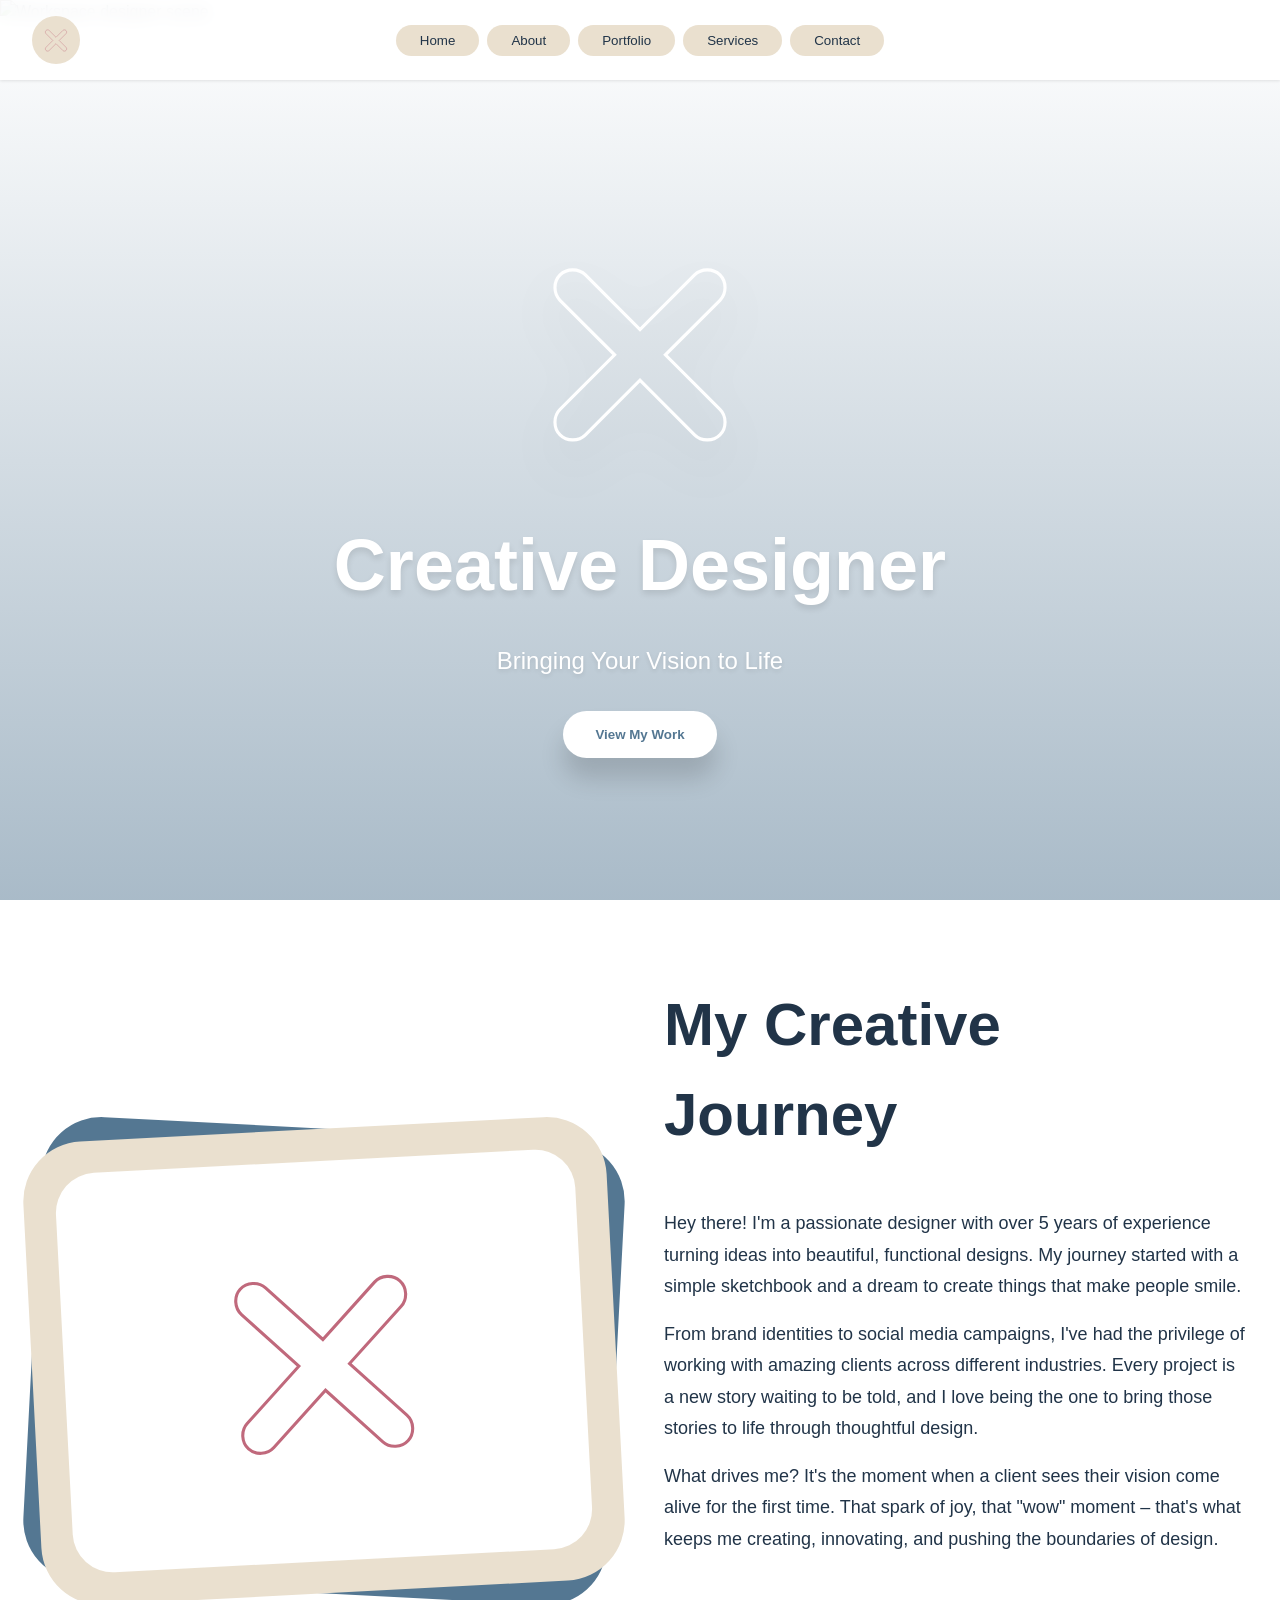
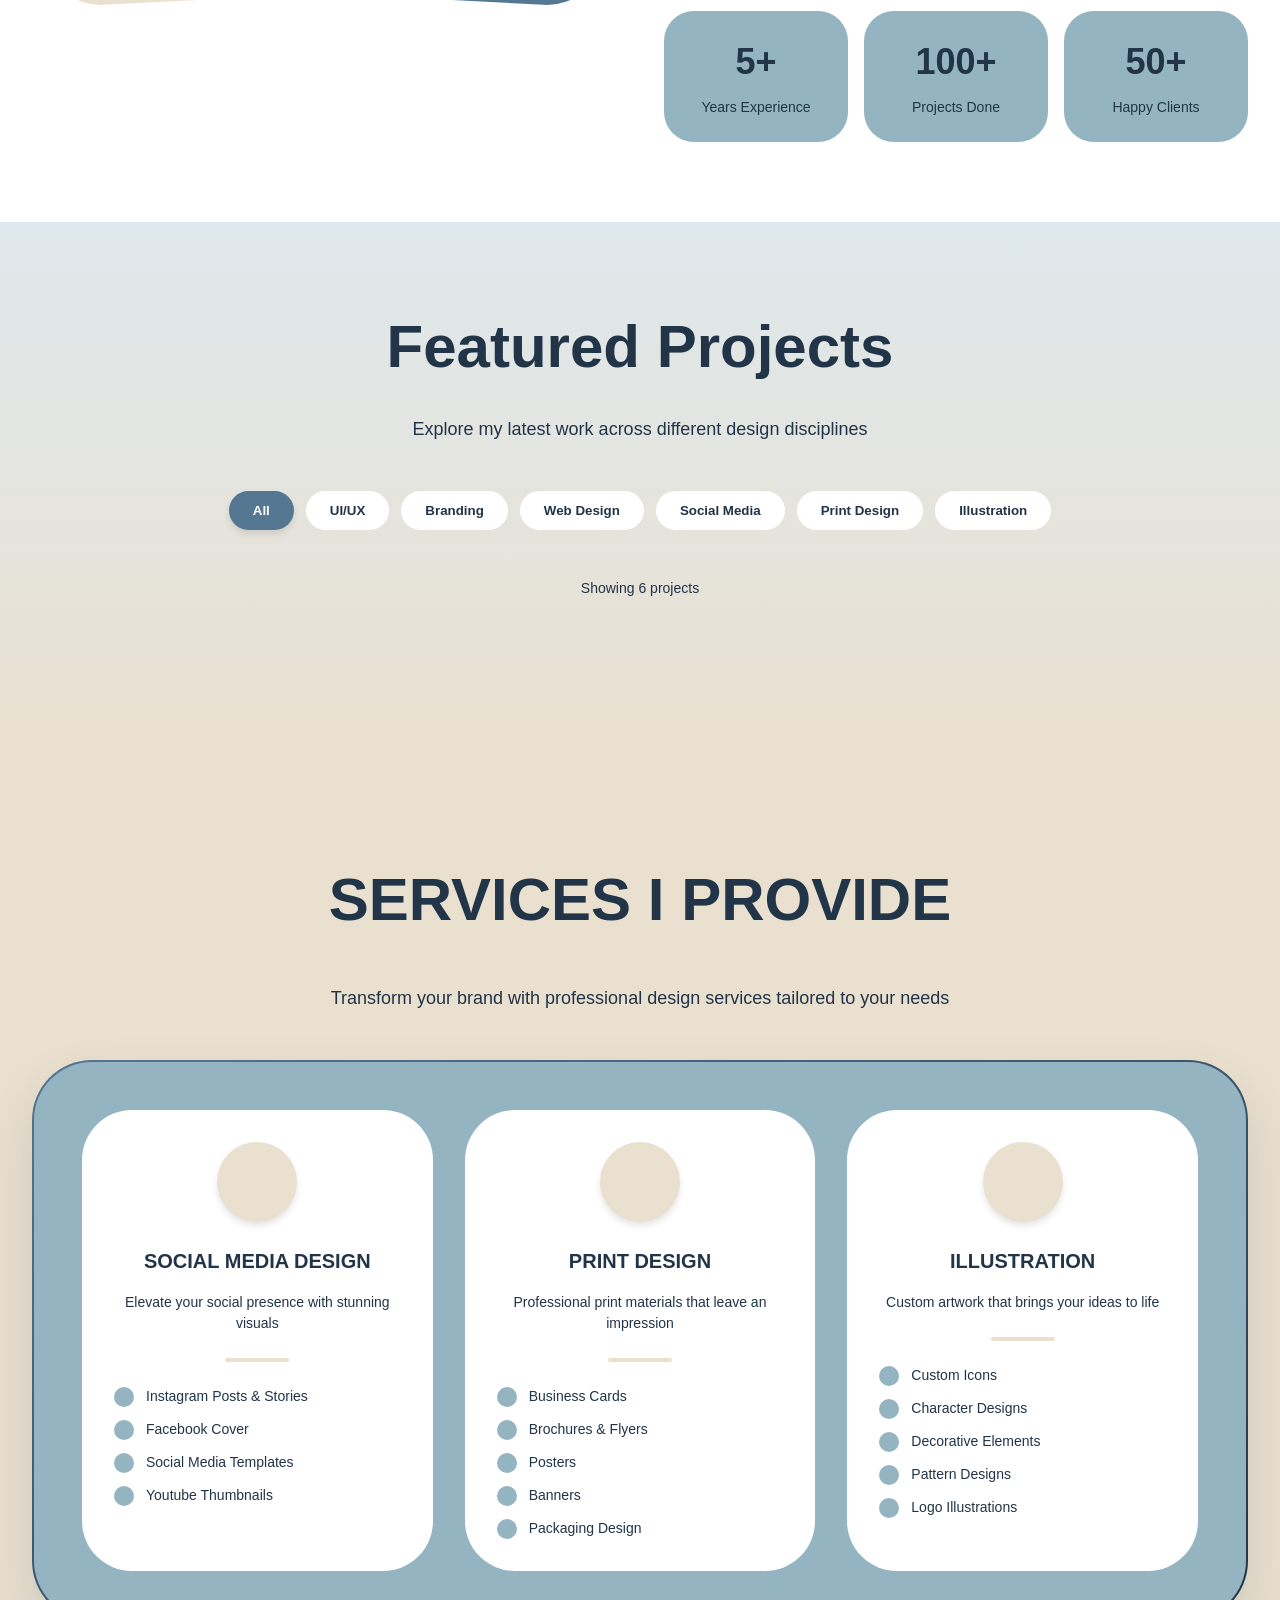
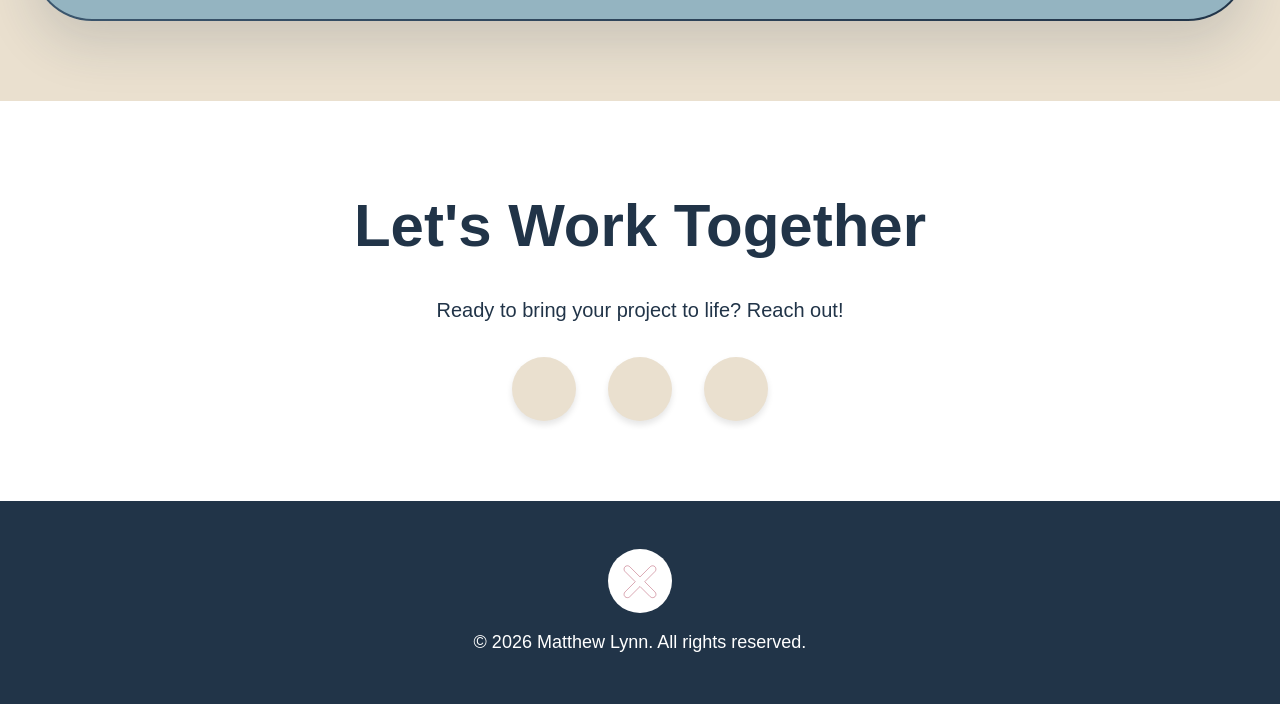
==== index.html @ 1e84382a "Removed 'Learn More' buttons from services section" ====
<!DOCTYPE html>
<html lang="en">
<head>
    <meta charset="UTF-8">
    <meta name="viewport" content="width=device-width, initial-scale=1.0">
    <title>Matthew Lynn</title>
    <link rel="stylesheet" href="style.css">
    <!-- Lucide Icons CDN -->
    <script src="https://unpkg.com/lucide@latest"></script>
</head>
<body>
    <!-- Navigation -->
    <nav class="nav">
        <div class="nav-container">
            <div class="nav-content">
                <!-- Logo -->
                <div class="nav-logo">
                    <div class="logo-circle">
                        <svg class="logo-svg" fill="none" viewBox="0 0 412 404">
                            <path d="M334.680054,336.909821 C323.769989,347.819885 304.709961,347.819885 293.809875,336.909821 L206,249.099945 L118.190125,336.909821 C107.280060,347.819885 88.220032,347.819885 77.319946,336.909821 C66.409882,326.009735 66.409882,306.949707 77.319946,296.039642 L165.129822,208.229767 L77.319946,120.419891 C66.409882,109.509827 66.409882,90.449799 77.319946,79.549713 C88.220032,68.639648 107.280060,68.639648 118.190125,79.549713 L206,167.359589 L293.809875,79.549713 C304.709961,68.639648 323.769989,68.639648 334.680054,79.549713 C345.590118,90.449799 345.590118,109.509827 334.680054,120.419891 L246.870178,208.229767 L334.680054,296.039642 C345.590118,306.949707 345.590118,326.009735 334.680054,336.909821 Z" stroke="#c0697c" stroke-width="5" />
                        </svg>
                    </div>
                </div>

                <!-- Desktop Navigation -->
                <div class="nav-links desktop-nav">
                    <button class="nav-btn" data-section="hero">Home</button>
                    <button class="nav-btn" data-section="about">About</button>
                    <button class="nav-btn" data-section="portfolio">Portfolio</button>
                    <button class="nav-btn" data-section="services">Services</button>
                    <button class="nav-btn" data-section="contact">Contact</button>
                </div>

                <!-- Mobile Menu Button -->
                <button class="mobile-menu-btn" id="mobileMenuBtn">
                    <i data-lucide="menu" class="menu-icon"></i>
                    <i data-lucide="x" class="close-icon hidden"></i>
                </button>
            </div>
        </div>

        <!-- Mobile Menu -->
        <div class="mobile-menu hidden" id="mobileMenu">
            <div class="mobile-menu-content">
                <button class="nav-btn mobile" data-section="hero">Home</button>
                <button class="nav-btn mobile" data-section="about">About</button>
                <button class="nav-btn mobile" data-section="portfolio">Portfolio</button>
                <button class="nav-btn mobile" data-section="services">Services</button>
                <button class="nav-btn mobile" data-section="contact">Contact</button>
            </div>
        </div>
    </nav>

    <!-- Hero Section -->
    <section id="hero" class="hero-section">
        <div class="hero-overlay">
            <img alt="Workspace designer scene" class="hero-bg-image" src="" />
        </div>
        <div class="hero-content">
            <div class="hero-logo-container">
                <div class="hero-logo">
                    <svg class="hero-svg" fill="none" viewBox="0 0 412 404">
                        <path d="M334.680054,336.909821 C323.769989,347.819885 304.709961,347.819885 293.809875,336.909821 L206,249.099945 L118.190125,336.909821 C107.280060,347.819885 88.220032,347.819885 77.319946,336.909821 C66.409882,326.009735 66.409882,306.949707 77.319946,296.039642 L165.129822,208.229767 L77.319946,120.419891 C66.409882,109.509827 66.409882,90.449799 77.319946,79.549713 C88.220032,68.639648 107.280060,68.639648 118.190125,79.549713 L206,167.359589 L293.809875,79.549713 C304.709961,68.639648 323.769989,68.639648 334.680054,79.549713 C345.590118,90.449799 345.590118,109.509827 334.680054,120.419891 L246.870178,208.229767 L334.680054,296.039642 C345.590118,306.949707 345.590118,326.009735 334.680054,336.909821 Z" stroke="white" stroke-width="5" />
                    </svg>
                </div>
            </div>
            <h1 class="hero-title">Creative Designer</h1>
            <p class="hero-subtitle">Bringing Your Vision to Life</p>
            <button class="hero-btn" data-section="portfolio">View My Work</button>
        </div>
    </section>

    <!-- About Section -->
    <section id="about" class="about-section">
        <div class="container">
            <div class="about-grid">
                <!-- Left side - Image/Visual -->
                <div class="about-image-container">
                    <div class="about-bg-shape"></div>
                    <div class="about-card">
                        <div class="about-logo-wrapper">
                            <svg class="about-svg" fill="none" viewBox="0 0 412 404">
                                <path d="M334.680054,336.909821 C323.769989,347.819885 304.709961,347.819885 293.809875,336.909821 L206,249.099945 L118.190125,336.909821 C107.280060,347.819885 88.220032,347.819885 77.319946,336.909821 C66.409882,326.009735 66.409882,306.949707 77.319946,296.039642 L165.129822,208.229767 L77.319946,120.419891 C66.409882,109.509827 66.409882,90.449799 77.319946,79.549713 C88.220032,68.639648 107.280060,68.639648 118.190125,79.549713 L206,167.359589 L293.809875,79.549713 C304.709961,68.639648 323.769989,68.639648 334.680054,79.549713 C345.590118,90.449799 345.590118,109.509827 334.680054,120.419891 L246.870178,208.229767 L334.680054,296.039642 C345.590118,306.949707 345.590118,326.009735 334.680054,336.909821 Z" stroke="#c0697c" stroke-width="5" />
                            </svg>
                        </div>
                    </div>
                </div>

                <!-- Right side - Story -->
                <div class="about-content">
                    <h2 class="section-title">My Creative Journey</h2>
                    
                    <div class="about-text">
                        <p>
                            Hey there! I'm a passionate designer with over 5 years of experience turning ideas into beautiful, 
                            functional designs. My journey started with a simple sketchbook and a dream to create things that 
                            make people smile.
                        </p>
                        
                        <p>
                            From brand identities to social media campaigns, I've had the privilege of working with amazing 
                            clients across different industries. Every project is a new story waiting to be told, and I love 
                            being the one to bring those stories to life through thoughtful design.
                        </p>
                        
                        <p>
                            What drives me? It's the moment when a client sees their vision come alive for the first time. 
                            That spark of joy, that "wow" moment – that's what keeps me creating, innovating, and pushing 
                            the boundaries of design.
                        </p>
                    </div>

                    <!-- Stats -->
                    <div class="stats-grid">
                        <div class="stat-card">
                            <div class="stat-number">5+</div>
                            <div class="stat-label">Years Experience</div>
                        </div>
                        <div class="stat-card">
                            <div class="stat-number">100+</div>
                            <div class="stat-label">Projects Done</div>
                        </div>
                        <div class="stat-card">
                            <div class="stat-number">50+</div>
                            <div class="stat-label">Happy Clients</div>
                        </div>
                    </div>
                </div>
            </div>
        </div>
    </section>

    <!-- Portfolio Section -->
    <section id="portfolio" class="portfolio-section">
        <div class="container">
            <!-- Section Header -->
            <div class="section-header">
                <h2 class="section-title">Featured Projects</h2>
                <p class="section-subtitle">Explore my latest work across different design disciplines</p>
            </div>

            <!-- Category Filters -->
            <div class="category-filters" id="categoryFilters">
                <button class="filter-btn active" data-category="All">All</button>
                <button class="filter-btn" data-category="UI/UX">UI/UX</button>
                <button class="filter-btn" data-category="Branding">Branding</button>
                <button class="filter-btn" data-category="Web Design">Web Design</button>
                <button class="filter-btn" data-category="Social Media">Social Media</button>
                <button class="filter-btn" data-category="Print Design">Print Design</button>
                <button class="filter-btn" data-category="Illustration">Illustration</button>
            </div>

            <!-- Projects Counter -->
            <div class="projects-counter">
                <p id="projectsCount">Showing 6 projects</p>
            </div>

            <!-- Projects Grid -->
            <div class="projects-grid" id="projectsGrid">
                <!-- Projects will be dynamically inserted here -->
            </div>

            <!-- View All CTA (removed) -->
            <div class="cta-container" id="ctaContainer"></div>

            <!-- Empty State -->
            <div class="empty-state hidden" id="emptyState">
                <div class="empty-icon">
                    <i data-lucide="palette"></i>
                </div>
                <h3>No projects found</h3>
                <p>Try selecting a different category</p>
                <button class="empty-btn" data-category="All">View All Projects</button>
            </div>
        </div>
    </section>

    <!-- Services Section -->
    <section id="services" class="services-section">
        <!-- Decorative elements -->
        <div class="sparkle-left">
            <i data-lucide="sparkles"></i>
        </div>
        <div class="sparkle-right">
            <i data-lucide="sparkles"></i>
        </div>
        
        <div class="container">
            <!-- Section Header -->
            <div class="section-header">
                <div class="services-title-wrapper">
                    <i data-lucide="sparkles" class="title-sparkle"></i>
                    <h2 class="section-title">SERVICES I PROVIDE</h2>
                    <i data-lucide="sparkles" class="title-sparkle"></i>
                </div>
                <p class="section-subtitle">Transform your brand with professional design services tailored to your needs</p>
            </div>

            <div class="services-wrapper">
                <div class="services-inner">
                    <div class="services-grid">
                        <!-- Social Media Design -->
                        <div class="service-card">
                            <div class="service-gradient"></div>
                            <div class="service-content">
                                <div class="service-icon-wrapper">
                                    <div class="service-icon">
                                        <i data-lucide="instagram"></i>
                                    </div>
                                </div>
                                <h3 class="service-title">SOCIAL MEDIA DESIGN</h3>
                                <p class="service-description">Elevate your social presence with stunning visuals</p>
                                <div class="service-divider"></div>
                                <ul class="service-list">
                                    <li>
                                        <div class="service-check">
                                            <i data-lucide="check"></i>
                                        </div>
                                        <span>Instagram Posts & Stories</span>
                                    </li>
                                    <li>
                                        <div class="service-check">
                                            <i data-lucide="check"></i>
                                        </div>
                                        <span>Facebook Cover</span>
                                    </li>
                                    <li>
                                        <div class="service-check">
                                            <i data-lucide="check"></i>
                                        </div>
                                        <span>Social Media Templates</span>
                                    </li>
                                    <li>
                                        <div class="service-check">
                                            <i data-lucide="check"></i>
                                        </div>
                                        <span>Youtube Thumbnails</span>
                                    </li>
                                </ul>
                            </div>
                        </div>

                        <!-- Print Design -->
                        <div class="service-card">
                            <div class="service-gradient"></div>
                            <div class="service-content">
                                <div class="service-icon-wrapper">
                                    <div class="service-icon">
                                        <i data-lucide="printer"></i>
                                    </div>
                                </div>
                                <h3 class="service-title">PRINT DESIGN</h3>
                                <p class="service-description">Professional print materials that leave an impression</p>
                                <div class="service-divider"></div>
                                <ul class="service-list">
                                    <li>
                                        <div class="service-check">
                                            <i data-lucide="check"></i>
                                        </div>
                                        <span>Business Cards</span>
                                    </li>
                                    <li>
                                        <div class="service-check">
                                            <i data-lucide="check"></i>
                                        </div>
                                        <span>Brochures & Flyers</span>
                                    </li>
                                    <li>
                                        <div class="service-check">
                                            <i data-lucide="check"></i>
                                        </div>
                                        <span>Posters</span>
                                    </li>
                                    <li>
                                        <div class="service-check">
                                            <i data-lucide="check"></i>
                                        </div>
                                        <span>Banners</span>
                                    </li>
                                    <li>
                                        <div class="service-check">
                                            <i data-lucide="check"></i>
                                        </div>
                                        <span>Packaging Design</span>
                                    </li>
                                </ul>
                            </div>
                        </div>

                        <!-- Illustration -->
                        <div class="service-card">
                            <div class="service-gradient"></div>
                            <div class="service-content">
                                <div class="service-icon-wrapper">
                                    <div class="service-icon">
                                        <i data-lucide="palette"></i>
                                    </div>
                                </div>
                                <h3 class="service-title">ILLUSTRATION</h3>
                                <p class="service-description">Custom artwork that brings your ideas to life</p>
                                <div class="service-divider"></div>
                                <ul class="service-list">
                                    <li>
                                        <div class="service-check">
                                            <i data-lucide="check"></i>
                                        </div>
                                        <span>Custom Icons</span>
                                    </li>
                                    <li>
                                        <div class="service-check">
                                            <i data-lucide="check"></i>
                                        </div>
                                        <span>Character Designs</span>
                                    </li>
                                    <li>
                                        <div class="service-check">
                                            <i data-lucide="check"></i>
                                        </div>
                                        <span>Decorative Elements</span>
                                    </li>
                                    <li>
                                        <div class="service-check">
                                            <i data-lucide="check"></i>
                                        </div>
                                        <span>Pattern Designs</span>
                                    </li>
                                    <li>
                                        <div class="service-check">
                                            <i data-lucide="check"></i>
                                        </div>
                                        <span>Logo Illustrations</span>
                                    </li>
                                </ul>
                            </div>
                        </div>
                    </div>
                </div>
            </div>
        </div>
    </section>

    <!-- Contact Section -->
    <section id="contact" class="contact-section">
        <div class="contact-container">
            <h2 class="section-title">Let's Work Together</h2>
            <p class="contact-subtitle">Ready to bring your project to life? Reach out!</p>
            
            <div class="contact-icons">
                <!-- Instagram -->
                <a href="https://instagram.com/yourusername" target="_blank" rel="noopener noreferrer" class="contact-icon" aria-label="Instagram">
                    <i data-lucide="instagram"></i>
                </a>
                
                <!-- WhatsApp -->
                <a href="https://wa.me/7339628658" target="_blank" rel="noopener noreferrer" class="contact-icon" aria-label="WhatsApp">
                    <i data-lucide="message-circle"></i>
                </a>
                
                <!-- Email -->
                <a href="mailto:matthewlynn0105@gmail.com" class="contact-icon" aria-label="Email">
                    <i data-lucide="mail"></i>
                </a>
            </div>
        </div>
    </section>

    <!-- Footer -->
    <footer class="footer">
        <div class="footer-content">
            <div class="footer-logo">
                <svg class="footer-svg" fill="none" viewBox="0 0 412 404">
                    <path d="M334.680054,336.909821 C323.769989,347.819885 304.709961,347.819885 293.809875,336.909821 L206,249.099945 L118.190125,336.909821 C107.280060,347.819885 88.220032,347.819885 77.319946,336.909821 C66.409882,326.009735 66.409882,306.949707 77.319946,296.039642 L165.129822,208.229767 L77.319946,120.419891 C66.409882,109.509827 66.409882,90.449799 77.319946,79.549713 C88.220032,68.639648 107.280060,68.639648 118.190125,79.549713 L206,167.359589 L293.809875,79.549713 C304.709961,68.639648 323.769989,68.639648 334.680054,79.549713 C345.590118,90.449799 345.590118,109.509827 334.680054,120.419891 L246.870178,208.229767 L334.680054,296.039642 C345.590118,306.949707 345.590118,326.009735 334.680054,336.909821 Z" stroke="#c0697c" stroke-width="5" />
                </svg>
            </div>
            <p>© 2026 Matthew Lynn. All rights reserved.</p>
        </div>
    </footer>

    <script src="script.js"></script>
</body>
</html>
---- style.css ----
/* Reset and Base Styles */
* {
    margin: 0;
    padding: 0;
    box-sizing: border-box;
}

html {
    scroll-behavior: smooth;
    font-size: 16px;
}

body {
    font-family: -apple-system, BlinkMacSystemFont, 'Segoe UI', 'Roboto', 'Oxygen', 'Ubuntu', 'Cantarell', 'Fira Sans', 'Droid Sans', 'Helvetica Neue', sans-serif;
    -webkit-font-smoothing: antialiased;
    -moz-osx-font-smoothing: grayscale;
    background: white;
    color: #213448; /* Dark blue for primary text */
    line-height: 1.5;
}

.container {
    max-width: 1280px;
    margin: 0 auto;
    padding: 0 1rem;
}

.hidden {
    display: none !important;
}

/* Navigation */
.nav {
    position: fixed;
    top: 0;
    left: 0;
    right: 0;
    z-index: 1000;
    background: rgba(255, 255, 255, 0.9);
    backdrop-filter: blur(8px);
    box-shadow: 0 1px 3px rgba(0, 0, 0, 0.1);
}

.nav-container {
    max-width: 1280px;
    margin: 0 auto;
    padding: 0 1.5rem;
}

.nav-content {
    display: flex;
    justify-content: center;
    align-items: center;
    height: 5rem;
    position: relative;
}

.nav-logo {
    position: absolute;
    left: 0;
    display: flex;
    align-items: center;
}

.logo-circle {
    width: 3rem;
    height: 3rem;
    background: #EAE0CF; /* Beige */
    border-radius: 50%;
    display: flex;
    align-items: center;
    justify-content: center;
}

.logo-svg {
    width: 2rem;
    height: 2rem;
    stroke: #547792; /* Medium blue for SVG stroke */
}

.desktop-nav {
    display: none;
    gap: 0.5rem;
}

.nav-btn {
    padding: 0.5rem 1.5rem;
    border-radius: 9999px;
    background: #EAE0CF; /* Beige */
    color: #213448; /* Dark blue */
    border: none;
    cursor: pointer;
    font-weight: 500;
    transition: all 0.3s ease;
}

.nav-btn:hover {
    background: #547792; /* Medium blue */
    color: white;
    transform: scale(1.05);
}

.mobile-menu-btn {
    position: absolute;
    right: 0;
    padding: 0.5rem;
    border: none;
    background: transparent;
    cursor: pointer;
    border-radius: 0.5rem;
    transition: background 0.3s ease;
}

.mobile-menu-btn:hover {
    background: #94B4C1; /* Light blue/gray */
}

.mobile-menu {
    background: white;
    border-top: 1px solid #94B4C1;
}

.mobile-menu-content {
    padding: 1rem;
    display: flex;
    flex-direction: column;
    gap: 0.5rem;
}

.nav-btn.mobile {
    display: block;
    width: 100%;
    text-align: left;
    padding: 0.75rem 1.5rem;
}

/* Hero Section */
.hero-section {
    position: relative;
    min-height: 100vh;
    display: flex;
    align-items: center;
    justify-content: center;
    overflow: hidden;
    padding-top: 5rem;
}

.hero-overlay {
    position: absolute;
    inset: 0;
    background: linear-gradient(to bottom, transparent, rgba(84, 119, 146, 0.5)); /* Medium blue overlay */
}

.hero-bg-image {
    width: 100%;
    height: 100%;
    object-fit: cover;
    opacity: 0.9;
}

.hero-content {
    position: relative;
    z-index: 10;
    text-align: center;
    padding: 0 1.5rem;
}

.hero-logo-container {
    display: inline-block;
    margin-bottom: 2rem;
    animation: bounce 2s infinite;
}

.hero-logo {
    width: 12rem;
    height: 12rem;
}

.hero-svg {
    width: 100%;
    height: 100%;
    filter: drop-shadow(0 25px 25px rgba(0, 0, 0, 0.15));
    stroke: white; /* Keep white for contrast */
}

.hero-title {
    font-size: 2.25rem;
    font-weight: 700;
    color: white;
    text-shadow: 0 4px 6px rgba(0, 0, 0, 0.1);
    margin-bottom: 1.5rem;
}

.hero-subtitle {
    font-size: 1.25rem;
    color: white;
    text-shadow: 0 2px 4px rgba(0, 0, 0, 0.1);
    margin-bottom: 2rem;
}

.hero-btn {
    padding: 1rem 2rem;
    background: white;
    color: #547792; /* Medium blue */
    border: none;
    border-radius: 9999px;
    font-weight: 600;
    cursor: pointer;
    transition: all 0.5s ease;
    box-shadow: 0 20px 25px rgba(0, 0, 0, 0.15);
}

.hero-btn:hover {
    background: #547792; /* Medium blue */
    color: white;
    transform: scale(1.1);
}

/* About Section */
.about-section {
    padding: 5rem 0;
    background: white;
}

.about-grid {
    display: grid;
    grid-template-columns: 1fr;
    gap: 3rem;
    align-items: center;
}

.about-image-container {
    position: relative;
}

.about-bg-shape {
    position: absolute;
    inset: 0;
    background: #547792; /* Medium blue */
    border-radius: 60px;
    transform: rotate(3deg);
    transition: transform 0.5s ease;
}

.about-image-container:hover .about-bg-shape {
    transform: rotate(6deg);
}

.about-card {
    position: relative;
    background: #EAE0CF; /* Beige */
    border-radius: 60px;
    padding: 2rem;
    transform: rotate(-3deg);
    transition: transform 0.5s ease;
}

.about-image-container:hover .about-card {
    transform: rotate(0deg);
}

.about-logo-wrapper {
    background: white;
    border-radius: 40px;
    padding: 2rem;
    display: flex;
    align-items: center;
    justify-content: center;
    min-height: 400px;
}

.about-svg {
    width: 12rem;
    height: 12rem;
    stroke: #547792; /* Medium blue */
}

.about-content {
    display: flex;
    flex-direction: column;
    gap: 1.5rem;
}

.section-title {
    font-size: 2.25rem;
    font-weight: 700;
    color: #213448; /* Dark blue */
    margin-bottom: 1.5rem;
}

.about-text {
    display: flex;
    flex-direction: column;
    gap: 1rem;
}

.about-text p {
    color: #213448; /* Dark blue */
    font-size: 1.125rem;
    line-height: 1.75;
}

.stats-grid {
    display: grid;
    grid-template-columns: repeat(3, 1fr);
    gap: 1rem;
    padding-top: 2rem;
}

.stat-card {
    background: #94B4C1; /* Light blue/gray */
    border-radius: 30px;
    padding: 1.5rem;
    text-align: center;
    transition: transform 0.3s ease;
}

.stat-card:hover {
    transform: scale(1.05);
}

.stat-number {
    font-size: 2.25rem;
    font-weight: 700;
    color: #213448; /* Dark blue */
    margin-bottom: 0.5rem;
}

.stat-label {
    font-size: 0.875rem;
    color: #213448; /* Dark blue */
}

/* Portfolio Section */
.portfolio-section {
    padding: 5rem 0;
    background: linear-gradient(to bottom, rgba(148, 180, 193, 0.3), #EAE0CF); /* Light blue to beige */
}

.section-header {
    text-align: center;
    margin-bottom: 3rem;
}

.section-subtitle {
    font-size: 1.125rem;
    color: #213448; /* Dark blue */
    max-width: 42rem;
    margin: 0 auto 2rem;
}

.category-filters {
    display: flex;
    flex-wrap: wrap;
    justify-content: center;
    gap: 0.75rem;
    margin-bottom: 3rem;
}

.filter-btn {
    padding: 0.75rem 1.5rem;
    border-radius: 9999px;
    font-weight: 600;
    cursor: pointer;
    border: none;
    transition: all 0.3s ease;
    background: white;
    color: #213448; /* Dark blue */
}

.filter-btn:hover {
    background: #94B4C1; /* Light blue/gray */
    transform: scale(1.05);
}

.filter-btn.active {
    background: #547792; /* Medium blue */
    color: white;
    box-shadow: 0 4px 6px rgba(0, 0, 0, 0.1);
}

.projects-counter {
    text-align: center;
    margin-bottom: 2rem;
}

.projects-counter p {
    font-size: 0.875rem;
    color: #213448; /* Dark blue */
}

.projects-grid {
    display: grid;
    grid-template-columns: 1fr;
    gap: 2rem;
    margin-bottom: 4rem;
}

.project-card {
    position: relative;
    background: white;
    border-radius: 35px;
    overflow: hidden;
    transition: all 0.5s ease;
    cursor: pointer;
}

.project-card:hover {
    transform: scale(1.02);
    box-shadow: 0 25px 50px rgba(33, 52, 72, 0.15); /* Dark blue shadow */
}

.project-image-container {
    position: relative;
    overflow: hidden;
    height: 16rem;
}

.project-image {
    width: 100%;
    height: 100%;
    object-fit: cover;
    transition: transform 0.7s ease;
}

.project-card:hover .project-image {
    transform: scale(1.1);
}

.project-overlay {
    position: absolute;
    inset: 0;
    background: linear-gradient(to top, rgba(33, 52, 72, 0.8), rgba(84, 119, 146, 0.4), transparent); /* Dark to medium blue */
    opacity: 0;
    transition: opacity 0.3s ease;
}

.project-card:hover .project-overlay {
    opacity: 1;
}

.project-overlay-content {
    position: absolute;
    bottom: 0;
    left: 0;
    right: 0;
    padding: 1.5rem;
    transform: translateY(1rem);
    transition: transform 0.3s ease;
}

.project-card:hover .project-overlay-content {
    transform: translateY(0);
}

.project-meta {
    display: flex;
    align-items: center;
    justify-content: space-between;
    color: white;
    margin-bottom: 0.5rem;
}

.project-category {
    font-size: 0.875rem;
    font-weight: 600;
    background: #547792; /* Medium blue */
    padding: 0.25rem 0.75rem;
    border-radius: 9999px;
}

.project-stats {
    display: flex;
    gap: 0.75rem;
}

.project-stat {
    display: flex;
    align-items: center;
    gap: 0.25rem;
    font-size: 0.875rem;
}

.project-stat svg {
    width: 1rem;
    height: 1rem;
}

.like-btn {
    position: absolute;
    top: 1rem;
    right: 1rem;
    padding: 0.75rem;
    background: rgba(255, 255, 255, 0.9);
    backdrop-filter: blur(4px);
    border: none;
    border-radius: 9999px;
    cursor: pointer;
    box-shadow: 0 4px 6px rgba(0, 0, 0, 0.1);
    transition: all 0.3s ease;
    opacity: 0;
    z-index: 10;
}

.project-card:hover .like-btn {
    opacity: 1;
}

.like-btn:hover {
    transform: scale(1.1);
}

.like-btn svg {
    width: 1.25rem;
    height: 1.25rem;
}

.like-btn.liked svg {
    fill: #547792; /* Medium blue */
    stroke: #547792;
}

.project-info {
    padding: 1.5rem;
}

.project-header {
    display: flex;
    align-items: flex-start;
    justify-content: space-between;
    margin-bottom: 0.75rem;
}

.project-title {
    font-size: 1.25rem;
    font-weight: 700;
    color: #213448; /* Dark blue */
    transition: color 0.3s ease;
}

.project-card:hover .project-title {
    color: #547792; /* Medium blue */
}

.project-link-icon {
    flex-shrink: 0;
    margin-left: 0.5rem;
    color: #94B4C1; /* Light blue/gray */
    transition: color 0.3s ease;
}

.project-card:hover .project-link-icon {
    color: #547792; /* Medium blue */
}

.project-client {
    font-size: 0.875rem;
    color: #213448; /* Dark blue */
    margin-bottom: 1rem;
}

.project-description {
    max-height: 0;
    overflow: hidden;
    transition: max-height 0.5s ease;
}

.project-description.expanded {
    max-height: 24rem;
    margin-bottom: 1rem;
}

.project-description p {
    color: #213448; /* Dark blue */
    line-height: 1.75;
    margin-bottom: 1rem;
    animation: fadeIn 0.3s ease;
}

.project-tags {
    display: flex;
    flex-wrap: wrap;
    gap: 0.5rem;
}

.project-tag {
    padding: 0.25rem 0.75rem;
    background: #94B4C1; /* Light blue/gray */
    color: #213448; /* Dark blue */
    font-size: 0.75rem;
    border-radius: 9999px;
    font-weight: 500;
}

.project-details-btn {
    width: 100%;
    padding: 0.5rem;
    font-size: 0.875rem;
    font-weight: 600;
    color: #547792; /* Medium blue */
    background: #EAE0CF; /* Beige */
    border: none;
    border-radius: 9999px;
    cursor: pointer;
    transition: all 0.3s ease;
}

.project-details-btn:hover {
    color: white;
    background: #547792; /* Medium blue */
}

.project-corner-decoration {
    position: absolute;
    top: 0;
    left: 0;
    width: 5rem;
    height: 5rem;
    background: linear-gradient(to bottom right, rgba(234, 224, 207, 0.5), transparent); /* Beige */
    border-radius: 35px;
    pointer-events: none;
}

.cta-container {
    text-align: center;
    margin-top: 4rem;
}

.empty-state {
    text-align: center;
    padding: 5rem 0;
}

.empty-icon {
    width: 6rem;
    height: 6rem;
    background: #EAE0CF; /* Beige */
    border-radius: 50%;
    margin: 0 auto 1.5rem;
    display: flex;
    align-items: center;
    justify-content: center;
}

.empty-icon svg {
    width: 3rem;
    height: 3rem;
    color: #547792; /* Medium blue */
}

.empty-state h3 {
    font-size: 1.5rem;
    font-weight: 700;
    color: #213448; /* Dark blue */
    margin-bottom: 0.5rem;
}

.empty-state p {
    color: #213448; /* Dark blue */
    margin-bottom: 1.5rem;
}

.empty-btn {
    padding: 0.75rem 1.5rem;
    background: #547792; /* Medium blue */
    color: white;
    border: none;
    border-radius: 9999px;
    font-weight: 600;
    cursor: pointer;
    transition: background 0.3s ease;
}

.empty-btn:hover {
    background: #213448; /* Dark blue */
}

/* Services Section */
.services-section {
    padding: 5rem 0;
    background: #EAE0CF; /* Beige */
    position: relative;
    overflow: hidden;
}

.sparkle-left,
.sparkle-right {
    position: absolute;
    opacity: 0.2;
}

.sparkle-left {
    top: 2.5rem;
    left: 2.5rem;
}

.sparkle-right {
    bottom: 2.5rem;
    right: 2.5rem;
}

.sparkle-left svg,
.sparkle-right svg {
    width: 5rem;
    height: 5rem;
    color: #547792; /* Medium blue */
}

.services-title-wrapper {
    display: inline-flex;
    align-items: center;
    justify-content: center;
    gap: 0.5rem;
    margin-bottom: 1rem;
}

.title-sparkle {
    animation: pulse 2s infinite;
}

.title-sparkle svg {
    width: 2rem;
    height: 2rem;
    color: #547792; /* Medium blue */
}

.services-wrapper {
    background: linear-gradient(to bottom right, #547792, #213448); /* Medium to dark blue */
    border-radius: 60px;
    padding: 0.125rem;
    box-shadow: 0 25px 50px rgba(33, 52, 72, 0.15); /* Dark blue shadow */
}

.services-inner {
    background: #94B4C1; /* Light blue/gray */
    border-radius: 58px;
    padding: 3rem 2rem;
}

.services-grid {
    display: grid;
    grid-template-columns: 1fr;
    gap: 2rem;
}

.service-card {
    position: relative;
    background: white;
    border-radius: 50px;
    padding: 2rem;
    transition: all 0.5s ease;
    cursor: pointer;
    overflow: hidden;
}

.service-card:hover {
    transform: scale(1.05);
    box-shadow: 0 25px 50px rgba(33, 52, 72, 0.15); /* Dark blue shadow */
}

.service-gradient {
    position: absolute;
    inset: 0;
    background: linear-gradient(to bottom right, rgba(234, 224, 207, 0), rgba(84, 119, 146, 0)); /* Beige to medium blue */
    border-radius: 50px;
    transition: all 0.5s ease;
}

.service-card:hover .service-gradient {
    background: linear-gradient(to bottom right, rgba(234, 224, 207, 0.3), rgba(84, 119, 146, 0.1)); /* Beige to medium blue */
}

.service-content {
    position: relative;
    z-index: 10;
}

.service-icon-wrapper {
    display: flex;
    align-items: center;
    justify-content: center;
    margin-bottom: 1.5rem;
}

.service-icon {
    width: 5rem;
    height: 5rem;
    background: #EAE0CF; /* Beige */
    border-radius: 50%;
    display: flex;
    align-items: center;
    justify-content: center;
    transition: all 0.3s ease;
    box-shadow: 0 4px 6px rgba(0, 0, 0, 0.1);
}

.service-card:hover .service-icon {
    background: #547792; /* Medium blue */
    transform: scale(1.1);
}

.service-icon svg {
    width: 2.25rem;
    height: 2.25rem;
    color: #547792; /* Medium blue */
    transition: color 0.3s ease;
}

.service-card:hover .service-icon svg {
    color: white;
}

.service-title {
    font-size: 1.25rem;
    font-weight: 700;
    text-align: center;
    margin-bottom: 1rem;
    transition: color 0.3s ease;
    color: #213448; /* Dark blue */
}

.service-card:hover .service-title {
    color: #547792; /* Medium blue */
}

.service-description {
    text-align: center;
    color: #213448; /* Dark blue */
    margin-bottom: 1.5rem;
    font-size: 0.875rem;
    line-height: 1.5;
}

.service-divider {
    width: 4rem;
    height: 0.25rem;
    background: #EAE0CF; /* Beige */
    margin: 0 auto 1.5rem;
    border-radius: 9999px;
    transition: all 0.3s ease;
}

.service-card:hover .service-divider {
    width: 6rem;
    background: #547792; /* Medium blue */
}

.service-list {
    list-style: none;
    display: flex;
    flex-direction: column;
    gap: 0.75rem;
}

.service-list li {
    display: flex;
    align-items: center;
    gap: 0.75rem;
    color: #213448; /* Dark blue */
    transition: color 0.3s ease;
    font-size: 0.875rem;
}

.service-list li:hover {
    color: #547792; /* Medium blue */
}

.service-check {
    flex-shrink: 0;
    width: 1.25rem;
    height: 1.25rem;
    background: #94B4C1; /* Light blue/gray */
    border-radius: 50%;
    display: flex;
    align-items: center;
    justify-content: center;
    transition: background 0.3s ease;
}

.service-list li:hover .service-check {
    background: #547792; /* Medium blue */
}

.service-check svg {
    width: 0.875rem;
    height: 0.875rem;
    color: #213448; /* Dark blue */
    transition: color 0.3s ease;
}

.service-list li:hover .service-check svg {
    color: white;
}

.service-cta {
    margin-top: 2rem;
    text-align: center;
}

.service-btn {
    padding: 0.5rem 1.5rem;
    background: #EAE0CF; /* Beige */
    color: #213448; /* Dark blue */
    border: none;
    border-radius: 9999px;
    font-size: 0.875rem;
    font-weight: 600;
    cursor: pointer;
    opacity: 0;
    transform: translateY(0.5rem);
    transition: all 0.3s ease;
}

.service-card:hover .service-btn {
    opacity: 1;
    transform: translateY(0);
}

.service-btn:hover {
    background: #547792; /* Medium blue */
    color: white;
}

/* Contact Section */
.contact-section {
    padding: 5rem 0;
    background: white;
}

.contact-container {
    max-width: 48rem;
    margin: 0 auto;
    padding: 0 1.5rem;
    text-align: center;
}

.contact-subtitle {
    font-size: 1.25rem;
    color: #213448; /* Dark blue */
    margin-bottom: 2rem;
}

.contact-icons {
    display: flex;
    justify-content: center;
    gap: 2rem;
    margin-top: 2rem;
}

.contact-icon {
    display: flex;
    align-items: center;
    justify-content: center;
    width: 4rem;
    height: 4rem;
    background: #EAE0CF; /* Beige */
    border-radius: 50%;
    transition: all 0.5s ease;  /* Changed from 0.3s to 0.5s */
    box-shadow: 0 4px 6px rgba(0, 0, 0, 0.1);
    color: #547792; /* Medium blue */
}

.contact-icon:hover {
    background: #547792; /* Medium blue */
    transform: scale(1.1);
    color: white;
    box-shadow: 0 10px 15px rgba(0, 0, 0, 0.2);
}

.contact-icon svg {
    width: 2rem;
    height: 2rem;
    stroke: currentColor;
    transition: all 0.5s ease;  /* Match the same duration */
}

/* Footer */
.footer {
    background: #213448; /* Dark blue */
    padding: 3rem 0;
}

.footer-content {
    max-width: 1280px;
    margin: 0 auto;
    padding: 0 1.5rem;
    text-align: center;
}

.footer-logo {
    width: 4rem;
    height: 4rem;
    background: white;
    border-radius: 50%;
    margin: 0 auto 1rem;
    display: flex;
    align-items: center;
    justify-content: center;
}

.footer-svg {
    width: 3rem;
    height: 3rem;
    stroke: #547792; /* Medium blue */
}

.footer-content p {
    color: white;
    font-size: 1.125rem;
}

/* Animations */
@keyframes bounce {
    0%, 100% {
        transform: translateY(-5%);
        animation-timing-function: cubic-bezier(0.8, 0, 1, 1);
    }
    50% {
        transform: translateY(0);
        animation-timing-function: cubic-bezier(0, 0, 0.2, 1);
    }
}

@keyframes pulse {
    0%, 100% {
        opacity: 1;
    }
    50% {
        opacity: 0.5;
    }
}

@keyframes fadeIn {
    from {
        opacity: 0;
        transform: translateY(10px);
    }
    to {
        opacity: 1;
        transform: translateY(0);
    }
}

/* Responsive Design */
@media (min-width: 640px) {
    .hero-logo {
        width: 16rem;
        height: 16rem;
    }

    .hero-title {
        font-size: 3rem;
    }

    .hero-subtitle {
        font-size: 1.5rem;
    }

    .section-title {
        font-size: 2.5rem;
    }

    .about-svg {
        width: 16rem;
        height: 16rem;
    }

    .contact-icons {
        flex-direction: row;
    }
}

@media (min-width: 768px) {
    .desktop-nav {
        display: flex;
    }

    .mobile-menu-btn {
        display: none;
    }

    .hero-title {
        font-size: 3.75rem;
    }

    .section-title {
        font-size: 3rem;
    }

    .projects-grid {
        grid-template-columns: repeat(2, 1fr);
    }
}

@media (min-width: 1024px) {
    .container {
        padding: 0 2rem;
    }

    .nav-container {
        padding: 0 2rem;
    }

    .hero-title {
        font-size: 4.5rem;
    }

    .section-title {
        font-size: 3.75rem;
    }

    .about-grid {
        grid-template-columns: repeat(2, 1fr);
    }

    .projects-grid {
        grid-template-columns: repeat(3, 1fr);
    }

    .services-grid {
        grid-template-columns: repeat(3, 1fr);
    }
}

@media (min-width: 1280px) {
    .services-inner {
        padding: 3rem;
    }
}
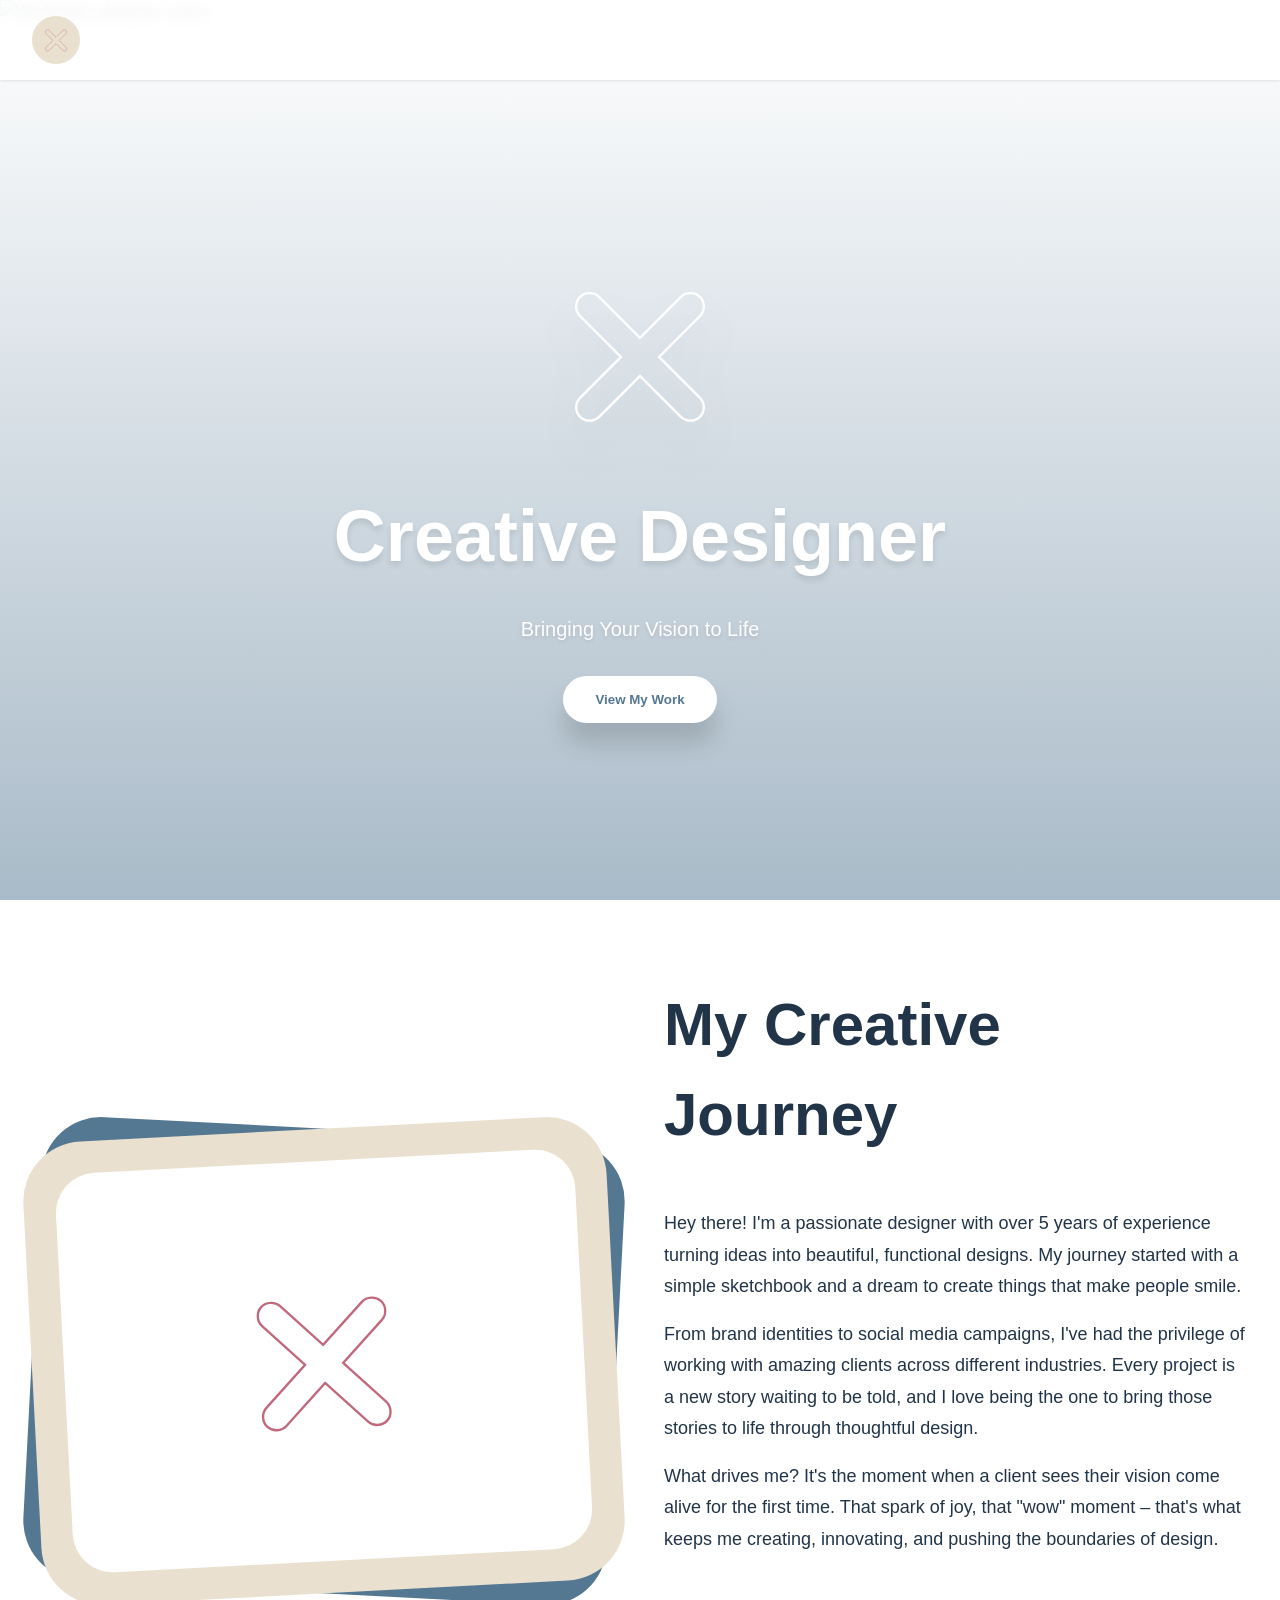
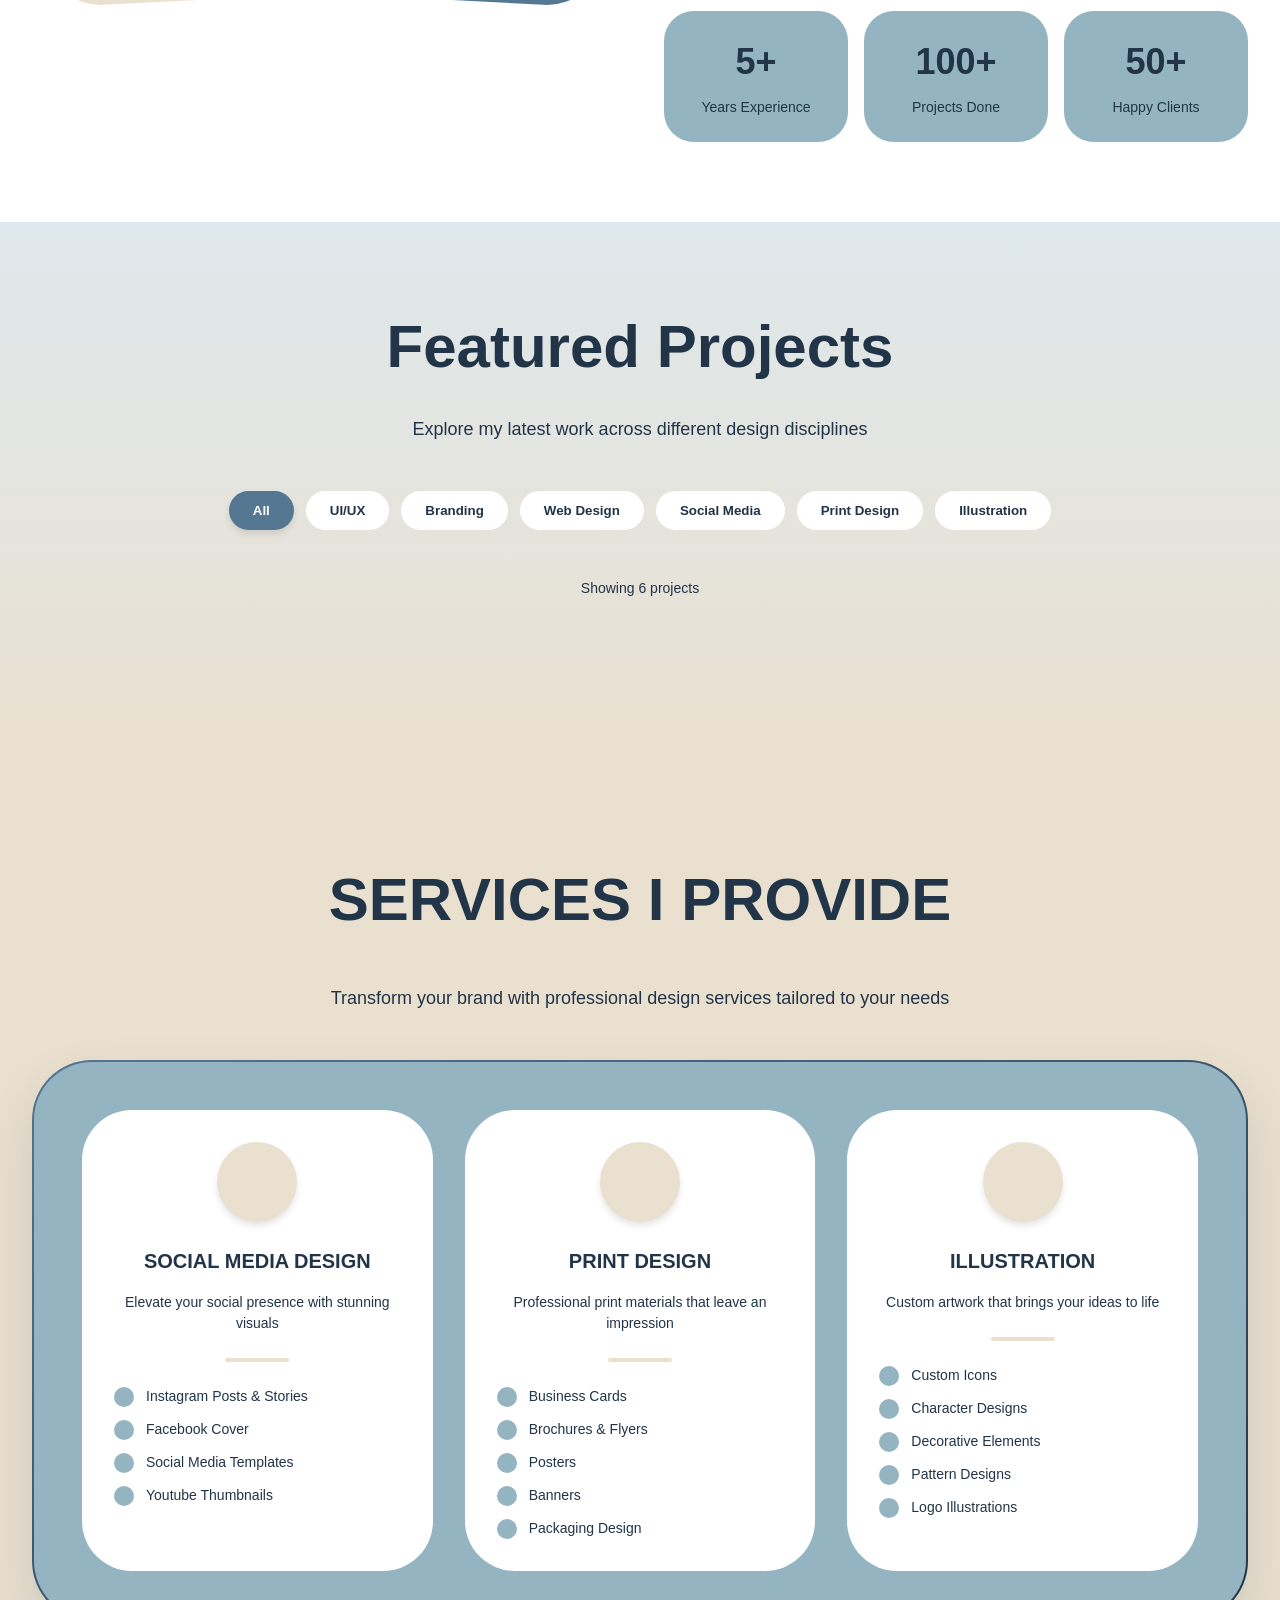
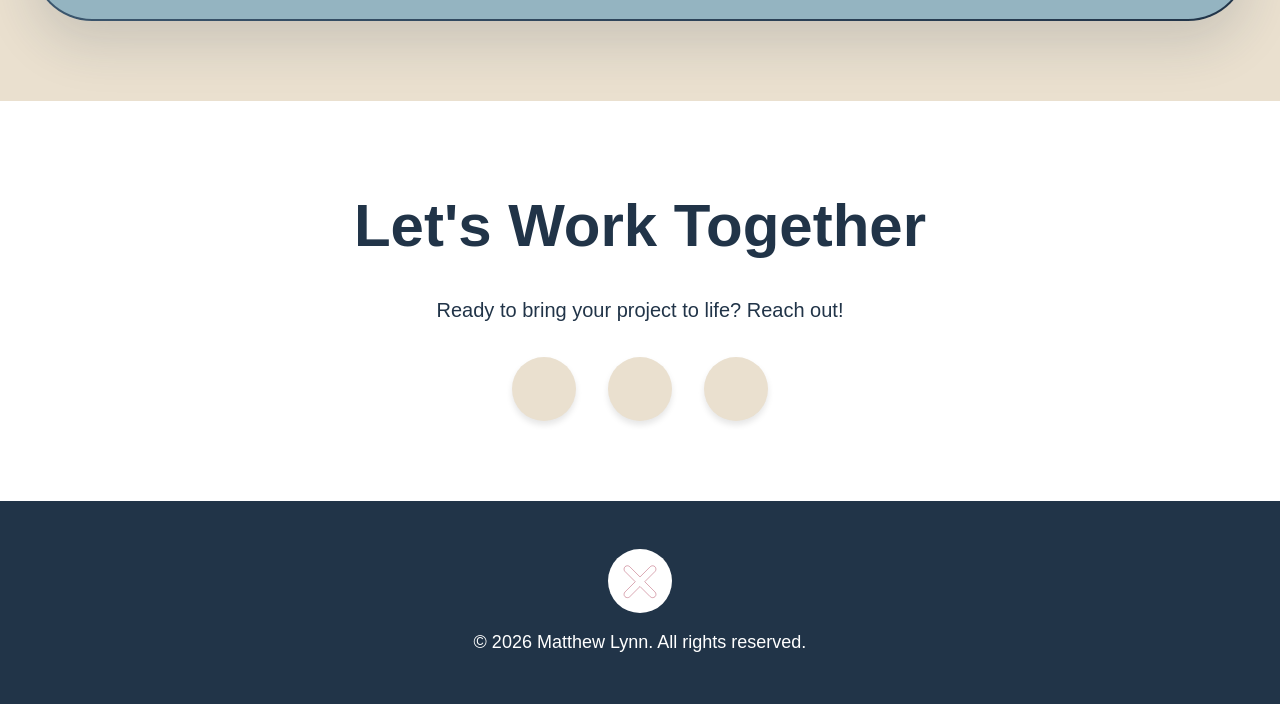
==== commit dff39e89: "Fixed navigation: icons show text below, smooth scroll offset, all animations consistent" ====
--- a/index.html
+++ b/index.html
@@ -22,13 +22,47 @@
                     </div>
                 </div>
 
-                <!-- Desktop Navigation -->
+                <!-- Desktop Navigation with Icons -->
                 <div class="nav-links desktop-nav">
-                    <button class="nav-btn" data-section="hero">Home</button>
-                    <button class="nav-btn" data-section="about">About</button>
-                    <button class="nav-btn" data-section="portfolio">Portfolio</button>
-                    <button class="nav-btn" data-section="services">Services</button>
-                    <button class="nav-btn" data-section="contact">Contact</button>
+                    <!-- Home -->
+                    <div class="nav-icon-item">
+                        <button class="nav-icon-btn" data-section="hero">
+                            <i data-lucide="home"></i>
+                            <span class="nav-icon-text">Home</span>
+                        </button>
+                    </div>
+                    
+                    <!-- About -->
+                    <div class="nav-icon-item">
+                        <button class="nav-icon-btn" data-section="about">
+                            <i data-lucide="user"></i>
+                            <span class="nav-icon-text">About</span>
+                        </button>
+                    </div>
+                    
+                    <!-- Portfolio -->
+                    <div class="nav-icon-item">
+                        <button class="nav-icon-btn" data-section="portfolio">
+                            <i data-lucide="briefcase"></i>
+                            <span class="nav-icon-text">Portfolio</span>
+                        </button>
+                    </div>
+                    
+                    <!-- Services -->
+                    <div class="nav-icon-item">
+                        <button class="nav-icon-btn" data-section="services">
+                            <i data-lucide="sparkles"></i>
+                            <span class="nav-icon-text">Services</span>
+                        </button>
+                    </div>
+                    
+                    <!-- Contact -->
+                    <div class="nav-icon-item">
+                        <button class="nav-icon-btn" data-section="contact">
+                            <i data-lucide="mail"></i>
+                            <span class="nav-icon-text">Contact</span>
+                        </button>
+                    </div>
                 </div>
 
                 <!-- Mobile Menu Button -->
@@ -42,11 +76,27 @@
         <!-- Mobile Menu -->
         <div class="mobile-menu hidden" id="mobileMenu">
             <div class="mobile-menu-content">
-                <button class="nav-btn mobile" data-section="hero">Home</button>
-                <button class="nav-btn mobile" data-section="about">About</button>
-                <button class="nav-btn mobile" data-section="portfolio">Portfolio</button>
-                <button class="nav-btn mobile" data-section="services">Services</button>
-                <button class="nav-btn mobile" data-section="contact">Contact</button>
+                <!-- Mobile menu items with icons -->
+                <button class="nav-btn mobile" data-section="hero">
+                    <i data-lucide="home"></i>
+                    <span>Home</span>
+                </button>
+                <button class="nav-btn mobile" data-section="about">
+                    <i data-lucide="user"></i>
+                    <span>About</span>
+                </button>
+                <button class="nav-btn mobile" data-section="portfolio">
+                    <i data-lucide="briefcase"></i>
+                    <span>Portfolio</span>
+                </button>
+                <button class="nav-btn mobile" data-section="services">
+                    <i data-lucide="sparkles"></i>
+                    <span>Services</span>
+                </button>
+                <button class="nav-btn mobile" data-section="contact">
+                    <i data-lucide="mail"></i>
+                    <span>Contact</span>
+                </button>
             </div>
         </div>
     </nav>
--- a/style.css
+++ b/style.css
@@ -15,7 +15,7 @@
     -webkit-font-smoothing: antialiased;
     -moz-osx-font-smoothing: grayscale;
     background: white;
-    color: #213448; /* Dark blue for primary text */
+    color: #213448;
     line-height: 1.5;
 }
 
@@ -53,6 +53,7 @@
     align-items: center;
     height: 5rem;
     position: relative;
+    gap: 0.5rem;
 }
 
 .nav-logo {
@@ -65,7 +66,7 @@
 .logo-circle {
     width: 3rem;
     height: 3rem;
-    background: #EAE0CF; /* Beige */
+    background: #EAE0CF;
     border-radius: 50%;
     display: flex;
     align-items: center;
@@ -75,31 +76,70 @@
 .logo-svg {
     width: 2rem;
     height: 2rem;
-    stroke: #547792; /* Medium blue for SVG stroke */
-}
-
+    stroke: #547792;
+}
+
+/* Desktop Navigation */
 .desktop-nav {
     display: none;
     gap: 0.5rem;
-}
-
-.nav-btn {
-    padding: 0.5rem 1.5rem;
-    border-radius: 9999px;
-    background: #EAE0CF; /* Beige */
-    color: #213448; /* Dark blue */
+    align-items: center;
+}
+
+/* Icon Navigation */
+.nav-icon-item {
+    position: relative;
+    display: flex;
+    flex-direction: column;
+    align-items: center;
+}
+
+.nav-icon-btn {
+    background: transparent;
     border: none;
     cursor: pointer;
+    padding: 0.5rem;
+    border-radius: 9999px;
+    display: flex;
+    flex-direction: column;
+    align-items: center;
+    justify-content: center;
+    color: #213448;
+    transition: all 0.5s ease;
+    width: 3rem;
+}
+
+.nav-icon-btn:hover {
+    background: #EAE0CF;
+    transform: scale(1.1);
+}
+
+.nav-icon-btn i {
+    width: 1.5rem;
+    height: 1.5rem;
+    stroke: currentColor;
+    transition: all 0.5s ease;
+}
+
+.nav-icon-text {
+    font-size: 0.75rem;
     font-weight: 500;
-    transition: all 0.3s ease;
-}
-
-.nav-btn:hover {
-    background: #547792; /* Medium blue */
-    color: white;
-    transform: scale(1.05);
-}
-
+    opacity: 0;
+    position: absolute;
+    bottom: -0.8rem;  /* Changed from -1.5rem to -0.8rem */
+    left: 50%;
+    transform: translateX(-50%);
+    transition: opacity 0.5s ease;
+    white-space: nowrap;
+    pointer-events: none;
+    color: #213448;
+}
+
+.nav-icon-btn:hover .nav-icon-text {
+    opacity: 1;
+}
+
+/* Mobile Menu Button */
 .mobile-menu-btn {
     position: absolute;
     right: 0;
@@ -108,11 +148,11 @@
     background: transparent;
     cursor: pointer;
     border-radius: 0.5rem;
-    transition: background 0.3s ease;
+    transition: background 0.5s ease;
 }
 
 .mobile-menu-btn:hover {
-    background: #94B4C1; /* Light blue/gray */
+    background: #94B4C1;
 }
 
 .mobile-menu {
@@ -127,11 +167,33 @@
     gap: 0.5rem;
 }
 
+/* Mobile menu items with icons */
 .nav-btn.mobile {
-    display: block;
+    display: flex;
+    align-items: center;
+    gap: 0.75rem;
     width: 100%;
     text-align: left;
     padding: 0.75rem 1.5rem;
+    background: #EAE0CF;
+    color: #213448;
+    border: none;
+    border-radius: 9999px;
+    cursor: pointer;
+    font-weight: 500;
+    transition: all 0.5s ease;
+}
+
+.nav-btn.mobile i {
+    width: 1.25rem;
+    height: 1.25rem;
+    stroke: currentColor;
+}
+
+.nav-btn.mobile:hover {
+    background: #547792;
+    color: white;
+    transform: scale(1.02);
 }
 
 /* Hero Section */
@@ -148,7 +210,7 @@
 .hero-overlay {
     position: absolute;
     inset: 0;
-    background: linear-gradient(to bottom, transparent, rgba(84, 119, 146, 0.5)); /* Medium blue overlay */
+    background: linear-gradient(to bottom, transparent, rgba(84, 119, 146, 0.5));
 }
 
 .hero-bg-image {
@@ -180,7 +242,7 @@
     width: 100%;
     height: 100%;
     filter: drop-shadow(0 25px 25px rgba(0, 0, 0, 0.15));
-    stroke: white; /* Keep white for contrast */
+    stroke: white;
 }
 
 .hero-title {
@@ -201,7 +263,7 @@
 .hero-btn {
     padding: 1rem 2rem;
     background: white;
-    color: #547792; /* Medium blue */
+    color: #547792;
     border: none;
     border-radius: 9999px;
     font-weight: 600;
@@ -211,7 +273,7 @@
 }
 
 .hero-btn:hover {
-    background: #547792; /* Medium blue */
+    background: #547792;
     color: white;
     transform: scale(1.1);
 }
@@ -236,7 +298,7 @@
 .about-bg-shape {
     position: absolute;
     inset: 0;
-    background: #547792; /* Medium blue */
+    background: #547792;
     border-radius: 60px;
     transform: rotate(3deg);
     transition: transform 0.5s ease;
@@ -248,7 +310,7 @@
 
 .about-card {
     position: relative;
-    background: #EAE0CF; /* Beige */
+    background: #EAE0CF;
     border-radius: 60px;
     padding: 2rem;
     transform: rotate(-3deg);
@@ -272,7 +334,7 @@
 .about-svg {
     width: 12rem;
     height: 12rem;
-    stroke: #547792; /* Medium blue */
+    stroke: #547792;
 }
 
 .about-content {
@@ -284,7 +346,7 @@
 .section-title {
     font-size: 2.25rem;
     font-weight: 700;
-    color: #213448; /* Dark blue */
+    color: #213448;
     margin-bottom: 1.5rem;
 }
 
@@ -295,7 +357,7 @@
 }
 
 .about-text p {
-    color: #213448; /* Dark blue */
+    color: #213448;
     font-size: 1.125rem;
     line-height: 1.75;
 }
@@ -308,11 +370,11 @@
 }
 
 .stat-card {
-    background: #94B4C1; /* Light blue/gray */
+    background: #94B4C1;
     border-radius: 30px;
     padding: 1.5rem;
     text-align: center;
-    transition: transform 0.3s ease;
+    transition: transform 0.5s ease;
 }
 
 .stat-card:hover {
@@ -322,19 +384,19 @@
 .stat-number {
     font-size: 2.25rem;
     font-weight: 700;
-    color: #213448; /* Dark blue */
+    color: #213448;
     margin-bottom: 0.5rem;
 }
 
 .stat-label {
     font-size: 0.875rem;
-    color: #213448; /* Dark blue */
+    color: #213448;
 }
 
 /* Portfolio Section */
 .portfolio-section {
     padding: 5rem 0;
-    background: linear-gradient(to bottom, rgba(148, 180, 193, 0.3), #EAE0CF); /* Light blue to beige */
+    background: linear-gradient(to bottom, rgba(148, 180, 193, 0.3), #EAE0CF);
 }
 
 .section-header {
@@ -344,7 +406,7 @@
 
 .section-subtitle {
     font-size: 1.125rem;
-    color: #213448; /* Dark blue */
+    color: #213448;
     max-width: 42rem;
     margin: 0 auto 2rem;
 }
@@ -363,18 +425,18 @@
     font-weight: 600;
     cursor: pointer;
     border: none;
-    transition: all 0.3s ease;
+    transition: all 0.5s ease;
     background: white;
-    color: #213448; /* Dark blue */
+    color: #213448;
 }
 
 .filter-btn:hover {
-    background: #94B4C1; /* Light blue/gray */
+    background: #94B4C1;
     transform: scale(1.05);
 }
 
 .filter-btn.active {
-    background: #547792; /* Medium blue */
+    background: #547792;
     color: white;
     box-shadow: 0 4px 6px rgba(0, 0, 0, 0.1);
 }
@@ -386,7 +448,7 @@
 
 .projects-counter p {
     font-size: 0.875rem;
-    color: #213448; /* Dark blue */
+    color: #213448;
 }
 
 .projects-grid {
@@ -407,7 +469,7 @@
 
 .project-card:hover {
     transform: scale(1.02);
-    box-shadow: 0 25px 50px rgba(33, 52, 72, 0.15); /* Dark blue shadow */
+    box-shadow: 0 25px 50px rgba(33, 52, 72, 0.15);
 }
 
 .project-image-container {
@@ -430,7 +492,7 @@
 .project-overlay {
     position: absolute;
     inset: 0;
-    background: linear-gradient(to top, rgba(33, 52, 72, 0.8), rgba(84, 119, 146, 0.4), transparent); /* Dark to medium blue */
+    background: linear-gradient(to top, rgba(33, 52, 72, 0.8), rgba(84, 119, 146, 0.4), transparent);
     opacity: 0;
     transition: opacity 0.3s ease;
 }
@@ -464,7 +526,7 @@
 .project-category {
     font-size: 0.875rem;
     font-weight: 600;
-    background: #547792; /* Medium blue */
+    background: #547792;
     padding: 0.25rem 0.75rem;
     border-radius: 9999px;
 }
@@ -497,7 +559,7 @@
     border-radius: 9999px;
     cursor: pointer;
     box-shadow: 0 4px 6px rgba(0, 0, 0, 0.1);
-    transition: all 0.3s ease;
+    transition: all 0.5s ease;
     opacity: 0;
     z-index: 10;
 }
@@ -516,7 +578,7 @@
 }
 
 .like-btn.liked svg {
-    fill: #547792; /* Medium blue */
+    fill: #547792;
     stroke: #547792;
 }
 
@@ -534,28 +596,28 @@
 .project-title {
     font-size: 1.25rem;
     font-weight: 700;
-    color: #213448; /* Dark blue */
-    transition: color 0.3s ease;
+    color: #213448;
+    transition: color 0.5s ease;
 }
 
 .project-card:hover .project-title {
-    color: #547792; /* Medium blue */
+    color: #547792;
 }
 
 .project-link-icon {
     flex-shrink: 0;
     margin-left: 0.5rem;
-    color: #94B4C1; /* Light blue/gray */
-    transition: color 0.3s ease;
+    color: #94B4C1;
+    transition: color 0.5s ease;
 }
 
 .project-card:hover .project-link-icon {
-    color: #547792; /* Medium blue */
+    color: #547792;
 }
 
 .project-client {
     font-size: 0.875rem;
-    color: #213448; /* Dark blue */
+    color: #213448;
     margin-bottom: 1rem;
 }
 
@@ -571,7 +633,7 @@
 }
 
 .project-description p {
-    color: #213448; /* Dark blue */
+    color: #213448;
     line-height: 1.75;
     margin-bottom: 1rem;
     animation: fadeIn 0.3s ease;
@@ -585,8 +647,8 @@
 
 .project-tag {
     padding: 0.25rem 0.75rem;
-    background: #94B4C1; /* Light blue/gray */
-    color: #213448; /* Dark blue */
+    background: #94B4C1;
+    color: #213448;
     font-size: 0.75rem;
     border-radius: 9999px;
     font-weight: 500;
@@ -597,17 +659,17 @@
     padding: 0.5rem;
     font-size: 0.875rem;
     font-weight: 600;
-    color: #547792; /* Medium blue */
-    background: #EAE0CF; /* Beige */
+    color: #547792;
+    background: #EAE0CF;
     border: none;
     border-radius: 9999px;
     cursor: pointer;
-    transition: all 0.3s ease;
+    transition: all 0.5s ease;
 }
 
 .project-details-btn:hover {
     color: white;
-    background: #547792; /* Medium blue */
+    background: #547792;
 }
 
 .project-corner-decoration {
@@ -616,7 +678,7 @@
     left: 0;
     width: 5rem;
     height: 5rem;
-    background: linear-gradient(to bottom right, rgba(234, 224, 207, 0.5), transparent); /* Beige */
+    background: linear-gradient(to bottom right, rgba(234, 224, 207, 0.5), transparent);
     border-radius: 35px;
     pointer-events: none;
 }
@@ -634,7 +696,7 @@
 .empty-icon {
     width: 6rem;
     height: 6rem;
-    background: #EAE0CF; /* Beige */
+    background: #EAE0CF;
     border-radius: 50%;
     margin: 0 auto 1.5rem;
     display: flex;
@@ -645,40 +707,40 @@
 .empty-icon svg {
     width: 3rem;
     height: 3rem;
-    color: #547792; /* Medium blue */
+    color: #547792;
 }
 
 .empty-state h3 {
     font-size: 1.5rem;
     font-weight: 700;
-    color: #213448; /* Dark blue */
+    color: #213448;
     margin-bottom: 0.5rem;
 }
 
 .empty-state p {
-    color: #213448; /* Dark blue */
+    color: #213448;
     margin-bottom: 1.5rem;
 }
 
 .empty-btn {
     padding: 0.75rem 1.5rem;
-    background: #547792; /* Medium blue */
+    background: #547792;
     color: white;
     border: none;
     border-radius: 9999px;
     font-weight: 600;
     cursor: pointer;
-    transition: background 0.3s ease;
+    transition: background 0.5s ease;
 }
 
 .empty-btn:hover {
-    background: #213448; /* Dark blue */
+    background: #213448;
 }
 
 /* Services Section */
 .services-section {
     padding: 5rem 0;
-    background: #EAE0CF; /* Beige */
+    background: #EAE0CF;
     position: relative;
     overflow: hidden;
 }
@@ -703,7 +765,7 @@
 .sparkle-right svg {
     width: 5rem;
     height: 5rem;
-    color: #547792; /* Medium blue */
+    color: #547792;
 }
 
 .services-title-wrapper {
@@ -721,18 +783,18 @@
 .title-sparkle svg {
     width: 2rem;
     height: 2rem;
-    color: #547792; /* Medium blue */
+    color: #547792;
 }
 
 .services-wrapper {
-    background: linear-gradient(to bottom right, #547792, #213448); /* Medium to dark blue */
+    background: linear-gradient(to bottom right, #547792, #213448);
     border-radius: 60px;
     padding: 0.125rem;
-    box-shadow: 0 25px 50px rgba(33, 52, 72, 0.15); /* Dark blue shadow */
+    box-shadow: 0 25px 50px rgba(33, 52, 72, 0.15);
 }
 
 .services-inner {
-    background: #94B4C1; /* Light blue/gray */
+    background: #94B4C1;
     border-radius: 58px;
     padding: 3rem 2rem;
 }
@@ -755,19 +817,19 @@
 
 .service-card:hover {
     transform: scale(1.05);
-    box-shadow: 0 25px 50px rgba(33, 52, 72, 0.15); /* Dark blue shadow */
+    box-shadow: 0 25px 50px rgba(33, 52, 72, 0.15);
 }
 
 .service-gradient {
     position: absolute;
     inset: 0;
-    background: linear-gradient(to bottom right, rgba(234, 224, 207, 0), rgba(84, 119, 146, 0)); /* Beige to medium blue */
+    background: linear-gradient(to bottom right, rgba(234, 224, 207, 0), rgba(84, 119, 146, 0));
     border-radius: 50px;
     transition: all 0.5s ease;
 }
 
 .service-card:hover .service-gradient {
-    background: linear-gradient(to bottom right, rgba(234, 224, 207, 0.3), rgba(84, 119, 146, 0.1)); /* Beige to medium blue */
+    background: linear-gradient(to bottom right, rgba(234, 224, 207, 0.3), rgba(84, 119, 146, 0.1));
 }
 
 .service-content {
@@ -785,25 +847,25 @@
 .service-icon {
     width: 5rem;
     height: 5rem;
-    background: #EAE0CF; /* Beige */
+    background: #EAE0CF;
     border-radius: 50%;
     display: flex;
     align-items: center;
     justify-content: center;
-    transition: all 0.3s ease;
+    transition: all 0.5s ease;
     box-shadow: 0 4px 6px rgba(0, 0, 0, 0.1);
 }
 
 .service-card:hover .service-icon {
-    background: #547792; /* Medium blue */
+    background: #547792;
     transform: scale(1.1);
 }
 
 .service-icon svg {
     width: 2.25rem;
     height: 2.25rem;
-    color: #547792; /* Medium blue */
-    transition: color 0.3s ease;
+    color: #547792;
+    transition: color 0.5s ease;
 }
 
 .service-card:hover .service-icon svg {
@@ -815,17 +877,17 @@
     font-weight: 700;
     text-align: center;
     margin-bottom: 1rem;
-    transition: color 0.3s ease;
-    color: #213448; /* Dark blue */
+    transition: color 0.5s ease;
+    color: #213448;
 }
 
 .service-card:hover .service-title {
-    color: #547792; /* Medium blue */
+    color: #547792;
 }
 
 .service-description {
     text-align: center;
-    color: #213448; /* Dark blue */
+    color: #213448;
     margin-bottom: 1.5rem;
     font-size: 0.875rem;
     line-height: 1.5;
@@ -834,15 +896,15 @@
 .service-divider {
     width: 4rem;
     height: 0.25rem;
-    background: #EAE0CF; /* Beige */
+    background: #EAE0CF;
     margin: 0 auto 1.5rem;
     border-radius: 9999px;
-    transition: all 0.3s ease;
+    transition: all 0.5s ease;
 }
 
 .service-card:hover .service-divider {
     width: 6rem;
-    background: #547792; /* Medium blue */
+    background: #547792;
 }
 
 .service-list {
@@ -856,68 +918,39 @@
     display: flex;
     align-items: center;
     gap: 0.75rem;
-    color: #213448; /* Dark blue */
-    transition: color 0.3s ease;
+    color: #213448;
+    transition: color 0.5s ease;
     font-size: 0.875rem;
 }
 
 .service-list li:hover {
-    color: #547792; /* Medium blue */
+    color: #547792;
 }
 
 .service-check {
     flex-shrink: 0;
     width: 1.25rem;
     height: 1.25rem;
-    background: #94B4C1; /* Light blue/gray */
+    background: #94B4C1;
     border-radius: 50%;
     display: flex;
     align-items: center;
     justify-content: center;
-    transition: background 0.3s ease;
+    transition: background 0.5s ease;
 }
 
 .service-list li:hover .service-check {
-    background: #547792; /* Medium blue */
+    background: #547792;
 }
 
 .service-check svg {
     width: 0.875rem;
     height: 0.875rem;
-    color: #213448; /* Dark blue */
-    transition: color 0.3s ease;
+    color: #213448;
+    transition: color 0.5s ease;
 }
 
 .service-list li:hover .service-check svg {
-    color: white;
-}
-
-.service-cta {
-    margin-top: 2rem;
-    text-align: center;
-}
-
-.service-btn {
-    padding: 0.5rem 1.5rem;
-    background: #EAE0CF; /* Beige */
-    color: #213448; /* Dark blue */
-    border: none;
-    border-radius: 9999px;
-    font-size: 0.875rem;
-    font-weight: 600;
-    cursor: pointer;
-    opacity: 0;
-    transform: translateY(0.5rem);
-    transition: all 0.3s ease;
-}
-
-.service-card:hover .service-btn {
-    opacity: 1;
-    transform: translateY(0);
-}
-
-.service-btn:hover {
-    background: #547792; /* Medium blue */
     color: white;
 }
 
@@ -936,7 +969,7 @@
 
 .contact-subtitle {
     font-size: 1.25rem;
-    color: #213448; /* Dark blue */
+    color: #213448;
     margin-bottom: 2rem;
 }
 
@@ -945,6 +978,7 @@
     justify-content: center;
     gap: 2rem;
     margin-top: 2rem;
+    flex-wrap: wrap;
 }
 
 .contact-icon {
@@ -953,15 +987,15 @@
     justify-content: center;
     width: 4rem;
     height: 4rem;
-    background: #EAE0CF; /* Beige */
+    background: #EAE0CF;
     border-radius: 50%;
-    transition: all 0.5s ease;  /* Changed from 0.3s to 0.5s */
+    transition: all 0.5s ease;
     box-shadow: 0 4px 6px rgba(0, 0, 0, 0.1);
-    color: #547792; /* Medium blue */
+    color: #547792;
 }
 
 .contact-icon:hover {
-    background: #547792; /* Medium blue */
+    background: #547792;
     transform: scale(1.1);
     color: white;
     box-shadow: 0 10px 15px rgba(0, 0, 0, 0.2);
@@ -971,12 +1005,12 @@
     width: 2rem;
     height: 2rem;
     stroke: currentColor;
-    transition: all 0.5s ease;  /* Match the same duration */
+    transition: all 0.5s ease;
 }
 
 /* Footer */
 .footer {
-    background: #213448; /* Dark blue */
+    background: #213448;
     padding: 3rem 0;
 }
 
@@ -1001,7 +1035,7 @@
 .footer-svg {
     width: 3rem;
     height: 3rem;
-    stroke: #547792; /* Medium blue */
+    stroke: #547792;
 }
 
 .footer-content p {
@@ -1042,10 +1076,150 @@
 }
 
 /* Responsive Design */
-@media (min-width: 640px) {
+@media (max-width: 480px) {
+    .container {
+        padding: 0 1rem;
+    }
+
     .hero-logo {
-        width: 16rem;
-        height: 16rem;
+        width: 8rem;
+        height: 8rem;
+    }
+
+    .hero-title {
+        font-size: 2rem;
+    }
+
+    .hero-subtitle {
+        font-size: 1rem;
+    }
+
+    .hero-btn {
+        padding: 0.75rem 1.5rem;
+        font-size: 0.9rem;
+    }
+
+    .section-title {
+        font-size: 1.8rem;
+    }
+
+    .about-text p {
+        font-size: 1rem;
+    }
+
+    .stats-grid {
+        gap: 0.5rem;
+    }
+
+    .stat-card {
+        padding: 1rem;
+    }
+
+    .stat-number {
+        font-size: 1.8rem;
+    }
+
+    .stat-label {
+        font-size: 0.75rem;
+    }
+
+    .category-filters {
+        gap: 0.5rem;
+    }
+
+    .filter-btn {
+        padding: 0.5rem 1rem;
+        font-size: 0.8rem;
+    }
+
+    .projects-grid {
+        gap: 1rem;
+    }
+
+    .project-image-container {
+        height: 12rem;
+    }
+
+    .project-title {
+        font-size: 1.1rem;
+    }
+
+    .services-inner {
+        padding: 2rem 1rem;
+    }
+
+    .service-card {
+        padding: 1.5rem;
+    }
+
+    .service-title {
+        font-size: 1.1rem;
+    }
+
+    .service-list li {
+        font-size: 0.8rem;
+    }
+
+    .contact-icons {
+        gap: 1rem;
+    }
+
+    .contact-icon {
+        width: 3.5rem;
+        height: 3.5rem;
+    }
+
+    .contact-icon svg {
+        width: 1.75rem;
+        height: 1.75rem;
+    }
+
+    .footer-logo {
+        width: 3rem;
+        height: 3rem;
+    }
+
+    .footer-svg {
+        width: 2.25rem;
+        height: 2.25rem;
+    }
+
+    .footer-content p {
+        font-size: 0.9rem;
+    }
+}
+
+@media (min-width: 481px) and (max-width: 639px) {
+    .hero-logo {
+        width: 10rem;
+        height: 10rem;
+    }
+
+    .hero-title {
+        font-size: 2.5rem;
+    }
+
+    .section-title {
+        font-size: 2rem;
+    }
+
+    .projects-grid {
+        grid-template-columns: 1fr;
+    }
+
+    .services-grid {
+        grid-template-columns: 1fr;
+    }
+
+    .contact-icons {
+        gap: 1.5rem;
+    }
+}
+
+@media (min-width: 640px) and (max-width: 767px) {
+    .hero-logo {
+        width: 14rem;
+        height: 14rem;
     }
 
     .hero-title {
@@ -1053,20 +1227,24 @@
     }
 
     .hero-subtitle {
-        font-size: 1.5rem;
+        font-size: 1.25rem;
     }
 
     .section-title {
-        font-size: 2.5rem;
+        font-size: 2.25rem;
     }
 
     .about-svg {
-        width: 16rem;
-        height: 16rem;
-    }
-
-    .contact-icons {
-        flex-direction: row;
+        width: 14rem;
+        height: 14rem;
+    }
+
+    .projects-grid {
+        grid-template-columns: repeat(2, 1fr);
+    }
+
+    .services-grid {
+        grid-template-columns: repeat(2, 1fr);
     }
 }
 
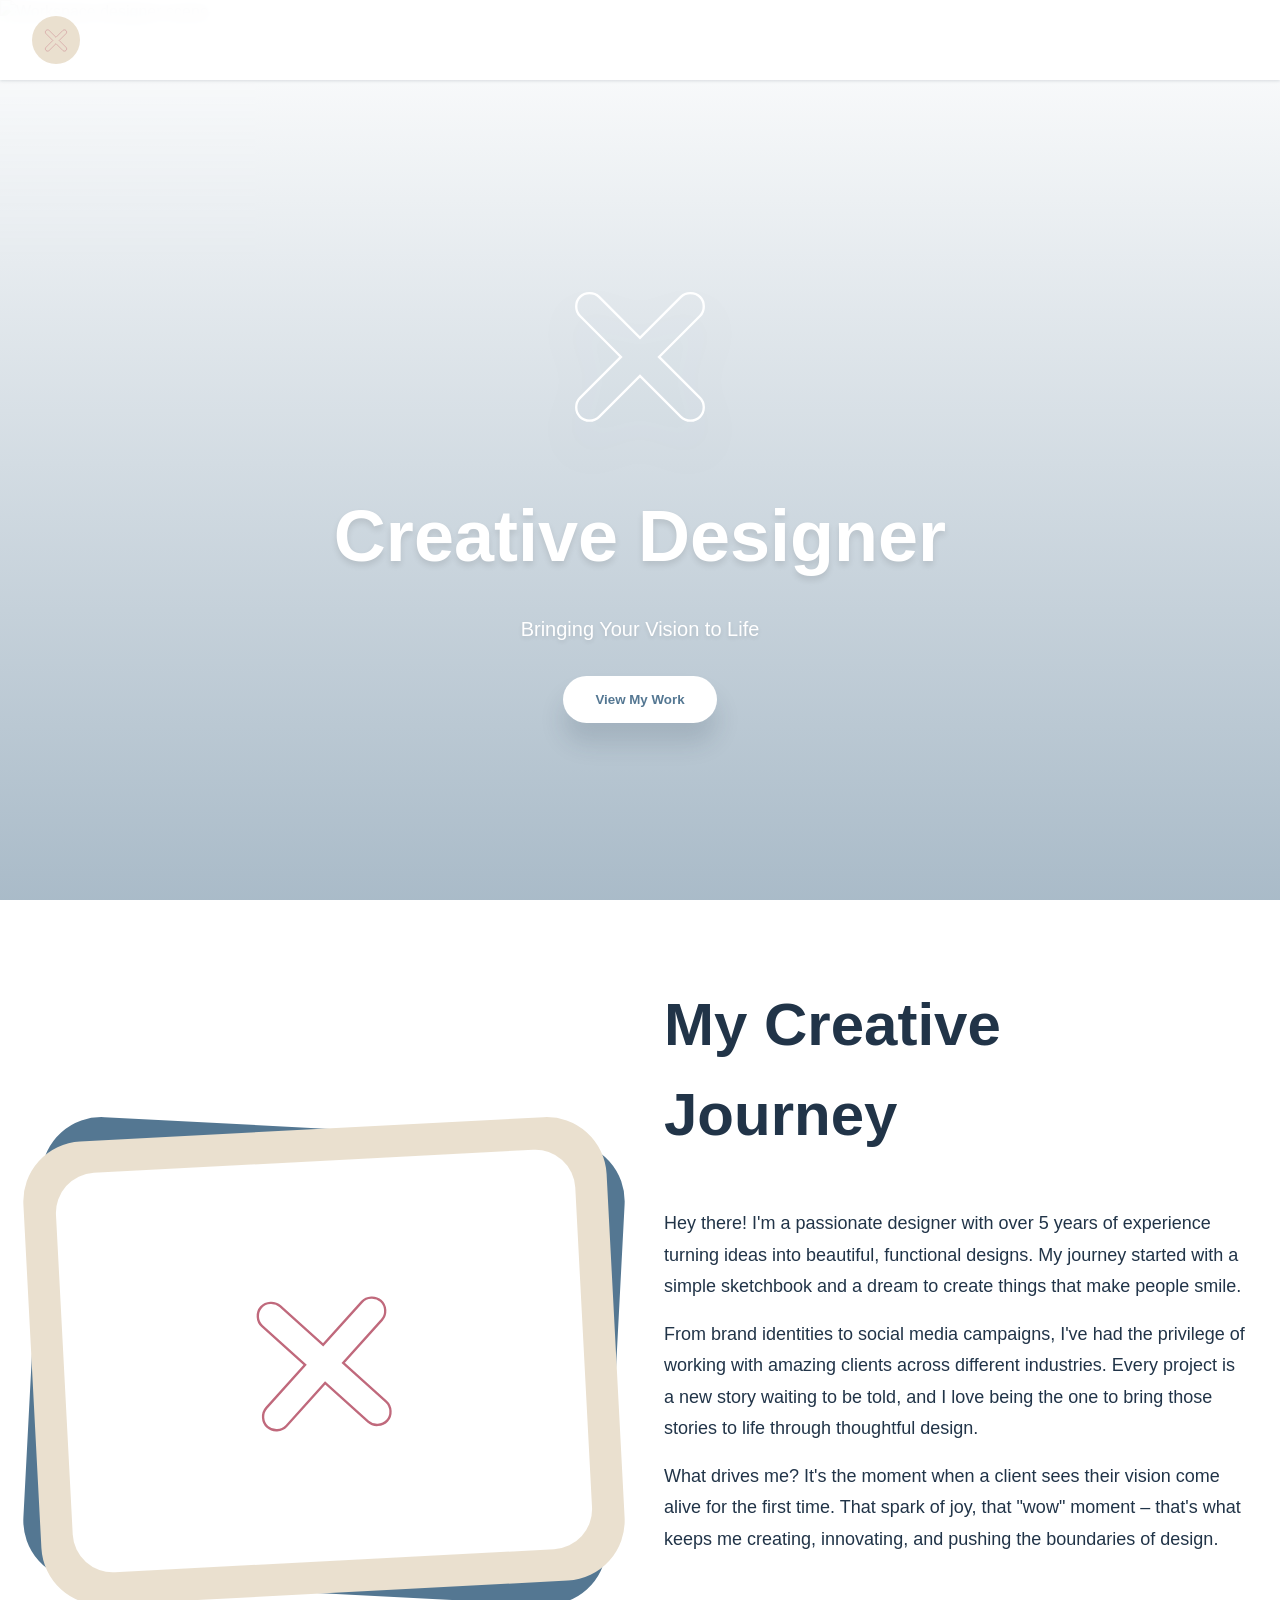
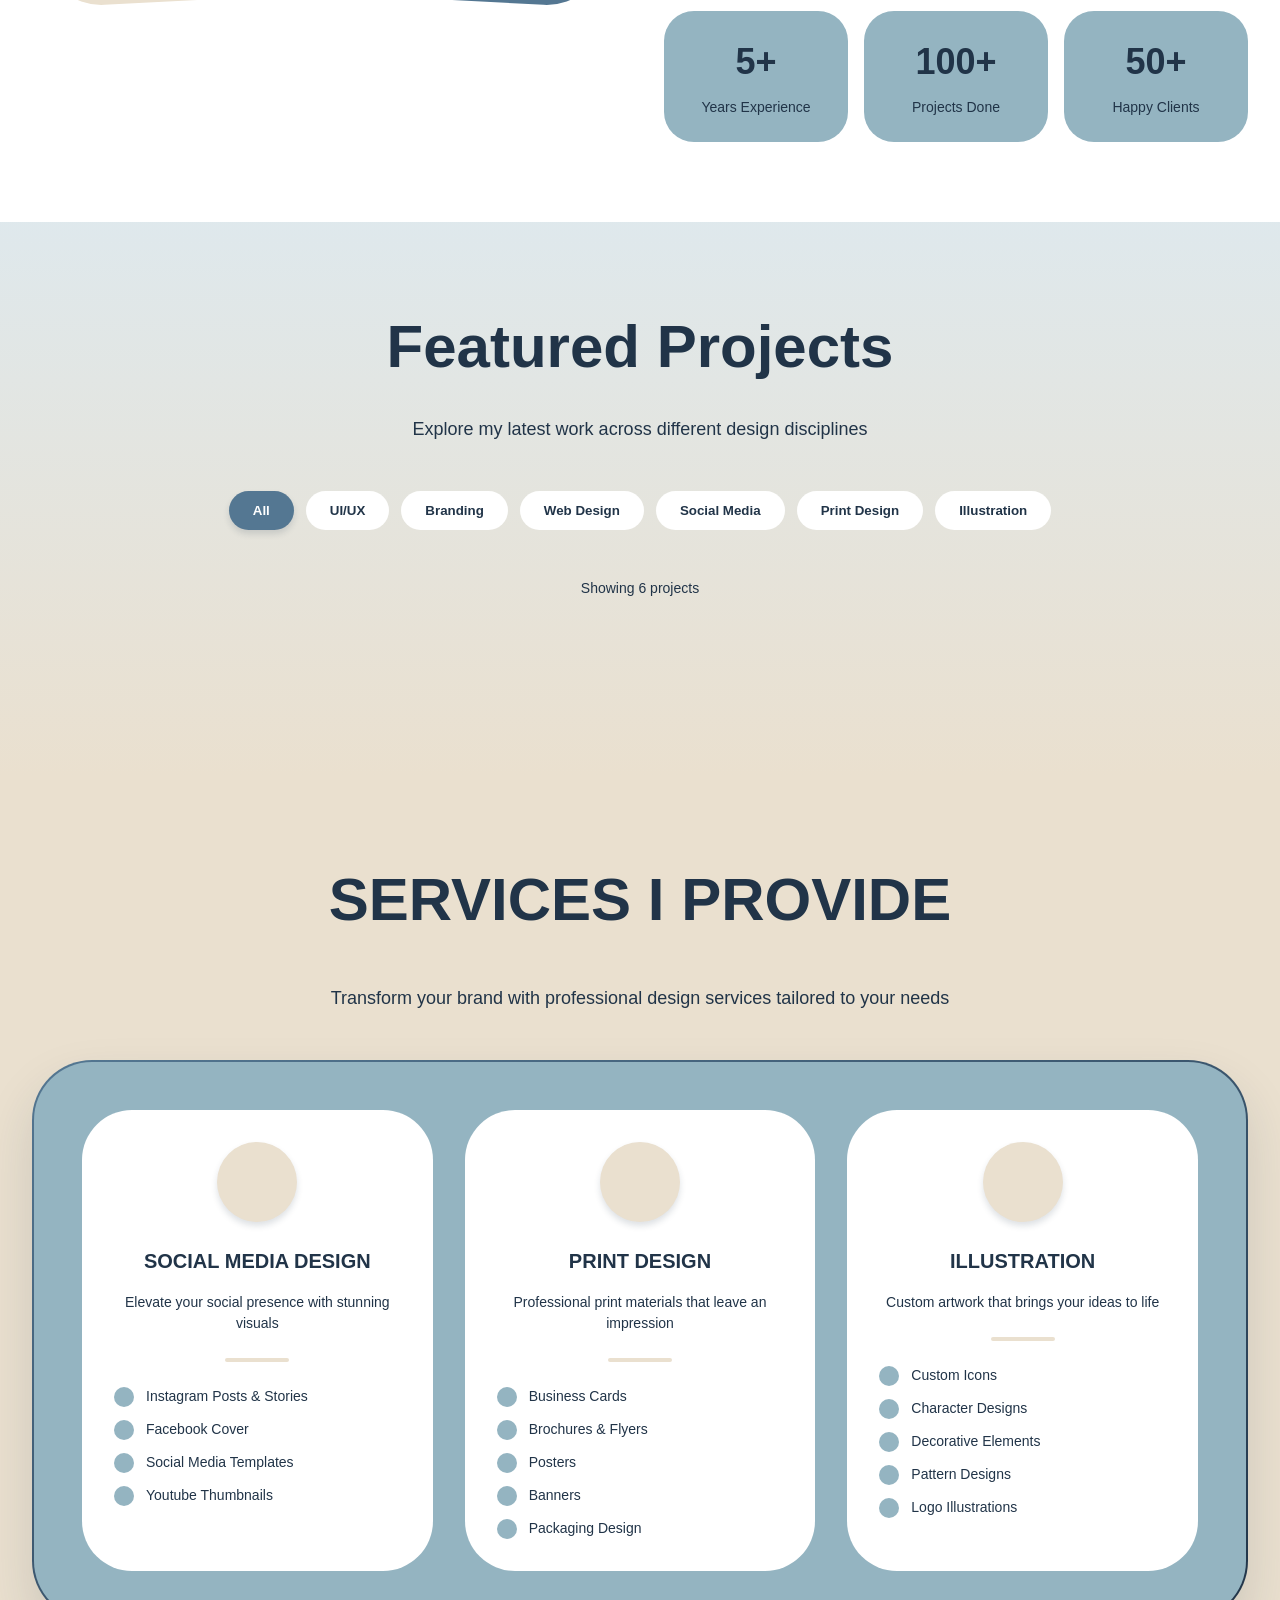
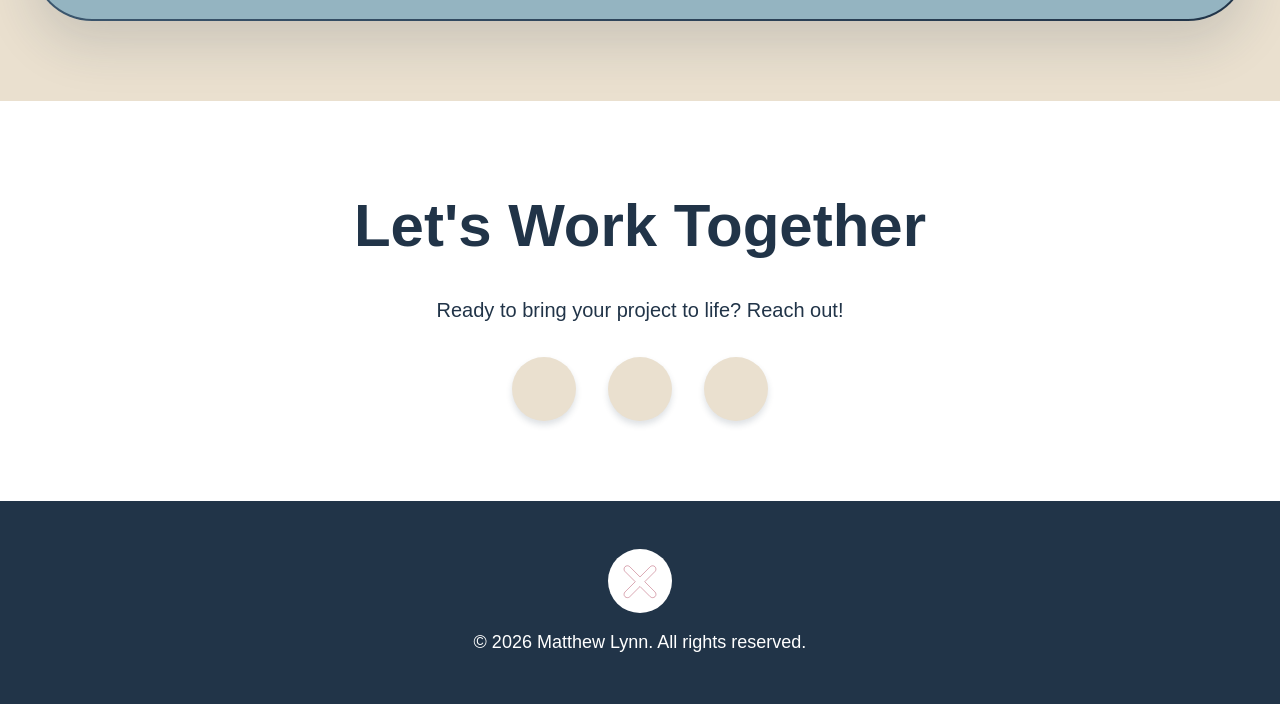
==== commit 24b24df3: "Added dark theme switch." ====
--- a/index.html
+++ b/index.html
@@ -64,6 +64,12 @@
                         </button>
                     </div>
                 </div>
+
+                <!-- Theme Toggle Button (Sun/Moon) -->
+                <button class="theme-toggle" id="themeToggle" aria-label="Toggle dark mode">
+                    <i data-lucide="sun" class="sun-icon"></i>
+                    <i data-lucide="moon" class="moon-icon hidden"></i>
+                </button>
 
                 <!-- Mobile Menu Button -->
                 <button class="mobile-menu-btn" id="mobileMenuBtn">
--- a/style.css
+++ b/style.css
@@ -1,3 +1,50 @@
+/* ===== THEME VARIABLES ===== */
+:root {
+    /* Light Mode Colors */
+    --bg-primary: #ffffff;
+    --text-primary: #213448;
+    --accent-primary: #547792;
+    --accent-secondary: #94B4C1;
+    --beige: #EAE0CF;
+    --card-bg: #ffffff;
+    --nav-bg: rgba(255, 255, 255, 0.9);
+    --footer-bg: #213448;
+    --shadow-color: rgba(33, 52, 72, 0.15);
+    --dark-blue: #213448;
+    --medium-blue: #547792;
+    --light-blue: #94B4C1;
+    --logo-stroke: #547792;
+    --hero-btn-color: #547792;
+    --icon-bg-hover: #EAE0CF;
+    --icon-color: #213448;
+    --mobile-menu-bg: white;
+    --border-light: #94B4C1;
+    --filter-text: var(--text-primary);
+}
+
+.dark-mode {
+    /* Dark Mode Colors */
+    --bg-primary: #1a1a2e;
+    --text-primary: #e0e0e0;
+    --accent-primary: #7fa9c4;
+    --accent-secondary: #4a6b7a;
+    --beige: #2a3a4a;
+    --card-bg: #2d2d44;
+    --nav-bg: rgba(26, 26, 46, 0.95);
+    --footer-bg: #0f0f1f;
+    --shadow-color: rgba(0, 0, 0, 0.3);
+    --dark-blue: #b0d0e0;
+    --medium-blue: #7fa9c4;
+    --light-blue: #4a6b7a;
+    --logo-stroke: #7fa9c4;
+    --hero-btn-color: #7fa9c4;
+    --icon-bg-hover: #2a3a4a;
+    --icon-color: #e0e0e0;
+    --mobile-menu-bg: #1a1a2e;
+    --border-light: #4a6b7a;
+    --filter-text: #1a1a2e; /* darkest color from dark palette */
+}
+
 /* Reset and Base Styles */
 * {
     margin: 0;
@@ -14,9 +61,10 @@
     font-family: -apple-system, BlinkMacSystemFont, 'Segoe UI', 'Roboto', 'Oxygen', 'Ubuntu', 'Cantarell', 'Fira Sans', 'Droid Sans', 'Helvetica Neue', sans-serif;
     -webkit-font-smoothing: antialiased;
     -moz-osx-font-smoothing: grayscale;
-    background: white;
-    color: #213448;
+    background: var(--bg-primary);
+    color: var(--text-primary);
     line-height: 1.5;
+    transition: background-color 0.5s ease, color 0.5s ease;
 }
 
 .container {
@@ -36,9 +84,10 @@
     left: 0;
     right: 0;
     z-index: 1000;
-    background: rgba(255, 255, 255, 0.9);
+    background: var(--nav-bg);
     backdrop-filter: blur(8px);
-    box-shadow: 0 1px 3px rgba(0, 0, 0, 0.1);
+    box-shadow: 0 1px 3px var(--shadow-color);
+    transition: background-color 0.5s ease, box-shadow 0.5s ease;
 }
 
 .nav-container {
@@ -66,17 +115,19 @@
 .logo-circle {
     width: 3rem;
     height: 3rem;
-    background: #EAE0CF;
+    background: var(--beige);
     border-radius: 50%;
     display: flex;
     align-items: center;
     justify-content: center;
+    transition: background-color 0.5s ease;
 }
 
 .logo-svg {
     width: 2rem;
     height: 2rem;
-    stroke: #547792;
+    stroke: var(--logo-stroke);
+    transition: stroke 0.5s ease;
 }
 
 /* Desktop Navigation */
@@ -104,13 +155,13 @@
     flex-direction: column;
     align-items: center;
     justify-content: center;
-    color: #213448;
+    color: var(--icon-color);
     transition: all 0.5s ease;
     width: 3rem;
 }
 
 .nav-icon-btn:hover {
-    background: #EAE0CF;
+    background: var(--icon-bg-hover);
     transform: scale(1.1);
 }
 
@@ -126,17 +177,63 @@
     font-weight: 500;
     opacity: 0;
     position: absolute;
-    bottom: -0.8rem;  /* Changed from -1.5rem to -0.8rem */
+    bottom: -0.8rem;
     left: 50%;
     transform: translateX(-50%);
     transition: opacity 0.5s ease;
     white-space: nowrap;
     pointer-events: none;
-    color: #213448;
+    color: var(--text-primary);
 }
 
 .nav-icon-btn:hover .nav-icon-text {
     opacity: 1;
+}
+
+/* Theme Toggle Button */
+.theme-toggle {
+    position: absolute;
+    right: 3.5rem; /* space for mobile menu button */
+    background: transparent;
+    border: none;
+    cursor: pointer;
+    padding: 0.5rem;
+    border-radius: 50%;
+    display: flex;
+    align-items: center;
+    justify-content: center;
+    color: var(--icon-color);
+    transition: all 0.5s ease;
+    overflow: hidden;
+}
+
+.theme-toggle:hover {
+    background: var(--icon-bg-hover);
+    transform: scale(1.1);
+}
+
+.theme-toggle i {
+    width: 1.5rem;
+    height: 1.5rem;
+    stroke: currentColor;
+    transition: all 0.5s ease;
+}
+
+/* Ripple effect for theme toggle */
+.ripple {
+    position: absolute;
+    border-radius: 50%;
+    background: rgba(255, 255, 255, 0.4);
+    transform: scale(0);
+    animation: ripple-animation 0.6s ease-out;
+    pointer-events: none;
+}
+
+@keyframes ripple-animation {
+    to {
+        transform: scale(4);
+        opacity: 0;
+    }
 }
 
 /* Mobile Menu Button */
@@ -149,15 +246,17 @@
     cursor: pointer;
     border-radius: 0.5rem;
     transition: background 0.5s ease;
+    color: var(--icon-color);
 }
 
 .mobile-menu-btn:hover {
-    background: #94B4C1;
+    background: var(--light-blue);
 }
 
 .mobile-menu {
-    background: white;
-    border-top: 1px solid #94B4C1;
+    background: var(--mobile-menu-bg);
+    border-top: 1px solid var(--border-light);
+    transition: background-color 0.5s ease, border-color 0.5s ease;
 }
 
 .mobile-menu-content {
@@ -175,8 +274,8 @@
     width: 100%;
     text-align: left;
     padding: 0.75rem 1.5rem;
-    background: #EAE0CF;
-    color: #213448;
+    background: var(--beige);
+    color: var(--text-primary);
     border: none;
     border-radius: 9999px;
     cursor: pointer;
@@ -191,7 +290,7 @@
 }
 
 .nav-btn.mobile:hover {
-    background: #547792;
+    background: var(--medium-blue);
     color: white;
     transform: scale(1.02);
 }
@@ -210,7 +309,9 @@
 .hero-overlay {
     position: absolute;
     inset: 0;
-    background: linear-gradient(to bottom, transparent, rgba(84, 119, 146, 0.5));
+    background: linear-gradient(to bottom, transparent, var(--medium-blue));
+    opacity: 0.5;
+    transition: background 0.5s ease;
 }
 
 .hero-bg-image {
@@ -241,7 +342,7 @@
 .hero-svg {
     width: 100%;
     height: 100%;
-    filter: drop-shadow(0 25px 25px rgba(0, 0, 0, 0.15));
+    filter: drop-shadow(0 25px 25px var(--shadow-color));
     stroke: white;
 }
 
@@ -263,17 +364,17 @@
 .hero-btn {
     padding: 1rem 2rem;
     background: white;
-    color: #547792;
+    color: var(--hero-btn-color);
     border: none;
     border-radius: 9999px;
     font-weight: 600;
     cursor: pointer;
     transition: all 0.5s ease;
-    box-shadow: 0 20px 25px rgba(0, 0, 0, 0.15);
+    box-shadow: 0 20px 25px var(--shadow-color);
 }
 
 .hero-btn:hover {
-    background: #547792;
+    background: var(--medium-blue);
     color: white;
     transform: scale(1.1);
 }
@@ -281,7 +382,8 @@
 /* About Section */
 .about-section {
     padding: 5rem 0;
-    background: white;
+    background: var(--bg-primary);
+    transition: background-color 0.5s ease;
 }
 
 .about-grid {
@@ -298,10 +400,10 @@
 .about-bg-shape {
     position: absolute;
     inset: 0;
-    background: #547792;
+    background: var(--medium-blue);
     border-radius: 60px;
     transform: rotate(3deg);
-    transition: transform 0.5s ease;
+    transition: transform 0.5s ease, background-color 0.5s ease;
 }
 
 .about-image-container:hover .about-bg-shape {
@@ -310,11 +412,11 @@
 
 .about-card {
     position: relative;
-    background: #EAE0CF;
+    background: var(--beige);
     border-radius: 60px;
     padding: 2rem;
     transform: rotate(-3deg);
-    transition: transform 0.5s ease;
+    transition: transform 0.5s ease, background-color 0.5s ease;
 }
 
 .about-image-container:hover .about-card {
@@ -322,19 +424,21 @@
 }
 
 .about-logo-wrapper {
-    background: white;
+    background: var(--bg-primary);
     border-radius: 40px;
     padding: 2rem;
     display: flex;
     align-items: center;
     justify-content: center;
     min-height: 400px;
+    transition: background-color 0.5s ease;
 }
 
 .about-svg {
     width: 12rem;
     height: 12rem;
-    stroke: #547792;
+    stroke: var(--medium-blue);
+    transition: stroke 0.5s ease;
 }
 
 .about-content {
@@ -346,8 +450,9 @@
 .section-title {
     font-size: 2.25rem;
     font-weight: 700;
-    color: #213448;
+    color: var(--text-primary);
     margin-bottom: 1.5rem;
+    transition: color 0.5s ease;
 }
 
 .about-text {
@@ -357,9 +462,10 @@
 }
 
 .about-text p {
-    color: #213448;
+    color: var(--text-primary);
     font-size: 1.125rem;
     line-height: 1.75;
+    transition: color 0.5s ease;
 }
 
 .stats-grid {
@@ -370,11 +476,11 @@
 }
 
 .stat-card {
-    background: #94B4C1;
+    background: var(--light-blue);
     border-radius: 30px;
     padding: 1.5rem;
     text-align: center;
-    transition: transform 0.5s ease;
+    transition: transform 0.5s ease, background-color 0.5s ease;
 }
 
 .stat-card:hover {
@@ -384,19 +490,22 @@
 .stat-number {
     font-size: 2.25rem;
     font-weight: 700;
-    color: #213448;
+    color: var(--text-primary);
     margin-bottom: 0.5rem;
+    transition: color 0.5s ease;
 }
 
 .stat-label {
     font-size: 0.875rem;
-    color: #213448;
+    color: var(--text-primary);
+    transition: color 0.5s ease;
 }
 
 /* Portfolio Section */
 .portfolio-section {
     padding: 5rem 0;
-    background: linear-gradient(to bottom, rgba(148, 180, 193, 0.3), #EAE0CF);
+    background: linear-gradient(to bottom, rgba(148, 180, 193, 0.3), var(--beige));
+    transition: background 0.5s ease;
 }
 
 .section-header {
@@ -406,9 +515,10 @@
 
 .section-subtitle {
     font-size: 1.125rem;
-    color: #213448;
+    color: var(--text-primary);
     max-width: 42rem;
     margin: 0 auto 2rem;
+    transition: color 0.5s ease;
 }
 
 .category-filters {
@@ -427,18 +537,18 @@
     border: none;
     transition: all 0.5s ease;
     background: white;
-    color: #213448;
+    color: var(--filter-text);
 }
 
 .filter-btn:hover {
-    background: #94B4C1;
+    background: var(--light-blue);
+    color: white;
     transform: scale(1.05);
 }
-
 .filter-btn.active {
-    background: #547792;
+    background: var(--medium-blue);
     color: white;
-    box-shadow: 0 4px 6px rgba(0, 0, 0, 0.1);
+    box-shadow: 0 4px 6px var(--shadow-color);
 }
 
 .projects-counter {
@@ -448,7 +558,8 @@
 
 .projects-counter p {
     font-size: 0.875rem;
-    color: #213448;
+    color: var(--text-primary);
+    transition: color 0.5s ease;
 }
 
 .projects-grid {
@@ -460,7 +571,7 @@
 
 .project-card {
     position: relative;
-    background: white;
+    background: var(--card-bg);
     border-radius: 35px;
     overflow: hidden;
     transition: all 0.5s ease;
@@ -469,7 +580,7 @@
 
 .project-card:hover {
     transform: scale(1.02);
-    box-shadow: 0 25px 50px rgba(33, 52, 72, 0.15);
+    box-shadow: 0 25px 50px var(--shadow-color);
 }
 
 .project-image-container {
@@ -526,9 +637,10 @@
 .project-category {
     font-size: 0.875rem;
     font-weight: 600;
-    background: #547792;
+    background: var(--medium-blue);
     padding: 0.25rem 0.75rem;
     border-radius: 9999px;
+    transition: background-color 0.5s ease;
 }
 
 .project-stats {
@@ -558,7 +670,7 @@
     border: none;
     border-radius: 9999px;
     cursor: pointer;
-    box-shadow: 0 4px 6px rgba(0, 0, 0, 0.1);
+    box-shadow: 0 4px 6px var(--shadow-color);
     transition: all 0.5s ease;
     opacity: 0;
     z-index: 10;
@@ -578,8 +690,8 @@
 }
 
 .like-btn.liked svg {
-    fill: #547792;
-    stroke: #547792;
+    fill: var(--medium-blue);
+    stroke: var(--medium-blue);
 }
 
 .project-info {
@@ -596,29 +708,30 @@
 .project-title {
     font-size: 1.25rem;
     font-weight: 700;
-    color: #213448;
+    color: var(--text-primary);
     transition: color 0.5s ease;
 }
 
 .project-card:hover .project-title {
-    color: #547792;
+    color: var(--medium-blue);
 }
 
 .project-link-icon {
     flex-shrink: 0;
     margin-left: 0.5rem;
-    color: #94B4C1;
+    color: var(--light-blue);
     transition: color 0.5s ease;
 }
 
 .project-card:hover .project-link-icon {
-    color: #547792;
+    color: var(--medium-blue);
 }
 
 .project-client {
     font-size: 0.875rem;
-    color: #213448;
+    color: var(--text-primary);
     margin-bottom: 1rem;
+    transition: color 0.5s ease;
 }
 
 .project-description {
@@ -633,10 +746,11 @@
 }
 
 .project-description p {
-    color: #213448;
+    color: var(--text-primary);
     line-height: 1.75;
     margin-bottom: 1rem;
     animation: fadeIn 0.3s ease;
+    transition: color 0.5s ease;
 }
 
 .project-tags {
@@ -647,11 +761,12 @@
 
 .project-tag {
     padding: 0.25rem 0.75rem;
-    background: #94B4C1;
-    color: #213448;
+    background: var(--light-blue);
+    color: var(--text-primary);
     font-size: 0.75rem;
     border-radius: 9999px;
     font-weight: 500;
+    transition: background-color 0.5s ease, color 0.5s ease;
 }
 
 .project-details-btn {
@@ -659,8 +774,8 @@
     padding: 0.5rem;
     font-size: 0.875rem;
     font-weight: 600;
-    color: #547792;
-    background: #EAE0CF;
+    color: var(--medium-blue);
+    background: var(--beige);
     border: none;
     border-radius: 9999px;
     cursor: pointer;
@@ -669,7 +784,7 @@
 
 .project-details-btn:hover {
     color: white;
-    background: #547792;
+    background: var(--medium-blue);
 }
 
 .project-corner-decoration {
@@ -696,35 +811,39 @@
 .empty-icon {
     width: 6rem;
     height: 6rem;
-    background: #EAE0CF;
+    background: var(--beige);
     border-radius: 50%;
     margin: 0 auto 1.5rem;
     display: flex;
     align-items: center;
     justify-content: center;
+    transition: background-color 0.5s ease;
 }
 
 .empty-icon svg {
     width: 3rem;
     height: 3rem;
-    color: #547792;
+    color: var(--medium-blue);
+    transition: color 0.5s ease;
 }
 
 .empty-state h3 {
     font-size: 1.5rem;
     font-weight: 700;
-    color: #213448;
+    color: var(--text-primary);
     margin-bottom: 0.5rem;
+    transition: color 0.5s ease;
 }
 
 .empty-state p {
-    color: #213448;
+    color: var(--text-primary);
     margin-bottom: 1.5rem;
+    transition: color 0.5s ease;
 }
 
 .empty-btn {
     padding: 0.75rem 1.5rem;
-    background: #547792;
+    background: var(--medium-blue);
     color: white;
     border: none;
     border-radius: 9999px;
@@ -734,15 +853,16 @@
 }
 
 .empty-btn:hover {
-    background: #213448;
+    background: var(--dark-blue);
 }
 
 /* Services Section */
 .services-section {
     padding: 5rem 0;
-    background: #EAE0CF;
+    background: var(--beige);
     position: relative;
     overflow: hidden;
+    transition: background-color 0.5s ease;
 }
 
 .sparkle-left,
@@ -765,7 +885,8 @@
 .sparkle-right svg {
     width: 5rem;
     height: 5rem;
-    color: #547792;
+    color: var(--medium-blue);
+    transition: color 0.5s ease;
 }
 
 .services-title-wrapper {
@@ -783,20 +904,23 @@
 .title-sparkle svg {
     width: 2rem;
     height: 2rem;
-    color: #547792;
+    color: var(--medium-blue);
+    transition: color 0.5s ease;
 }
 
 .services-wrapper {
-    background: linear-gradient(to bottom right, #547792, #213448);
+    background: linear-gradient(to bottom right, var(--medium-blue), var(--dark-blue));
     border-radius: 60px;
     padding: 0.125rem;
-    box-shadow: 0 25px 50px rgba(33, 52, 72, 0.15);
+    box-shadow: 0 25px 50px var(--shadow-color);
+    transition: background 0.5s ease, box-shadow 0.5s ease;
 }
 
 .services-inner {
-    background: #94B4C1;
+    background: var(--light-blue);
     border-radius: 58px;
     padding: 3rem 2rem;
+    transition: background-color 0.5s ease;
 }
 
 .services-grid {
@@ -807,7 +931,7 @@
 
 .service-card {
     position: relative;
-    background: white;
+    background: var(--card-bg);
     border-radius: 50px;
     padding: 2rem;
     transition: all 0.5s ease;
@@ -817,7 +941,7 @@
 
 .service-card:hover {
     transform: scale(1.05);
-    box-shadow: 0 25px 50px rgba(33, 52, 72, 0.15);
+    box-shadow: 0 25px 50px var(--shadow-color);
 }
 
 .service-gradient {
@@ -847,24 +971,24 @@
 .service-icon {
     width: 5rem;
     height: 5rem;
-    background: #EAE0CF;
+    background: var(--beige);
     border-radius: 50%;
     display: flex;
     align-items: center;
     justify-content: center;
     transition: all 0.5s ease;
-    box-shadow: 0 4px 6px rgba(0, 0, 0, 0.1);
+    box-shadow: 0 4px 6px var(--shadow-color);
 }
 
 .service-card:hover .service-icon {
-    background: #547792;
+    background: var(--medium-blue);
     transform: scale(1.1);
 }
 
 .service-icon svg {
     width: 2.25rem;
     height: 2.25rem;
-    color: #547792;
+    color: var(--medium-blue);
     transition: color 0.5s ease;
 }
 
@@ -878,25 +1002,26 @@
     text-align: center;
     margin-bottom: 1rem;
     transition: color 0.5s ease;
-    color: #213448;
+    color: var(--text-primary);
 }
 
 .service-card:hover .service-title {
-    color: #547792;
+    color: var(--medium-blue);
 }
 
 .service-description {
     text-align: center;
-    color: #213448;
+    color: var(--text-primary);
     margin-bottom: 1.5rem;
     font-size: 0.875rem;
     line-height: 1.5;
+    transition: color 0.5s ease;
 }
 
 .service-divider {
     width: 4rem;
     height: 0.25rem;
-    background: #EAE0CF;
+    background: var(--beige);
     margin: 0 auto 1.5rem;
     border-radius: 9999px;
     transition: all 0.5s ease;
@@ -904,7 +1029,7 @@
 
 .service-card:hover .service-divider {
     width: 6rem;
-    background: #547792;
+    background: var(--medium-blue);
 }
 
 .service-list {
@@ -918,20 +1043,20 @@
     display: flex;
     align-items: center;
     gap: 0.75rem;
-    color: #213448;
+    color: var(--text-primary);
     transition: color 0.5s ease;
     font-size: 0.875rem;
 }
 
 .service-list li:hover {
-    color: #547792;
+    color: var(--medium-blue);
 }
 
 .service-check {
     flex-shrink: 0;
     width: 1.25rem;
     height: 1.25rem;
-    background: #94B4C1;
+    background: var(--light-blue);
     border-radius: 50%;
     display: flex;
     align-items: center;
@@ -940,13 +1065,13 @@
 }
 
 .service-list li:hover .service-check {
-    background: #547792;
+    background: var(--medium-blue);
 }
 
 .service-check svg {
     width: 0.875rem;
     height: 0.875rem;
-    color: #213448;
+    color: var(--text-primary);
     transition: color 0.5s ease;
 }
 
@@ -957,7 +1082,8 @@
 /* Contact Section */
 .contact-section {
     padding: 5rem 0;
-    background: white;
+    background: var(--bg-primary);
+    transition: background-color 0.5s ease;
 }
 
 .contact-container {
@@ -969,8 +1095,9 @@
 
 .contact-subtitle {
     font-size: 1.25rem;
-    color: #213448;
+    color: var(--text-primary);
     margin-bottom: 2rem;
+    transition: color 0.5s ease;
 }
 
 .contact-icons {
@@ -987,18 +1114,18 @@
     justify-content: center;
     width: 4rem;
     height: 4rem;
-    background: #EAE0CF;
+    background: var(--beige);
     border-radius: 50%;
     transition: all 0.5s ease;
-    box-shadow: 0 4px 6px rgba(0, 0, 0, 0.1);
-    color: #547792;
+    box-shadow: 0 4px 6px var(--shadow-color);
+    color: var(--medium-blue);
 }
 
 .contact-icon:hover {
-    background: #547792;
+    background: var(--medium-blue);
     transform: scale(1.1);
     color: white;
-    box-shadow: 0 10px 15px rgba(0, 0, 0, 0.2);
+    box-shadow: 0 10px 15px var(--shadow-color);
 }
 
 .contact-icon svg {
@@ -1010,8 +1137,9 @@
 
 /* Footer */
 .footer {
-    background: #213448;
+    background: var(--footer-bg);
     padding: 3rem 0;
+    transition: background-color 0.5s ease;
 }
 
 .footer-content {
@@ -1035,7 +1163,8 @@
 .footer-svg {
     width: 3rem;
     height: 3rem;
-    stroke: #547792;
+    stroke: var(--medium-blue);
+    transition: stroke 0.5s ease;
 }
 
 .footer-content p {
@@ -1075,7 +1204,7 @@
     }
 }
 
-/* Responsive Design */
+/* Responsive Design – unchanged except for theme toggle positioning */
 @media (max-width: 480px) {
     .container {
         padding: 0 1rem;
@@ -1186,6 +1315,11 @@
 
     .footer-content p {
         font-size: 0.9rem;
+    }
+
+    /* Adjust theme toggle on small screens */
+    .theme-toggle {
+        right: 3rem;
     }
 }
 
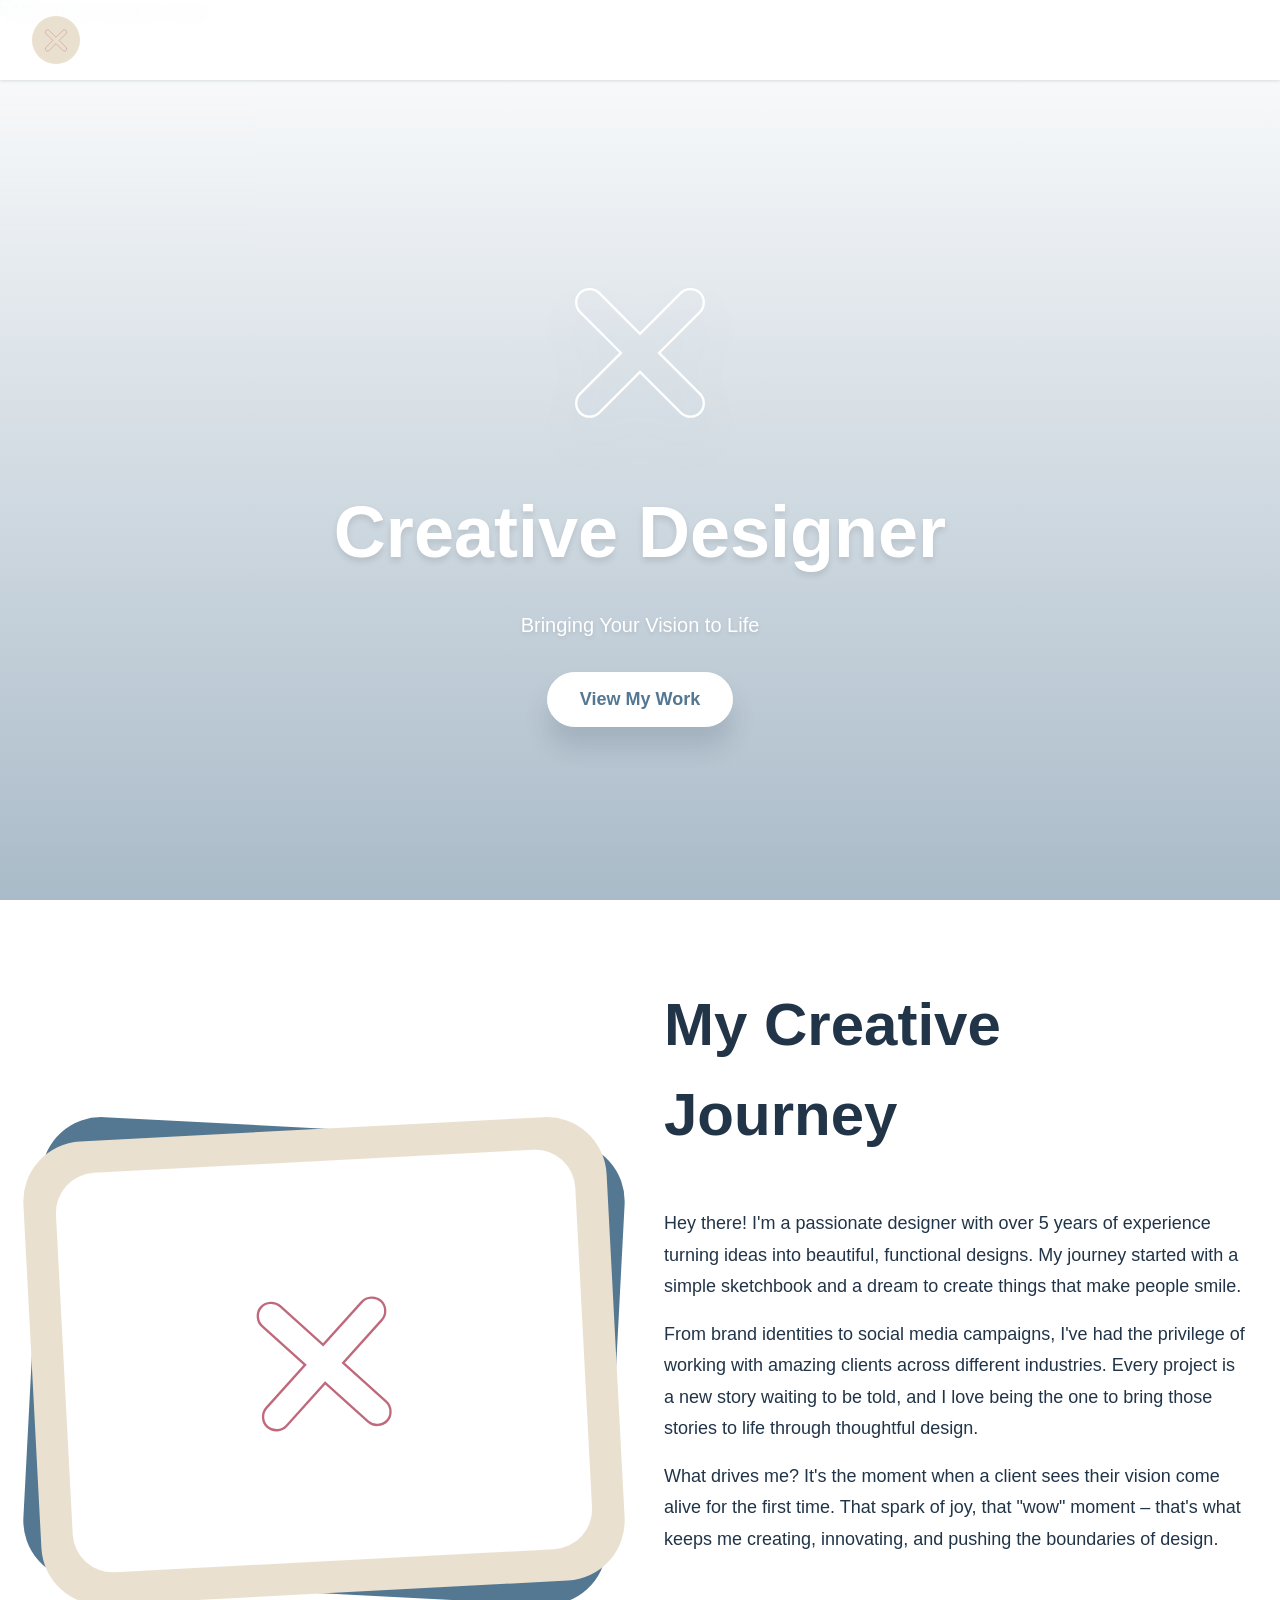
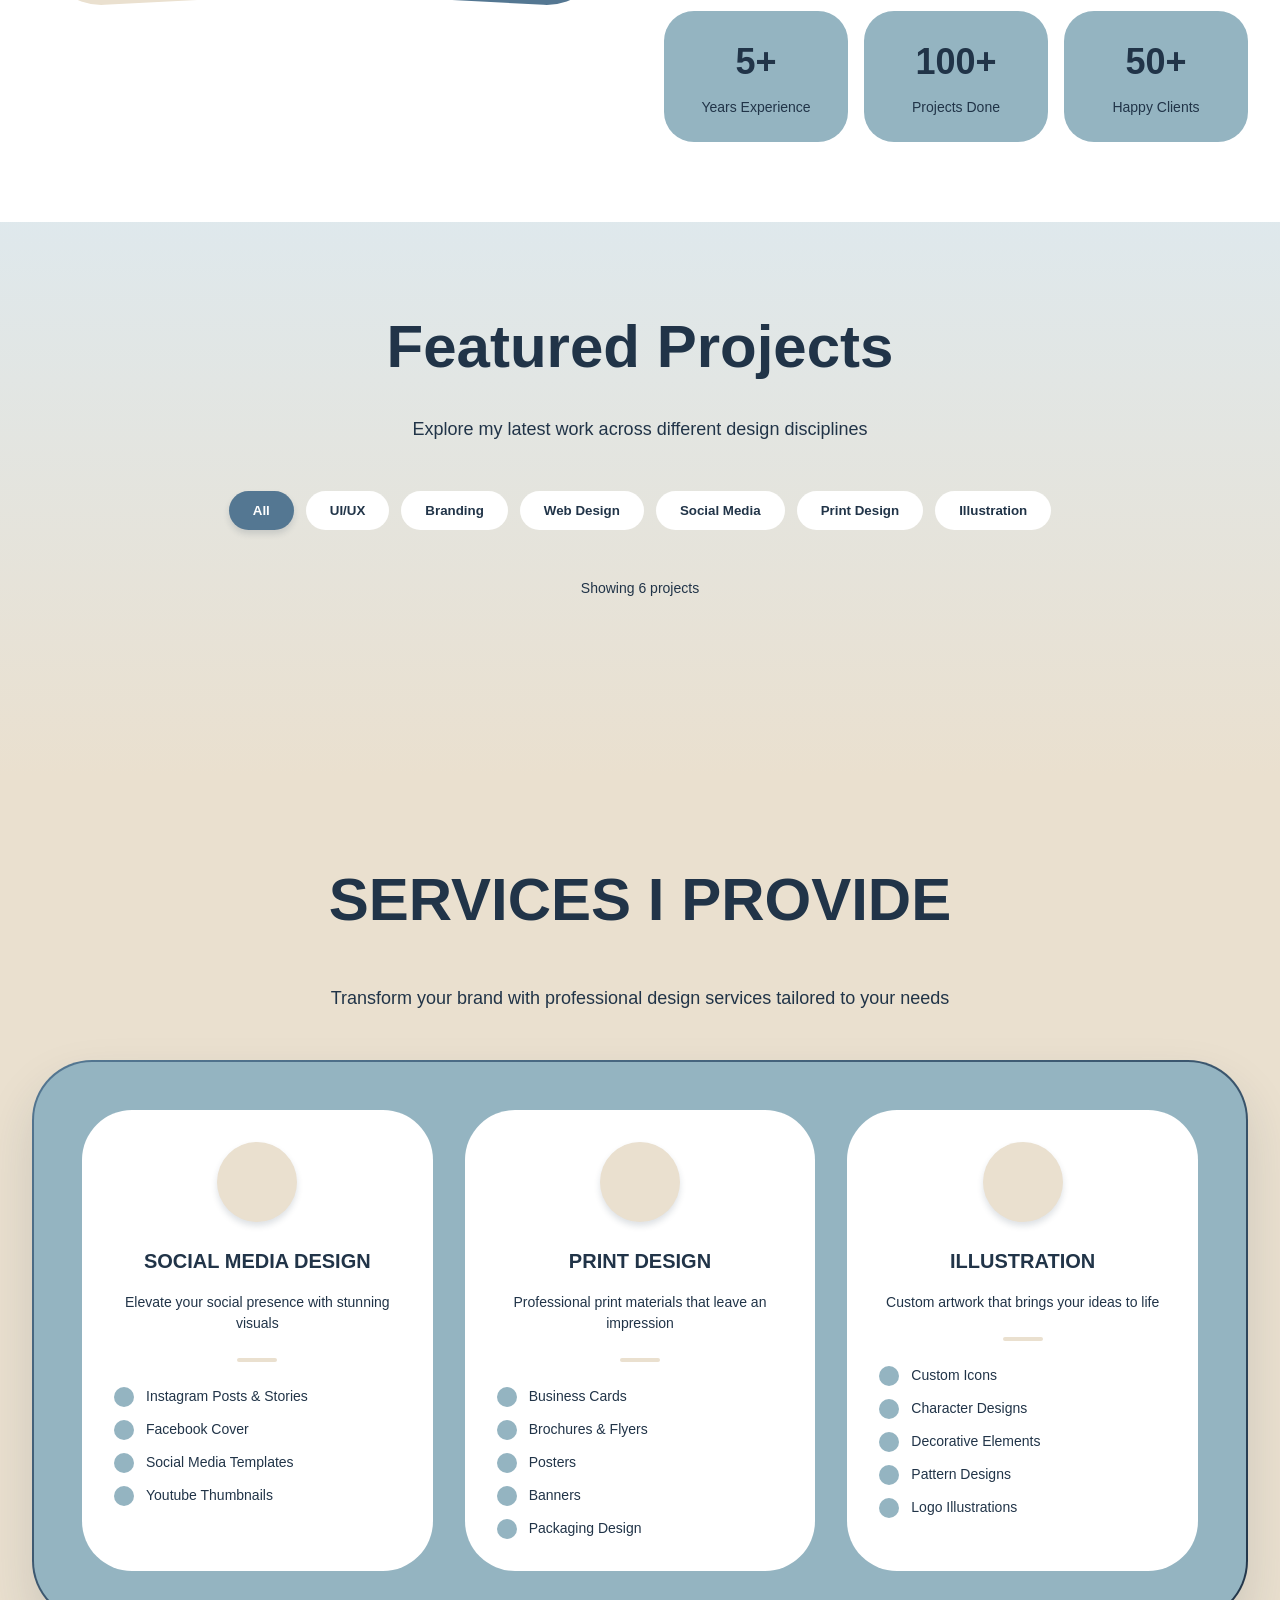
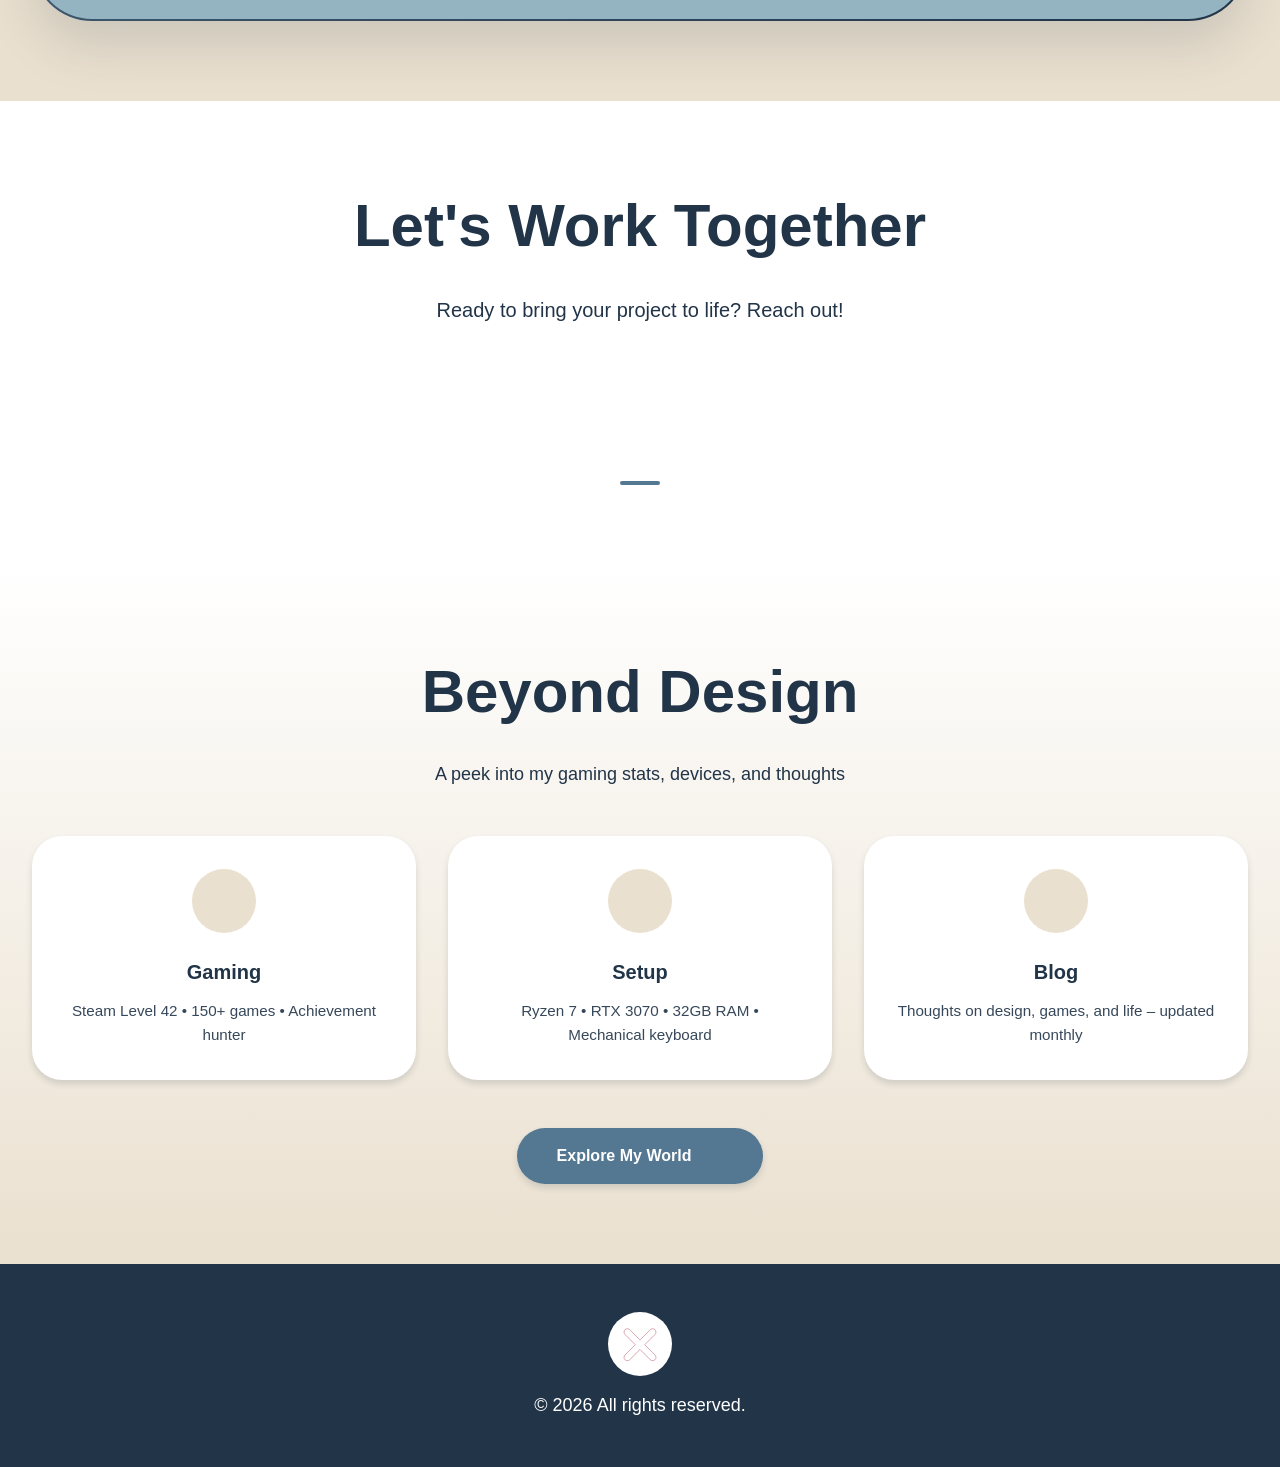
==== commit e99a2675: "Enhanced version of the site" ====
--- a/index.html
+++ b/index.html
@@ -3,7 +3,7 @@
 <head>
     <meta charset="UTF-8">
     <meta name="viewport" content="width=device-width, initial-scale=1.0">
-    <title>Matthew Lynn</title>
+    <title>Youtube</title>
     <link rel="stylesheet" href="style.css">
     <!-- Lucide Icons CDN -->
     <script src="https://unpkg.com/lucide@latest"></script>
@@ -22,47 +22,47 @@
                     </div>
                 </div>
 
-                <!-- Desktop Navigation with Icons -->
-                <div class="nav-links desktop-nav">
+                <!-- Desktop Navigation with Icons - Expand on Hover -->
+                <div class="desktop-nav">
                     <!-- Home -->
-                    <div class="nav-icon-item">
-                        <button class="nav-icon-btn" data-section="hero">
+                    <a href="#" class="nav-link" data-section="hero">
+                        <span class="link-icon">
                             <i data-lucide="home"></i>
-                            <span class="nav-icon-text">Home</span>
-                        </button>
-                    </div>
+                        </span>
+                        <span class="link-title">Home</span>
+                    </a>
                     
                     <!-- About -->
-                    <div class="nav-icon-item">
-                        <button class="nav-icon-btn" data-section="about">
+                    <a href="#" class="nav-link" data-section="about">
+                        <span class="link-icon">
                             <i data-lucide="user"></i>
-                            <span class="nav-icon-text">About</span>
-                        </button>
-                    </div>
+                        </span>
+                        <span class="link-title">About</span>
+                    </a>
                     
                     <!-- Portfolio -->
-                    <div class="nav-icon-item">
-                        <button class="nav-icon-btn" data-section="portfolio">
+                    <a href="#" class="nav-link" data-section="portfolio">
+                        <span class="link-icon">
                             <i data-lucide="briefcase"></i>
-                            <span class="nav-icon-text">Portfolio</span>
-                        </button>
-                    </div>
+                        </span>
+                        <span class="link-title">Portfolio</span>
+                    </a>
                     
                     <!-- Services -->
-                    <div class="nav-icon-item">
-                        <button class="nav-icon-btn" data-section="services">
+                    <a href="#" class="nav-link" data-section="services">
+                        <span class="link-icon">
                             <i data-lucide="sparkles"></i>
-                            <span class="nav-icon-text">Services</span>
-                        </button>
-                    </div>
+                        </span>
+                        <span class="link-title">Services</span>
+                    </a>
                     
                     <!-- Contact -->
-                    <div class="nav-icon-item">
-                        <button class="nav-icon-btn" data-section="contact">
+                    <a href="#" class="nav-link" data-section="contact">
+                        <span class="link-icon">
                             <i data-lucide="mail"></i>
-                            <span class="nav-icon-text">Contact</span>
-                        </button>
-                    </div>
+                        </span>
+                        <span class="link-title">Contact</span>
+                    </a>
                 </div>
 
                 <!-- Theme Toggle Button (Sun/Moon) -->
@@ -397,24 +397,85 @@
 
     <!-- Contact Section -->
     <section id="contact" class="contact-section">
-        <div class="contact-container">
-            <h2 class="section-title">Let's Work Together</h2>
-            <p class="contact-subtitle">Ready to bring your project to life? Reach out!</p>
-            
-            <div class="contact-icons">
-                <!-- Instagram -->
-                <a href="https://instagram.com/yourusername" target="_blank" rel="noopener noreferrer" class="contact-icon" aria-label="Instagram">
+    <div class="contact-container">
+        <h2 class="section-title">Let's Work Together</h2>
+        <p class="contact-subtitle">Ready to bring your project to life? Reach out!</p>
+        
+        <ul class="contact-social-icons">
+            <!-- Instagram -->
+            <li class="icon-content">
+                <a href="https://instagram.com/yourusername" target="_blank" rel="noopener noreferrer" aria-label="Instagram" data-social="instagram">
+                    <div class="filled"></div>
                     <i data-lucide="instagram"></i>
                 </a>
-                
-                <!-- WhatsApp -->
-                <a href="https://wa.me/7339628658" target="_blank" rel="noopener noreferrer" class="contact-icon" aria-label="WhatsApp">
+                <div class="tooltip">Instagram</div>
+            </li>
+            
+            <!-- WhatsApp -->
+            <li class="icon-content">
+                <a href="https://wa.me/7339628658" target="_blank" rel="noopener noreferrer" aria-label="WhatsApp" data-social="whatsapp">
+                    <div class="filled"></div>
                     <i data-lucide="message-circle"></i>
                 </a>
-                
-                <!-- Email -->
-                <a href="mailto:matthewlynn0105@gmail.com" class="contact-icon" aria-label="Email">
+                <div class="tooltip">WhatsApp</div>
+            </li>
+            
+            <!-- Email / Gmail -->
+            <li class="icon-content">
+                <a href="mailto:random@gmail.com" aria-label="Email" data-social="gmail">
+                    <div class="filled"></div>
                     <i data-lucide="mail"></i>
+                </a>
+                <div class="tooltip">Gmail</div>
+            </li>
+        </ul>
+
+        <!-- Decorative line -->
+        <div class="contact-divider"></div>
+    </div>
+    </section>
+
+    <!-- Social Section – a glimpse into my world -->
+    <section id="social" class="social-section">
+        <div class="container">
+            <div class="section-header">
+                <h2 class="section-title">Beyond Design</h2>
+                <p class="section-subtitle">A peek into my gaming stats, devices, and thoughts</p>
+            </div>
+
+            <div class="social-grid">
+                <!-- Gaming stat -->
+                <div class="social-card">
+                    <div class="social-icon">
+                        <i data-lucide="gamepad-2"></i>
+                    </div>
+                    <h3>Gaming</h3>
+                    <p>Steam Level 42 • 150+ games • Achievement hunter</p>
+                </div>
+
+                <!-- Devices -->
+                <div class="social-card">
+                    <div class="social-icon">
+                        <i data-lucide="cpu"></i>
+                    </div>
+                    <h3>Setup</h3>
+                    <p>Ryzen 7 • RTX 3070 • 32GB RAM • Mechanical keyboard</p>
+                </div>
+
+                <!-- Blog -->
+                <div class="social-card">
+                    <div class="social-icon">
+                        <i data-lucide="pen-tool"></i>
+                    </div>
+                    <h3>Blog</h3>
+                    <p>Thoughts on design, games, and life – updated monthly</p>
+                </div>
+            </div>
+
+            <div class="social-cta">
+                <a href="social.html" class="social-btn">
+                    Explore My World
+                    <i data-lucide="arrow-right" class="btn-arrow"></i>
                 </a>
             </div>
         </div>
@@ -428,7 +489,7 @@
                     <path d="M334.680054,336.909821 C323.769989,347.819885 304.709961,347.819885 293.809875,336.909821 L206,249.099945 L118.190125,336.909821 C107.280060,347.819885 88.220032,347.819885 77.319946,336.909821 C66.409882,326.009735 66.409882,306.949707 77.319946,296.039642 L165.129822,208.229767 L77.319946,120.419891 C66.409882,109.509827 66.409882,90.449799 77.319946,79.549713 C88.220032,68.639648 107.280060,68.639648 118.190125,79.549713 L206,167.359589 L293.809875,79.549713 C304.709961,68.639648 323.769989,68.639648 334.680054,79.549713 C345.590118,90.449799 345.590118,109.509827 334.680054,120.419891 L246.870178,208.229767 L334.680054,296.039642 C345.590118,306.949707 345.590118,326.009735 334.680054,336.909821 Z" stroke="#c0697c" stroke-width="5" />
                 </svg>
             </div>
-            <p>© 2026 Matthew Lynn. All rights reserved.</p>
+            <p>© 2026 All rights reserved.</p>
         </div>
     </footer>
 
--- a/style.css
+++ b/style.css
@@ -20,29 +20,31 @@
     --mobile-menu-bg: white;
     --border-light: #94B4C1;
     --filter-text: var(--text-primary);
+    /* Hover text for service list items – lighter for better visibility */
+    --hover-text: var(--light-blue);
 }
 
 .dark-mode {
-    /* Dark Mode Colors */
-    --bg-primary: #1a1a2e;
-    --text-primary: #e0e0e0;
-    --accent-primary: #7fa9c4;
-    --accent-secondary: #4a6b7a;
-    --beige: #2a3a4a;
-    --card-bg: #2d2d44;
-    --nav-bg: rgba(26, 26, 46, 0.95);
-    --footer-bg: #0f0f1f;
+    /* Dark Mode Colors – from your palette */
+    --bg-primary: #331D2C;        /* deepest background */
+    --text-primary: #EFE1D1;       /* soft cream for text */
+    --beige: #5A4A59;              /* medium purple‑grey – used for backgrounds like logo, buttons */
+    --card-bg: #3F2E3E;            /* card backgrounds */
+    --nav-bg: rgba(51, 29, 44, 0.95); /* semi‑transparent primary */
+    --footer-bg: #2A1723;           /* darker footer */
     --shadow-color: rgba(0, 0, 0, 0.3);
-    --dark-blue: #b0d0e0;
-    --medium-blue: #7fa9c4;
-    --light-blue: #4a6b7a;
-    --logo-stroke: #7fa9c4;
-    --hero-btn-color: #7fa9c4;
-    --icon-bg-hover: #2a3a4a;
-    --icon-color: #e0e0e0;
-    --mobile-menu-bg: #1a1a2e;
-    --border-light: #4a6b7a;
-    --filter-text: #1a1a2e; /* darkest color from dark palette */
+    --dark-blue: #C9A8C0;           /* light tint of accent – used for hover effects */
+    --medium-blue: #A78295;         /* main accent (muted lavender) */
+    --light-blue: #8B6A82;          /* darker accent – used for tags, checkmarks */
+    --logo-stroke: #A78295;          /* same as accent */
+    --hero-btn-color: #A78295;       /* same as accent */
+    --icon-bg-hover: #5A4A59;        /* same as beige – hover background */
+    --icon-color: #EFE1D1;           /* same as text */
+    --mobile-menu-bg: #331D2C;       /* same as bg-primary */
+    --border-light: #5A4A59;         /* same as beige – borders */
+    --filter-text: #331D2C;          /* darkest color for filter button text */
+    /* Hover text – use white for maximum visibility in dark mode */
+    --hover-text: #ffffff;
 }
 
 /* Reset and Base Styles */
@@ -135,59 +137,133 @@
     display: none;
     gap: 0.5rem;
     align-items: center;
-}
-
-/* Icon Navigation */
-.nav-icon-item {
+    padding: 0.5rem;
+    border-radius: 15px;
+}
+
+/* Navigation Link - Expand on Hover */
+.nav-link {
+    display: inline-flex;
+    justify-content: center;
+    align-items: center;
+    width: 50px;
+    height: 50px;
+    border-radius: 8px;
     position: relative;
-    display: flex;
-    flex-direction: column;
-    align-items: center;
-}
-
-.nav-icon-btn {
-    background: transparent;
-    border: none;
+    z-index: 1;
+    overflow: hidden;
+    transform-origin: center left;
+    transition: width 0.3s ease-in;
+    text-decoration: none;
+    color: var(--icon-color);
     cursor: pointer;
-    padding: 0.5rem;
-    border-radius: 9999px;
-    display: flex;
-    flex-direction: column;
+}
+
+.nav-link:before {
+    position: absolute;
+    z-index: -1;
+    content: "";
+    display: block;
+    border-radius: 8px;
+    width: 100%;
+    height: 100%;
+    top: 0;
+    transform: translateX(100%);
+    transition: transform 0.3s ease-in;
+    transform-origin: center right;
+    background-color: var(--icon-bg-hover);
+}
+
+.nav-link:hover,
+.nav-link:focus {
+    outline: 0;
+    width: 120px; /* Slightly wider to accommodate all text consistently */
+}
+
+.nav-link:hover:before,
+.nav-link:hover .link-title {
+    transform: translateX(0);
+    opacity: 1;
+}
+
+.nav-link .link-icon {
+    width: 24px;
+    height: 24px;
+    display: flex;
     align-items: center;
     justify-content: center;
-    color: var(--icon-color);
-    transition: all 0.5s ease;
-    width: 3rem;
-}
-
-.nav-icon-btn:hover {
-    background: var(--icon-bg-hover);
-    transform: scale(1.1);
-}
-
-.nav-icon-btn i {
-    width: 1.5rem;
-    height: 1.5rem;
+    flex-shrink: 0;
+    left: 13px;
+    position: absolute;
+}
+
+.nav-link .link-icon i {
+    width: 24px;
+    height: 24px;
     stroke: currentColor;
-    transition: all 0.5s ease;
-}
-
-.nav-icon-text {
-    font-size: 0.75rem;
+}
+
+.nav-link .link-title {
+    transform: translateX(100%);
+    transition: transform 0.2s ease-in;
+    transform-origin: center right;
+    display: block;
+    text-align: left;
+    padding-left: 45px; /* Fixed padding to create consistent space after icon */
+    width: 100%;
+    font-size: 0.9rem;
     font-weight: 500;
     opacity: 0;
-    position: absolute;
-    bottom: -0.8rem;
-    left: 50%;
-    transform: translateX(-50%);
-    transition: opacity 0.5s ease;
     white-space: nowrap;
-    pointer-events: none;
-    color: var(--text-primary);
-}
-
-.nav-icon-btn:hover .nav-icon-text {
-    opacity: 1;
+    letter-spacing: 0.3px; /* Slight letter spacing for better readability */
+}
+
+/* Dark mode adjustments */
+.dark-mode .nav-link {
+    color: var(--icon-color);
+}
+
+.dark-mode .nav-link:before {
+    background-color: var(--icon-bg-hover);
+}
+
+.dark-mode .nav-link:hover {
+    color: white;
+}
+
+.dark-mode .nav-link:hover:before {
+    background-color: var(--medium-blue);
+}
+
+/* Remove old icon navigation styles */
+.nav-icon-item,
+.nav-icon-btn,
+.nav-icon-text {
+    display: none;
+}
+
+/* Dark mode adjustments */
+.dark-mode .nav-link {
+    color: var(--icon-color);
+}
+
+.dark-mode .nav-link:before {
+    background-color: var(--icon-bg-hover);
+}
+
+.dark-mode .nav-link:hover {
+    color: white;
+}
+
+.dark-mode .nav-link:hover:before {
+    background-color: var(--medium-blue);
+}
+
+/* Remove old icon navigation styles */
+.nav-icon-item,
+.nav-icon-btn,
+.nav-icon-text {
+    display: none;
 }
 
 /* Theme Toggle Button */
@@ -361,29 +437,110 @@
     margin-bottom: 2rem;
 }
 
+/* Hero Section Button - Liquid Fill Animation */
 .hero-btn {
+    display: inline-block;
+    transition: all 0.5s ease-in-out;
+    position: relative;
+    overflow: hidden;
+    z-index: 1;
+    color: var(--hero-btn-color);
     padding: 1rem 2rem;
+    font-size: 18px;
+    font-weight: 600;
+    border-radius: 9999px;
     background: white;
+    border: 1px solid white;
+    box-shadow: 0 20px 25px var(--shadow-color);
+    cursor: pointer;
+}
+
+.hero-btn:active {
+    color: #666;
+    box-shadow: inset 4px 4px 12px #c5c5c5, inset -4px -4px 12px #ffffff;
+}
+
+.hero-btn:before {
+    content: "";
+    position: absolute;
+    left: 50%;
+    transform: translateX(-50%) scaleY(1) scaleX(1.25);
+    top: 100%;
+    width: 140%;
+    height: 180%;
+    background-color: rgba(0, 0, 0, 0.05);
+    border-radius: 50%;
+    display: block;
+    transition: all 0.5s 0.1s cubic-bezier(0.55, 0, 0.1, 1);
+    z-index: -1;
+}
+
+.hero-btn:after {
+    content: "";
+    position: absolute;
+    left: 55%;
+    transform: translateX(-50%) scaleY(1) scaleX(1.45);
+    top: 180%;
+    width: 160%;
+    height: 190%;
+    background-color: var(--medium-blue);
+    border-radius: 50%;
+    display: block;
+    transition: all 0.5s 0.1s cubic-bezier(0.55, 0, 0.1, 1);
+    z-index: -1;
+}
+
+.hero-btn:hover {
+    color: #ffffff;
+    border: 1px solid var(--medium-blue);
+    background: transparent;
+}
+
+.hero-btn:hover:before {
+    top: -35%;
+    background-color: var(--medium-blue);
+    transform: translateX(-50%) scaleY(1.3) scaleX(0.8);
+}
+
+.hero-btn:hover:after {
+    top: -45%;
+    background-color: var(--medium-blue);
+    transform: translateX(-50%) scaleY(1.3) scaleX(0.8);
+}
+
+/* Dark mode specific adjustments for better visibility */
+.dark-mode .hero-btn {
     color: var(--hero-btn-color);
-    border: none;
-    border-radius: 9999px;
-    font-weight: 600;
-    cursor: pointer;
-    transition: all 0.5s ease;
-    box-shadow: 0 20px 25px var(--shadow-color);
-}
-
-.hero-btn:hover {
-    background: var(--medium-blue);
-    color: white;
-    transform: scale(1.1);
-}
-
-/* About Section */
+    background: var(--card-bg);
+    border: 1px solid var(--card-bg);
+    box-shadow: 0 20px 25px rgba(0, 0, 0, 0.5);
+}
+
+.dark-mode .hero-btn:after {
+    background-color: var(--dark-blue); /* Brighter accent for dark mode */
+}
+
+.dark-mode .hero-btn:hover {
+    color: #ffffff;
+    border: 1px solid var(--dark-blue);
+}
+
+.dark-mode .hero-btn:hover:before {
+    background-color: var(--dark-blue); /* Brighter fill on hover */
+}
+
+.dark-mode .hero-btn:hover:after {
+    background-color: var(--dark-blue); /* Brighter fill on hover */
+}
+
+/* About Section – now with vertical centering */
 .about-section {
     padding: 5rem 0;
     background: var(--bg-primary);
     transition: background-color 0.5s ease;
+    min-height: 100vh;
+    display: flex;
+    align-items: center; /* vertically center the container */
 }
 
 .about-grid {
@@ -569,6 +726,7 @@
     margin-bottom: 4rem;
 }
 
+/* ===== PROJECT CARD (Option A – overlay description) ===== */
 .project-card {
     position: relative;
     background: var(--card-bg);
@@ -605,7 +763,7 @@
     inset: 0;
     background: linear-gradient(to top, rgba(33, 52, 72, 0.8), rgba(84, 119, 146, 0.4), transparent);
     opacity: 0;
-    transition: opacity 0.3s ease;
+    transition: opacity 0.5s ease;
 }
 
 .project-card:hover .project-overlay {
@@ -619,7 +777,7 @@
     right: 0;
     padding: 1.5rem;
     transform: translateY(1rem);
-    transition: transform 0.3s ease;
+    transition: transform 0.5s ease;
 }
 
 .project-card:hover .project-overlay-content {
@@ -690,12 +848,16 @@
 }
 
 .like-btn.liked svg {
-    fill: var(--medium-blue);
-    stroke: var(--medium-blue);
+    fill: #e11d48;
+    stroke: #e11d48;
 }
 
 .project-info {
     padding: 1.5rem;
+    position: relative;
+    z-index: 2;
+    background: var(--card-bg);
+    border-radius: 0 0 35px 35px;
 }
 
 .project-header {
@@ -734,15 +896,25 @@
     transition: color 0.5s ease;
 }
 
+/* Description overlay – slides up from bottom */
 .project-description {
-    max-height: 0;
-    overflow: hidden;
-    transition: max-height 0.5s ease;
+    position: absolute;
+    left: 0;
+    right: 0;
+    bottom: 0;
+    background: var(--card-bg);
+    border-radius: 0 0 35px 35px;
+    padding: 1.5rem;
+    transform: translateY(100%);
+    transition: transform 0.5s ease;
+    box-shadow: 0 -10px 20px var(--shadow-color);
+    z-index: 5;
+    max-height: 24rem;
+    overflow-y: auto;
 }
 
 .project-description.expanded {
-    max-height: 24rem;
-    margin-bottom: 1rem;
+    transform: translateY(0);
 }
 
 .project-description p {
@@ -780,6 +952,9 @@
     border-radius: 9999px;
     cursor: pointer;
     transition: all 0.5s ease;
+    margin-top: 1rem;
+    position: relative;
+    z-index: 6;
 }
 
 .project-details-btn:hover {
@@ -940,8 +1115,80 @@
 }
 
 .service-card:hover {
+    background: var(--medium-blue);      /* solid color on hover */
     transform: scale(1.05);
     box-shadow: 0 25px 50px var(--shadow-color);
+}
+
+/* Hide the gradient overlay on hover */
+.service-card:hover .service-gradient {
+    opacity: 0;
+}
+
+/* Make all text white on hover for contrast */
+.service-card:hover .service-title,
+.service-card:hover .service-description,
+.service-card:hover .service-list li {
+    color: white;
+}
+
+/* Adjust checkmark background and icon on card hover */
+.service-card:hover .service-check {
+    background: white;
+}
+.service-card:hover .service-check svg {
+    color: var(--medium-blue);
+}
+
+/* Divider becomes white and expands */
+.service-card:hover .service-divider {
+    background: white;
+    width: 7rem;   /* expanded width on hover */
+}
+
+/* "Learn More" button – now appears with solid background */
+.service-card:hover .service-btn {
+    opacity: 1;
+    transform: translateY(0);
+    background: white;
+    color: var(--medium-blue);
+}
+.service-card:hover .service-btn:hover {
+    background: var(--dark-blue);
+    color: white;
+}
+
+/* Hover on individual service list items when the card is hovered (default) */
+.service-card:hover .service-list li:hover {
+    color: var(--dark-blue);
+}
+.service-card:hover .service-list li:hover .service-check {
+    background: var(--dark-blue);
+}
+.service-card:hover .service-list li:hover .service-check svg {
+    color: white;
+}
+
+/* Light mode – when card is hovered and list item is hovered, use light blue for better visibility */
+:root:not(.dark-mode) .service-card:hover .service-list li:hover {
+    color: var(--light-blue);
+}
+:root:not(.dark-mode) .service-card:hover .service-list li:hover .service-check {
+    background: var(--light-blue);
+}
+:root:not(.dark-mode) .service-card:hover .service-list li:hover .service-check svg {
+    color: white;
+}
+
+/* Dark mode override – use the footer background color (#2a1723) when hovering list item inside a hovered card */
+.dark-mode .service-card:hover .service-list li:hover {
+    color: var(--footer-bg);
+}
+.dark-mode .service-card:hover .service-list li:hover .service-check {
+    background: var(--footer-bg);
+}
+.dark-mode .service-card:hover .service-list li:hover .service-check svg {
+    color: white;
 }
 
 .service-gradient {
@@ -952,10 +1199,6 @@
     transition: all 0.5s ease;
 }
 
-.service-card:hover .service-gradient {
-    background: linear-gradient(to bottom right, rgba(234, 224, 207, 0.3), rgba(84, 119, 146, 0.1));
-}
-
 .service-content {
     position: relative;
     z-index: 10;
@@ -1005,10 +1248,6 @@
     color: var(--text-primary);
 }
 
-.service-card:hover .service-title {
-    color: var(--medium-blue);
-}
-
 .service-description {
     text-align: center;
     color: var(--text-primary);
@@ -1018,8 +1257,9 @@
     transition: color 0.5s ease;
 }
 
+/* Service divider – starts shorter, expands on hover */
 .service-divider {
-    width: 4rem;
+    width: 2.5rem;          /* shorter initial width */
     height: 0.25rem;
     background: var(--beige);
     margin: 0 auto 1.5rem;
@@ -1027,11 +1267,6 @@
     transition: all 0.5s ease;
 }
 
-.service-card:hover .service-divider {
-    width: 6rem;
-    background: var(--medium-blue);
-}
-
 .service-list {
     list-style: none;
     display: flex;
@@ -1046,10 +1281,6 @@
     color: var(--text-primary);
     transition: color 0.5s ease;
     font-size: 0.875rem;
-}
-
-.service-list li:hover {
-    color: var(--medium-blue);
 }
 
 .service-check {
@@ -1064,10 +1295,6 @@
     transition: background 0.5s ease;
 }
 
-.service-list li:hover .service-check {
-    background: var(--medium-blue);
-}
-
 .service-check svg {
     width: 0.875rem;
     height: 0.875rem;
@@ -1075,13 +1302,45 @@
     transition: color 0.5s ease;
 }
 
+/* Hover on list items when the card is NOT hovered – now uses lighter color */
+.service-list li:hover {
+    color: var(--hover-text);
+}
+.service-list li:hover .service-check {
+    background: var(--hover-text);
+}
 .service-list li:hover .service-check svg {
+    color: white;
+}
+
+.service-cta {
+    margin-top: 2rem;
+    text-align: center;
+}
+
+.service-btn {
+    padding: 0.5rem 1.5rem;
+    background: var(--beige);
+    color: var(--text-primary);
+    border: none;
+    border-radius: 9999px;
+    font-size: 0.875rem;
+    font-weight: 600;
+    cursor: pointer;
+    opacity: 0;
+    transform: translateY(0.5rem);
+    transition: all 0.5s ease;
+}
+
+.service-btn:hover {
+    background: var(--medium-blue);
     color: white;
 }
 
 /* Contact Section */
 .contact-section {
     padding: 5rem 0;
+    margin-bottom: 0.1rem; /* reduced from 2rem – adjust as needed */
     background: var(--bg-primary);
     transition: background-color 0.5s ease;
 }
@@ -1135,6 +1394,138 @@
     transition: all 0.5s ease;
 }
 
+/* Contact divider – same as service divider, expands on section hover */
+.contact-divider {
+    width: 2.5rem;
+    height: 0.25rem;
+    background: var(--medium-blue);
+    margin: 2rem auto 0;
+    border-radius: 9999px;
+    transition: width 0.5s ease;
+}
+
+.contact-section:hover .contact-divider {
+    width: 7rem;
+    background: var(--dark-blue); /* optional change on hover */
+}
+
+/* ===== SOCIAL SECTION ===== */
+.social-section {
+    padding: 5rem 0;
+    background: linear-gradient(to bottom, var(--bg-primary), var(--beige));
+    transition: background-color 0.5s ease;
+}
+
+.social-grid {
+    display: grid;
+    grid-template-columns: 1fr;
+    gap: 2rem;
+    margin: 3rem 0;
+}
+
+.social-card {
+    background: var(--card-bg);
+    border-radius: 30px;
+    padding: 2rem;
+    text-align: center;
+    transition: all 0.5s ease;
+    box-shadow: 0 4px 6px var(--shadow-color);
+    border: 1px solid transparent;
+}
+
+.social-card:hover {
+    transform: scale(1.02);
+    box-shadow: 0 10px 20px var(--shadow-color);
+    border-color: var(--medium-blue);
+}
+
+.social-icon {
+    width: 4rem;
+    height: 4rem;
+    background: var(--beige);
+    border-radius: 50%;
+    display: flex;
+    align-items: center;
+    justify-content: center;
+    margin: 0 auto 1.5rem;
+    color: var(--medium-blue);
+    transition: all 0.5s ease;
+}
+
+.social-card:hover .social-icon {
+    background: var(--medium-blue);
+    color: white;
+}
+
+.social-icon svg {
+    width: 2rem;
+    height: 2rem;
+    stroke: currentColor;
+}
+
+.social-card h3 {
+    font-size: 1.25rem;
+    font-weight: 700;
+    color: var(--text-primary);
+    margin-bottom: 0.75rem;
+    transition: color 0.5s ease;
+}
+
+.social-card:hover h3 {
+    color: var(--medium-blue);
+}
+
+.social-card p {
+    color: var(--text-primary);
+    font-size: 0.95rem;
+    line-height: 1.6;
+    opacity: 0.9;
+}
+
+.social-cta {
+    text-align: center;
+    margin-top: 3rem;
+}
+
+.social-btn {
+    display: inline-flex;
+    align-items: center;
+    gap: 0.75rem;
+    padding: 1rem 2.5rem;
+    background: var(--medium-blue);
+    color: white;
+    border: none;
+    border-radius: 50px;
+    font-weight: 600;
+    cursor: pointer;
+    transition: all 0.5s ease;
+    box-shadow: 0 4px 6px var(--shadow-color);
+    text-decoration: none;
+}
+
+.social-btn:hover {
+    background: var(--dark-blue);
+    transform: scale(1.05);
+}
+
+.social-btn .btn-arrow {
+    width: 1.25rem;
+    height: 1.25rem;
+    stroke: currentColor;
+    transition: transform 0.5s ease;
+}
+
+.social-btn:hover .btn-arrow {
+    transform: translateX(5px);
+}
+
+/* Responsive */
+@media (min-width: 640px) {
+    .social-grid {
+        grid-template-columns: repeat(3, 1fr);
+    }
+}
+
 /* Footer */
 .footer {
     background: var(--footer-bg);
@@ -1204,7 +1595,7 @@
     }
 }
 
-/* Responsive Design – unchanged except for theme toggle positioning */
+/* Responsive Design */
 @media (max-width: 480px) {
     .container {
         padding: 0 1rem;
@@ -1438,4 +1829,100 @@
     .services-inner {
         padding: 3rem;
     }
+}
+/* ===== CONTACT SECTION SOCIAL ICONS (ANIMATED) ===== */
+.contact-social-icons {
+    list-style: none;
+    display: flex;
+    justify-content: center;
+    align-items: center;
+    gap: 2rem;
+    margin: 3rem 0;
+    padding: 0;
+}
+
+.contact-social-icons .icon-content {
+    margin: 0 10px;
+    position: relative;
+}
+
+/* Tooltip completely removed */
+.contact-social-icons .icon-content .tooltip {
+    display: none;
+}
+
+.contact-social-icons .icon-content a {
+    position: relative;
+    overflow: hidden;
+    display: flex;
+    justify-content: center;
+    align-items: center;
+    width: 60px;
+    height: 60px;
+    border-radius: 50%;
+    color: #4d4d4d;
+    background-color: #fff;
+    transition: all 0.5s ease-in-out;
+    text-decoration: none;
+}
+
+.contact-social-icons .icon-content a:hover {
+    box-shadow: 3px 2px 45px 0px rgb(0 0 0 / 12%);
+}
+
+.contact-social-icons .icon-content a svg,
+.contact-social-icons .icon-content a i {
+    position: relative;
+    z-index: 1;
+    width: 30px;
+    height: 30px;
+    stroke: currentColor;
+}
+
+.contact-social-icons .icon-content a:hover {
+    color: white;
+}
+
+.contact-social-icons .icon-content a .filled {
+    position: absolute;
+    top: auto;
+    bottom: 0;
+    left: 0;
+    width: 100%;
+    height: 0;
+    transition: all 0.5s ease-in-out;
+}
+
+.contact-social-icons .icon-content a:hover .filled {
+    height: 100%;
+}
+
+/* Instagram colors - solid muted pinkish-purple */
+.contact-social-icons .icon-content a[data-social="instagram"] .filled {
+    background: #B58DB2;  /* muted pinkish-purple */
+}
+
+/* WhatsApp colors - muted green */
+.contact-social-icons .icon-content a[data-social="whatsapp"] .filled {
+    background: #5F8B6F;  /* muted sage green */
+}
+
+/* Gmail colors - muted red */
+.contact-social-icons .icon-content a[data-social="gmail"] .filled {
+    background: #B47A7A;  /* muted dusty rose */
+}
+
+/* Dark mode adjustments */
+.dark-mode .contact-social-icons .icon-content a {
+    background-color: var(--card-bg);
+    color: var(--text-primary);
+}
+
+.dark-mode .contact-social-icons .icon-content a:hover {
+    color: white;
+}
+
+/* Remove old contact icons styles if they conflict */
+.contact-icons {
+    display: none;
 }
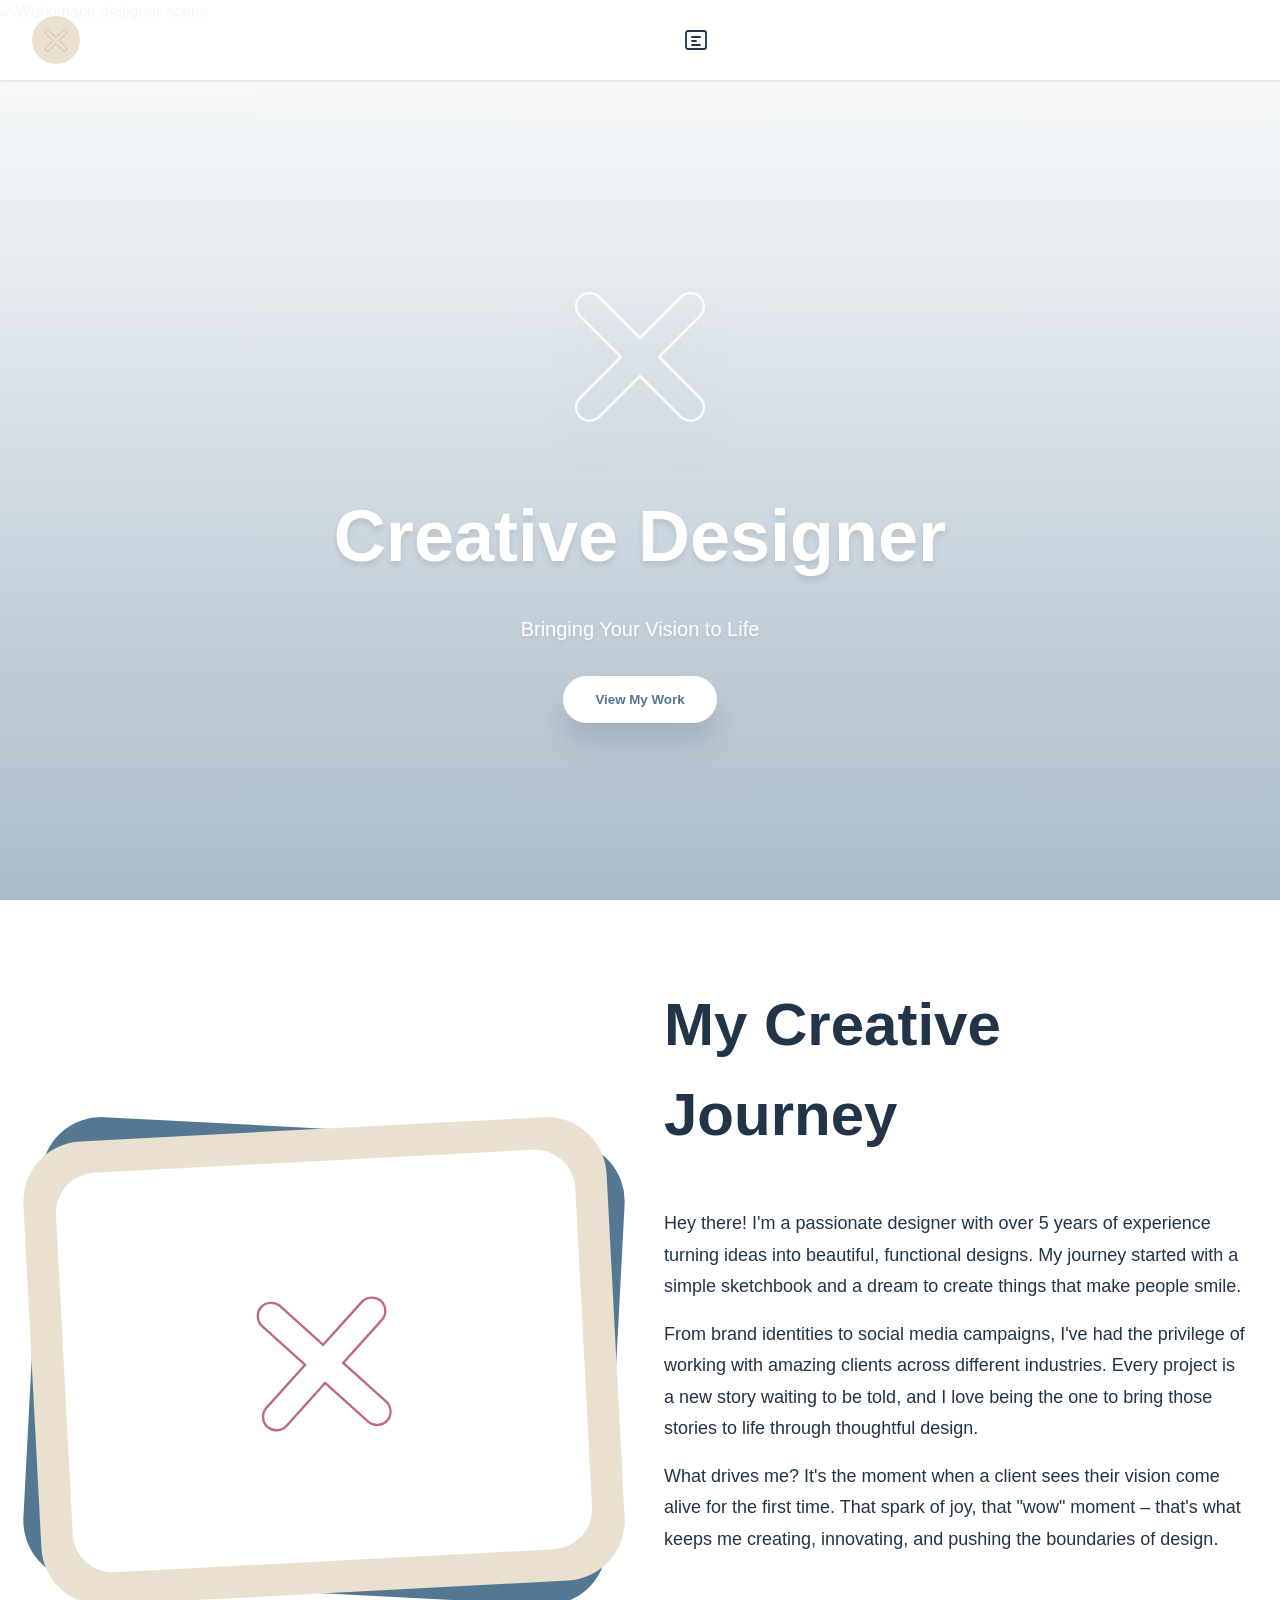
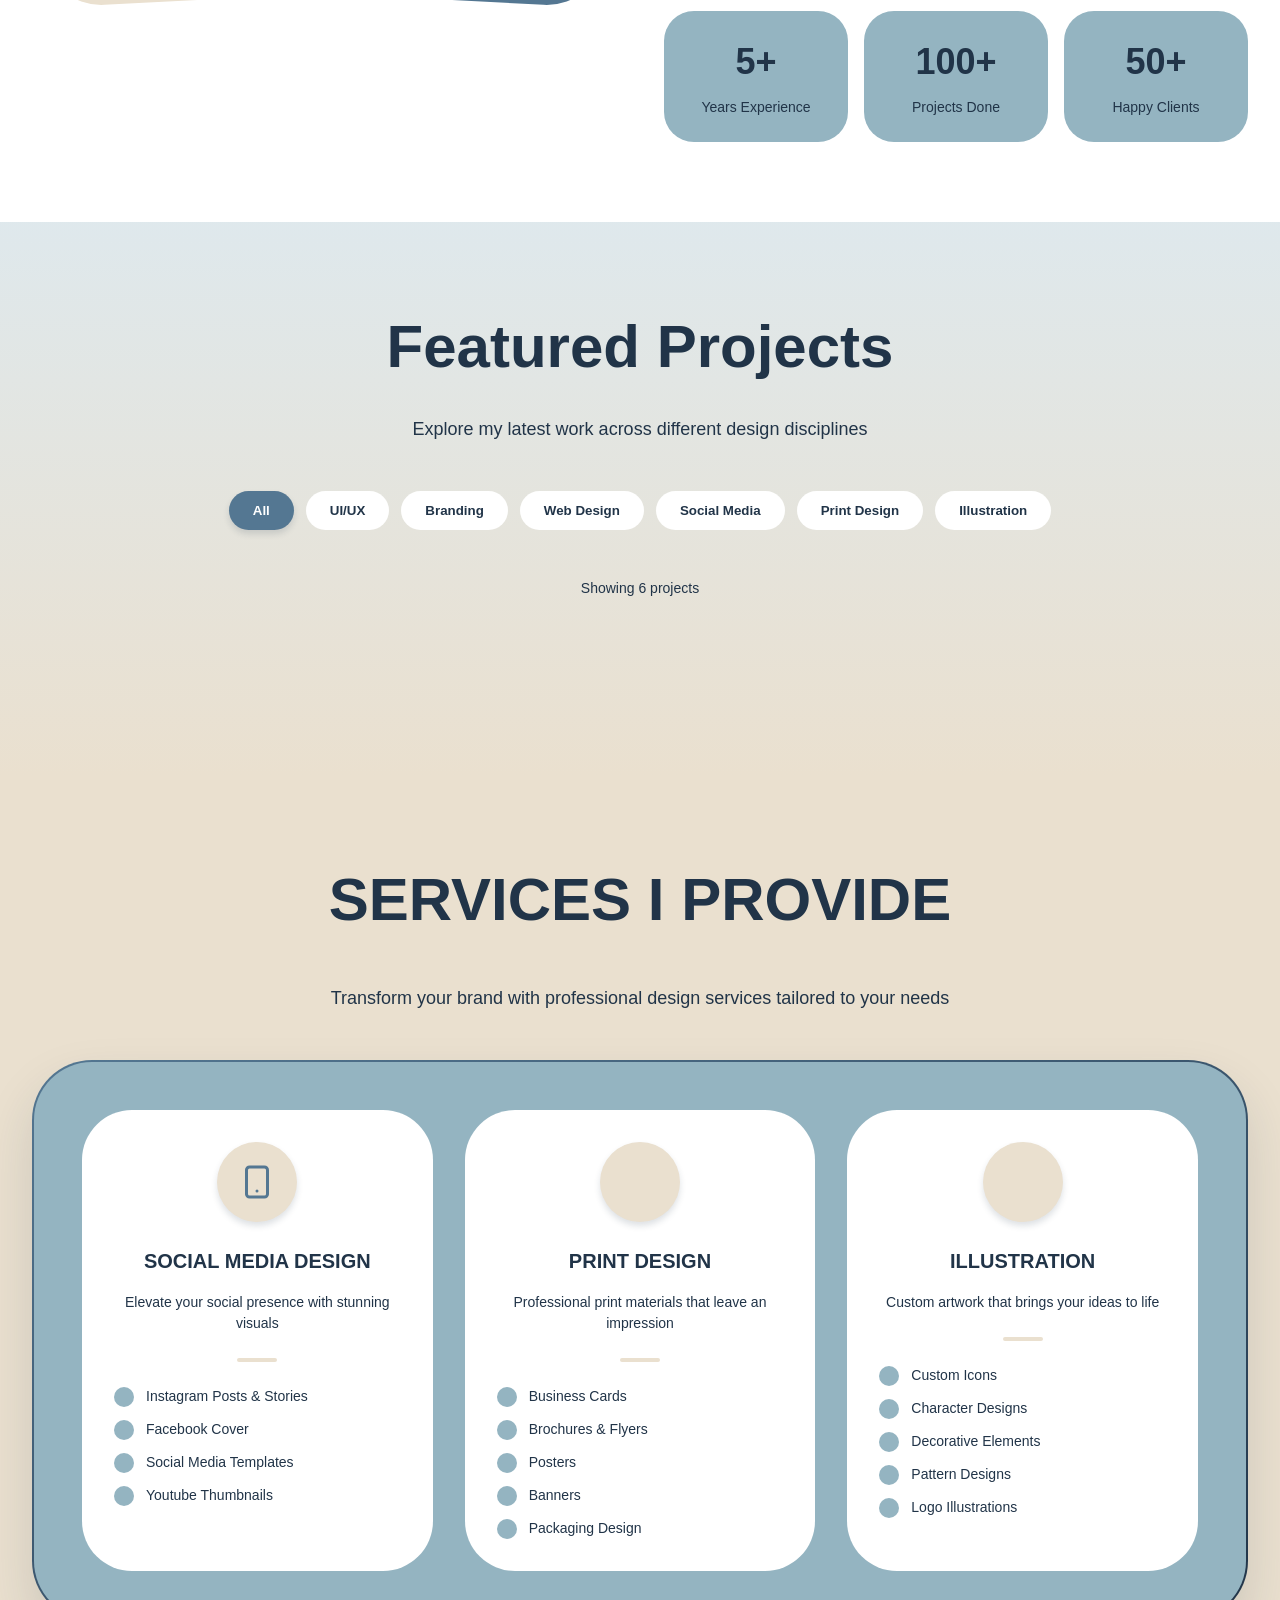
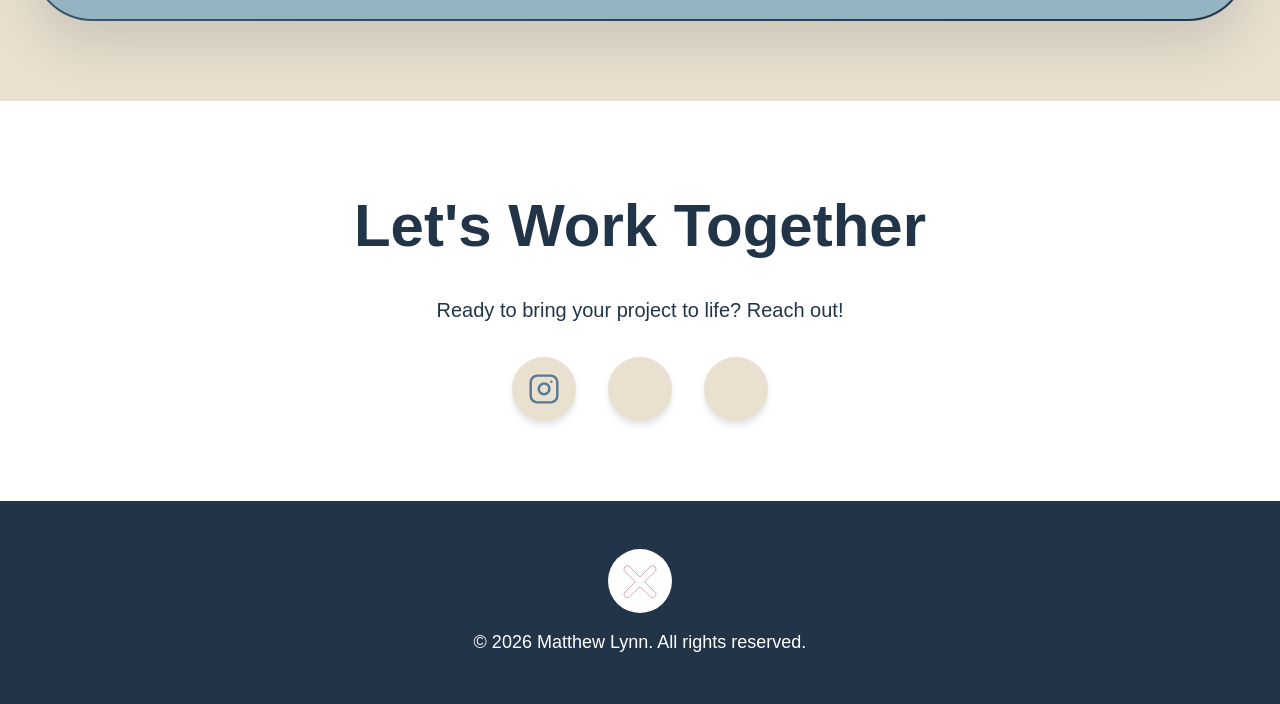
==== commit dd059fb1: "Changed the icons and added nav animation" ====
--- a/index.html
+++ b/index.html
@@ -1,13 +1,15 @@
 <!DOCTYPE html>
 <html lang="en">
+
 <head>
     <meta charset="UTF-8">
     <meta name="viewport" content="width=device-width, initial-scale=1.0">
-    <title>Youtube</title>
+    <title>Matthew Lynn</title>
     <link rel="stylesheet" href="style.css">
     <!-- Lucide Icons CDN -->
     <script src="https://unpkg.com/lucide@latest"></script>
 </head>
+
 <body>
     <!-- Navigation -->
     <nav class="nav">
@@ -17,52 +19,61 @@
                 <div class="nav-logo">
                     <div class="logo-circle">
                         <svg class="logo-svg" fill="none" viewBox="0 0 412 404">
-                            <path d="M334.680054,336.909821 C323.769989,347.819885 304.709961,347.819885 293.809875,336.909821 L206,249.099945 L118.190125,336.909821 C107.280060,347.819885 88.220032,347.819885 77.319946,336.909821 C66.409882,326.009735 66.409882,306.949707 77.319946,296.039642 L165.129822,208.229767 L77.319946,120.419891 C66.409882,109.509827 66.409882,90.449799 77.319946,79.549713 C88.220032,68.639648 107.280060,68.639648 118.190125,79.549713 L206,167.359589 L293.809875,79.549713 C304.709961,68.639648 323.769989,68.639648 334.680054,79.549713 C345.590118,90.449799 345.590118,109.509827 334.680054,120.419891 L246.870178,208.229767 L334.680054,296.039642 C345.590118,306.949707 345.590118,326.009735 334.680054,336.909821 Z" stroke="#c0697c" stroke-width="5" />
+                            <path
+                                d="M334.680054,336.909821 C323.769989,347.819885 304.709961,347.819885 293.809875,336.909821 L206,249.099945 L118.190125,336.909821 C107.280060,347.819885 88.220032,347.819885 77.319946,336.909821 C66.409882,326.009735 66.409882,306.949707 77.319946,296.039642 L165.129822,208.229767 L77.319946,120.419891 C66.409882,109.509827 66.409882,90.449799 77.319946,79.549713 C88.220032,68.639648 107.280060,68.639648 118.190125,79.549713 L206,167.359589 L293.809875,79.549713 C304.709961,68.639648 323.769989,68.639648 334.680054,79.549713 C345.590118,90.449799 345.590118,109.509827 334.680054,120.419891 L246.870178,208.229767 L334.680054,296.039642 C345.590118,306.949707 345.590118,326.009735 334.680054,336.909821 Z"
+                                stroke="#c0697c" stroke-width="5" />
                         </svg>
                     </div>
                 </div>
 
-                <!-- Desktop Navigation with Icons - Expand on Hover -->
-                <div class="desktop-nav">
+                <!-- Desktop Navigation with Icons -->
+                <div class="nav-links desktop-nav">
                     <!-- Home -->
-                    <a href="#" class="nav-link" data-section="hero">
-                        <span class="link-icon">
+                    <div class="nav-icon-item">
+                        <button class="nav-icon-btn" data-section="hero">
                             <i data-lucide="home"></i>
-                        </span>
-                        <span class="link-title">Home</span>
-                    </a>
-                    
+                            <span class="nav-icon-text">Home</span>
+                        </button>
+                    </div>
+
                     <!-- About -->
-                    <a href="#" class="nav-link" data-section="about">
-                        <span class="link-icon">
+                    <div class="nav-icon-item">
+                        <button class="nav-icon-btn" data-section="about">
                             <i data-lucide="user"></i>
-                        </span>
-                        <span class="link-title">About</span>
-                    </a>
-                    
+                            <span class="nav-icon-text">About</span>
+                        </button>
+                    </div>
+
                     <!-- Portfolio -->
-                    <a href="#" class="nav-link" data-section="portfolio">
-                        <span class="link-icon">
+                    <div class="nav-icon-item">
+                        <button class="nav-icon-btn" data-section="portfolio">
                             <i data-lucide="briefcase"></i>
-                        </span>
-                        <span class="link-title">Portfolio</span>
-                    </a>
-                    
+                            <span class="nav-icon-text">Portfolio</span>
+                        </button>
+                    </div>
+
                     <!-- Services -->
-                    <a href="#" class="nav-link" data-section="services">
-                        <span class="link-icon">
-                            <i data-lucide="sparkles"></i>
-                        </span>
-                        <span class="link-title">Services</span>
-                    </a>
-                    
+                    <div class="nav-icon-item">
+                        <button class="nav-icon-btn" data-section="services">
+                            <svg xmlns="http://www.w3.org/2000/svg" width="24" height="24" viewBox="0 0 24 24"
+                                fill="none" stroke="currentColor" stroke-width="1.8" stroke-linecap="round"
+                                stroke-linejoin="round">
+                                <rect x="2" y="3" width="20" height="18" rx="2" ry="2"></rect>
+                                <line x1="8" y1="9" x2="16" y2="9"></line>
+                                <line x1="8" y1="13" x2="12" y2="13"></line>
+                                <line x1="8" y1="17" x2="16" y2="17"></line>
+                            </svg>
+                            <span class="nav-icon-text">Services</span>
+                        </button>
+                    </div>
+
                     <!-- Contact -->
-                    <a href="#" class="nav-link" data-section="contact">
-                        <span class="link-icon">
+                    <div class="nav-icon-item">
+                        <button class="nav-icon-btn" data-section="contact">
                             <i data-lucide="mail"></i>
-                        </span>
-                        <span class="link-title">Contact</span>
-                    </a>
+                            <span class="nav-icon-text">Contact</span>
+                        </button>
+                    </div>
                 </div>
 
                 <!-- Theme Toggle Button (Sun/Moon) -->
@@ -116,7 +127,9 @@
             <div class="hero-logo-container">
                 <div class="hero-logo">
                     <svg class="hero-svg" fill="none" viewBox="0 0 412 404">
-                        <path d="M334.680054,336.909821 C323.769989,347.819885 304.709961,347.819885 293.809875,336.909821 L206,249.099945 L118.190125,336.909821 C107.280060,347.819885 88.220032,347.819885 77.319946,336.909821 C66.409882,326.009735 66.409882,306.949707 77.319946,296.039642 L165.129822,208.229767 L77.319946,120.419891 C66.409882,109.509827 66.409882,90.449799 77.319946,79.549713 C88.220032,68.639648 107.280060,68.639648 118.190125,79.549713 L206,167.359589 L293.809875,79.549713 C304.709961,68.639648 323.769989,68.639648 334.680054,79.549713 C345.590118,90.449799 345.590118,109.509827 334.680054,120.419891 L246.870178,208.229767 L334.680054,296.039642 C345.590118,306.949707 345.590118,326.009735 334.680054,336.909821 Z" stroke="white" stroke-width="5" />
+                        <path
+                            d="M334.680054,336.909821 C323.769989,347.819885 304.709961,347.819885 293.809875,336.909821 L206,249.099945 L118.190125,336.909821 C107.280060,347.819885 88.220032,347.819885 77.319946,336.909821 C66.409882,326.009735 66.409882,306.949707 77.319946,296.039642 L165.129822,208.229767 L77.319946,120.419891 C66.409882,109.509827 66.409882,90.449799 77.319946,79.549713 C88.220032,68.639648 107.280060,68.639648 118.190125,79.549713 L206,167.359589 L293.809875,79.549713 C304.709961,68.639648 323.769989,68.639648 334.680054,79.549713 C345.590118,90.449799 345.590118,109.509827 334.680054,120.419891 L246.870178,208.229767 L334.680054,296.039642 C345.590118,306.949707 345.590118,326.009735 334.680054,336.909821 Z"
+                            stroke="white" stroke-width="5" />
                     </svg>
                 </div>
             </div>
@@ -136,7 +149,9 @@
                     <div class="about-card">
                         <div class="about-logo-wrapper">
                             <svg class="about-svg" fill="none" viewBox="0 0 412 404">
-                                <path d="M334.680054,336.909821 C323.769989,347.819885 304.709961,347.819885 293.809875,336.909821 L206,249.099945 L118.190125,336.909821 C107.280060,347.819885 88.220032,347.819885 77.319946,336.909821 C66.409882,326.009735 66.409882,306.949707 77.319946,296.039642 L165.129822,208.229767 L77.319946,120.419891 C66.409882,109.509827 66.409882,90.449799 77.319946,79.549713 C88.220032,68.639648 107.280060,68.639648 118.190125,79.549713 L206,167.359589 L293.809875,79.549713 C304.709961,68.639648 323.769989,68.639648 334.680054,79.549713 C345.590118,90.449799 345.590118,109.509827 334.680054,120.419891 L246.870178,208.229767 L334.680054,296.039642 C345.590118,306.949707 345.590118,326.009735 334.680054,336.909821 Z" stroke="#c0697c" stroke-width="5" />
+                                <path
+                                    d="M334.680054,336.909821 C323.769989,347.819885 304.709961,347.819885 293.809875,336.909821 L206,249.099945 L118.190125,336.909821 C107.280060,347.819885 88.220032,347.819885 77.319946,336.909821 C66.409882,326.009735 66.409882,306.949707 77.319946,296.039642 L165.129822,208.229767 L77.319946,120.419891 C66.409882,109.509827 66.409882,90.449799 77.319946,79.549713 C88.220032,68.639648 107.280060,68.639648 118.190125,79.549713 L206,167.359589 L293.809875,79.549713 C304.709961,68.639648 323.769989,68.639648 334.680054,79.549713 C345.590118,90.449799 345.590118,109.509827 334.680054,120.419891 L246.870178,208.229767 L334.680054,296.039642 C345.590118,306.949707 345.590118,326.009735 334.680054,336.909821 Z"
+                                    stroke="#c0697c" stroke-width="5" />
                             </svg>
                         </div>
                     </div>
@@ -145,23 +160,29 @@
                 <!-- Right side - Story -->
                 <div class="about-content">
                     <h2 class="section-title">My Creative Journey</h2>
-                    
+
                     <div class="about-text">
                         <p>
-                            Hey there! I'm a passionate designer with over 5 years of experience turning ideas into beautiful, 
-                            functional designs. My journey started with a simple sketchbook and a dream to create things that 
+                            Hey there! I'm a passionate designer with over 5 years of experience turning ideas into
+                            beautiful,
+                            functional designs. My journey started with a simple sketchbook and a dream to create things
+                            that
                             make people smile.
                         </p>
-                        
+
                         <p>
-                            From brand identities to social media campaigns, I've had the privilege of working with amazing 
-                            clients across different industries. Every project is a new story waiting to be told, and I love 
+                            From brand identities to social media campaigns, I've had the privilege of working with
+                            amazing
+                            clients across different industries. Every project is a new story waiting to be told, and I
+                            love
                             being the one to bring those stories to life through thoughtful design.
                         </p>
-                        
+
                         <p>
-                            What drives me? It's the moment when a client sees their vision come alive for the first time. 
-                            That spark of joy, that "wow" moment – that's what keeps me creating, innovating, and pushing 
+                            What drives me? It's the moment when a client sees their vision come alive for the first
+                            time.
+                            That spark of joy, that "wow" moment – that's what keeps me creating, innovating, and
+                            pushing
                             the boundaries of design.
                         </p>
                     </div>
@@ -233,23 +254,22 @@
 
     <!-- Services Section -->
     <section id="services" class="services-section">
-        <!-- Decorative elements -->
         <div class="sparkle-left">
             <i data-lucide="sparkles"></i>
         </div>
         <div class="sparkle-right">
             <i data-lucide="sparkles"></i>
         </div>
-        
+
         <div class="container">
-            <!-- Section Header -->
             <div class="section-header">
                 <div class="services-title-wrapper">
                     <i data-lucide="sparkles" class="title-sparkle"></i>
                     <h2 class="section-title">SERVICES I PROVIDE</h2>
                     <i data-lucide="sparkles" class="title-sparkle"></i>
                 </div>
-                <p class="section-subtitle">Transform your brand with professional design services tailored to your needs</p>
+                <p class="section-subtitle">Transform your brand with professional design services tailored to your
+                    needs</p>
             </div>
 
             <div class="services-wrapper">
@@ -261,7 +281,13 @@
                             <div class="service-content">
                                 <div class="service-icon-wrapper">
                                     <div class="service-icon">
-                                        <i data-lucide="instagram"></i>
+                                        <svg xmlns="http://www.w3.org/2000/svg" width="24" height="24"
+                                            viewBox="0 0 24 24" fill="none" stroke="currentColor" stroke-width="2"
+                                            stroke-linecap="round" stroke-linejoin="round"
+                                            class="lucide lucide-smartphone-icon lucide-smartphone">
+                                            <rect width="14" height="20" x="5" y="2" rx="2" ry="2" />
+                                            <path d="M12 18h.01" />
+                                        </svg>
                                     </div>
                                 </div>
                                 <h3 class="service-title">SOCIAL MEDIA DESIGN</h3>
@@ -397,87 +423,36 @@
 
     <!-- Contact Section -->
     <section id="contact" class="contact-section">
-    <div class="contact-container">
-        <h2 class="section-title">Let's Work Together</h2>
-        <p class="contact-subtitle">Ready to bring your project to life? Reach out!</p>
-        
-        <ul class="contact-social-icons">
-            <!-- Instagram -->
-            <li class="icon-content">
-                <a href="https://instagram.com/yourusername" target="_blank" rel="noopener noreferrer" aria-label="Instagram" data-social="instagram">
-                    <div class="filled"></div>
-                    <i data-lucide="instagram"></i>
+        <div class="contact-container">
+            <h2 class="section-title">Let's Work Together</h2>
+            <p class="contact-subtitle">Ready to bring your project to life? Reach out!</p>
+
+            <div class="contact-icons">
+                <!-- Instagram -->
+                <a href="https://instagram.com/yourusername" target="_blank" rel="noopener noreferrer"
+                    class="contact-icon" aria-label="Instagram">
+                    <svg xmlns="http://www.w3.org/2000/svg" width="28" height="28" viewBox="0 0 24 24" fill="none"
+                        stroke="currentColor" stroke-width="1.8" stroke-linecap="round" stroke-linejoin="round">
+                        <rect x="2" y="2" width="20" height="20" rx="5" ry="5"></rect>
+                        <path d="M16 11.37A4 4 0 1 1 12.63 8 4 4 0 0 1 16 11.37z"></path>
+                        <line x1="17.5" y1="6.5" x2="17.51" y2="6.5"></line>
+                    </svg>
                 </a>
-                <div class="tooltip">Instagram</div>
-            </li>
-            
-            <!-- WhatsApp -->
-            <li class="icon-content">
-                <a href="https://wa.me/7339628658" target="_blank" rel="noopener noreferrer" aria-label="WhatsApp" data-social="whatsapp">
-                    <div class="filled"></div>
+
+                <!-- WhatsApp -->
+                <a href="https://wa.me/7339628658" target="_blank" rel="noopener noreferrer" class="contact-icon"
+                    aria-label="WhatsApp">
                     <i data-lucide="message-circle"></i>
                 </a>
-                <div class="tooltip">WhatsApp</div>
-            </li>
-            
-            <!-- Email / Gmail -->
-            <li class="icon-content">
-                <a href="mailto:random@gmail.com" aria-label="Email" data-social="gmail">
-                    <div class="filled"></div>
+
+                <!-- Email -->
+                <a href="mailto:matthewlynn0105@gmail.com" class="contact-icon" aria-label="Email">
                     <i data-lucide="mail"></i>
                 </a>
-                <div class="tooltip">Gmail</div>
-            </li>
-        </ul>
-
-        <!-- Decorative line -->
-        <div class="contact-divider"></div>
-    </div>
-    </section>
-
-    <!-- Social Section – a glimpse into my world -->
-    <section id="social" class="social-section">
-        <div class="container">
-            <div class="section-header">
-                <h2 class="section-title">Beyond Design</h2>
-                <p class="section-subtitle">A peek into my gaming stats, devices, and thoughts</p>
-            </div>
-
-            <div class="social-grid">
-                <!-- Gaming stat -->
-                <div class="social-card">
-                    <div class="social-icon">
-                        <i data-lucide="gamepad-2"></i>
-                    </div>
-                    <h3>Gaming</h3>
-                    <p>Steam Level 42 • 150+ games • Achievement hunter</p>
-                </div>
-
-                <!-- Devices -->
-                <div class="social-card">
-                    <div class="social-icon">
-                        <i data-lucide="cpu"></i>
-                    </div>
-                    <h3>Setup</h3>
-                    <p>Ryzen 7 • RTX 3070 • 32GB RAM • Mechanical keyboard</p>
-                </div>
-
-                <!-- Blog -->
-                <div class="social-card">
-                    <div class="social-icon">
-                        <i data-lucide="pen-tool"></i>
-                    </div>
-                    <h3>Blog</h3>
-                    <p>Thoughts on design, games, and life – updated monthly</p>
-                </div>
-            </div>
-
-            <div class="social-cta">
-                <a href="social.html" class="social-btn">
-                    Explore My World
-                    <i data-lucide="arrow-right" class="btn-arrow"></i>
-                </a>
-            </div>
+            </div>
+
+            <!-- Decorative line -->
+            <div class="contact-divider"></div>
         </div>
     </section>
 
@@ -486,13 +461,16 @@
         <div class="footer-content">
             <div class="footer-logo">
                 <svg class="footer-svg" fill="none" viewBox="0 0 412 404">
-                    <path d="M334.680054,336.909821 C323.769989,347.819885 304.709961,347.819885 293.809875,336.909821 L206,249.099945 L118.190125,336.909821 C107.280060,347.819885 88.220032,347.819885 77.319946,336.909821 C66.409882,326.009735 66.409882,306.949707 77.319946,296.039642 L165.129822,208.229767 L77.319946,120.419891 C66.409882,109.509827 66.409882,90.449799 77.319946,79.549713 C88.220032,68.639648 107.280060,68.639648 118.190125,79.549713 L206,167.359589 L293.809875,79.549713 C304.709961,68.639648 323.769989,68.639648 334.680054,79.549713 C345.590118,90.449799 345.590118,109.509827 334.680054,120.419891 L246.870178,208.229767 L334.680054,296.039642 C345.590118,306.949707 345.590118,326.009735 334.680054,336.909821 Z" stroke="#c0697c" stroke-width="5" />
+                    <path
+                        d="M334.680054,336.909821 C323.769989,347.819885 304.709961,347.819885 293.809875,336.909821 L206,249.099945 L118.190125,336.909821 C107.280060,347.819885 88.220032,347.819885 77.319946,336.909821 C66.409882,326.009735 66.409882,306.949707 77.319946,296.039642 L165.129822,208.229767 L77.319946,120.419891 C66.409882,109.509827 66.409882,90.449799 77.319946,79.549713 C88.220032,68.639648 107.280060,68.639648 118.190125,79.549713 L206,167.359589 L293.809875,79.549713 C304.709961,68.639648 323.769989,68.639648 334.680054,79.549713 C345.590118,90.449799 345.590118,109.509827 334.680054,120.419891 L246.870178,208.229767 L334.680054,296.039642 C345.590118,306.949707 345.590118,326.009735 334.680054,336.909821 Z"
+                        stroke="#c0697c" stroke-width="5" />
                 </svg>
             </div>
-            <p>© 2026 All rights reserved.</p>
+            <p>© 2026 Matthew Lynn. All rights reserved.</p>
         </div>
     </footer>
 
     <script src="script.js"></script>
 </body>
+
 </html>
--- a/style.css
+++ b/style.css
@@ -20,8 +20,6 @@
     --mobile-menu-bg: white;
     --border-light: #94B4C1;
     --filter-text: var(--text-primary);
-    /* Hover text for service list items – lighter for better visibility */
-    --hover-text: var(--light-blue);
 }
 
 .dark-mode {
@@ -43,8 +41,6 @@
     --mobile-menu-bg: #331D2C;       /* same as bg-primary */
     --border-light: #5A4A59;         /* same as beige – borders */
     --filter-text: #331D2C;          /* darkest color for filter button text */
-    /* Hover text – use white for maximum visibility in dark mode */
-    --hover-text: #ffffff;
 }
 
 /* Reset and Base Styles */
@@ -137,133 +133,63 @@
     display: none;
     gap: 0.5rem;
     align-items: center;
+}
+
+/* Icon Navigation */
+.nav-icon-item {
+    position: relative;
+    display: flex;
+    align-items: center;
+}
+
+.nav-icon-btn {
+    background: transparent;
+    border: none;
+    cursor: pointer;
     padding: 0.5rem;
-    border-radius: 15px;
-}
-
-/* Navigation Link - Expand on Hover */
-.nav-link {
-    display: inline-flex;
+    border-radius: 9999px;
+    display: flex;
+    flex-direction: row;
+    align-items: center;
     justify-content: center;
-    align-items: center;
-    width: 50px;
-    height: 50px;
-    border-radius: 8px;
-    position: relative;
-    z-index: 1;
+    color: var(--icon-color);
+    transition: all 0.4s cubic-bezier(0.175, 0.885, 0.32, 1.275);
+    height: 3rem;
+    min-width: 3rem;
+    gap: 0;
     overflow: hidden;
-    transform-origin: center left;
-    transition: width 0.3s ease-in;
-    text-decoration: none;
-    color: var(--icon-color);
-    cursor: pointer;
-}
-
-.nav-link:before {
-    position: absolute;
-    z-index: -1;
-    content: "";
-    display: block;
-    border-radius: 8px;
-    width: 100%;
-    height: 100%;
-    top: 0;
-    transform: translateX(100%);
-    transition: transform 0.3s ease-in;
-    transform-origin: center right;
-    background-color: var(--icon-bg-hover);
-}
-
-.nav-link:hover,
-.nav-link:focus {
-    outline: 0;
-    width: 120px; /* Slightly wider to accommodate all text consistently */
-}
-
-.nav-link:hover:before,
-.nav-link:hover .link-title {
+}
+
+.nav-icon-btn:hover {
+    background: var(--icon-bg-hover);
+    padding: 0.5rem 1.25rem;
+    gap: 0.5rem;
+}
+
+.nav-icon-btn i, .nav-icon-btn svg {
+    width: 1.5rem;
+    height: 1.5rem;
+    stroke: currentColor;
+    transition: all 0.4s ease;
+    flex-shrink: 0;
+}
+
+.nav-icon-text {
+    font-size: 0.875rem;
+    font-weight: 600;
+    opacity: 0;
+    transition: all 0.4s cubic-bezier(0.175, 0.885, 0.32, 1.275);
+    white-space: nowrap;
+    pointer-events: none;
+    color: var(--text-primary);
+    max-width: 0;
+    transform: translateX(-10px);
+}
+
+.nav-icon-btn:hover .nav-icon-text {
+    opacity: 1;
+    max-width: 100px;
     transform: translateX(0);
-    opacity: 1;
-}
-
-.nav-link .link-icon {
-    width: 24px;
-    height: 24px;
-    display: flex;
-    align-items: center;
-    justify-content: center;
-    flex-shrink: 0;
-    left: 13px;
-    position: absolute;
-}
-
-.nav-link .link-icon i {
-    width: 24px;
-    height: 24px;
-    stroke: currentColor;
-}
-
-.nav-link .link-title {
-    transform: translateX(100%);
-    transition: transform 0.2s ease-in;
-    transform-origin: center right;
-    display: block;
-    text-align: left;
-    padding-left: 45px; /* Fixed padding to create consistent space after icon */
-    width: 100%;
-    font-size: 0.9rem;
-    font-weight: 500;
-    opacity: 0;
-    white-space: nowrap;
-    letter-spacing: 0.3px; /* Slight letter spacing for better readability */
-}
-
-/* Dark mode adjustments */
-.dark-mode .nav-link {
-    color: var(--icon-color);
-}
-
-.dark-mode .nav-link:before {
-    background-color: var(--icon-bg-hover);
-}
-
-.dark-mode .nav-link:hover {
-    color: white;
-}
-
-.dark-mode .nav-link:hover:before {
-    background-color: var(--medium-blue);
-}
-
-/* Remove old icon navigation styles */
-.nav-icon-item,
-.nav-icon-btn,
-.nav-icon-text {
-    display: none;
-}
-
-/* Dark mode adjustments */
-.dark-mode .nav-link {
-    color: var(--icon-color);
-}
-
-.dark-mode .nav-link:before {
-    background-color: var(--icon-bg-hover);
-}
-
-.dark-mode .nav-link:hover {
-    color: white;
-}
-
-.dark-mode .nav-link:hover:before {
-    background-color: var(--medium-blue);
-}
-
-/* Remove old icon navigation styles */
-.nav-icon-item,
-.nav-icon-btn,
-.nav-icon-text {
-    display: none;
 }
 
 /* Theme Toggle Button */
@@ -437,110 +363,29 @@
     margin-bottom: 2rem;
 }
 
-/* Hero Section Button - Liquid Fill Animation */
 .hero-btn {
-    display: inline-block;
-    transition: all 0.5s ease-in-out;
-    position: relative;
-    overflow: hidden;
-    z-index: 1;
+    padding: 1rem 2rem;
+    background: white;
     color: var(--hero-btn-color);
-    padding: 1rem 2rem;
-    font-size: 18px;
+    border: none;
+    border-radius: 9999px;
     font-weight: 600;
-    border-radius: 9999px;
-    background: white;
-    border: 1px solid white;
+    cursor: pointer;
+    transition: all 0.5s ease;
     box-shadow: 0 20px 25px var(--shadow-color);
-    cursor: pointer;
-}
-
-.hero-btn:active {
-    color: #666;
-    box-shadow: inset 4px 4px 12px #c5c5c5, inset -4px -4px 12px #ffffff;
-}
-
-.hero-btn:before {
-    content: "";
-    position: absolute;
-    left: 50%;
-    transform: translateX(-50%) scaleY(1) scaleX(1.25);
-    top: 100%;
-    width: 140%;
-    height: 180%;
-    background-color: rgba(0, 0, 0, 0.05);
-    border-radius: 50%;
-    display: block;
-    transition: all 0.5s 0.1s cubic-bezier(0.55, 0, 0.1, 1);
-    z-index: -1;
-}
-
-.hero-btn:after {
-    content: "";
-    position: absolute;
-    left: 55%;
-    transform: translateX(-50%) scaleY(1) scaleX(1.45);
-    top: 180%;
-    width: 160%;
-    height: 190%;
-    background-color: var(--medium-blue);
-    border-radius: 50%;
-    display: block;
-    transition: all 0.5s 0.1s cubic-bezier(0.55, 0, 0.1, 1);
-    z-index: -1;
 }
 
 .hero-btn:hover {
-    color: #ffffff;
-    border: 1px solid var(--medium-blue);
-    background: transparent;
-}
-
-.hero-btn:hover:before {
-    top: -35%;
-    background-color: var(--medium-blue);
-    transform: translateX(-50%) scaleY(1.3) scaleX(0.8);
-}
-
-.hero-btn:hover:after {
-    top: -45%;
-    background-color: var(--medium-blue);
-    transform: translateX(-50%) scaleY(1.3) scaleX(0.8);
-}
-
-/* Dark mode specific adjustments for better visibility */
-.dark-mode .hero-btn {
-    color: var(--hero-btn-color);
-    background: var(--card-bg);
-    border: 1px solid var(--card-bg);
-    box-shadow: 0 20px 25px rgba(0, 0, 0, 0.5);
-}
-
-.dark-mode .hero-btn:after {
-    background-color: var(--dark-blue); /* Brighter accent for dark mode */
-}
-
-.dark-mode .hero-btn:hover {
-    color: #ffffff;
-    border: 1px solid var(--dark-blue);
-}
-
-.dark-mode .hero-btn:hover:before {
-    background-color: var(--dark-blue); /* Brighter fill on hover */
-}
-
-.dark-mode .hero-btn:hover:after {
-    background-color: var(--dark-blue); /* Brighter fill on hover */
-}
-
-/* About Section – now with vertical centering */
+    background: var(--medium-blue);
+    color: white;
+    transform: scale(1.1);
+}
+
+/* About Section */
 .about-section {
     padding: 5rem 0;
     background: var(--bg-primary);
     transition: background-color 0.5s ease;
-    min-height: 100vh;
-    display: flex;
-    align-items: center; /* vertically center the container */
 }
 
 .about-grid {
@@ -1158,7 +1003,7 @@
     color: white;
 }
 
-/* Hover on individual service list items when the card is hovered (default) */
+/* Hover on individual service list items when the card is hovered */
 .service-card:hover .service-list li:hover {
     color: var(--dark-blue);
 }
@@ -1169,23 +1014,12 @@
     color: white;
 }
 
-/* Light mode – when card is hovered and list item is hovered, use light blue for better visibility */
-:root:not(.dark-mode) .service-card:hover .service-list li:hover {
-    color: var(--light-blue);
-}
-:root:not(.dark-mode) .service-card:hover .service-list li:hover .service-check {
-    background: var(--light-blue);
-}
-:root:not(.dark-mode) .service-card:hover .service-list li:hover .service-check svg {
-    color: white;
-}
-
-/* Dark mode override – use the footer background color (#2a1723) when hovering list item inside a hovered card */
+/* Dark mode override – use the darkest color when hovering list item inside a hovered card */
 .dark-mode .service-card:hover .service-list li:hover {
-    color: var(--footer-bg);
+    color: var(--bg-primary); /* darkest color #331D2C */
 }
 .dark-mode .service-card:hover .service-list li:hover .service-check {
-    background: var(--footer-bg);
+    background: var(--bg-primary);
 }
 .dark-mode .service-card:hover .service-list li:hover .service-check svg {
     color: white;
@@ -1302,12 +1136,12 @@
     transition: color 0.5s ease;
 }
 
-/* Hover on list items when the card is NOT hovered – now uses lighter color */
+/* Hover on list items when the card is NOT hovered */
 .service-list li:hover {
-    color: var(--hover-text);
+    color: var(--medium-blue);
 }
 .service-list li:hover .service-check {
-    background: var(--hover-text);
+    background: var(--medium-blue);
 }
 .service-list li:hover .service-check svg {
     color: white;
@@ -1340,7 +1174,6 @@
 /* Contact Section */
 .contact-section {
     padding: 5rem 0;
-    margin-bottom: 0.1rem; /* reduced from 2rem – adjust as needed */
     background: var(--bg-primary);
     transition: background-color 0.5s ease;
 }
@@ -1394,138 +1227,6 @@
     transition: all 0.5s ease;
 }
 
-/* Contact divider – same as service divider, expands on section hover */
-.contact-divider {
-    width: 2.5rem;
-    height: 0.25rem;
-    background: var(--medium-blue);
-    margin: 2rem auto 0;
-    border-radius: 9999px;
-    transition: width 0.5s ease;
-}
-
-.contact-section:hover .contact-divider {
-    width: 7rem;
-    background: var(--dark-blue); /* optional change on hover */
-}
-
-/* ===== SOCIAL SECTION ===== */
-.social-section {
-    padding: 5rem 0;
-    background: linear-gradient(to bottom, var(--bg-primary), var(--beige));
-    transition: background-color 0.5s ease;
-}
-
-.social-grid {
-    display: grid;
-    grid-template-columns: 1fr;
-    gap: 2rem;
-    margin: 3rem 0;
-}
-
-.social-card {
-    background: var(--card-bg);
-    border-radius: 30px;
-    padding: 2rem;
-    text-align: center;
-    transition: all 0.5s ease;
-    box-shadow: 0 4px 6px var(--shadow-color);
-    border: 1px solid transparent;
-}
-
-.social-card:hover {
-    transform: scale(1.02);
-    box-shadow: 0 10px 20px var(--shadow-color);
-    border-color: var(--medium-blue);
-}
-
-.social-icon {
-    width: 4rem;
-    height: 4rem;
-    background: var(--beige);
-    border-radius: 50%;
-    display: flex;
-    align-items: center;
-    justify-content: center;
-    margin: 0 auto 1.5rem;
-    color: var(--medium-blue);
-    transition: all 0.5s ease;
-}
-
-.social-card:hover .social-icon {
-    background: var(--medium-blue);
-    color: white;
-}
-
-.social-icon svg {
-    width: 2rem;
-    height: 2rem;
-    stroke: currentColor;
-}
-
-.social-card h3 {
-    font-size: 1.25rem;
-    font-weight: 700;
-    color: var(--text-primary);
-    margin-bottom: 0.75rem;
-    transition: color 0.5s ease;
-}
-
-.social-card:hover h3 {
-    color: var(--medium-blue);
-}
-
-.social-card p {
-    color: var(--text-primary);
-    font-size: 0.95rem;
-    line-height: 1.6;
-    opacity: 0.9;
-}
-
-.social-cta {
-    text-align: center;
-    margin-top: 3rem;
-}
-
-.social-btn {
-    display: inline-flex;
-    align-items: center;
-    gap: 0.75rem;
-    padding: 1rem 2.5rem;
-    background: var(--medium-blue);
-    color: white;
-    border: none;
-    border-radius: 50px;
-    font-weight: 600;
-    cursor: pointer;
-    transition: all 0.5s ease;
-    box-shadow: 0 4px 6px var(--shadow-color);
-    text-decoration: none;
-}
-
-.social-btn:hover {
-    background: var(--dark-blue);
-    transform: scale(1.05);
-}
-
-.social-btn .btn-arrow {
-    width: 1.25rem;
-    height: 1.25rem;
-    stroke: currentColor;
-    transition: transform 0.5s ease;
-}
-
-.social-btn:hover .btn-arrow {
-    transform: translateX(5px);
-}
-
-/* Responsive */
-@media (min-width: 640px) {
-    .social-grid {
-        grid-template-columns: repeat(3, 1fr);
-    }
-}
-
 /* Footer */
 .footer {
     background: var(--footer-bg);
@@ -1830,99 +1531,15 @@
         padding: 3rem;
     }
 }
-/* ===== CONTACT SECTION SOCIAL ICONS (ANIMATED) ===== */
-.contact-social-icons {
-    list-style: none;
-    display: flex;
-    justify-content: center;
-    align-items: center;
-    gap: 2rem;
-    margin: 3rem 0;
-    padding: 0;
-}
-
-.contact-social-icons .icon-content {
-    margin: 0 10px;
-    position: relative;
-}
-
-/* Tooltip completely removed */
-.contact-social-icons .icon-content .tooltip {
-    display: none;
-}
-
-.contact-social-icons .icon-content a {
-    position: relative;
-    overflow: hidden;
-    display: flex;
-    justify-content: center;
-    align-items: center;
-    width: 60px;
-    height: 60px;
-    border-radius: 50%;
-    color: #4d4d4d;
-    background-color: #fff;
-    transition: all 0.5s ease-in-out;
-    text-decoration: none;
-}
-
-.contact-social-icons .icon-content a:hover {
-    box-shadow: 3px 2px 45px 0px rgb(0 0 0 / 12%);
-}
-
-.contact-social-icons .icon-content a svg,
-.contact-social-icons .icon-content a i {
-    position: relative;
-    z-index: 1;
-    width: 30px;
-    height: 30px;
-    stroke: currentColor;
-}
-
-.contact-social-icons .icon-content a:hover {
-    color: white;
-}
-
-.contact-social-icons .icon-content a .filled {
-    position: absolute;
-    top: auto;
-    bottom: 0;
-    left: 0;
-    width: 100%;
-    height: 0;
-    transition: all 0.5s ease-in-out;
-}
-
-.contact-social-icons .icon-content a:hover .filled {
-    height: 100%;
-}
-
-/* Instagram colors - solid muted pinkish-purple */
-.contact-social-icons .icon-content a[data-social="instagram"] .filled {
-    background: #B58DB2;  /* muted pinkish-purple */
-}
-
-/* WhatsApp colors - muted green */
-.contact-social-icons .icon-content a[data-social="whatsapp"] .filled {
-    background: #5F8B6F;  /* muted sage green */
-}
-
-/* Gmail colors - muted red */
-.contact-social-icons .icon-content a[data-social="gmail"] .filled {
-    background: #B47A7A;  /* muted dusty rose */
-}
-
-/* Dark mode adjustments */
-.dark-mode .contact-social-icons .icon-content a {
-    background-color: var(--card-bg);
-    color: var(--text-primary);
-}
-
-.dark-mode .contact-social-icons .icon-content a:hover {
-    color: white;
-}
-
-/* Remove old contact icons styles if they conflict */
-.contact-icons {
-    display: none;
+/* Alternative: Reduce blur for smoother performance */
+.nav {
+    backdrop-filter: blur(4px);
+    -webkit-backdrop-filter: blur(4px);
+}
+
+/* Or remove blur completely */
+.nav {
+    backdrop-filter: none;
+    -webkit-backdrop-filter: none;
+    background: var(--nav-bg);
 }
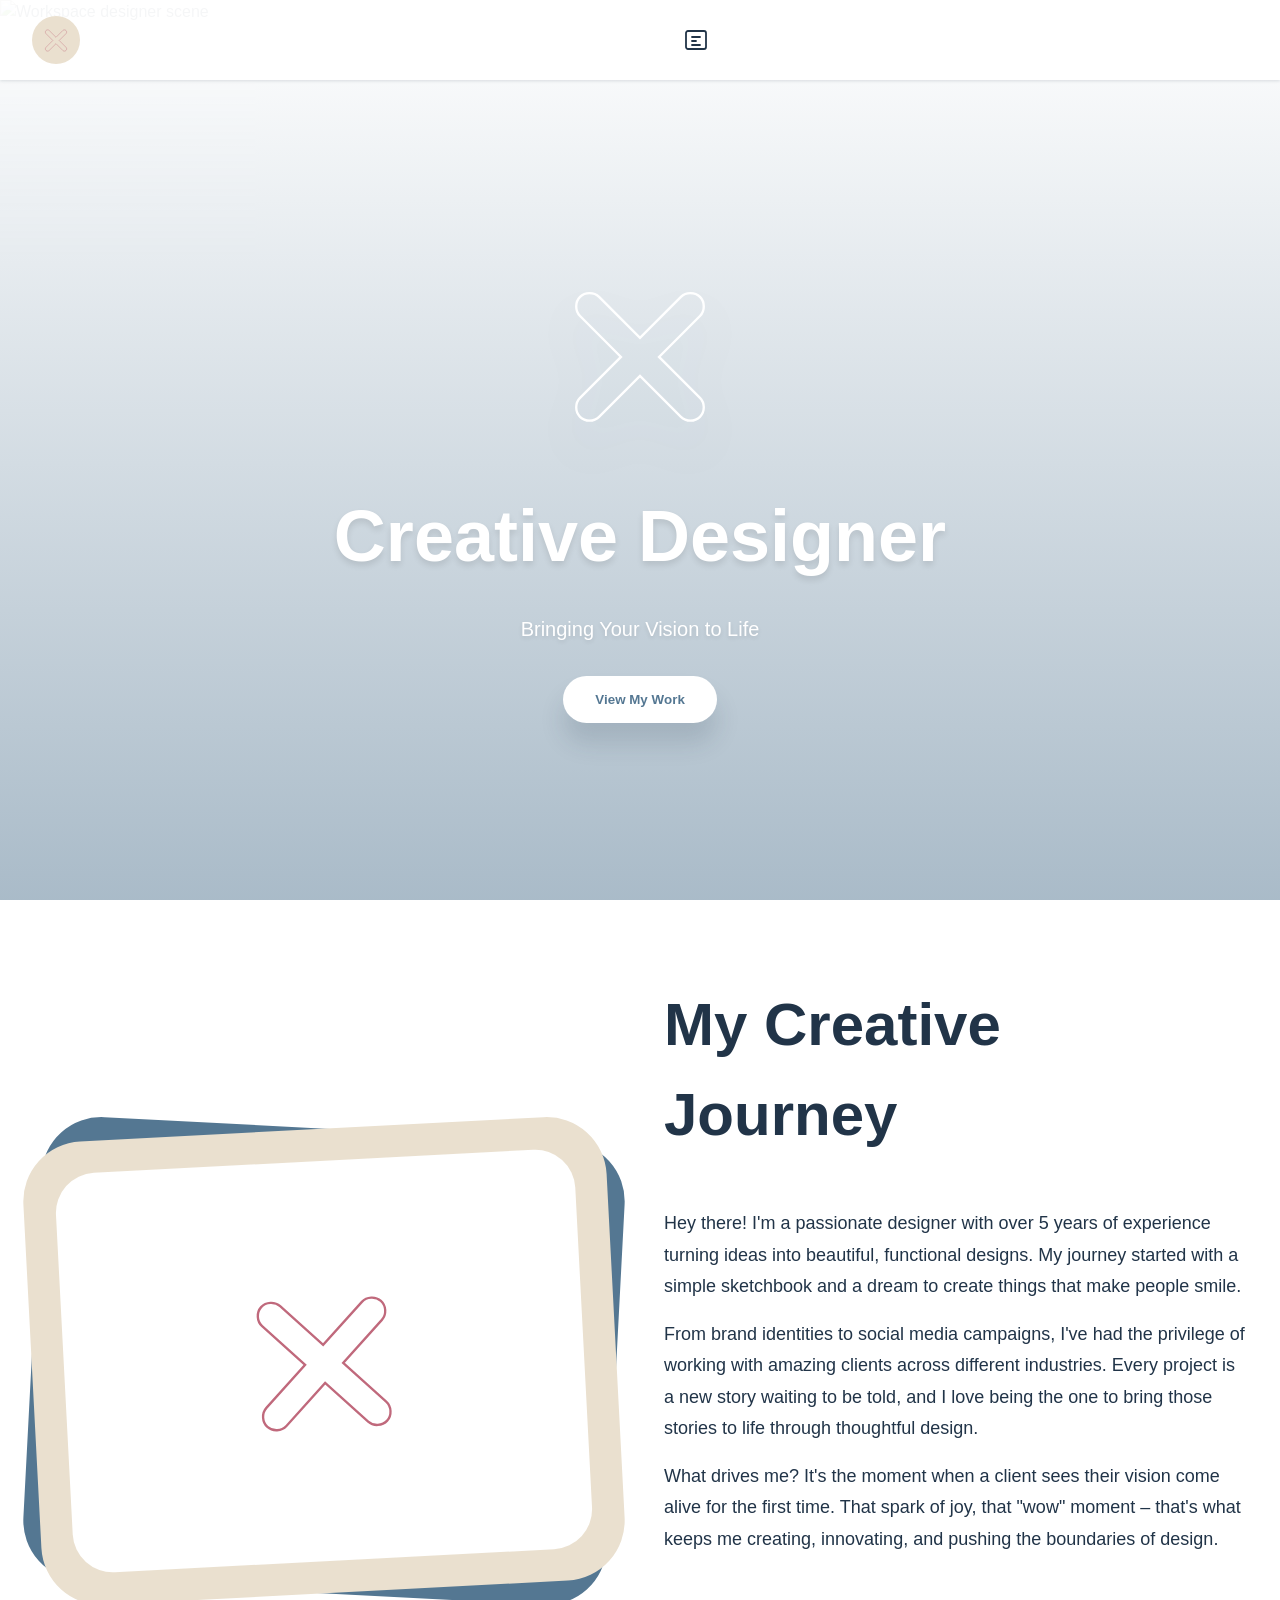
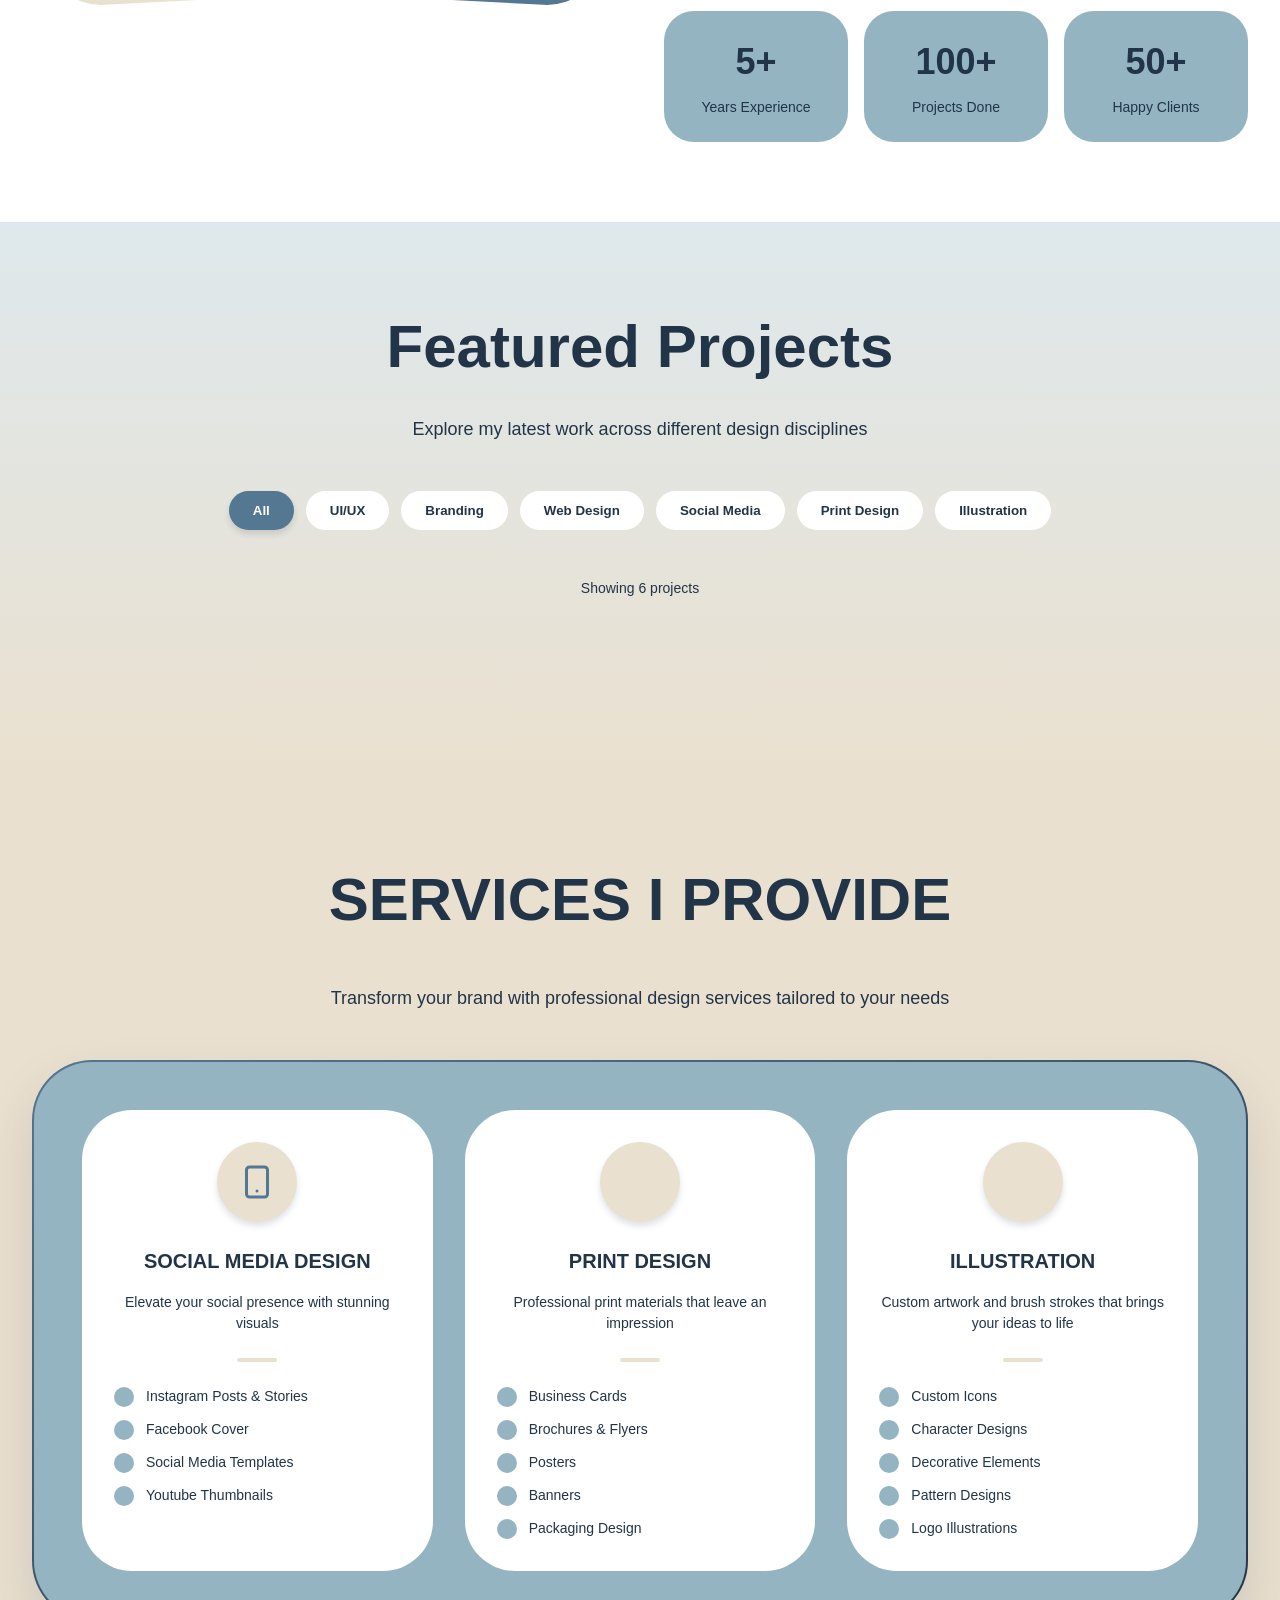
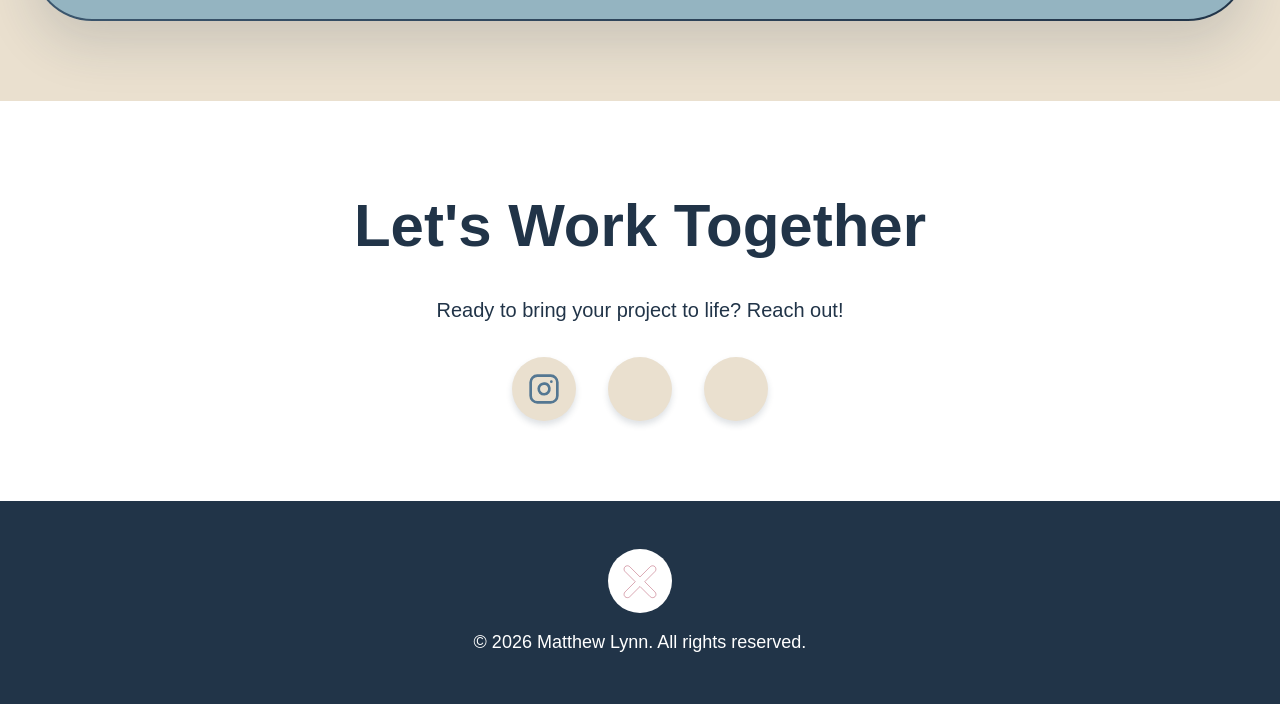
==== commit 7cda837c: "Changed button animation, added link to projects, changed the background icons, Added animation to c" ====
--- a/index.html
+++ b/index.html
@@ -107,7 +107,7 @@
                     <span>Portfolio</span>
                 </button>
                 <button class="nav-btn mobile" data-section="services">
-                    <i data-lucide="sparkles"></i>
+                    <i data-lucide="pen-tool"></i>
                     <span>Services</span>
                 </button>
                 <button class="nav-btn mobile" data-section="contact">
@@ -135,7 +135,14 @@
             </div>
             <h1 class="hero-title">Creative Designer</h1>
             <p class="hero-subtitle">Bringing Your Vision to Life</p>
-            <button class="hero-btn" data-section="portfolio">View My Work</button>
+            <button class="hero-btn" data-section="portfolio">
+                <span class="span-mother">
+                    <span>V</span><span>i</span><span>e</span><span>w</span><span>&nbsp;</span><span>M</span><span>y</span><span>&nbsp;</span><span>W</span><span>o</span><span>r</span><span>k</span>
+                </span>
+                <span class="span-mother2">
+                    <span>V</span><span>i</span><span>e</span><span>w</span><span>&nbsp;</span><span>M</span><span>y</span><span>&nbsp;</span><span>W</span><span>o</span><span>r</span><span>k</span>
+                </span>
+            </button>
         </div>
     </section>
 
@@ -255,18 +262,18 @@
     <!-- Services Section -->
     <section id="services" class="services-section">
         <div class="sparkle-left">
-            <i data-lucide="sparkles"></i>
+            <i data-lucide="palette"></i>
         </div>
         <div class="sparkle-right">
-            <i data-lucide="sparkles"></i>
+            <i data-lucide="layers"></i>
         </div>
 
         <div class="container">
             <div class="section-header">
                 <div class="services-title-wrapper">
-                    <i data-lucide="sparkles" class="title-sparkle"></i>
+                    <i data-lucide="pen-tool" class="title-sparkle"></i>
                     <h2 class="section-title">SERVICES I PROVIDE</h2>
-                    <i data-lucide="sparkles" class="title-sparkle"></i>
+                    <i data-lucide="pen-tool" class="title-sparkle" style="transform: scaleX(-1);"></i>
                 </div>
                 <p class="section-subtitle">Transform your brand with professional design services tailored to your
                     needs</p>
@@ -379,7 +386,8 @@
                                     </div>
                                 </div>
                                 <h3 class="service-title">ILLUSTRATION</h3>
-                                <p class="service-description">Custom artwork that brings your ideas to life</p>
+                                <p class="service-description">Custom artwork and brush strokes that brings your ideas
+                                    to life</p>
                                 <div class="service-divider"></div>
                                 <ul class="service-list">
                                     <li>
@@ -427,29 +435,42 @@
             <h2 class="section-title">Let's Work Together</h2>
             <p class="contact-subtitle">Ready to bring your project to life? Reach out!</p>
 
-            <div class="contact-icons">
+            <ul class="contact-icons">
                 <!-- Instagram -->
-                <a href="https://instagram.com/yourusername" target="_blank" rel="noopener noreferrer"
-                    class="contact-icon" aria-label="Instagram">
-                    <svg xmlns="http://www.w3.org/2000/svg" width="28" height="28" viewBox="0 0 24 24" fill="none"
-                        stroke="currentColor" stroke-width="1.8" stroke-linecap="round" stroke-linejoin="round">
-                        <rect x="2" y="2" width="20" height="20" rx="5" ry="5"></rect>
-                        <path d="M16 11.37A4 4 0 1 1 12.63 8 4 4 0 0 1 16 11.37z"></path>
-                        <line x1="17.5" y1="6.5" x2="17.51" y2="6.5"></line>
-                    </svg>
-                </a>
+                <li class="icon-content">
+                    <a data-social="instagram" aria-label="Instagram" href="https://instagram.com/yourusername"
+                        target="_blank" rel="noopener noreferrer">
+                        <div class="filled"></div>
+                        <svg xmlns="http://www.w3.org/2000/svg" width="24" height="24" viewBox="0 0 24 24" fill="none"
+                            stroke="currentColor" stroke-width="2" stroke-linecap="round" stroke-linejoin="round"
+                            style="position: relative; z-index: 5;">
+                            <rect width="20" height="20" x="2" y="2" rx="5" ry="5"></rect>
+                            <path d="M16 11.37A4 4 0 1 1 12.63 8 4 4 0 0 1 16 11.37z"></path>
+                            <line x1="17.5" y1="6.5" x2="17.51" y2="6.5"></line>
+                        </svg>
+                    </a>
+                    <div class="tooltip">Instagram</div>
+                </li>
 
                 <!-- WhatsApp -->
-                <a href="https://wa.me/7339628658" target="_blank" rel="noopener noreferrer" class="contact-icon"
-                    aria-label="WhatsApp">
-                    <i data-lucide="message-circle"></i>
-                </a>
+                <li class="icon-content">
+                    <a data-social="whatsapp" aria-label="WhatsApp" href="https://wa.me/7339628658" target="_blank"
+                        rel="noopener noreferrer">
+                        <div class="filled"></div>
+                        <i data-lucide="message-circle"></i>
+                    </a>
+                    <div class="tooltip">WhatsApp</div>
+                </li>
 
                 <!-- Email -->
-                <a href="mailto:matthewlynn0105@gmail.com" class="contact-icon" aria-label="Email">
-                    <i data-lucide="mail"></i>
-                </a>
-            </div>
+                <li class="icon-content">
+                    <a data-social="email" aria-label="Email" href="mailto:matthewlynn0105@gmail.com">
+                        <div class="filled"></div>
+                        <i data-lucide="mail"></i>
+                    </a>
+                    <div class="tooltip">Email</div>
+                </li>
+            </ul>
 
             <!-- Decorative line -->
             <div class="contact-divider"></div>
--- a/style.css
+++ b/style.css
@@ -371,8 +371,13 @@
     border-radius: 9999px;
     font-weight: 600;
     cursor: pointer;
-    transition: all 0.5s ease;
+    transition: background 0.5s ease, transform 0.5s ease, box-shadow 0.5s ease, color 0.5s ease;
     box-shadow: 0 20px 25px var(--shadow-color);
+    display: inline-flex;
+    justify-content: center;
+    align-items: center;
+    position: relative;
+    overflow: hidden;
 }
 
 .hero-btn:hover {
@@ -380,6 +385,50 @@
     color: white;
     transform: scale(1.1);
 }
+
+.hero-btn .span-mother,
+.hero-btn .span-mother2 {
+    display: flex;
+}
+
+.hero-btn .span-mother2 {
+    position: absolute;
+    inset: 0;
+    align-items: center;
+    justify-content: center;
+}
+
+.hero-btn .span-mother span,
+.hero-btn .span-mother2 span {
+    transition-property: transform;
+    transition-timing-function: cubic-bezier(0.4, 0, 0.2, 1);
+}
+
+.hero-btn:hover .span-mother span {
+    transform: translateY(2.5em);
+}
+
+.hero-btn .span-mother2 span {
+    transform: translateY(-2.5em);
+}
+
+.hero-btn:hover .span-mother2 span {
+    transform: translateY(0);
+}
+
+/* Staggering (12 characters) */
+.hero-btn .span-mother span:nth-child(1), .hero-btn .span-mother2 span:nth-child(1) { transition-duration: 0.2s; }
+.hero-btn .span-mother span:nth-child(2), .hero-btn .span-mother2 span:nth-child(2) { transition-duration: 0.25s; }
+.hero-btn .span-mother span:nth-child(3), .hero-btn .span-mother2 span:nth-child(3) { transition-duration: 0.3s; }
+.hero-btn .span-mother span:nth-child(4), .hero-btn .span-mother2 span:nth-child(4) { transition-duration: 0.35s; }
+.hero-btn .span-mother span:nth-child(5), .hero-btn .span-mother2 span:nth-child(5) { transition-duration: 0.4s; }
+.hero-btn .span-mother span:nth-child(6), .hero-btn .span-mother2 span:nth-child(6) { transition-duration: 0.45s; }
+.hero-btn .span-mother span:nth-child(7), .hero-btn .span-mother2 span:nth-child(7) { transition-duration: 0.5s; }
+.hero-btn .span-mother span:nth-child(8), .hero-btn .span-mother2 span:nth-child(8) { transition-duration: 0.55s; }
+.hero-btn .span-mother span:nth-child(9), .hero-btn .span-mother2 span:nth-child(9) { transition-duration: 0.6s; }
+.hero-btn .span-mother span:nth-child(10), .hero-btn .span-mother2 span:nth-child(10) { transition-duration: 0.65s; }
+.hero-btn .span-mother span:nth-child(11), .hero-btn .span-mother2 span:nth-child(11) { transition-duration: 0.7s; }
+.hero-btn .span-mother span:nth-child(12), .hero-btn .span-mother2 span:nth-child(12) { transition-duration: 0.75s; }
 
 /* About Section */
 .about-section {
@@ -786,8 +835,16 @@
     transition: background-color 0.5s ease, color 0.5s ease;
 }
 
+.project-actions {
+    display: flex;
+    gap: 0.5rem;
+    margin-top: 1rem;
+    position: relative;
+    z-index: 6;
+}
+
 .project-details-btn {
-    width: 100%;
+    flex: 1;
     padding: 0.5rem;
     font-size: 0.875rem;
     font-weight: 600;
@@ -797,14 +854,35 @@
     border-radius: 9999px;
     cursor: pointer;
     transition: all 0.5s ease;
-    margin-top: 1rem;
-    position: relative;
-    z-index: 6;
 }
 
 .project-details-btn:hover {
     color: white;
     background: var(--medium-blue);
+}
+
+.project-link-btn {
+    display: flex;
+    align-items: center;
+    justify-content: center;
+    width: 2.5rem;
+    height: 2.5rem;
+    flex-shrink: 0;
+    color: var(--medium-blue);
+    background: var(--beige);
+    border-radius: 50%;
+    transition: all 0.5s ease;
+}
+
+.project-link-btn:hover {
+    background: var(--medium-blue);
+    color: white;
+    transform: scale(1.1);
+}
+
+.project-link-btn svg {
+    width: 1.25rem;
+    height: 1.25rem;
 }
 
 .project-corner-decoration {
@@ -1198,33 +1276,93 @@
     gap: 2rem;
     margin-top: 2rem;
     flex-wrap: wrap;
-}
-
-.contact-icon {
-    display: flex;
-    align-items: center;
-    justify-content: center;
+    list-style: none;
+    padding: 0;
+}
+
+.contact-icons .icon-content {
+    margin: 0;
+    position: relative;
+}
+
+.contact-icons .icon-content .tooltip {
+    position: absolute;
+    top: -30px;
+    left: 50%;
+    transform: translateX(-50%);
+    color: #fff;
+    padding: 6px 10px;
+    border-radius: 5px;
+    opacity: 0;
+    visibility: hidden;
+    font-size: 14px;
+    transition: all 0.3s ease;
+    white-space: nowrap;
+    z-index: 10;
+}
+
+.contact-icons .icon-content:hover .tooltip {
+    opacity: 1;
+    visibility: visible;
+    top: -50px;
+}
+
+.contact-icons .icon-content a {
+    position: relative;
+    overflow: hidden;
+    display: flex;
+    justify-content: center;
+    align-items: center;
     width: 4rem;
     height: 4rem;
-    background: var(--beige);
     border-radius: 50%;
-    transition: all 0.5s ease;
+    color: var(--medium-blue);
+    background-color: var(--beige);
+    transition: all 0.3s ease;
     box-shadow: 0 4px 6px var(--shadow-color);
-    color: var(--medium-blue);
-}
-
-.contact-icon:hover {
-    background: var(--medium-blue);
+}
+
+.contact-icons .icon-content a:hover {
+    box-shadow: 0 10px 15px var(--shadow-color);
+    color: white;
     transform: scale(1.1);
-    color: white;
-    box-shadow: 0 10px 15px var(--shadow-color);
-}
-
-.contact-icon svg {
+}
+
+.contact-icons .icon-content a svg {
+    position: relative;
+    z-index: 1;
     width: 2rem;
     height: 2rem;
     stroke: currentColor;
-    transition: all 0.5s ease;
+}
+
+.contact-icons .icon-content a .filled {
+    position: absolute;
+    bottom: 0;
+    left: 0;
+    width: 100%;
+    height: 0;
+    background-color: var(--medium-blue);
+    transition: all 0.3s ease-in-out;
+}
+
+.contact-icons .icon-content a:hover .filled {
+    height: 100%;
+}
+
+.contact-icons .icon-content a[data-social="instagram"] .filled,
+.contact-icons .icon-content a[data-social="instagram"] ~ .tooltip {
+    background: linear-gradient(45deg, #a48192, #b8869c, #d59bb1);
+}
+
+.contact-icons .icon-content a[data-social="whatsapp"] .filled,
+.contact-icons .icon-content a[data-social="whatsapp"] ~ .tooltip {
+    background-color: #6a9c89;
+}
+
+.contact-icons .icon-content a[data-social="email"] .filled,
+.contact-icons .icon-content a[data-social="email"] ~ .tooltip {
+    background-color: #c0697c;
 }
 
 /* Footer */
@@ -1385,12 +1523,12 @@
         gap: 1rem;
     }
 
-    .contact-icon {
+    .contact-icons .icon-content a {
         width: 3.5rem;
         height: 3.5rem;
     }
 
-    .contact-icon svg {
+    .contact-icons .icon-content a svg {
         width: 1.75rem;
         height: 1.75rem;
     }
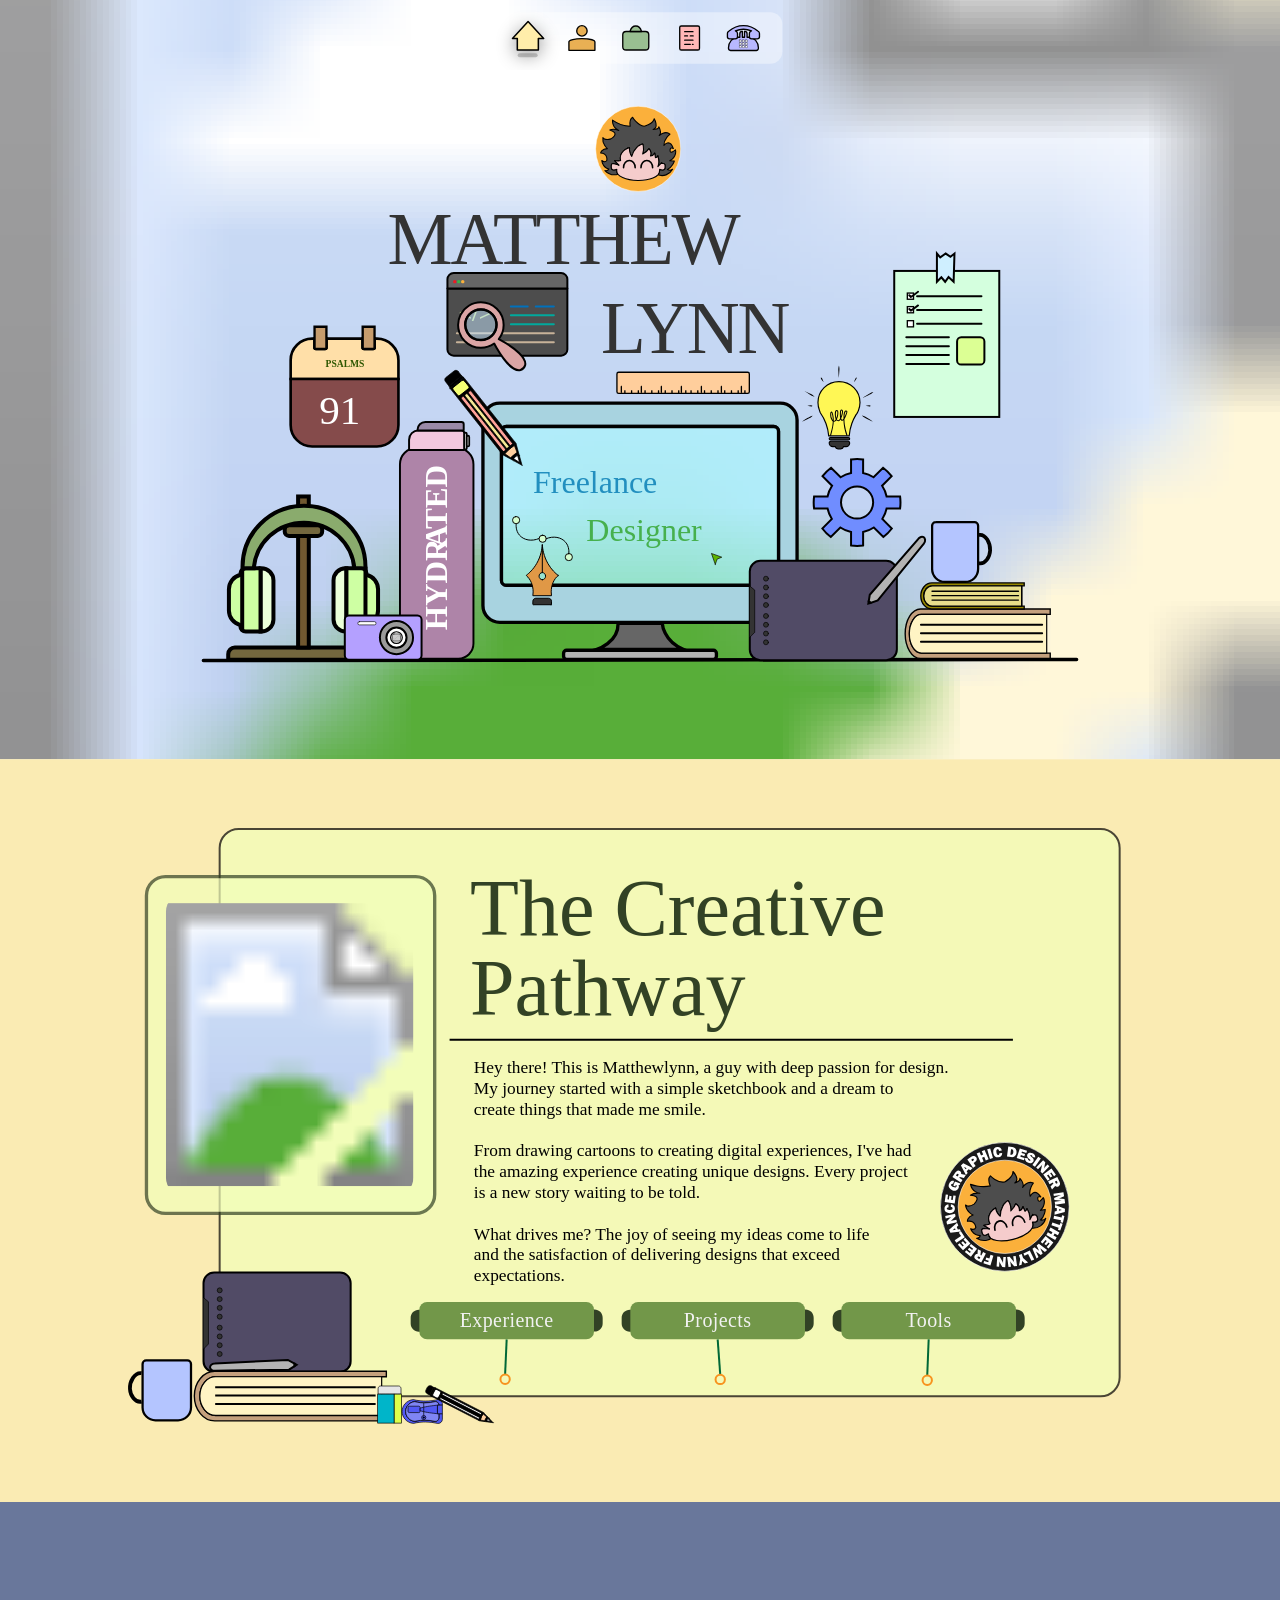
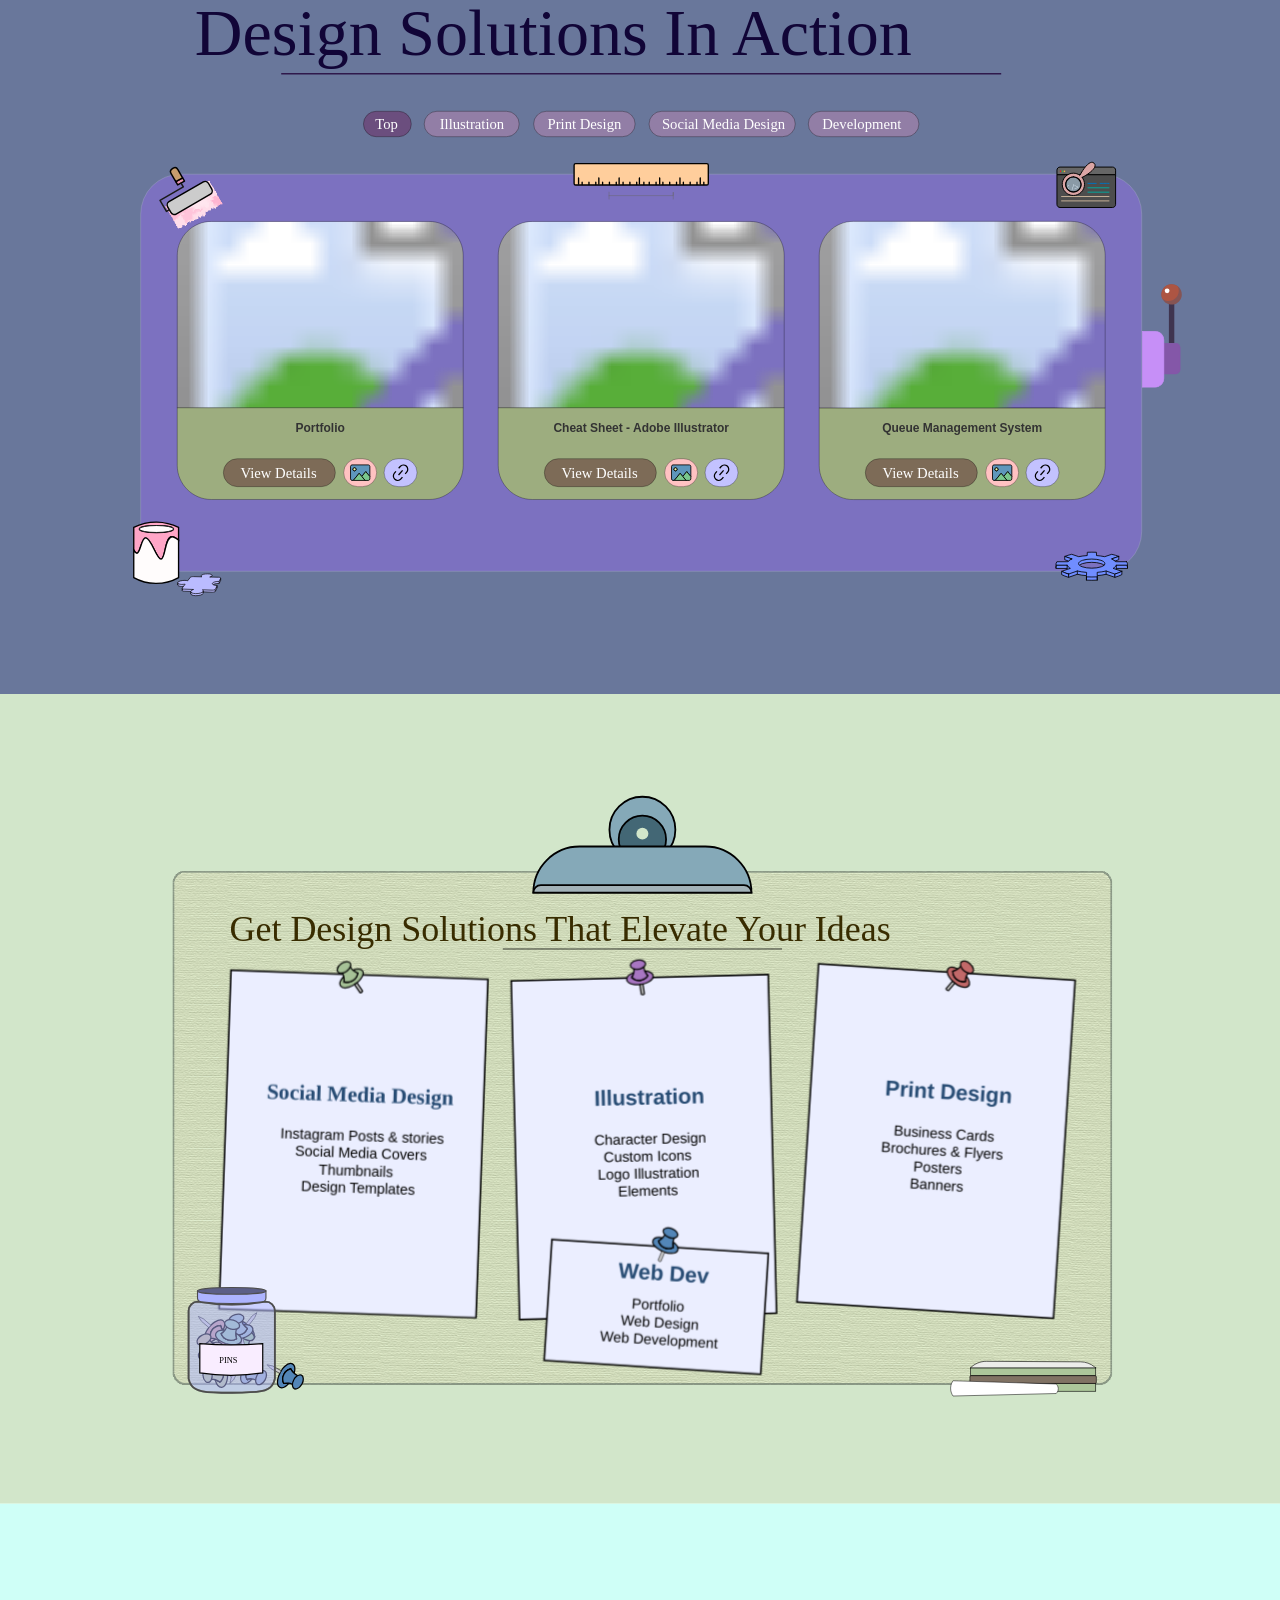
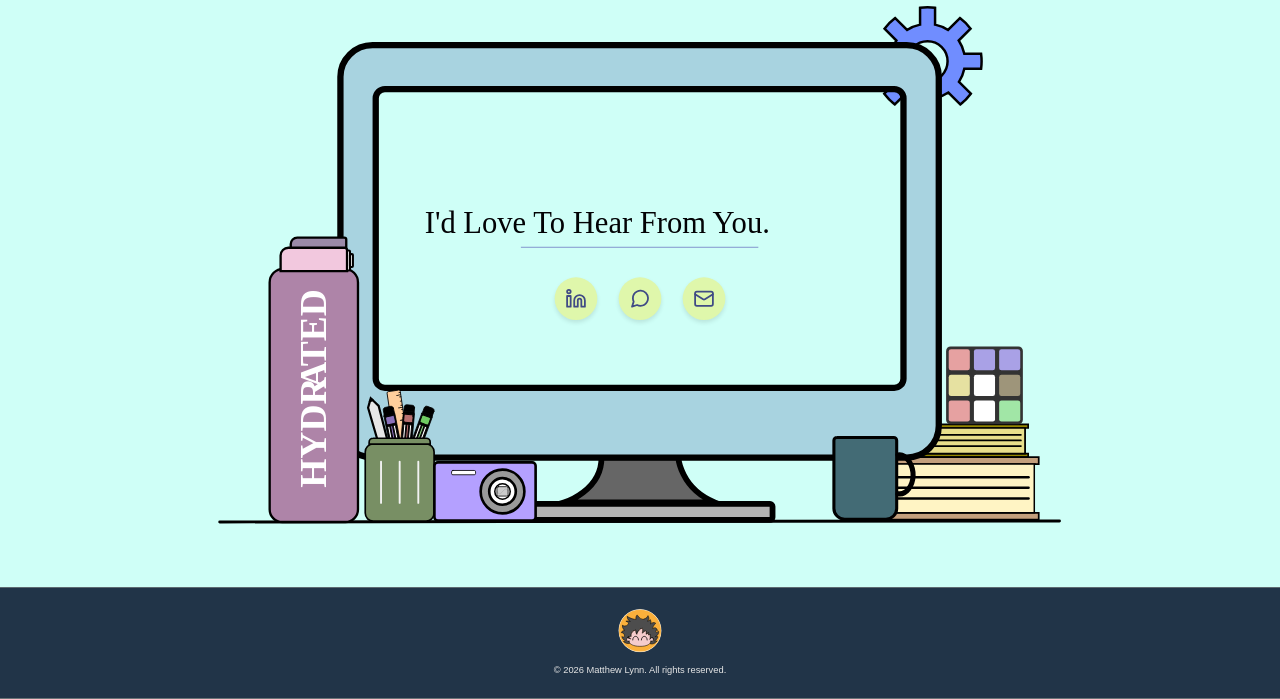
==== commit 6f85f348: "Add files via upload" ====
--- a/index.html
+++ b/index.html
@@ -1,497 +1,3056 @@
-<!DOCTYPE html>
-<html lang="en">
-
-<head>
-    <meta charset="UTF-8">
-    <meta name="viewport" content="width=device-width, initial-scale=1.0">
-    <title>Matthew Lynn</title>
-    <link rel="stylesheet" href="style.css">
-    <!-- Lucide Icons CDN -->
-    <script src="https://unpkg.com/lucide@latest"></script>
-</head>
-
-<body>
-    <!-- Navigation -->
-    <nav class="nav">
-        <div class="nav-container">
-            <div class="nav-content">
-                <!-- Logo -->
-                <div class="nav-logo">
-                    <div class="logo-circle">
-                        <svg class="logo-svg" fill="none" viewBox="0 0 412 404">
-                            <path
-                                d="M334.680054,336.909821 C323.769989,347.819885 304.709961,347.819885 293.809875,336.909821 L206,249.099945 L118.190125,336.909821 C107.280060,347.819885 88.220032,347.819885 77.319946,336.909821 C66.409882,326.009735 66.409882,306.949707 77.319946,296.039642 L165.129822,208.229767 L77.319946,120.419891 C66.409882,109.509827 66.409882,90.449799 77.319946,79.549713 C88.220032,68.639648 107.280060,68.639648 118.190125,79.549713 L206,167.359589 L293.809875,79.549713 C304.709961,68.639648 323.769989,68.639648 334.680054,79.549713 C345.590118,90.449799 345.590118,109.509827 334.680054,120.419891 L246.870178,208.229767 L334.680054,296.039642 C345.590118,306.949707 345.590118,326.009735 334.680054,336.909821 Z"
-                                stroke="#c0697c" stroke-width="5" />
-                        </svg>
-                    </div>
-                </div>
-
-                <!-- Desktop Navigation with Icons -->
-                <div class="nav-links desktop-nav">
-                    <!-- Home -->
-                    <div class="nav-icon-item">
-                        <button class="nav-icon-btn" data-section="hero">
-                            <i data-lucide="home"></i>
-                            <span class="nav-icon-text">Home</span>
-                        </button>
-                    </div>
-
-                    <!-- About -->
-                    <div class="nav-icon-item">
-                        <button class="nav-icon-btn" data-section="about">
-                            <i data-lucide="user"></i>
-                            <span class="nav-icon-text">About</span>
-                        </button>
-                    </div>
-
-                    <!-- Portfolio -->
-                    <div class="nav-icon-item">
-                        <button class="nav-icon-btn" data-section="portfolio">
-                            <i data-lucide="briefcase"></i>
-                            <span class="nav-icon-text">Portfolio</span>
-                        </button>
-                    </div>
-
-                    <!-- Services -->
-                    <div class="nav-icon-item">
-                        <button class="nav-icon-btn" data-section="services">
-                            <svg xmlns="http://www.w3.org/2000/svg" width="24" height="24" viewBox="0 0 24 24"
-                                fill="none" stroke="currentColor" stroke-width="1.8" stroke-linecap="round"
-                                stroke-linejoin="round">
-                                <rect x="2" y="3" width="20" height="18" rx="2" ry="2"></rect>
-                                <line x1="8" y1="9" x2="16" y2="9"></line>
-                                <line x1="8" y1="13" x2="12" y2="13"></line>
-                                <line x1="8" y1="17" x2="16" y2="17"></line>
-                            </svg>
-                            <span class="nav-icon-text">Services</span>
-                        </button>
-                    </div>
-
-                    <!-- Contact -->
-                    <div class="nav-icon-item">
-                        <button class="nav-icon-btn" data-section="contact">
-                            <i data-lucide="mail"></i>
-                            <span class="nav-icon-text">Contact</span>
-                        </button>
-                    </div>
-                </div>
-
-                <!-- Theme Toggle Button (Sun/Moon) -->
-                <button class="theme-toggle" id="themeToggle" aria-label="Toggle dark mode">
-                    <i data-lucide="sun" class="sun-icon"></i>
-                    <i data-lucide="moon" class="moon-icon hidden"></i>
-                </button>
-
-                <!-- Mobile Menu Button -->
-                <button class="mobile-menu-btn" id="mobileMenuBtn">
-                    <i data-lucide="menu" class="menu-icon"></i>
-                    <i data-lucide="x" class="close-icon hidden"></i>
-                </button>
-            </div>
-        </div>
-
-        <!-- Mobile Menu -->
-        <div class="mobile-menu hidden" id="mobileMenu">
-            <div class="mobile-menu-content">
-                <!-- Mobile menu items with icons -->
-                <button class="nav-btn mobile" data-section="hero">
-                    <i data-lucide="home"></i>
-                    <span>Home</span>
-                </button>
-                <button class="nav-btn mobile" data-section="about">
-                    <i data-lucide="user"></i>
-                    <span>About</span>
-                </button>
-                <button class="nav-btn mobile" data-section="portfolio">
-                    <i data-lucide="briefcase"></i>
-                    <span>Portfolio</span>
-                </button>
-                <button class="nav-btn mobile" data-section="services">
-                    <i data-lucide="pen-tool"></i>
-                    <span>Services</span>
-                </button>
-                <button class="nav-btn mobile" data-section="contact">
-                    <i data-lucide="mail"></i>
-                    <span>Contact</span>
-                </button>
-            </div>
-        </div>
-    </nav>
-
-    <!-- Hero Section -->
-    <section id="hero" class="hero-section">
-        <div class="hero-overlay">
-            <img alt="Workspace designer scene" class="hero-bg-image" src="" />
-        </div>
-        <div class="hero-content">
-            <div class="hero-logo-container">
-                <div class="hero-logo">
-                    <svg class="hero-svg" fill="none" viewBox="0 0 412 404">
-                        <path
-                            d="M334.680054,336.909821 C323.769989,347.819885 304.709961,347.819885 293.809875,336.909821 L206,249.099945 L118.190125,336.909821 C107.280060,347.819885 88.220032,347.819885 77.319946,336.909821 C66.409882,326.009735 66.409882,306.949707 77.319946,296.039642 L165.129822,208.229767 L77.319946,120.419891 C66.409882,109.509827 66.409882,90.449799 77.319946,79.549713 C88.220032,68.639648 107.280060,68.639648 118.190125,79.549713 L206,167.359589 L293.809875,79.549713 C304.709961,68.639648 323.769989,68.639648 334.680054,79.549713 C345.590118,90.449799 345.590118,109.509827 334.680054,120.419891 L246.870178,208.229767 L334.680054,296.039642 C345.590118,306.949707 345.590118,326.009735 334.680054,336.909821 Z"
-                            stroke="white" stroke-width="5" />
-                    </svg>
-                </div>
-            </div>
-            <h1 class="hero-title">Creative Designer</h1>
-            <p class="hero-subtitle">Bringing Your Vision to Life</p>
-            <button class="hero-btn" data-section="portfolio">
-                <span class="span-mother">
-                    <span>V</span><span>i</span><span>e</span><span>w</span><span>&nbsp;</span><span>M</span><span>y</span><span>&nbsp;</span><span>W</span><span>o</span><span>r</span><span>k</span>
-                </span>
-                <span class="span-mother2">
-                    <span>V</span><span>i</span><span>e</span><span>w</span><span>&nbsp;</span><span>M</span><span>y</span><span>&nbsp;</span><span>W</span><span>o</span><span>r</span><span>k</span>
-                </span>
-            </button>
-        </div>
-    </section>
-
-    <!-- About Section -->
-    <section id="about" class="about-section">
-        <div class="container">
-            <div class="about-grid">
-                <!-- Left side - Image/Visual -->
-                <div class="about-image-container">
-                    <div class="about-bg-shape"></div>
-                    <div class="about-card">
-                        <div class="about-logo-wrapper">
-                            <svg class="about-svg" fill="none" viewBox="0 0 412 404">
-                                <path
-                                    d="M334.680054,336.909821 C323.769989,347.819885 304.709961,347.819885 293.809875,336.909821 L206,249.099945 L118.190125,336.909821 C107.280060,347.819885 88.220032,347.819885 77.319946,336.909821 C66.409882,326.009735 66.409882,306.949707 77.319946,296.039642 L165.129822,208.229767 L77.319946,120.419891 C66.409882,109.509827 66.409882,90.449799 77.319946,79.549713 C88.220032,68.639648 107.280060,68.639648 118.190125,79.549713 L206,167.359589 L293.809875,79.549713 C304.709961,68.639648 323.769989,68.639648 334.680054,79.549713 C345.590118,90.449799 345.590118,109.509827 334.680054,120.419891 L246.870178,208.229767 L334.680054,296.039642 C345.590118,306.949707 345.590118,326.009735 334.680054,336.909821 Z"
-                                    stroke="#c0697c" stroke-width="5" />
-                            </svg>
-                        </div>
-                    </div>
-                </div>
-
-                <!-- Right side - Story -->
-                <div class="about-content">
-                    <h2 class="section-title">My Creative Journey</h2>
-
-                    <div class="about-text">
-                        <p>
-                            Hey there! I'm a passionate designer with over 5 years of experience turning ideas into
-                            beautiful,
-                            functional designs. My journey started with a simple sketchbook and a dream to create things
-                            that
-                            make people smile.
-                        </p>
-
-                        <p>
-                            From brand identities to social media campaigns, I've had the privilege of working with
-                            amazing
-                            clients across different industries. Every project is a new story waiting to be told, and I
-                            love
-                            being the one to bring those stories to life through thoughtful design.
-                        </p>
-
-                        <p>
-                            What drives me? It's the moment when a client sees their vision come alive for the first
-                            time.
-                            That spark of joy, that "wow" moment – that's what keeps me creating, innovating, and
-                            pushing
-                            the boundaries of design.
-                        </p>
-                    </div>
-
-                    <!-- Stats -->
-                    <div class="stats-grid">
-                        <div class="stat-card">
-                            <div class="stat-number">5+</div>
-                            <div class="stat-label">Years Experience</div>
-                        </div>
-                        <div class="stat-card">
-                            <div class="stat-number">100+</div>
-                            <div class="stat-label">Projects Done</div>
-                        </div>
-                        <div class="stat-card">
-                            <div class="stat-number">50+</div>
-                            <div class="stat-label">Happy Clients</div>
-                        </div>
-                    </div>
-                </div>
-            </div>
-        </div>
-    </section>
-
-    <!-- Portfolio Section -->
-    <section id="portfolio" class="portfolio-section">
-        <div class="container">
-            <!-- Section Header -->
-            <div class="section-header">
-                <h2 class="section-title">Featured Projects</h2>
-                <p class="section-subtitle">Explore my latest work across different design disciplines</p>
-            </div>
-
-            <!-- Category Filters -->
-            <div class="category-filters" id="categoryFilters">
-                <button class="filter-btn active" data-category="All">All</button>
-                <button class="filter-btn" data-category="UI/UX">UI/UX</button>
-                <button class="filter-btn" data-category="Branding">Branding</button>
-                <button class="filter-btn" data-category="Web Design">Web Design</button>
-                <button class="filter-btn" data-category="Social Media">Social Media</button>
-                <button class="filter-btn" data-category="Print Design">Print Design</button>
-                <button class="filter-btn" data-category="Illustration">Illustration</button>
-            </div>
-
-            <!-- Projects Counter -->
-            <div class="projects-counter">
-                <p id="projectsCount">Showing 6 projects</p>
-            </div>
-
-            <!-- Projects Grid -->
-            <div class="projects-grid" id="projectsGrid">
-                <!-- Projects will be dynamically inserted here -->
-            </div>
-
-            <!-- View All CTA (removed) -->
-            <div class="cta-container" id="ctaContainer"></div>
-
-            <!-- Empty State -->
-            <div class="empty-state hidden" id="emptyState">
-                <div class="empty-icon">
-                    <i data-lucide="palette"></i>
-                </div>
-                <h3>No projects found</h3>
-                <p>Try selecting a different category</p>
-                <button class="empty-btn" data-category="All">View All Projects</button>
-            </div>
-        </div>
-    </section>
-
-    <!-- Services Section -->
-    <section id="services" class="services-section">
-        <div class="sparkle-left">
-            <i data-lucide="palette"></i>
-        </div>
-        <div class="sparkle-right">
-            <i data-lucide="layers"></i>
-        </div>
-
-        <div class="container">
-            <div class="section-header">
-                <div class="services-title-wrapper">
-                    <i data-lucide="pen-tool" class="title-sparkle"></i>
-                    <h2 class="section-title">SERVICES I PROVIDE</h2>
-                    <i data-lucide="pen-tool" class="title-sparkle" style="transform: scaleX(-1);"></i>
-                </div>
-                <p class="section-subtitle">Transform your brand with professional design services tailored to your
-                    needs</p>
-            </div>
-
-            <div class="services-wrapper">
-                <div class="services-inner">
-                    <div class="services-grid">
-                        <!-- Social Media Design -->
-                        <div class="service-card">
-                            <div class="service-gradient"></div>
-                            <div class="service-content">
-                                <div class="service-icon-wrapper">
-                                    <div class="service-icon">
-                                        <svg xmlns="http://www.w3.org/2000/svg" width="24" height="24"
-                                            viewBox="0 0 24 24" fill="none" stroke="currentColor" stroke-width="2"
-                                            stroke-linecap="round" stroke-linejoin="round"
-                                            class="lucide lucide-smartphone-icon lucide-smartphone">
-                                            <rect width="14" height="20" x="5" y="2" rx="2" ry="2" />
-                                            <path d="M12 18h.01" />
-                                        </svg>
-                                    </div>
-                                </div>
-                                <h3 class="service-title">SOCIAL MEDIA DESIGN</h3>
-                                <p class="service-description">Elevate your social presence with stunning visuals</p>
-                                <div class="service-divider"></div>
-                                <ul class="service-list">
-                                    <li>
-                                        <div class="service-check">
-                                            <i data-lucide="check"></i>
-                                        </div>
-                                        <span>Instagram Posts & Stories</span>
-                                    </li>
-                                    <li>
-                                        <div class="service-check">
-                                            <i data-lucide="check"></i>
-                                        </div>
-                                        <span>Facebook Cover</span>
-                                    </li>
-                                    <li>
-                                        <div class="service-check">
-                                            <i data-lucide="check"></i>
-                                        </div>
-                                        <span>Social Media Templates</span>
-                                    </li>
-                                    <li>
-                                        <div class="service-check">
-                                            <i data-lucide="check"></i>
-                                        </div>
-                                        <span>Youtube Thumbnails</span>
-                                    </li>
-                                </ul>
-                            </div>
-                        </div>
-
-                        <!-- Print Design -->
-                        <div class="service-card">
-                            <div class="service-gradient"></div>
-                            <div class="service-content">
-                                <div class="service-icon-wrapper">
-                                    <div class="service-icon">
-                                        <i data-lucide="printer"></i>
-                                    </div>
-                                </div>
-                                <h3 class="service-title">PRINT DESIGN</h3>
-                                <p class="service-description">Professional print materials that leave an impression</p>
-                                <div class="service-divider"></div>
-                                <ul class="service-list">
-                                    <li>
-                                        <div class="service-check">
-                                            <i data-lucide="check"></i>
-                                        </div>
-                                        <span>Business Cards</span>
-                                    </li>
-                                    <li>
-                                        <div class="service-check">
-                                            <i data-lucide="check"></i>
-                                        </div>
-                                        <span>Brochures & Flyers</span>
-                                    </li>
-                                    <li>
-                                        <div class="service-check">
-                                            <i data-lucide="check"></i>
-                                        </div>
-                                        <span>Posters</span>
-                                    </li>
-                                    <li>
-                                        <div class="service-check">
-                                            <i data-lucide="check"></i>
-                                        </div>
-                                        <span>Banners</span>
-                                    </li>
-                                    <li>
-                                        <div class="service-check">
-                                            <i data-lucide="check"></i>
-                                        </div>
-                                        <span>Packaging Design</span>
-                                    </li>
-                                </ul>
-                            </div>
-                        </div>
-
-                        <!-- Illustration -->
-                        <div class="service-card">
-                            <div class="service-gradient"></div>
-                            <div class="service-content">
-                                <div class="service-icon-wrapper">
-                                    <div class="service-icon">
-                                        <i data-lucide="palette"></i>
-                                    </div>
-                                </div>
-                                <h3 class="service-title">ILLUSTRATION</h3>
-                                <p class="service-description">Custom artwork and brush strokes that brings your ideas
-                                    to life</p>
-                                <div class="service-divider"></div>
-                                <ul class="service-list">
-                                    <li>
-                                        <div class="service-check">
-                                            <i data-lucide="check"></i>
-                                        </div>
-                                        <span>Custom Icons</span>
-                                    </li>
-                                    <li>
-                                        <div class="service-check">
-                                            <i data-lucide="check"></i>
-                                        </div>
-                                        <span>Character Designs</span>
-                                    </li>
-                                    <li>
-                                        <div class="service-check">
-                                            <i data-lucide="check"></i>
-                                        </div>
-                                        <span>Decorative Elements</span>
-                                    </li>
-                                    <li>
-                                        <div class="service-check">
-                                            <i data-lucide="check"></i>
-                                        </div>
-                                        <span>Pattern Designs</span>
-                                    </li>
-                                    <li>
-                                        <div class="service-check">
-                                            <i data-lucide="check"></i>
-                                        </div>
-                                        <span>Logo Illustrations</span>
-                                    </li>
-                                </ul>
-                            </div>
-                        </div>
-                    </div>
-                </div>
-            </div>
-        </div>
-    </section>
-
-    <!-- Contact Section -->
-    <section id="contact" class="contact-section">
-        <div class="contact-container">
-            <h2 class="section-title">Let's Work Together</h2>
-            <p class="contact-subtitle">Ready to bring your project to life? Reach out!</p>
-
-            <ul class="contact-icons">
-                <!-- Instagram -->
-                <li class="icon-content">
-                    <a data-social="instagram" aria-label="Instagram" href="https://instagram.com/yourusername"
-                        target="_blank" rel="noopener noreferrer">
-                        <div class="filled"></div>
-                        <svg xmlns="http://www.w3.org/2000/svg" width="24" height="24" viewBox="0 0 24 24" fill="none"
-                            stroke="currentColor" stroke-width="2" stroke-linecap="round" stroke-linejoin="round"
-                            style="position: relative; z-index: 5;">
-                            <rect width="20" height="20" x="2" y="2" rx="5" ry="5"></rect>
-                            <path d="M16 11.37A4 4 0 1 1 12.63 8 4 4 0 0 1 16 11.37z"></path>
-                            <line x1="17.5" y1="6.5" x2="17.51" y2="6.5"></line>
-                        </svg>
-                    </a>
-                    <div class="tooltip">Instagram</div>
-                </li>
-
-                <!-- WhatsApp -->
-                <li class="icon-content">
-                    <a data-social="whatsapp" aria-label="WhatsApp" href="https://wa.me/7339628658" target="_blank"
-                        rel="noopener noreferrer">
-                        <div class="filled"></div>
-                        <i data-lucide="message-circle"></i>
-                    </a>
-                    <div class="tooltip">WhatsApp</div>
-                </li>
-
-                <!-- Email -->
-                <li class="icon-content">
-                    <a data-social="email" aria-label="Email" href="mailto:matthewlynn0105@gmail.com">
-                        <div class="filled"></div>
-                        <i data-lucide="mail"></i>
-                    </a>
-                    <div class="tooltip">Email</div>
-                </li>
-            </ul>
-
-            <!-- Decorative line -->
-            <div class="contact-divider"></div>
-        </div>
-    </section>
-
-    <!-- Footer -->
-    <footer class="footer">
-        <div class="footer-content">
-            <div class="footer-logo">
-                <svg class="footer-svg" fill="none" viewBox="0 0 412 404">
-                    <path
-                        d="M334.680054,336.909821 C323.769989,347.819885 304.709961,347.819885 293.809875,336.909821 L206,249.099945 L118.190125,336.909821 C107.280060,347.819885 88.220032,347.819885 77.319946,336.909821 C66.409882,326.009735 66.409882,306.949707 77.319946,296.039642 L165.129822,208.229767 L77.319946,120.419891 C66.409882,109.509827 66.409882,90.449799 77.319946,79.549713 C88.220032,68.639648 107.280060,68.639648 118.190125,79.549713 L206,167.359589 L293.809875,79.549713 C304.709961,68.639648 323.769989,68.639648 334.680054,79.549713 C345.590118,90.449799 345.590118,109.509827 334.680054,120.419891 L246.870178,208.229767 L334.680054,296.039642 C345.590118,306.949707 345.590118,326.009735 334.680054,336.909821 Z"
-                        stroke="#c0697c" stroke-width="5" />
-                </svg>
-            </div>
-            <p>© 2026 Matthew Lynn. All rights reserved.</p>
-        </div>
-    </footer>
-
-    <script src="script.js"></script>
-</body>
-
-</html>+<!DOCTYPE html>
+<html lang="en">
+
+<head>
+  <meta charset="UTF-8" />
+  <meta name="viewport" content="width=device-width, initial-scale=1.0, minimum-scale=1.0" />
+  <title>Matthew Lynn — Portfolio</title>
+  <link rel="apple-touch-icon" sizes="180x180" href="/apple-touch-icon.png">
+  <link rel="icon" type="image/png" sizes="32x32" href="/favicon-32x32.png">
+  <link rel="icon" type="image/png" sizes="16x16" href="/favicon-16x16.png">
+  <link rel="manifest" href="/site.webmanifest">
+  <link rel="stylesheet" href="Portfolio.css" />
+  <script src="https://unpkg.com/lucide@latest"></script>
+</head>
+
+<body>
+
+  <!-- ═══════════════════════════ NAV ═══════════════════════════ -->
+  <nav class="nav">
+    <div class="nav-container">
+      <div class="nav-content">
+        <div class="navbar">
+          <svg viewBox="740 80 450 90" xmlns="http://www.w3.org/2000/svg">
+            <!-- Background -->
+            <rect id="Background" x="742.5" y="83.52" width="436" height="77" rx="18.04" ry="18.04" fill="#fff"
+              stroke-width="0" opacity=".4"/>
+            <!-- House -->
+            <g class="nav-item" id="house" data-section="hero" data-indicator-x="781.5">
+              <polygon
+                points="817.46 125.6 810.53 125.6 810.53 140.52 783.08 140.52 783.08 125.6 776.8 125.6 797.13 103.52 817.46 125.6"
+                fill="#ffedaa" stroke="#000" stroke-linecap="round" stroke-linejoin="round" stroke-width="2" />
+            </g>
+
+            <!-- Person -->
+            <g class="nav-item" id="person" data-section="about" data-indicator-x="862">
+              <!-- Invisible hitbox -->
+              <rect x="850" y="95" width="60" height="60" fill="transparent" />
+              <circle cx="877.89" cy="111.32" r="7.8" fill="#e9b054" stroke="#000" stroke-linecap="round"
+                stroke-linejoin="round" stroke-width="2" />
+              <path
+                d="M897.38,127.86h0v12.67h-39v-12.67h0s0-.07,0-.12c0-2.61,8.73-4.72,19.5-4.72s19.5,2.11,19.5,4.72c0,.04,0,.07,0,.12Z"
+                fill="#e9b054" stroke="#000" stroke-linecap="round" stroke-linejoin="round" stroke-width="2" />
+            </g>
+            <!-- Suitcase -->
+            <g class="nav-item" id="Suitcase" data-section="portfolio" data-indicator-x="943.5">
+              <rect x="939.15" y="112.27" width="39" height="27.71" rx="5.02" ry="5.02" fill="#99bf91" stroke="#000"
+                stroke-linecap="round" stroke-linejoin="round" stroke-width="2" />
+              <path d="M967.26,112.27h-17.22c1.32-4.8,4.68-8.21,8.61-8.21s7.29,3.41,8.61,8.21Z" fill="#99bf91"
+                stroke="#000" stroke-linecap="round" stroke-linejoin="round" stroke-width="2" />
+            </g>
+            <!-- Paper -->
+            <g class="nav-item" id="paper" data-section="services" data-indicator-x="1024">
+              <rect x="1024.58" y="104.02" width="29.65" height="36" rx="2.38" ry="2.38" fill="#ffb8b8" stroke="#000"
+                stroke-linecap="round" stroke-linejoin="round" stroke-width="2" />
+
+              <line x1="1032" y1="112.49" x2="1044.43" y2="112.49" fill="#ffb8b8" stroke="#000" stroke-linecap="round"
+                stroke-linejoin="round" stroke-width="2" />
+              <line x1="1032" y1="125.2" x2="1044.43" y2="125.2" fill="#ffb8b8" stroke="#000" stroke-linecap="round"
+                stroke-linejoin="round" stroke-width="2" />
+              <line x1="1032" y1="118.85" x2="1036.23" y2="118.85" fill="#ffb8b8" stroke="#000" stroke-linecap="round"
+                stroke-linejoin="round" stroke-width="2" />
+              <line x1="1043.64" y1="131.55" x2="1044.7" y2="131.55" fill="#ffb8b8" stroke="#000" stroke-linecap="round"
+                stroke-linejoin="round" stroke-width="2" />
+              <line x1="1032" y1="131.55" x2="1040.47" y2="131.55" fill="#ffb8b8" stroke="#000" stroke-linecap="round"
+                stroke-linejoin="round" stroke-width="2" />
+              <line x1="1040.47" y1="118.85" x2="1044.7" y2="118.85" fill="#ffb8b8" stroke="#000" stroke-linecap="round"
+                stroke-linejoin="round" stroke-width="2" />
+            </g>
+            <!-- Telephone -->
+            <g class="nav-item" id="telephone" data-section="contact" data-indicator-x="1103.5">
+              <!-- Invisible hitbox -->
+              <rect x="1090" y="95" width="80" height="70" fill="transparent" />
+              <path
+                d="M1142.64,137.13c0,.99-.35,1.88-.92,2.53-.57.65-1.34,1.04-2.2,1.04h-38.71c-1.73,0-3.12-1.6-3.12-3.57,0-4.5,1.59-8.56,4.16-11.51,2.58-2.94,6.13-4.76,10.06-4.76h2.8v-4.95c0-2.14,1.51-3.87,3.37-3.87h.48v8.82h3.21v-8.82h.48c1.86,0,3.38,1.73,3.38,3.87v4.95h2.8c7.85,0,14.22,7.29,14.22,16.28Z"
+                fill="#b8b8ff" stroke="#000" stroke-linecap="round" stroke-linejoin="round" stroke-width="2" />
+
+              <rect x="1114.05" y="124.83" width="3.13" height="3.13" rx=".7" ry=".7" fill="#fff" stroke="#000"
+                stroke-linecap="round" stroke-linejoin="round" stroke-width=".5" />
+              <rect x="1118.6" y="124.83" width="3.13" height="3.13" rx=".7" ry=".7" fill="#fff" stroke="#000"
+                stroke-linecap="round" stroke-linejoin="round" stroke-width=".5" />
+              <rect x="1123.15" y="124.83" width="3.13" height="3.13" rx=".7" ry=".7" fill="#fff" stroke="#000"
+                stroke-linecap="round" stroke-linejoin="round" stroke-width=".5" />
+
+              <rect x="1114.05" y="129.09" width="3.13" height="3.13" rx=".7" ry=".7" fill="#fff" stroke="#000"
+                stroke-linecap="round" stroke-linejoin="round" stroke-width=".5" />
+              <rect x="1118.6" y="129.09" width="3.13" height="3.13" rx=".7" ry=".7" fill="#fff" stroke="#000"
+                stroke-linecap="round" stroke-linejoin="round" stroke-width=".5" />
+              <rect x="1123.15" y="129.09" width="3.13" height="3.13" rx=".7" ry=".7" fill="#fff" stroke="#000"
+                stroke-linecap="round" stroke-linejoin="round" stroke-width=".5" />
+
+              <rect x="1114.05" y="133.36" width="3.13" height="3.13" rx=".7" ry=".7" fill="#fff" stroke="#000"
+                stroke-linecap="round" stroke-linejoin="round" stroke-width=".5" />
+              <rect x="1118.6" y="133.36" width="3.13" height="3.13" rx=".7" ry=".7" fill="#fff" stroke="#000"
+                stroke-linecap="round" stroke-linejoin="round" stroke-width=".5" />
+              <rect x="1123.15" y="133.36" width="3.13" height="3.13" rx=".7" ry=".7" fill="#fff" stroke="#000"
+                stroke-linecap="round" stroke-linejoin="round" stroke-width=".5" />
+
+              <path
+                d="M1144.2,115.1v5.44c0,1.5-1.49,2.72-3.32,2.72h-8.46c-1.83,0-3.32-1.22-3.32-2.72v-5.44c0-1.13.54-2.15,1.43-2.9.09-.08.18-.14.27-.21.05-.05.12-.09.17-.13.39-.27.83-.49,1.31-.65-3.74-1.53-7.82-2.38-12.11-2.38s-8.38.84-12.12,2.38c1.87.62,3.19,2.13,3.19,3.88v5.44c0,1.5-1.49,2.72-3.32,2.72h-8.46c-1.83,0-3.32-1.22-3.32-2.72v-5.44c0-1.13.54-2.15,1.43-2.9.09-.08.18-.14.27-.21.05-.05.12-.09.17-.13.21-.14.42-.26.65-.37,5.71-5.07,13.25-8.14,21.52-8.14s15.83,3.08,21.55,8.16c1.49.73,2.49,2.07,2.49,3.59Z"
+                fill="#b8b8ff" stroke="#000" stroke-linecap="round" stroke-linejoin="round" stroke-width="2" />
+            </g>
+            <rect id="indicator" x="780" y="145" width="33" height="6" rx="3" fill="#000" opacity="0.2" />
+          </svg>
+        </div>
+      </div>
+    </div>
+  </nav>
+
+  <div id="site-wrapper">
+
+    <!-- ═══════════════════════════ HERO ═══════════════════════════ -->
+    <section id="hero" class="hero-section">
+
+      <svg class="hero-svg-full" xmlns="http://www.w3.org/2000/svg" viewBox="0 0 1921 1180"
+        preserveAspectRatio="xMidYMid slice">
+
+        <!-- Background -->
+        <!-- TODO: replace href below with your hero background image (e.g. Resources/Backgrounds/hero-bg.png) -->
+        <!-- Fallback flat color shows first / if the image fails to load -->
+        <rect x="0" y="0" width="1921" height="1180" fill="#fff7d9" stroke-width="0" />
+        <image href="Resources/Backgrounds/hero-bg.png" x="0" y="0" width="1921" height="1180"
+          preserveAspectRatio="xMidYMid slice" />
+
+        <!-- Ground line -->
+        <line id="Line" x1="305.31" y1="1031.37" x2="1615.69" y2="1029.71" fill="#fff" stroke="#000"
+          stroke-linecap="round" stroke-miterlimit="10" stroke-width="5.35" />
+
+        <!-- Monitor -->
+        <g id="Monitor">
+          <rect x="845.81" y="1015.92" width="229.37" height="13.66" rx="4.49" ry="4.49" fill="#b3b3b3" stroke="#000"
+            stroke-linecap="round" stroke-miterlimit="10" stroke-width="5" />
+          <path d="M895.71,1014.49s32.26-9.83,31.9-38.85h66.33s1.55,26.68,31.36,38.85h-129.59Z" fill="#666"
+            stroke="#000" stroke-linecap="round" stroke-miterlimit="10" stroke-width="5" />
+          <path
+            d="M1170.92,645.02h-420.84c-13.97,0-25.3,11.32-25.3,25.3v278.33c0,13.97,11.33,25.3,25.3,25.3h420.84c13.97,0,25.3-11.33,25.3-25.3v-278.33c0-13.98-11.33-25.3-25.3-25.3ZM1168.4,911.06c0,4.01-3.25,7.25-7.25,7.25h-401.3c-4,0-7.25-3.24-7.25-7.25v-223.65c0-4.01,3.25-7.25,7.25-7.25h401.3c4,0,7.25,3.24,7.25,7.25v223.65Z"
+            fill="#a8d3e0" stroke="#000" stroke-linecap="round" stroke-miterlimit="10" stroke-width="5" />
+          <path
+            d="M1168.4,687.41v223.65c0,4.01-3.25,7.25-7.25,7.25h-401.3c-4,0-7.25-3.24-7.25-7.25v-223.65c0-4.01,3.25-7.25,7.25-7.25h401.3c4,0,7.25,3.24,7.25,7.25Z"
+            fill="#aaf7ff" stroke="#000" stroke-linecap="round" stroke-miterlimit="10" stroke-width="5" opacity=".7" />
+        </g>
+        <g id="Roles">
+          <text transform="translate(800 779.99)" fill="#228fbf" font-family="Elephant-Regular, Elephant"
+            font-size="48">
+            <tspan x="0" y="0">Freelance</tspan>
+          </text>
+          <text transform="translate(880 851.99)" fill="#46B04D" font-family="Elephant-Regular, Elephant"
+            font-size="48">
+            <tspan x="0" y="0">Designer</tspan>
+          </text>
+        </g>
+        <!--LOGO-->
+        <svg id="Layer_2" data-name="Layer 2" xmlns="http://www.w3.org/2000/svg" width="128.57" height="128.57" viewBox="2000 0 128.57 128.57">
+          <g id="Layer_1-2" data-name="Layer 1">
+            <g>
+              <circle cx="64.29" cy="64.29" r="63.89" fill="#fbb03b" stroke="#fff" stroke-miterlimit="10" stroke-width=".78"/>
+              <g id="LOGO">
+                <g>
+                  <path d="M111.63,82.22l6.88.41s-.77,2.42-2.43,5.19c-1.7,2.85-4.34,6.07-8.03,7.47,0,0,5.23,2.2,7.84-.41-.7,1.28-3.58,6.19-9.78,8.43-5.07,1.83-9.63.9-12.28-.01.05-.06.09-.12.13-.18.07-.09.14-.19.2-.29.05-.08.11-.16.16-.23.05-.07.09-.13.13-.2.52-.79.95-1.63,1.27-2.52.02-.04.03-.08.05-.12.03-.09.06-.17.08-.23.03-.09.05-.14.05-.14.23-.72.37-1.42.45-2.06.11-.84.12-1.61.1-2.25,1.49.34,2.98.69,4.47,1.03,2.03,0,3.68-1.65,3.68-3.69v-3.31c0-1.63-1.32-2.95-2.95-2.95h-1.97c0-.44-.01-.88-.04-1.31-1.94,2.02-3.88,4.04-5.82,6.06,2.89-6.75,0-16.3,0-16.3-.21.7-.6,1.24-1.03,1.65-.22.21-.45.38-.68.53-.12.07-.23.14-.35.2-.12.06-.23.12-.34.16-.05.02-.1.04-.15.06-.14.06-.27.11-.4.15-.41.13-.69.18-.69.18l-1.06-7.05c-1.97,4.11-6.38,4.41-6.38,4.41,2.28-5.73-2.43-10.86-2.43-10.86-2.43,4.4-9.26,7.92-9.26,7.92,1.67-4.69,1.5-8.76,1.01-11.49-.4-2.22-1.01-3.53-1.01-3.53-1.9.47-3.61,1.24-5.14,2.2-.23.15-.47.3-.69.46-.11.08-.23.16-.34.24-.47.34-.92.7-1.36,1.08-.11.1-.22.19-.33.29-.21.19-.42.39-.62.58-.1.1-.2.2-.3.3-5.57,5.62-7.63,13.4-7.63,13.4-4.1-5.43-3.34-13.07-3.34-13.07-1.86.57-3.47,1.24-4.87,1.98-.32.16-.62.34-.91.51-.1.06-.19.12-.29.18-.26.16-.5.32-.74.48-.3.2-.58.41-.86.62-.27.21-.54.42-.79.64-.1.09-.2.17-.29.26-.19.18-.38.35-.56.53-6.21,6.12-4.11,13.99-4.05,14.19-.19.05-.4.1-.6.15-.31.07-.63.14-.97.19-.34.06-.69.11-1.05.15-.16.02-.33.03-.49.05-2.38.19-4.41-.15-5.89-.53,2.02,2.21,4.04,4.42,6.06,6.63.11.12.21.23.32.34-.16-.05-.32-.1-.47-.15-1.78-.56-3.56-1.11-5.33-1.67-.86-.27-1.72-.54-2.58-.81-1.63,0-2.95,1.32-2.95,2.95v3.31c0,2.03,1.65,3.69,3.68,3.69,1.53-.34,3.06-.69,4.58-1.03-.1.54-.18,1.23-.17,2.01,0,.49.06,1.02.17,1.57,0,0,0,.05.03.13,0,.04.02.09.03.15.22,1,.62,1.95,1.17,2.85.05.09.11.18.16.27.07.12.15.23.23.34-1.4.45-3.08.81-4.99.85-7.95.18-13.35-5.23-14.52-6.45,0,0,4.28,1.38,5.86-2.27,0,0-6.72-2.04-9.49-8.73-.49-1.18-.86-2.51-1.04-4,0,0,4.54,3.99,7.57,0,0,0,1.93-10.87-9.22-11.42,0,0,.82-6.19,10.04-6.47,0,0-8.26-6.88-6.74-16.51,0,0,2.72,4.95,12.02,1.92,0,0,15.02-8.15-1.67-13.43,0,0,5.67-2.35,13.49.71-1.33-.54-10.16-4.54-9.4-15.48,0,0,12.11,8.67,26.42,9.36,0,0-1.65-10.32,3.72-13.62,0,0,7.03,12.49,17.34,13.48,0,0,13.35-2.75,15.13-11.28,0,0,7.29,12.93-1.65,16.24,0,0,8.53-.42,8.53-4.27,0,0,4.86,9.04.51,13.18.58-.51,9.23-8.01,16.14-1.9,0,0-9.49,7.09-9.01,16.85,0,0,8.67-11.07,14.17,4.68,0,0-4.75-2.61-4.75,1.38,0,0-2.2,8.74,7.84.62,0,0,3.16,9.08-8.53,16.37Z" fill="#4d4d4d" stroke="#000" stroke-linecap="round" stroke-linejoin="round" stroke-width="1.62"/>
+                  <path d="M29.5,86.98c-.86-.27-1.72-.54-2.58-.81.85.26,1.71.53,2.57.79h.01Z" fill="#4d4d4d" stroke="#000" stroke-linecap="round" stroke-linejoin="round" stroke-width="1.62"/>
+                  <path d="M104.6,89.13v3.31c0,2.03-1.65,3.69-3.68,3.69-1.49-.34-2.98-.69-4.47-1.03.03.64.01,1.4-.1,2.25-.08.65-.22,1.34-.45,2.06,0,0-.02.05-.05.14-.02.06-.05.13-.08.23-.01.04-.03.08-.05.12-.21.55-.63,1.51-1.27,2.52-.04.07-.09.13-.13.2-.05.08-.11.15-.16.23-.07.09-.13.19-.2.29-.04.06-.09.12-.13.18-.92,1.19-8.8,8.69-30.13,8.39-21.63-.3-29.1-8.22-29.84-9.29-.08-.11-.15-.23-.23-.34-.06-.09-.11-.18-.16-.27-.7-1.2-1.04-2.34-1.17-2.85-.01-.06-.03-.11-.03-.15-.02-.09-.03-.13-.03-.13-.11-.55-.16-1.08-.17-1.57-.02-.78.07-1.47.17-2.01-1.53.34-3.06.69-4.58,1.03-2.03,0-3.68-1.65-3.68-3.69v-3.31c0-1.63,1.32-2.95,2.95-2.95.86.27,1.72.54,2.58.81,1.78.56,3.56,1.12,5.33,1.67.16.05.32.1.47.15-.11-.12-.21-.23-.32-.34-2.02-2.21-4.04-4.42-6.06-6.63,1.48.38,3.51.71,5.89.53.16-.01.32-.03.49-.05.36-.04.71-.09,1.05-.15.33-.06.66-.12.97-.19.21-.05.41-.1.6-.15-.05-.2-2.16-8.07,4.05-14.19.18-.18.37-.35.56-.53.1-.09.19-.17.29-.26.25-.22.51-.43.79-.64.27-.21.56-.41.86-.62.24-.16.48-.32.74-.48.09-.06.19-.12.29-.18.29-.17.6-.34.91-.51,1.4-.74,3.01-1.41,4.87-1.98,0,0-.76,7.63,3.34,13.07,0,0,2.06-7.78,7.63-13.4.1-.1.2-.2.3-.3.2-.2.41-.39.62-.58.11-.09.22-.19.33-.29.43-.37.89-.74,1.36-1.08.11-.08.22-.16.34-.24.22-.16.46-.31.69-.46,1.53-.96,3.23-1.73,5.14-2.2,0,0,.61,1.31,1.01,3.53.49,2.72.66,6.8-1.01,11.49,0,0,6.83-3.52,9.26-7.92,0,0,4.71,5.14,2.43,10.86,0,0,4.4-.3,6.38-4.41l1.06,7.05s.28-.04.69-.18c.12-.04.26-.09.4-.15.05-.02.1-.04.15-.06.11-.05.22-.1.34-.16.11-.06.23-.13.35-.2.23-.15.47-.32.68-.53.44-.41.82-.95,1.03-1.65,0,0,2.89,9.54,0,16.3,1.94-2.02,3.88-4.04,5.82-6.06.03.43.04.87.04,1.31h1.97c1.63,0,2.95,1.32,2.95,2.95Z" fill="#f5cccc" stroke="#000" stroke-linecap="round" stroke-linejoin="round" stroke-width="1.62"/>
+                  <path d="M35.31,88.8c-.16-.05-.32-.1-.47-.15.06-.07.11-.13.16-.2.11.12.21.23.32.34Z" fill="#4d4d4d" stroke="#000" stroke-linecap="round" stroke-linejoin="round" stroke-width="1.62"/>
+                  <path d="M68.47,92.49c0-6.01,3.91-10.88,8.74-10.88s8.74,4.87,8.74,10.88" fill="none" stroke="#000" stroke-linecap="round" stroke-linejoin="round" stroke-width="2.32"/>
+                  <path d="M42.31,92.49c0-6.01,3.91-10.88,8.74-10.88s8.74,4.87,8.74,10.88" fill="none" stroke="#000" stroke-linecap="round" stroke-linejoin="round" stroke-width="2.32"/>
+                </g>
+              </g>
+            </g>
+          </g>
+        </svg>
+        <!-- Bottle -->
+        <g id="Bottle">
+          <path
+            d="M622.92,712.34h64.98c12.51,0,22.66,10.15,22.66,22.66v269.17c0,13.47-10.94,24.41-24.41,24.41h-61.47c-13.47,0-24.41-10.94-24.41-24.41v-269.17c0-12.51,10.15-22.66,22.66-22.66Z"
+            transform="translate(1310.82 1740.93) rotate(180)" fill="#ae84a8" stroke="#000" stroke-linecap="round"
+            stroke-miterlimit="10" stroke-width="2.92" />
+          <path
+            d="M613.93,685.99h82.97v15.24c0,7.75-6.29,14.04-14.04,14.04h-64.35c-2.52,0-4.57-2.05-4.57-4.57v-24.71h0Z"
+            transform="translate(1310.82 1401.26) rotate(180)" fill="#f2c8de" stroke="#000" stroke-linecap="round"
+            stroke-miterlimit="10" stroke-width="2.92" />
+          <path
+            d="M627.59,673.3h67.35c.54,0,.98.44.98.98h0c0,6.46-5.25,11.71-11.71,11.71h-54.05c-1.95,0-3.54-1.59-3.54-3.54v-8.17c0-.54.44-.98.98-.98Z"
+            transform="translate(1322.54 1359.29) rotate(180)" fill="#9b8aa8" stroke="#000" stroke-linecap="round"
+            stroke-miterlimit="10" stroke-width="2.92" />
+          <rect x="696.89" y="689.4" width="3.66" height="25.13" rx="1.83" ry="1.83"
+            transform="translate(1397.45 1403.94) rotate(180)" fill="#fff" stroke="#000" stroke-linecap="round"
+            stroke-miterlimit="10" stroke-width="2.62" />
+          <rect x="700.55" y="693.94" width="3.66" height="16.06" rx="1.83" ry="1.83"
+            transform="translate(1404.77 1403.94) rotate(-180)" fill="#fff" stroke="#000" stroke-linecap="round"
+            stroke-miterlimit="10" stroke-width="2.62" />
+          <text transform="translate(670.31 985.86) rotate(-90)" fill="#fff"
+            font-family="FranklinGothic-Heavy, 'Franklin Gothic Heavy'" font-size="46.85" font-weight="800">
+            <tspan x="0" y="0">HYDR</tspan>
+            <tspan x="123.76" y="0" letter-spacing="-.04em">A</tspan>
+            <tspan x="151.85" y="0">TED</tspan>
+          </text>
+        </g>
+
+        <!-- Cup -->
+        <g id="Cup">
+          <path
+            d="M1404.24,823.64h58.34c2.96,0,5.36,2.4,5.36,5.36v65.1c0,10.68-8.67,19.34-19.34,19.34h-30.37c-10.68,0-19.34-8.67-19.34-19.34v-65.1c0-2.96,2.4-5.36,5.36-5.36Z"
+            fill="#b4c5ff" stroke="#000" stroke-linecap="round" stroke-miterlimit="10" stroke-width="3.4" />
+          <path d="M1469.4,842.77c9.99-1.42,17.09,12.33,16.57,23.46-.48,10.27-7.58,20.98-16.57,19.19" fill="none"
+            stroke="#000" stroke-linecap="round" stroke-miterlimit="10" stroke-width="5.65" />
+          <!-- Steam -->
+          <path class="steam" d="M1433.17,816 C1443,808,1443,798,1433,790 C1423,782,1423,772,1433,764" />
+        </g>
+
+        <!-- Pen Tab -->
+        <g id="Pen_Tab" data-name="Pen Tab">
+          <rect x="1125.25" y="881.71" width="220.73" height="149.07" rx="15.94" ry="15.94" fill="#514b66" stroke="#000"
+            stroke-linecap="round" stroke-miterlimit="10" stroke-width="3" />
+          <polyline points="1125.25 919.6 1132.66 925.62 1132.66 989 1125.25 996.57" fill="#333" stroke="#000"
+            stroke-linecap="round" stroke-miterlimit="10" />
+          <g>
+            <circle cx="1149.55" cy="908.48" r="3.71" fill="#333" stroke="#000" stroke-linecap="round"
+              stroke-miterlimit="10" />
+            <circle cx="1149.55" cy="921.66" r="3.71" fill="#333" stroke="#000" stroke-linecap="round"
+              stroke-miterlimit="10" />
+            <circle cx="1149.55" cy="934.83" r="3.71" fill="#333" stroke="#000" stroke-linecap="round"
+              stroke-miterlimit="10" />
+            <circle cx="1149.55" cy="948.01" r="3.71" fill="#333" stroke="#000" stroke-linecap="round"
+              stroke-miterlimit="10" />
+            <circle cx="1149.55" cy="964.48" r="3.71" fill="#333" stroke="#000" stroke-linecap="round"
+              stroke-miterlimit="10" />
+            <circle cx="1149.55" cy="977.66" r="3.71" fill="#333" stroke="#000" stroke-linecap="round"
+              stroke-miterlimit="10" />
+            <circle cx="1149.55" cy="990.84" r="3.71" fill="#333" stroke="#000" stroke-linecap="round"
+              stroke-miterlimit="10" />
+            <circle cx="1149.55" cy="1004.02" r="3.71" fill="#333" stroke="#000" stroke-linecap="round"
+              stroke-miterlimit="10" />
+          </g>
+          <g id="Stylus">
+            <path d="M1306.43,944.83l-3.22,1.11.58-3.6c.56.13,1.09.41,1.54.8.58.51.91,1.12,1.1,1.69Z" fill="#b3b3b3"
+              stroke="#000" stroke-linecap="round" stroke-miterlimit="10" stroke-width="3" />
+            <path
+              d="M1386.52,855.77l-69.19,85.29-10.91,3.77c-.19-.57-.52-1.17-1.1-1.69-.45-.39-.98-.67-1.54-.8l1.58-9.71,72.55-83.56c2.09-3.36,6.07-4.23,8.27-2.86,2.44,1.52,3.33,6.18.34,9.55Z"
+              fill="#b3b3b3" stroke="#000" stroke-linecap="round" stroke-miterlimit="10" stroke-width="3" />
+          </g>
+        </g>
+
+        <!-- Pen Tool -->
+        <g id="Pen_tool" data-name="Pen tool">
+          <path
+            d="M837.73,903.68c-4.02-3.1-10.13-8.67-15.25-17.55-6.7-11.64-8.18-22.88-8.57-28.65-.39,5.7-1.88,16.87-8.57,28.41-5.18,8.9-11.36,14.42-15.37,17.46,0,.02-.02.04-.03.06l.2.67c3.01,2.56,5.51,6.07,7.26,10.22s2.75,8.94,2.75,14.03c0,1.95-.15,3.86-.43,5.7h27.94c-.28-1.84-.43-3.75-.43-5.7,0-10.46,4.21-19.62,10.5-24.65ZM813.91,910.09c-2.69,0-4.88-2.4-4.88-5.36s2.19-5.36,4.88-5.36,4.89,2.4,4.89,5.36-2.19,5.36-4.89,5.36Z"
+            fill="#e09846" stroke="#000" stroke-linecap="round" stroke-miterlimit="10" stroke-width="1.5" />
+          <line x1="813.91" y1="899.37" x2="813.91" y2="857.48" fill="none" stroke="#000" stroke-linecap="round"
+            stroke-miterlimit="10" stroke-width="1.5" />
+          <path
+            d="M800.19,937.85h27.01c.27,0,.49.22.49.49v4.81c0,2.45-1.99,4.44-4.44,4.44h-19.1c-2.45,0-4.44-1.99-4.44-4.44v-4.81c0-.27.22-.49.49-.49Z"
+            transform="translate(1627.38 1885.45) rotate(-180)" fill="#333" stroke="#000" stroke-linecap="round"
+            stroke-miterlimit="10" stroke-width="1.5" />
+          <rect x="809.09" y="843.32" width="10.49" height="10.49" rx="4.79" ry="4.79" fill="#d6ffcf" stroke="#000"
+            stroke-linecap="round" stroke-miterlimit="10" stroke-width="1.5" />
+          <rect x="848.43" y="870.86" width="10.49" height="10.49" rx="4.79" ry="4.79" fill="#d6ffcf" stroke="#000"
+            stroke-linecap="round" stroke-miterlimit="10" stroke-width="1.5" />
+          <rect x="769.31" y="815.34" width="10.49" height="10.49" rx="4.79" ry="4.79" fill="#d6ffcf" stroke="#000"
+            stroke-linecap="round" stroke-miterlimit="10" stroke-width="1.5" />
+          <path d="M819.58,848.56c10.91-4.74,22.86-2.39,29.29,5.25,5.61,6.66,5.02,14.96,4.81,17.05" fill="none"
+            stroke="#000" stroke-linecap="round" stroke-miterlimit="10" stroke-width="1.5" />
+          <path d="M808.78,848.3c-10.91,4.74-22.86,2.39-29.29-5.25-5.61-6.66-5.02-14.96-4.81-17.05" fill="none"
+            stroke="#000" stroke-linecap="round" stroke-miterlimit="10" stroke-width="1.5" />
+        </g>
+
+        <!-- Calendar -->
+        <g id="Cal">
+          <path
+            d="M597.98,580.54v28.2h-161.77v-28.2c0-17.81,14.44-32.25,32.26-32.25h3.6v13.27c0,1.15.94,2.09,2.1,2.09h13.63c1.16,0,2.09-.94,2.09-2.09v-13.27h54.41v13.27c0,1.15.94,2.09,2.09,2.09h13.64c1.16,0,2.09-.94,2.09-2.09v-13.27h3.61c17.81,0,32.25,14.44,32.25,32.25Z"
+            fill="#ffdfa8" stroke="#000" stroke-linecap="round" stroke-miterlimit="10" stroke-width="3.96" />
+          <path d="M472.07,561.56v-13.27h17.82v13.27c0,1.15-.93,2.09-2.09,2.09h-13.63c-1.16,0-2.1-.94-2.1-2.09Z"
+            fill="#fff" stroke="#000" stroke-linecap="round" stroke-miterlimit="10" stroke-width="3.96" />
+          <path d="M544.3,561.56v-13.27h17.82v13.27c0,1.15-.93,2.09-2.09,2.09h-13.64c-1.15,0-2.09-.94-2.09-2.09Z"
+            fill="#fff" stroke="#000" stroke-linecap="round" stroke-miterlimit="10" stroke-width="3.96" />
+          <path
+            d="M597.98,608.74v69.06c0,17.82-14.44,32.26-32.25,32.26h-97.26c-17.82,0-32.26-14.44-32.26-32.26v-69.06h161.77Z"
+            fill="#854b4b" stroke="#000" stroke-linecap="round" stroke-miterlimit="10" stroke-width="3.96" />
+          <g>
+            <path d="M489.89,530.46v31.1c0,1.15-.93,2.09-2.09,2.09h-13.63c-1.16,0-2.1-.94-2.1-2.09v-31.1h17.82Z"
+              fill="#c69c6d" stroke="#000" stroke-linecap="round" stroke-miterlimit="10" stroke-width="3.5" />
+            <path d="M562.12,530.46v31.1c0,1.15-.93,2.09-2.09,2.09h-13.64c-1.15,0-2.09-.94-2.09-2.09v-31.1h17.82Z"
+              fill="#c69c6d" stroke="#000" stroke-linecap="round" stroke-miterlimit="10" stroke-width="3.5" />
+          </g>
+          <text transform="translate(488.65 590.75)" fill="#2e5700"
+            font-family="FranklinGothic-Heavy, 'Franklin Gothic Heavy'" font-size="14.4" font-weight="800">
+            <tspan x="0" y="0">PSALMS</tspan>
+          </text>
+          <text transform="translate(478.94 676.28)" fill="#fff" font-family="Elephant-Regular, Elephant"
+            font-size="61.69">
+            <tspan x="0" y="0">91</tspan>
+          </text>
+        </g>
+
+        <!-- Bulb -->
+        <g id="Bulb">
+          <path
+            d="M1290.65,644.22c0,4.26-.84,8.33-2.38,12.04v.02s-.01.02-.01.02c-.59,1.41-1.27,2.77-2.05,4.07,0,0,0,0,0,0-.71.98-1.4,1.98-2.06,3.04h0c-1.94,3.25-4.01,7.29-5.74,12.11-2.59,7.19-3.58,13.67-3.94,18.61h-30.74c-.4-4.8-1.43-11.32-4.14-18.61-2.57-6.9-5.81-12.27-8.5-16.08h0s-1.14-3.15-1.14-3.15h0s0-.03,0-.03c-1.54-3.71-2.38-7.78-2.38-12.04,0-17.43,14.13-31.56,31.56-31.56s31.56,14.13,31.56,31.56Z"
+            fill="#fff755" stroke="#000" stroke-linecap="round" stroke-miterlimit="10" stroke-width="1.73" />
+          <rect x="1244.44" y="696.54" width="30.74" height="3.55" rx="1.78" ry="1.78" fill="#333" stroke="#000"
+            stroke-linecap="round" stroke-miterlimit="10" stroke-width="1.71" />
+          <path
+            d="M1275.18,704.95c0,1.5-.61,2.86-1.6,3.85-.99.99-2.35,1.6-3.86,1.6h-3.75c-.5,1.84-2.2,3.2-4.2,3.2h-4.07c-2,0-3.7-1.36-4.2-3.2h-3.6c-3.01,0-5.46-2.45-5.46-5.45,0-.75.31-1.44.8-1.93s1.17-.8,1.93-.8h25.3c1.5,0,2.72,1.22,2.72,2.72Z"
+            fill="#333" stroke="#000" stroke-linecap="round" stroke-miterlimit="10" stroke-width="1.71" />
+          <g>
+            <line x1="1207.24" y1="626.89" x2="1222.5" y2="635.4" fill="#333" stroke-width="0" />
+            <path
+              d="M1207.28,626.81c2.67,1.19,5.3,2.46,7.92,3.74,2.72,1.18,5.27,2.56,7.34,4.78.06.06,0,.17-.08.15-2.97-.6-5.49-2.05-7.92-3.74-2.47-1.56-4.92-3.13-7.34-4.78-.08-.05-.01-.19.08-.15h0Z"
+              fill="#000" stroke-width="0" />
+          </g>
+          <g>
+            <line x1="1295.37" y1="636.82" x2="1310.64" y2="628.31" fill="#333" stroke-width="0" />
+            <path
+              d="M1295.33,636.75c2.42-1.65,4.87-3.22,7.34-4.78,2.43-1.6,5.11-3.39,8.03-3.66-1.96,2.29-4.66,3.65-7.36,4.86-2.62,1.28-5.25,2.55-7.92,3.74-.09.04-.17-.09-.08-.15h0Z"
+              fill="#000" stroke-width="0" />
+          </g>
+          <g>
+            <line x1="1258.82" y1="606.48" x2="1259.06" y2="589" fill="#333" stroke-width="0" />
+            <path
+              d="M1258.73,606.47c-.22-2.92-.36-5.83-.48-8.75-.25-2.95-.25-5.86.72-8.73.02-.08.15-.08.17,0,.89,2.9.81,5.8.48,8.75-.2,2.91-.42,5.82-.72,8.73,0,.1-.17.1-.17,0h0Z"
+              fill="#000" stroke-width="0" />
+          </g>
+          <g>
+            <line x1="1309.21" y1="672.36" x2="1293.95" y2="663.85" fill="#333" stroke-width="0" />
+            <path
+              d="M1309.17,672.44c-2.67-1.19-5.3-2.46-7.92-3.74-2.72-1.18-5.27-2.56-7.34-4.78-.06-.06,0-.17.08-.15,2.97.6,5.49,2.05,7.92,3.74,2.47,1.56,4.92,3.13,7.34,4.78.08.05.01.19-.08.15h0Z"
+              fill="#000" stroke-width="0" />
+          </g>
+          <g>
+            <line x1="1204.39" y1="672.36" x2="1219.65" y2="663.85" fill="#333" stroke-width="0" />
+            <path
+              d="M1204.35,672.29c2.42-1.65,4.88-3.22,7.34-4.78,2.43-1.6,5.11-3.39,8.03-3.66-1.96,2.29-4.66,3.65-7.36,4.86-2.62,1.28-5.25,2.55-7.92,3.74-.09.04-.17-.09-.08-.15h0Z"
+              fill="#000" stroke-width="0" />
+          </g>
+          <g>
+            <line x1="1281.73" y1="613.23" x2="1285.58" y2="606.69" fill="#333" stroke-width="0" />
+            <path
+              d="M1281.66,613.19c.7-1.79,1.26-3.68,2.22-5.3.42-.49.9-.94,1.62-1.25.06-.03.14.02.15.09.16,1.5-.46,2.57-1.41,3.58-.75,1.02-1.58,2-2.44,2.97-.06.07-.18,0-.15-.09h0Z"
+              fill="#000" stroke-width="0" />
+          </g>
+          <g>
+            <line x1="1299.05" y1="648.98" x2="1306.64" y2="649.13" fill="#333" stroke-width="0" />
+            <path
+              d="M1299.05,648.89c1.9-.26,3.82-.7,5.71-.65.63.13,1.26.32,1.88.81.06.04.05.13,0,.17-1.23.87-2.47.85-3.81.52-1.26-.16-2.52-.4-3.78-.68-.09-.02-.09-.16,0-.17h0Z"
+              fill="#000" stroke-width="0" />
+          </g>
+          <g>
+            <line x1="1211.63" y1="648.98" x2="1219.21" y2="649.13" fill="#333" stroke-width="0" />
+            <path
+              d="M1211.63,648.89c1.9-.26,3.82-.7,5.71-.65.63.13,1.26.32,1.88.81.06.04.05.13,0,.17-1.23.87-2.47.85-3.81.52-1.26-.16-2.52-.4-3.78-.68-.09-.02-.09-.16,0-.17h0Z"
+              fill="#000" stroke-width="0" />
+          </g>
+          <g>
+            <line x1="1235.82" y1="613.23" x2="1231.98" y2="606.69" fill="#333" stroke-width="0" />
+            <path
+              d="M1235.75,613.28c-1.22-1.48-2.6-2.89-3.54-4.52-.22-.6-.38-1.24-.3-2.03,0-.07.08-.11.15-.09,1.39.59,2.02,1.66,2.44,2.97.53,1.16.98,2.36,1.41,3.58.03.09-.09.16-.15.09h0Z"
+              fill="#000" stroke-width="0" />
+          </g>
+          <path
+            d="M1247.15,693.83c2.13-7.6,4.26-15.34,4.19-23.3-.03-3.72-.49-7.59-1.78-11.1-.33-.9-1-2.02-2.14-1.64s-1.35,1.99-1.44,3.04c-.26,3.33.41,7.06,2.25,9.89,1.61,2.47,4.33,3.45,6.35.86s3.12-6.39,3.49-9.72c.2-1.77.68-7.03-2.45-6.67-3.35.39-2.67,6.58-2.48,8.77.23,2.71.69,6.98,3.73,8.06s4.9-2.39,5.84-4.62c.74-1.76,1.34-3.57,1.78-5.42.39-1.63.95-3.56.65-5.24-.19-1.1-1.01-2.34-2.28-2.17-1.48.19-2.01,1.81-2.18,3.07-.27,1.96-.29,3.97-.2,5.94.08,1.69.18,3.47.66,5.1.73,2.48,3.02,4.06,5.13,1.86,1.16-1.21,1.91-2.88,2.63-4.38.8-1.66,1.5-3.36,2.09-5.11.42-1.24,1.08-2.84.46-4.12-.51-1.05-1.68-1.28-2.65-.7-2.57,1.55-2.74,5.84-2.89,8.47-.42,7.77.46,15.65,2.59,23.14.54,1.9,1.17,3.76,1.88,5.61.34.89,1.79.51,1.45-.4-1.94-5.08-3.28-10.4-3.96-15.8-.34-2.69-.52-5.41-.55-8.12s-.04-5.37.49-7.95c.22-1.06.52-2.41,1.27-3.24.51-.56,1.06-.66,1.11.24.04.66-.3,1.43-.51,2.05-.83,2.53-1.89,4.98-3.18,7.31-.45.81-1.3,2.64-2.44,2.61s-1.51-1.88-1.67-2.72c-.54-2.74-.54-5.68-.33-8.46.04-.57,0-1.41.27-1.94,1.01-2.04,1.42.34,1.37.99-.09,1.41-.46,2.86-.82,4.23-.61,2.35-1.38,4.95-2.8,6.94-.75,1.05-1.89,2.01-3.16,1.17-1.11-.74-1.56-2.18-1.84-3.42-.6-2.66-.91-5.94-.33-8.64.11-.49.51-1.92,1.27-1.58.46.21.59,1.17.64,1.6.16,1.33.02,2.77-.17,4.09-.37,2.57-1.18,5.11-2.51,7.35-.6,1.02-1.55,2.41-2.91,1.76-1.13-.54-1.83-1.9-2.32-2.98-1.08-2.39-1.5-5.11-1.29-7.72.03-.31.05-.62.12-.91.13-.52.1-.65.42-.31.35.37.48,1.4.62,1.88.42,1.49.73,3.02.92,4.56.36,2.89.36,5.83.12,8.73-.52,6.35-2.26,12.52-3.98,18.63-.26.93,1.19,1.33,1.45.4h0Z"
+            fill="#000" stroke-width="0" />
+        </g>
+
+        <!-- Scale -->
+        <g id="Scale">
+          <rect x="1009.37" y="515.16" width="31.72" height="198.7" rx="2.57" ry="2.57"
+            transform="translate(1639.75 -410.72) rotate(90)" fill="#ffce9c" stroke="#000" stroke-miterlimit="10"
+            stroke-width="2" />
+          <path
+            d="M932.5,630.37c-.85-.9-1.14-1.79-1-2.97,0,0,0-2.97,0-2.97,0-.98,0-3.51,0-4.46.3-.5.6-.99,1-1.49.4.5.7.99,1,1.49,0,.94,0,3.49,0,4.46,0,0,0,2.97,0,2.97.14,1.18-.15,2.08-1,2.97h0Z"
+            fill="#000" stroke-width="0" />
+          <path
+            d="M962.53,630.37c-.85-.9-1.14-1.79-1-2.97,0,0,0-2.97,0-2.97,0-.98,0-3.51,0-4.46.3-.5.6-.99,1-1.49.4.5.7.99,1,1.49,0,.94,0,3.49,0,4.46,0,0,0,2.97,0,2.97.14,1.18-.15,2.08-1,2.97h0Z"
+            fill="#000" stroke-width="0" />
+          <path
+            d="M992.55,630.37c-.85-.9-1.14-1.79-1-2.97,0,0,0-2.97,0-2.97,0-.98,0-3.51,0-4.46.3-.5.6-.99,1-1.49.4.5.7.99,1,1.49,0,.94,0,3.49,0,4.46,0,0,0,2.97,0,2.97.14,1.18-.15,2.08-1,2.97h0Z"
+            fill="#000" stroke-width="0" />
+          <path
+            d="M1022.58,630.37c-.85-.9-1.14-1.79-1-2.97,0,0,0-2.97,0-2.97,0-.98,0-3.51,0-4.46.3-.5.6-.99,1-1.49.4.5.7.99,1,1.49,0,.94,0,3.49,0,4.46,0,0,0,2.97,0,2.97.14,1.18-.15,2.08-1,2.97h0Z"
+            fill="#000" stroke-width="0" />
+          <path
+            d="M1052.61,630.37c-.85-.9-1.14-1.79-1-2.97,0,0,0-2.97,0-2.97,0-.98,0-3.51,0-4.46.3-.5.6-.99,1-1.49.4.5.7.99,1,1.49,0,.94,0,3.49,0,4.46,0,0,0,2.97,0,2.97.14,1.18-.15,2.08-1,2.97h0Z"
+            fill="#000" stroke-width="0" />
+          <path
+            d="M1082.63,630.37c-.85-.9-1.14-1.79-1-2.97,0,0,0-2.97,0-2.97,0-.98,0-3.51,0-4.46.3-.5.6-.99,1-1.49.4.5.7.99,1,1.49,0,.94,0,3.49,0,4.46,0,0,0,2.97,0,2.97.14,1.18-.15,2.08-1,2.97h0Z"
+            fill="#000" stroke-width="0" />
+          <path
+            d="M1112.66,630.37c-.85-.9-1.14-1.79-1-2.97,0,0,0-2.97,0-2.97,0-.98,0-3.51,0-4.46.3-.5.6-.99,1-1.49.4.5.7.99,1,1.49,0,.94,0,3.49,0,4.46,0,0,0,2.97,0,2.97.14,1.18-.15,2.08-1,2.97h0Z"
+            fill="#000" stroke-width="0" />
+          <path
+            d="M937.8,625.31c.42.22.71.44,1.01.66-.02.44,0,1.52-.01,1.97,0,.43,0,1.55,0,1.97-.3.22-.6.44-1,.66-.4-.22-.7-.44-1-.66,0-.41,0-1.54,0-1.97,0-.46.01-1.53,0-1.97.3-.22.59-.44,1.01-.66h0Z"
+            fill="#000" stroke-width="0" />
+          <path
+            d="M947.9,625.31c.42.22.71.44,1.01.66-.02.44,0,1.52-.01,1.97,0,.43,0,1.55,0,1.97-.3.22-.6.44-1,.66-.4-.22-.7-.44-1-.66,0-.41,0-1.54,0-1.97,0-.46.01-1.53,0-1.97.3-.22.59-.44,1.01-.66h0Z"
+            fill="#000" stroke-width="0" />
+          <path
+            d="M958,625.31c.42.22.71.44,1.01.66-.02.44,0,1.52,0,1.97,0,.43,0,1.55,0,1.97-.3.22-.6.44-1,.66-.4-.22-.7-.44-1-.66,0-.41,0-1.54,0-1.97,0-.46.01-1.53,0-1.97.3-.22.59-.44,1.01-.66h0Z"
+            fill="#000" stroke-width="0" />
+          <path
+            d="M968.1,625.31c.42.22.71.44,1.01.66-.02.44,0,1.52,0,1.97,0,.43,0,1.55,0,1.97-.3.22-.6.44-1,.66-.4-.22-.7-.44-1-.66,0-.41,0-1.54,0-1.97,0-.46.01-1.53,0-1.97.3-.22.59-.44,1.01-.66h0Z"
+            fill="#000" stroke-width="0" />
+          <path
+            d="M978.21,625.31c.42.22.71.44,1.01.66-.02.44,0,1.52,0,1.97,0,.43,0,1.55,0,1.97-.3.22-.6.44-1,.66-.4-.22-.7-.44-1-.66,0-.41,0-1.54,0-1.97,0-.46.01-1.53,0-1.97.3-.22.59-.44,1.01-.66h0Z"
+            fill="#000" stroke-width="0" />
+          <path
+            d="M988.31,625.31c.42.22.71.44,1.01.66-.02.44,0,1.52,0,1.97,0,.43,0,1.55,0,1.97-.3.22-.6.44-1,.66-.4-.22-.7-.44-1-.66,0-.41,0-1.54,0-1.97,0-.46.01-1.53,0-1.97.3-.22.59-.44,1.01-.66h0Z"
+            fill="#000" stroke-width="0" />
+          <path
+            d="M998.41,625.31c.42.22.71.44,1.01.66-.02.44,0,1.52,0,1.97,0,.43,0,1.55,0,1.97-.3.22-.6.44-1,.66-.4-.22-.7-.44-1-.66,0-.41,0-1.54,0-1.97,0-.46.01-1.53,0-1.97.3-.22.59-.44,1.01-.66h0Z"
+            fill="#000" stroke-width="0" />
+          <path
+            d="M1008.51,625.31c.42.22.71.44,1.01.66-.02.44,0,1.52,0,1.97,0,.43,0,1.55,0,1.97-.3.22-.6.44-1,.66-.4-.22-.7-.44-1-.66,0-.41,0-1.54,0-1.97,0-.46.01-1.53,0-1.97.3-.22.59-.44,1.01-.66h0Z"
+            fill="#000" stroke-width="0" />
+          <path
+            d="M1018.61,625.31c.42.22.71.44,1.01.66-.02.44,0,1.52,0,1.97,0,.43,0,1.55,0,1.97-.3.22-.6.44-1,.66-.4-.22-.7-.44-1-.66,0-.41,0-1.54,0-1.97,0-.46.01-1.53,0-1.97.3-.22.59-.44,1.01-.66h0Z"
+            fill="#000" stroke-width="0" />
+          <path
+            d="M1037.15,625.31c.42.22.71.44,1.01.66-.02.44,0,1.52-.01,1.97,0,.43,0,1.55,0,1.97-.3.22-.6.44-1,.66-.4-.22-.7-.44-1-.66,0-.41,0-1.54,0-1.97,0-.46.01-1.53,0-1.97.3-.22.59-.44,1.01-.66h0Z"
+            fill="#000" stroke-width="0" />
+          <path
+            d="M1047.25,625.31c.42.22.71.44,1.01.66-.02.44,0,1.52-.01,1.97,0,.43,0,1.55,0,1.97-.3.22-.6.44-1,.66-.4-.22-.7-.44-1-.66,0-.41,0-1.54,0-1.97,0-.46.01-1.53,0-1.97.3-.22.59-.44,1.01-.66h0Z"
+            fill="#000" stroke-width="0" />
+          <path
+            d="M1057.36,625.31c.42.22.71.44,1.01.66-.02.44,0,1.52-.01,1.97,0,.43,0,1.55,0,1.97-.3.22-.6.44-1,.66-.4-.22-.7-.44-1-.66,0-.41,0-1.54,0-1.97,0-.46.01-1.53,0-1.97.3-.22.59-.44,1.01-.66h0Z"
+            fill="#000" stroke-width="0" />
+          <path
+            d="M1067.46,625.31c.42.22.71.44,1.01.66-.02.44,0,1.52-.01,1.97,0,.43,0,1.55,0,1.97-.3.22-.6.44-1,.66-.4-.22-.7-.44-1-.66,0-.41,0-1.54,0-1.97,0-.46.01-1.53,0-1.97.3-.22.59-.44,1.01-.66h0Z"
+            fill="#000" stroke-width="0" />
+          <path
+            d="M1077.56,625.31c.42.22.71.44,1.01.66-.02.44,0,1.52-.01,1.97,0,.43,0,1.55,0,1.97-.3.22-.6.44-1,.66-.4-.22-.7-.44-1-.66,0-.41,0-1.54,0-1.97,0-.46.01-1.53,0-1.97.3-.22.59-.44,1.01-.66h0Z"
+            fill="#000" stroke-width="0" />
+          <path
+            d="M1087.66,625.31c.42.22.71.44,1.01.66-.02.44,0,1.52-.01,1.97,0,.43,0,1.55,0,1.97-.3.22-.6.44-1,.66-.4-.22-.7-.44-1-.66,0-.41,0-1.54,0-1.97,0-.46.01-1.53,0-1.97.3-.22.59-.44,1.01-.66h0Z"
+            fill="#000" stroke-width="0" />
+          <path
+            d="M1097.76,625.31c.42.22.71.44,1.01.66-.02.44,0,1.52-.01,1.97,0,.43,0,1.55,0,1.97-.3.22-.6.44-1,.66-.4-.22-.7-.44-1-.66,0-.41,0-1.54,0-1.97,0-.46.01-1.53,0-1.97.3-.22.59-.44,1.01-.66h0Z"
+            fill="#000" stroke-width="0" />
+          <path
+            d="M1107.86,625.31c.42.22.71.44,1.01.66-.02.44,0,1.52-.01,1.97,0,.43,0,1.55,0,1.97-.3.22-.6.44-1,.66-.4-.22-.7-.44-1-.66,0-.41,0-1.54,0-1.97,0-.46.01-1.53,0-1.97.3-.22.59-.44,1.01-.66h0Z"
+            fill="#000" stroke-width="0" />
+          <path
+            d="M1117.96,625.31c.42.22.71.44,1.01.66-.02.44,0,1.52-.01,1.97,0,.43,0,1.55,0,1.97-.3.22-.6.44-1,.66-.4-.22-.7-.44-1-.66,0-.41,0-1.54,0-1.97,0-.46.01-1.53,0-1.97.3-.22.59-.44,1.01-.66h0Z"
+            fill="#000" stroke-width="0" />
+          <path
+            d="M1029.21,625.31c.42.22.71.44,1.01.66-.02.44,0,1.52-.01,1.97,0,.43,0,1.55,0,1.97-.3.22-.6.44-1,.66-.4-.22-.7-.44-1-.66,0-.41,0-1.54,0-1.97,0-.46.01-1.53,0-1.97.3-.22.59-.44,1.01-.66h0Z"
+            fill="#000" stroke-width="0" />
+        </g>
+
+        <!-- Pencil -->
+        <g id="Pencil">
+          <path
+            d="M756.52,717.7c.78-.83,1.57-1.64,2.39-2.43.64-.65,1.32-1.28,1.99-1.89,1.07-1,2.19-1.96,3.32-2.88.59-.51,1.19-.99,1.8-1.45,1.17-.91,2.36-1.8,3.58-2.65,1.22-.84,2.44-1.65,3.71-2.41l-77.25-97.52-20.66,16.36,77.95,98.41c1.02-1.22,2.08-2.4,3.17-3.54ZM779.53,723.98l-4.83-17.43c-.95.59-1.89,1.2-2.81,1.83-5.26,3.59-10.08,7.81-14.41,12.55-.65.69-1.28,1.4-1.89,2.14l15.54,8.51c2.63-2.73,5.43-5.26,8.41-7.59Z"
+            fill="#000" stroke="#000" stroke-linecap="round" stroke-linejoin="round" />
+          <path d="M783.5,738.35l-12.38-6.78c2.63-2.73,5.43-5.26,8.41-7.59l3.98,14.37Z" fill="#000" stroke="#000"
+            stroke-linecap="round" stroke-linejoin="round" />
+          <path d="M677.28,594.42h8.43v24.4h-8.43c-2.35,0-4.26-1.91-4.26-4.26v-15.89c0-2.35,1.91-4.26,4.26-4.26Z"
+            transform="translate(733.04 -302.58) rotate(51.62)" fill="#000" stroke="#000" stroke-linecap="round"
+            stroke-linejoin="round" />
+          <polygon points="675.4 622.84 673.74 619.17 692.87 604.02 696.06 606.47 675.4 622.84" fill="#000"
+            stroke="#000" stroke-linecap="round" stroke-linejoin="round" />
+          <rect x="683.98" y="611.57" width="15.62" height="21.47" rx="2.73" ry="2.73"
+            transform="translate(750.04 -306.37) rotate(51.62)" fill="#f5ff74" stroke="#000" stroke-linecap="round"
+            stroke-linejoin="round" stroke-width="1.35" />
+          <path
+            d="M756.52,717.7c-.68.14-1.39-.11-1.85-.68l-61.9-78.15c-.65-.82-.51-2,.31-2.65l.87-.69c.82-.65,2-.51,2.65.31l61.9,78.15c.3.37.43.84.41,1.28-.81.78-1.61,1.6-2.39,2.43Z"
+            fill="#ffa299" stroke="#000" stroke-linecap="round" stroke-linejoin="round" stroke-width="1.17" />
+          <path
+            d="M760.9,713.39c-.33-.11-.64-.32-.87-.61l-61.9-78.15c-.65-.82-.51-2,.31-2.65l.87-.69c.82-.65,2-.51,2.65.31l61.9,78.15c.18.23.3.49.36.76-1.14.92-2.25,1.88-3.32,2.88Z"
+            fill="#f4e895" stroke="#000" stroke-linecap="round" stroke-linejoin="round" stroke-width="1.17" />
+          <path
+            d="M769.6,706.41c-1.22.85-2.41,1.74-3.58,2.65-.24-.12-.46-.3-.63-.52l-61.9-78.15c-.65-.82-.51-2,.31-2.65l.87-.69c.82-.65,2-.51,2.65.31l61.9,78.15c.21.27.34.59.39.9Z"
+            fill="#ffa299" stroke="#000" stroke-linecap="round" stroke-linejoin="round" stroke-width="1.17" />
+          <path d="M776.09,719.27l-9.79,7.76-8.83-6.1c4.34-4.74,9.15-8.96,14.41-12.55l4.21,10.89Z" fill="#ffcf9f"
+            stroke="#000" stroke-linecap="round" stroke-linejoin="round" stroke-width="1.17" />
+          <polygon points="770.39 728.21 776.56 722.64 779.76 734.09 770.39 728.21" fill="#fff" stroke="#000"
+            stroke-linecap="round" stroke-linejoin="round" stroke-width="1.17" />
+          <path d="M777.34,718.91c-1.66.71-3.77,1.8-5.96,3.48-2.56,1.95-4.34,4.02-5.51,5.61" fill="none" stroke="#000"
+            stroke-miterlimit="10" />
+          <path d="M778.62,722.88c-1.39.49-3.13,1.3-4.89,2.63-2.05,1.55-3.41,3.29-4.29,4.64" fill="none" stroke="#000"
+            stroke-linecap="round" stroke-linejoin="round" stroke-width="1.04" />
+          <path
+            d="M755.58,723.07l-1.39-.77-.84-1.06c1.02-1.22,2.08-2.4,3.17-3.54.78-.83,1.57-1.64,2.39-2.43.64-.65,1.32-1.28,1.99-1.89,1.07-1,2.19-1.96,3.32-2.88.59-.51,1.19-.99,1.8-1.45,1.17-.91,2.36-1.8,3.58-2.65,1.22-.84,2.44-1.65,3.71-2.41l1.05,1.33.34,1.23c-.95.59-1.89,1.2-2.81,1.83-5.26,3.59-10.08,7.81-14.41,12.55-.65.69-1.28,1.4-1.89,2.14Z"
+            fill="#000" stroke="#000" stroke-miterlimit="10" />
+        </g>
+
+        <!-- Big Book -->
+        <g id="Big_Book" data-name="Big Book">
+          <path
+            d="M1370.02,970.64c-3.26,5.25-5.27,12.5-5.27,20.51,0,16.03,8.06,29.02,18,29.02h193.41v8.2h-194.58c-12.76,0-23.1-16.67-23.1-37.22,0-10.27,2.59-19.58,6.77-26.31,4.18-6.73,9.95-10.9,16.33-10.9h194.58v8.2h-193.41c-4.97,0-9.47,3.25-12.73,8.5Z"
+            fill="#c4a07d" stroke="#000" stroke-linecap="round" stroke-miterlimit="10" stroke-width="2.07" />
+          <path
+            d="M1570.87,962.14v58.03h-188.12c-9.94,0-18-12.99-18-29.02,0-8.01,2.01-15.26,5.27-20.51,3.26-5.25,7.76-8.5,12.73-8.5h188.12Z"
+            fill="#fff4c4" stroke="#000" stroke-linecap="round" stroke-miterlimit="10" stroke-width="1.78" />
+          <line x1="1382.14" y1="1003.08" x2="1564.02" y2="1003.08" fill="none" stroke="#000" stroke-linecap="round"
+            stroke-miterlimit="10" stroke-width="3" />
+          <line x1="1382.14" y1="990.39" x2="1564.02" y2="990.39" fill="none" stroke="#000" stroke-linecap="round"
+            stroke-miterlimit="10" stroke-width="3" />
+          <line x1="1382.14" y1="977.7" x2="1564.02" y2="977.7" fill="none" stroke="#000" stroke-linecap="round"
+            stroke-miterlimit="10" stroke-width="3" />
+        </g>
+
+        <!-- Small Book -->
+        <g id="Small_Book" data-name="Small Book">
+          <path
+            d="M1533.34,919.2v30.44h-134.13c-7.09,0-12.84-6.81-12.84-15.22,0-4.2,1.44-8.01,3.76-10.76,2.33-2.76,5.54-4.46,9.08-4.46h134.13Z"
+            fill="none" stroke="#000" stroke-linecap="round" stroke-miterlimit="10" stroke-width="2" />
+          <path
+            d="M1390.13,923.66c-2.32,2.75-3.76,6.56-3.76,10.76,0,8.41,5.75,15.22,12.84,15.22h137.9v4.3h-138.73c-9.1,0-16.47-8.74-16.47-19.52,0-5.39,1.84-10.27,4.82-13.8,2.98-3.54,7.1-5.72,11.65-5.72h138.73v4.3h-137.9c-3.54,0-6.75,1.7-9.08,4.46Z"
+            fill="#948600" stroke="#000" stroke-linecap="round" stroke-miterlimit="10" stroke-width="2" />
+          <path
+            d="M1533.34,919.2v30.44h-134.13c-7.09,0-12.84-6.81-12.84-15.22,0-4.2,1.44-8.01,3.76-10.76,2.33-2.76,5.54-4.46,9.08-4.46h134.13Z"
+            fill="#e8de8b" stroke="#000" stroke-linecap="round" stroke-miterlimit="10" stroke-width="2" />
+          <line x1="1398.77" y1="940.68" x2="1528.46" y2="940.68" fill="none" stroke="#000" stroke-linecap="round"
+            stroke-miterlimit="10" stroke-width="2" />
+          <line x1="1398.77" y1="934.02" x2="1528.46" y2="934.02" fill="none" stroke="#000" stroke-linecap="round"
+            stroke-miterlimit="10" stroke-width="2" />
+          <line x1="1398.77" y1="927.36" x2="1528.46" y2="927.36" fill="none" stroke="#000" stroke-linecap="round"
+            stroke-miterlimit="10" stroke-width="2" />
+        </g>
+
+        <!-- Cursor -->
+        <path id="Cursor"
+          d="M1073.49,887.07l-5.79-16.49,15.57,5.66c-2.33.96-4.65,1.91-6.98,2.87-.94,2.65-1.87,5.31-2.81,7.96Z"
+          fill="#5EB500" stroke="#000" stroke-linecap="round" stroke-linejoin="round" />
+
+
+        <!-- Name -->
+        <g id="Name">
+          <text transform="translate(581.63 436.5)" fill="#333" font-family="Elephant-Regular, Elephant" font-size="110"
+            letter-spacing="-.03em">
+            <tspan x="0" y="0">MATTHEW</tspan>
+          </text>
+          <text transform="translate(901.85 569.53)" fill="#333" font-family="Elephant-Regular, Elephant"
+            font-size="110" letter-spacing="-.03em">
+            <tspan x="0" y="0">LYNN</tspan>
+          </text>
+        </g>
+
+        <!-- Headphone stand -->
+        <g id="headphone-stand">
+          <path d="M568.31,1021.75v8.25h-225.81v-8.25c0-5.42,4.4-9.82,9.82-9.82h206.18c5.42,0,9.82,4.4,9.82,9.82Z"
+            fill="#73673e" stroke="#000" stroke-miterlimit="10" stroke-width="6" />
+          <rect x="447.38" y="785.12" width="16.06" height="226.81" fill="#705830" stroke="#000" stroke-miterlimit="10"
+            stroke-width="6" />
+          <rect x="447.38" y="808.21" width="16.06" height="56.19" rx="6.31" ry="6.31"
+            transform="translate(-380.9 1291.71) rotate(-90)" fill="#73673e" stroke="#000" stroke-miterlimit="10"
+            stroke-width="6" />
+        </g>
+
+        <!-- Headphones -->
+        <g>
+          <g>
+            <path
+              d="M410.38,911.04v58.49c0,.25-.01.51-.02.76-.39,9.74-8.42,17.53-18.27,17.53h-1.1v-95.06h1.1c10.1,0,18.29,8.18,18.29,18.28Z"
+              fill="#ebffd9" stroke="#000" stroke-miterlimit="10" stroke-width="6" />
+            <path
+              d="M390.99,892.76v95.06h-22.2c-4.41,0-7.99-3.58-7.99-7.99v-1.67c-9.9-2.41-17.25-11.34-17.25-21.98v-31.66c0-10.64,7.35-19.57,17.25-21.98v-1.79c0-2.63,1.27-4.96,3.22-6.41,1.33-1,2.99-1.58,4.77-1.58h22.2Z"
+              fill="#ceffa3" stroke="#000" stroke-miterlimit="10" stroke-width="6" />
+            <path
+              d="M548.5,890.78c0,1.57-.04,3.13-.12,4.68-1.29-.9-2.86-1.42-4.55-1.42h-11.95c-2.93-38.94-35.68-69.64-75.65-69.64s-72,30.02-75.54,68.36h-11.89c-1.79,0-3.44.59-4.77,1.58-.04-1.18-.07-2.37-.07-3.56,0-50.59,41.31-91.61,92.27-91.61s92.27,41.02,92.27,91.61Z"
+              fill="#8aab6d" stroke="#000" stroke-miterlimit="10" stroke-width="6" />
+            <path
+              d="M519.94,892.76v95.06h-1.1c-9.85,0-17.88-7.79-18.27-17.53-.01-.25-.02-.51-.02-.76v-58.49c0-10.1,8.19-18.28,18.29-18.28h1.1Z"
+              fill="#ebffd9" stroke="#000" stroke-miterlimit="10" stroke-width="6" />
+            <path
+              d="M567.38,924.52v31.66c0,10.64-7.35,19.57-17.25,21.98v1.67c0,4.41-3.58,7.99-7.99,7.99h-22.2v-95.06h22.2c1.78,0,3.44.58,4.77,1.58,1.95,1.45,3.22,3.78,3.22,6.41v1.79c9.9,2.41,17.25,11.34,17.25,21.98Z"
+              fill="#ceffa3" stroke="#000" stroke-miterlimit="10" stroke-width="6" />
+          </g>
+          <line x1="363.5" y1="985.81" x2="363.5" y2="894.76" fill="none" stroke="#000" stroke-miterlimit="10"
+            stroke-width="6" />
+          <polyline points="548.5 890.78 548.5 895.92 548.5 984.66" fill="none" stroke="#000" stroke-miterlimit="10"
+            stroke-width="6" />
+        </g>
+
+        <!-- Digi-Cam -->
+        <g id="Digi-Cam">
+          <rect x="517.49" y="963.7" width="115.18" height="66.37" rx="6.2" ry="6.2" fill="#b4a0ff" stroke="#000"
+            stroke-linecap="round" stroke-miterlimit="10" stroke-width="3" />
+          <circle cx="595" cy="996.89" r="24.89" fill="#9a9a9a" stroke="#000" stroke-linecap="round"
+            stroke-miterlimit="10" stroke-width="3" />
+          <circle cx="595" cy="996.89" r="15.13" fill="#fff" stroke="#000" stroke-linecap="round" stroke-miterlimit="10"
+            stroke-width="3.04" />
+          <circle cx="595" cy="996.89" r="8.78" fill="#fff" stroke="#000" stroke-linecap="round" stroke-miterlimit="10"
+            stroke-width="1.76" />
+          <rect x="537.01" y="972.97" width="27.33" height="4.88" rx="2.37" ry="2.37" fill="#fff" stroke="#000"
+            stroke-linecap="round" stroke-miterlimit="10" stroke-width=".94" />
+          <rect x="588.65" y="991.41" width="12.69" height="10.74" rx="2.57" ry="2.57" fill="#ccc" stroke="#000"
+            stroke-linecap="round" stroke-miterlimit="10" stroke-width=".88" />
+          <path d="M588.94,996.78c.81,2.04,1.68,2.57,2.33,2.68,2.72.46,5.22-5.88,7.92-5.37.93.18,1.52,1.09,1.86,1.79"
+            fill="none" stroke="#000" stroke-linecap="round" stroke-miterlimit="10" stroke-width=".12" />
+        </g>
+
+        <!-- Letter -->
+        <g id="Letter">
+          <rect x="1342.05" y="446.63" width="157.64" height="219.13" fill="#d4ffde" stroke="#000"
+            stroke-miterlimit="10" stroke-width="3" />
+          <line x1="1376.34" y1="484.79" x2="1472.97" y2="484.79" fill="#fff" stroke="#000" stroke-linecap="round"
+            stroke-miterlimit="10" stroke-width="3" />
+          <line x1="1376.34" y1="505.29" x2="1472.97" y2="505.29" fill="#fff" stroke="#000" stroke-linecap="round"
+            stroke-miterlimit="10" stroke-width="3" />
+          <line x1="1376.34" y1="525.78" x2="1472.97" y2="525.78" fill="#fff" stroke="#000" stroke-linecap="round"
+            stroke-miterlimit="10" stroke-width="3" />
+          <line x1="1360.16" y1="546.28" x2="1424.04" y2="546.28" fill="#fff" stroke="#000" stroke-linecap="round"
+            stroke-miterlimit="10" stroke-width="3" />
+          <line x1="1360.16" y1="559.62" x2="1424.04" y2="559.62" fill="#fff" stroke="#000" stroke-linecap="round"
+            stroke-miterlimit="10" stroke-width="3" />
+          <line x1="1360.16" y1="572.96" x2="1424.04" y2="572.96" fill="#fff" stroke="#000" stroke-linecap="round"
+            stroke-miterlimit="10" stroke-width="3" />
+          <line x1="1360.16" y1="586.3" x2="1424.04" y2="586.3" fill="#fff" stroke="#000" stroke-linecap="round"
+            stroke-miterlimit="10" stroke-width="3" />
+          <rect x="1436.37" y="546.19" width="40.99" height="40.99" rx="6.27" ry="6.27" fill="#dcff94" stroke="#000"
+            stroke-miterlimit="10" stroke-width="3" />
+          <rect x="1361.7" y="479.86" width="9.27" height="9.27" fill="#fff" stroke="#000" stroke-miterlimit="10"
+            stroke-width="2" />
+          <rect x="1361.7" y="500.19" width="9.27" height="9.27" fill="#fff" stroke="#000" stroke-miterlimit="10"
+            stroke-width="2" />
+          <rect x="1361.7" y="521.3" width="9.27" height="9.27" fill="#fff" stroke="#000" stroke-miterlimit="10"
+            stroke-width="2" />
+          <polygon
+            points="1406.11 430.7 1406.11 462.9 1412.75 456.23 1418.47 462.9 1423.54 455.81 1431.18 462.9 1432.46 420.54 1426.44 425.31 1419.29 420.54 1411.09 426.35 1406.11 420.54 1406.11 430.7"
+            fill="#cfefff" stroke="#000" stroke-miterlimit="10" stroke-width="3" />
+          <path
+            d="M1363.53,484.29c.81.85,1.63,1.69,2.44,2.54.42.44,1.3.62,1.82.23,3.59-2.63,7.18-5.27,10.77-7.9.65-.48.98-1.3.54-2.05-.38-.64-1.4-1.02-2.05-.54-3.59,2.63-7.18,5.27-10.77,7.9l1.82.23c-.81-.85-1.63-1.69-2.44-2.54-1.34-1.39-3.46.73-2.12,2.12h0Z"
+            fill="#000" stroke-width="0" />
+          <path
+            d="M1363.53,504.79c.81.85,1.63,1.69,2.44,2.54.42.44,1.3.62,1.82.23,3.59-2.63,7.18-5.27,10.77-7.9.65-.48.98-1.3.54-2.05-.38-.64-1.4-1.02-2.05-.54-3.59,2.63-7.18,5.27-10.77,7.9l1.82.23c-.81-.85-1.63-1.69-2.44-2.54-1.34-1.39-3.46.73-2.12,2.12h0Z"
+            fill="#000" stroke-width="0" />
+        </g>
+
+        <!-- Gear Wheel -->
+        <g id="Gear_Wheel" data-name="Gear Wheel">
+          <path
+            d="M1350.81,803.19c.41-2.96.62-5.98.62-9.05s-.21-6.09-.62-9.05h-20.21c-1.19-5.86-3.51-11.31-6.73-16.1l14.28-14.28c-3.67-4.82-7.99-9.11-12.84-12.74l-14.3,14.3c-4.69-3.07-9.99-5.29-15.67-6.44v-20.21c-2.96-.41-5.98-.62-9.04-.62s-6.09.21-9.05.62v20.21c-5.68,1.15-10.98,3.37-15.67,6.44l-14.3-14.3c-4.85,3.63-9.17,7.92-12.84,12.74l14.28,14.28c-3.22,4.79-5.54,10.24-6.73,16.1h-20.21c-.41,2.96-.62,5.98-.62,9.05s.21,6.09.62,9.05h20.21c1.15,5.68,3.37,10.98,6.44,15.67l-14.3,14.3c3.63,4.85,7.92,9.17,12.74,12.84l14.28-14.28c4.8,3.22,10.24,5.54,16.1,6.73v20.21c2.96.41,5.98.62,9.05.62s6.09-.21,9.04-.62v-20.21c5.86-1.19,11.3-3.51,16.1-6.73l14.28,14.28c4.82-3.67,9.11-8,12.74-12.84l-14.3-14.3c3.07-4.69,5.29-9.99,6.44-15.67h20.21ZM1286.29,818.26c-13.32,0-24.13-10.8-24.13-24.13s10.8-24.13,24.13-24.13,24.13,10.8,24.13,24.13-10.8,24.13-24.13,24.13Z"
+            fill="#708dff" stroke="#000" stroke-miterlimit="10" stroke-width="3" />
+        </g>
+
+        <!-- Code Canvas -->
+        <defs>
+          <animateMotion repeatCount="indefinite" dur="7.6409743s" begin="0s" xlink:href="#_R_G_L_1_G" fill="freeze"
+            keyTimes="0;0.2576419;0.5240174;0.7641921;0.9257642;1"
+            path="M831.96 521.98 C831.96,521.98 775.96,570.98 775.96,570.98 C775.96,570.98 710.94,526.37 710.94,526.37 C710.94,526.37 785.88,517.34 785.88,517.34 C785.88,517.34 831.96,521.98 831.96,521.98 C831.96,521.98 831.96,521.98 831.96,521.98 "
+            keyPoints="0;0.27;0.56;0.83;1;1"
+            keySplines="0.333 0 0.667 1;0.333 0 0.667 1;0.333 0 0.667 1;0.333 0 0.667 1;0 0 0 0" calcMode="spline" />
+          <animateTransform repeatCount="indefinite" dur="7.6409743s" begin="0s" xlink:href="#_R_G_L_1_G" fill="freeze"
+            attributeName="transform" from="-59.21 -59.55" to="-59.21 -59.55" type="translate" additive="sum"
+            keyTimes="0;1" values="-59.21 -59.55;-59.21 -59.55" keySplines="0 0 1 1" calcMode="spline" />
+          <animate repeatCount="indefinite" dur="7.6409743s" begin="0s" xlink:href="#_R_G_L_0_G" fill="freeze"
+            attributeName="opacity" from="0" to="0" keyTimes="0;0.8558952;0.9432314;0.9912664;1" values="0;0;0.5;0;0"
+            keySplines="0.333 0 0.667 1;0.333 0 0.667 1;0.333 0 0.833 1;0 0 0 0" calcMode="spline" />
+          <animate attributeType="XML" attributeName="opacity" dur="8s" from="0" to="1" xlink:href="#time_group" />
+        </defs>
+        <g id="_R_G">
+          <g id="_R_G_L_3_G" transform=" translate(761.5, 511.775) translate(-97.5, -69.5)">
+            <path id="_R_G_L_3_G_D_0_P_0" fill="#4d4d4d" fill-opacity="1" fill-rule="nonzero"
+              d=" M187.5 30.68 C187.5,30.68 187.5,122.1 187.5,122.1 C187.5,127.29 183.29,131.5 178.1,131.5 C178.1,131.5 16.9,131.5 16.9,131.5 C11.71,131.5 7.5,127.29 7.5,122.1 C7.5,122.1 7.5,30.68 7.5,30.68 C7.5,30.68 187.5,30.68 187.5,30.68z " />
+            <path id="_R_G_L_3_G_D_1_P_0" stroke="#000000" stroke-linecap="round" stroke-linejoin="round" fill="none"
+              stroke-width="3" stroke-opacity="1"
+              d=" M187.5 30.68 C187.5,30.68 187.5,122.1 187.5,122.1 C187.5,127.29 183.29,131.5 178.1,131.5 C178.1,131.5 16.9,131.5 16.9,131.5 C11.71,131.5 7.5,127.29 7.5,122.1 C7.5,122.1 7.5,30.68 7.5,30.68 C7.5,30.68 187.5,30.68 187.5,30.68z " />
+            <path id="_R_G_L_3_G_D_2_P_0" fill="#666666" fill-opacity="1" fill-rule="nonzero"
+              d=" M187.5 16.9 C187.5,16.9 187.5,30.68 187.5,30.68 C187.5,30.68 7.5,30.68 7.5,30.68 C7.5,30.68 7.5,16.9 7.5,16.9 C7.5,11.71 11.71,7.5 16.9,7.5 C16.9,7.5 178.1,7.5 178.1,7.5 C183.29,7.5 187.5,11.71 187.5,16.9z " />
+            <path id="_R_G_L_3_G_D_3_P_0" stroke="#000000" stroke-linecap="round" stroke-linejoin="round" fill="none"
+              stroke-width="3" stroke-opacity="1"
+              d=" M187.5 16.9 C187.5,16.9 187.5,30.68 187.5,30.68 C187.5,30.68 7.5,30.68 7.5,30.68 C7.5,30.68 7.5,16.9 7.5,16.9 C7.5,11.71 11.71,7.5 16.9,7.5 C16.9,7.5 178.1,7.5 178.1,7.5 C183.29,7.5 187.5,11.71 187.5,16.9z " />
+            <path id="_R_G_L_3_G_D_4_P_0" stroke="#0071bc" stroke-linecap="round" stroke-linejoin="round" fill="none"
+              stroke-width="3" stroke-opacity="1"
+              d=" M167.17 57.62 C167.17,57.62 162.04,57.62 162.04,57.62 C162.04,57.62 160.06,57.62 160.06,57.62 C160.06,57.62 160.03,57.62 160.03,57.62 C160.03,57.62 158.06,57.62 158.06,57.62 C158.06,57.62 149.77,57.62 149.77,57.62 C149.77,57.62 140.02,57.62 140.02,57.62 " />
+            <path id="_R_G_L_3_G_D_5_P_0" stroke="#0071bc" stroke-linecap="round" stroke-linejoin="round" fill="none"
+              stroke-width="3" stroke-opacity="1" d=" M127.99 57.62 C127.99,57.62 102.67,57.62 102.67,57.62 " />
+            <path id="_R_G_L_3_G_D_6_P_0" stroke="#00a99d" stroke-linecap="round" stroke-linejoin="round" fill="none"
+              stroke-width="3" stroke-opacity="1" d=" M102.67 71.04 C102.67,71.04 167.17,71.04 167.17,71.04 " />
+            <path id="_R_G_L_3_G_D_7_P_0" stroke="#00a99d" stroke-linecap="round" stroke-linejoin="round" fill="none"
+              stroke-width="3" stroke-opacity="1" d=" M102.67 84.47 C102.67,84.47 167.17,84.47 167.17,84.47 " />
+            <path id="_R_G_L_3_G_D_8_P_0" stroke="#c7b299" stroke-linecap="round" stroke-linejoin="round" fill="none"
+              stroke-width="3" stroke-opacity="1" d=" M21.7 97.89 C21.7,97.89 167.17,97.89 167.17,97.89 " />
+            <path id="_R_G_L_3_G_D_9_P_0" stroke="#c7b299" stroke-linecap="round" stroke-linejoin="round" fill="none"
+              stroke-width="3" stroke-opacity="1" d=" M21.7 111.31 C21.7,111.31 167.17,111.31 167.17,111.31 " />
+            <path id="_R_G_L_3_G_D_10_P_0" fill="#ed1c24" fill-opacity="1" fill-rule="nonzero"
+              d=" M21.07 20.47 C21.07,21.87 19.93,23 18.54,23 C17.14,23 16,21.87 16,20.47 C16,19.07 17.14,17.93 18.54,17.93 C19.93,17.93 21.07,19.07 21.07,20.47z " />
+            <path id="_R_G_L_3_G_D_11_P_0" fill="#39b54a" fill-opacity="1" fill-rule="nonzero"
+              d=" M27.04 20.47 C27.04,21.87 25.9,23 24.5,23 C23.1,23 21.97,21.87 21.97,20.47 C21.97,19.07 23.1,17.93 24.5,17.93 C25.9,17.93 27.04,19.07 27.04,20.47z " />
+            <path id="_R_G_L_3_G_D_12_P_0" fill="#fbb03b" fill-opacity="1" fill-rule="nonzero"
+              d=" M33 20.47 C33,21.87 31.87,23 30.47,23 C29.07,23 27.93,21.87 27.93,20.47 C27.93,19.07 29.07,17.93 30.47,17.93 C31.87,17.93 33,19.07 33,20.47z " />
+          </g>
+          <g id="_R_G_L_2_G" transform=" translate(688, 521) rotate(1) scale(1.49528, 1.46545) translate(0, 0)">
+            <text id="_R_G_L_2_G_X" font-size="24px" font-family="Georgia" font-weight="Bold" fill="#c6de8d"
+              text-anchor="start" letter-spacing="0">
+              <tspan id="_R_G_L_2_G_X_A_0" x="0" dy="0">&lt;/&gt;</tspan>
+            </text>
+          </g>
+          <g id="_R_G_L_1_G">
+            <path id="_R_G_L_1_G_D_0_P_0" fill="#dba5a5" fill-opacity="1" fill-rule="nonzero"
+              d=" M68.57 62.71 C73.11,56.91 75.82,49.6 75.82,41.66 C75.82,32.1 71.9,23.46 65.57,17.26 C59.4,11.22 50.97,7.5 41.66,7.5 C28.35,7.5 16.82,15.1 11.18,26.21 C8.83,30.85 7.5,36.1 7.5,41.66 C7.5,45.44 8.11,49.07 9.24,52.47 C10.95,57.59 13.83,62.17 17.57,65.89 C23.75,72.03 32.26,75.82 41.66,75.82 C49.11,75.82 56.01,73.43 61.63,69.38 C62.93,71.83 64.25,74.19 65.57,76.46 C78.46,98.54 92,111.6 101.23,108.98 C104.38,108.08 107.14,105.33 108.03,102.17 C110.92,92.03 94.81,76.66 68.57,62.71z  M41.66 64.11 C32.92,64.11 25.29,59.42 21.27,52.47 C19.33,49.14 18.23,45.28 18.23,41.17 C18.23,35.45 20.36,30.22 23.91,26.21 C28.19,21.32 34.56,18.23 41.66,18.23 C48.76,18.23 55.13,21.32 59.41,26.21 C62.96,30.22 65.09,35.45 65.09,41.17 C65.09,53.84 54.6,64.11 41.66,64.11z " />
+            <path id="_R_G_L_1_G_D_1_P_0" stroke="#000000" stroke-linecap="round" stroke-linejoin="round" fill="none"
+              stroke-width="3" stroke-opacity="1"
+              d=" M68.57 62.71 C73.11,56.91 75.82,49.6 75.82,41.66 C75.82,32.1 71.9,23.46 65.57,17.26 C59.4,11.22 50.97,7.5 41.66,7.5 C28.35,7.5 16.82,15.1 11.18,26.21 C8.83,30.85 7.5,36.1 7.5,41.66 C7.5,45.44 8.11,49.07 9.24,52.47 C10.95,57.59 13.83,62.17 17.57,65.89 C23.75,72.03 32.26,75.82 41.66,75.82 C49.11,75.82 56.01,73.43 61.63,69.38 C62.93,71.83 64.25,74.19 65.57,76.46 C78.46,98.54 92,111.6 101.23,108.98 C104.38,108.08 107.14,105.33 108.03,102.17 C110.92,92.03 94.81,76.66 68.57,62.71z  M41.66 64.11 C32.92,64.11 25.29,59.42 21.27,52.47 C19.33,49.14 18.23,45.28 18.23,41.17 C18.23,35.45 20.36,30.22 23.91,26.21 C28.19,21.32 34.56,18.23 41.66,18.23 C48.76,18.23 55.13,21.32 59.41,26.21 C62.96,30.22 65.09,35.45 65.09,41.17 C65.09,53.84 54.6,64.11 41.66,64.11z " />
+            <g id="_R_G_L_1_G_D_2_P_0_G_0_T_0" transform=" translate(41.66, 41.17) translate(0, 0)">
+              <path id="_R_G_L_1_G_D_2_P_0" fill="#c7e8ff" fill-opacity="1" fill-rule="nonzero" opacity="0.5"
+                d=" M23.43 0 C23.43,12.67 12.94,22.94 0,22.94 C-8.74,22.94 -16.37,18.25 -20.39,11.3 C-22.33,7.97 -23.43,4.11 -23.43,0 C-23.43,-5.72 -21.3,-10.95 -17.75,-14.96 C-13.47,-19.85 -7.1,-22.94 0,-22.94 C7.1,-22.94 13.47,-19.85 17.75,-14.96 C21.3,-10.95 23.43,-5.72 23.43,0z " />
+            </g>
+            <path id="_R_G_L_1_G_D_3_P_0" stroke="#000000" stroke-linecap="round" stroke-linejoin="round" fill="none"
+              stroke-width="3.75" stroke-opacity="1"
+              d=" M65.09 41.17 C65.09,53.84 54.6,64.11 41.66,64.11 C32.92,64.11 25.29,59.42 21.27,52.47 C19.33,49.14 18.23,45.28 18.23,41.17 C18.23,35.45 20.36,30.22 23.91,26.21 C28.19,21.32 34.56,18.23 41.66,18.23 C48.76,18.23 55.13,21.32 59.41,26.21 C62.96,30.22 65.09,35.45 65.09,41.17z " />
+          </g>
+          <g id="_R_G_L_0_G" transform=" translate(814.044, 502.432) translate(-15.397, -15.994)">
+            <path id="_R_G_L_0_G_D_0_P_0" stroke="#000000" stroke-linecap="round" stroke-linejoin="round" fill="none"
+              stroke-width="2.047" stroke-opacity="1" d=" M8.31 16.35 C8.31,16.35 2.1,16.35 2.1,16.35 " />
+            <path id="_R_G_L_0_G_D_1_P_0" stroke="#000000" stroke-linecap="round" stroke-linejoin="round" fill="none"
+              stroke-width="2.047" stroke-opacity="1"
+              d=" M15.41 9.22 C15.41,9.22 15.41,26.87 15.41,26.87 C15.41,26.87 15.38,26.87 15.38,26.87 C12.52,26.84 10.06,24.46 8.95,21.04 C8.53,19.78 8.3,18.38 8.3,16.9 C8.3,16.72 8.3,16.53 8.31,16.35 C8.38,14.52 8.81,12.82 9.49,11.38 C10.12,10.08 10.95,9 11.93,8.22 C11.93,8.27 11.92,8.32 11.92,8.36 C11.92,8.36 11.92,9.22 11.92,9.22 C11.92,9.22 15.41,9.22 15.41,9.22z " />
+            <path id="_R_G_L_0_G_D_2_P_0" stroke="#000000" stroke-linecap="round" stroke-linejoin="round" fill="none"
+              stroke-width="2.047" stroke-opacity="1"
+              d=" M18.87 8.36 C18.87,8.36 18.87,9.22 18.87,9.22 C18.87,9.22 11.92,9.22 11.92,9.22 C11.92,9.22 11.92,8.36 11.92,8.36 C11.92,8.32 11.93,8.27 11.93,8.23 C11.97,7.11 12.54,6.14 13.38,5.59 C13.84,5.29 14.38,5.12 14.96,5.12 C14.96,5.12 15.83,5.12 15.83,5.12 C16.41,5.12 16.95,5.29 17.41,5.59 C18.25,6.14 18.82,7.11 18.87,8.23 C18.87,8.27 18.87,8.32 18.87,8.36z " />
+            <path id="_R_G_L_0_G_D_3_P_0" stroke="#000000" stroke-linecap="round" stroke-linejoin="round" fill="none"
+              stroke-width="2.047" stroke-opacity="1" d=" M13.4 5.62 C13.4,5.62 11.98,2.96 11.98,2.96 " />
+            <path id="_R_G_L_0_G_D_4_P_0" stroke="#000000" stroke-linecap="round" stroke-linejoin="round" fill="none"
+              stroke-width="2.047" stroke-opacity="1"
+              d=" M9.51 11.39 C9.51,11.39 6.11,9.52 6.11,9.52 C6.11,9.52 5.67,6.58 5.67,6.58 " />
+            <path id="_R_G_L_0_G_D_5_P_0" stroke="#000000" stroke-linecap="round" stroke-linejoin="round" fill="none"
+              stroke-width="2.047" stroke-opacity="1"
+              d=" M9.01 21.01 C9.01,21.01 5.56,23.02 5.56,23.02 C5.56,23.02 5.12,26.52 5.12,26.52 " />
+            <path id="_R_G_L_0_G_D_6_P_0" stroke="#000000" stroke-linecap="round" stroke-linejoin="round" fill="none"
+              stroke-width="2.047" stroke-opacity="1" d=" M22.48 16.35 C22.48,16.35 28.7,16.35 28.7,16.35 " />
+            <path id="_R_G_L_0_G_D_7_P_0" stroke="#000000" stroke-linecap="round" stroke-linejoin="round" fill="none"
+              stroke-width="2.047" stroke-opacity="1"
+              d=" M22.49 16.9 C22.49,18.38 22.26,19.78 21.85,21.05 C20.73,24.46 18.27,26.84 15.41,26.87 C15.41,26.87 15.38,26.87 15.38,26.87 C15.38,26.87 15.38,9.22 15.38,9.22 C15.38,9.22 18.87,9.22 18.87,9.22 C18.87,9.22 18.87,8.36 18.87,8.36 C18.87,8.32 18.87,8.27 18.86,8.22 C19.84,9 20.68,10.08 21.3,11.38 C21.98,12.82 22.41,14.52 22.48,16.35 C22.49,16.53 22.49,16.72 22.49,16.9z " />
+            <path id="_R_G_L_0_G_D_8_P_0" stroke="#000000" stroke-linecap="round" stroke-linejoin="round" fill="none"
+              stroke-width="2.047" stroke-opacity="1" d=" M17.4 5.62 C17.4,5.62 18.81,2.96 18.81,2.96 " />
+            <path id="_R_G_L_0_G_D_9_P_0" stroke="#000000" stroke-linecap="round" stroke-linejoin="round" fill="none"
+              stroke-width="2.047" stroke-opacity="1"
+              d=" M21.29 11.39 C21.29,11.39 24.69,9.52 24.69,9.52 C24.69,9.52 25.13,6.58 25.13,6.58 " />
+            <path id="_R_G_L_0_G_D_10_P_0" stroke="#000000" stroke-linecap="round" stroke-linejoin="round" fill="none"
+              stroke-width="2.047" stroke-opacity="1"
+              d=" M21.79 21.01 C21.79,21.01 25.24,23.02 25.24,23.02 C25.24,23.02 25.68,26.52 25.68,26.52 " />
+          </g>
+        </g>
+        <g id="time_group" />
+      </svg>
+      <!--LOGO-->
+      <div id="loggo">
+        <svg id="Layer_2" data-name="Layer 2" xmlns="http://www.w3.org/2000/svg" width="128.57" height="128.57" viewBox="0 0 128.57 128.57">
+          <g id="Layer_1-2" data-name="Layer 1">
+            <g>
+              <circle cx="64.29" cy="64.29" r="63.89" fill="#fbb03b" stroke="#fff" stroke-miterlimit="10" stroke-width=".78"/>
+              <g id="LOGO">
+                <g>
+                  <path d="M111.63,82.22l6.88.41s-.77,2.42-2.43,5.19c-1.7,2.85-4.34,6.07-8.03,7.47,0,0,5.23,2.2,7.84-.41-.7,1.28-3.58,6.19-9.78,8.43-5.07,1.83-9.63.9-12.28-.01.05-.06.09-.12.13-.18.07-.09.14-.19.2-.29.05-.08.11-.16.16-.23.05-.07.09-.13.13-.2.52-.79.95-1.63,1.27-2.52.02-.04.03-.08.05-.12.03-.09.06-.17.08-.23.03-.09.05-.14.05-.14.23-.72.37-1.42.45-2.06.11-.84.12-1.61.1-2.25,1.49.34,2.98.69,4.47,1.03,2.03,0,3.68-1.65,3.68-3.69v-3.31c0-1.63-1.32-2.95-2.95-2.95h-1.97c0-.44-.01-.88-.04-1.31-1.94,2.02-3.88,4.04-5.82,6.06,2.89-6.75,0-16.3,0-16.3-.21.7-.6,1.24-1.03,1.65-.22.21-.45.38-.68.53-.12.07-.23.14-.35.2-.12.06-.23.12-.34.16-.05.02-.1.04-.15.06-.14.06-.27.11-.4.15-.41.13-.69.18-.69.18l-1.06-7.05c-1.97,4.11-6.38,4.41-6.38,4.41,2.28-5.73-2.43-10.86-2.43-10.86-2.43,4.4-9.26,7.92-9.26,7.92,1.67-4.69,1.5-8.76,1.01-11.49-.4-2.22-1.01-3.53-1.01-3.53-1.9.47-3.61,1.24-5.14,2.2-.23.15-.47.3-.69.46-.11.08-.23.16-.34.24-.47.34-.92.7-1.36,1.08-.11.1-.22.19-.33.29-.21.19-.42.39-.62.58-.1.1-.2.2-.3.3-5.57,5.62-7.63,13.4-7.63,13.4-4.1-5.43-3.34-13.07-3.34-13.07-1.86.57-3.47,1.24-4.87,1.98-.32.16-.62.34-.91.51-.1.06-.19.12-.29.18-.26.16-.5.32-.74.48-.3.2-.58.41-.86.62-.27.21-.54.42-.79.64-.1.09-.2.17-.29.26-.19.18-.38.35-.56.53-6.21,6.12-4.11,13.99-4.05,14.19-.19.05-.4.1-.6.15-.31.07-.63.14-.97.19-.34.06-.69.11-1.05.15-.16.02-.33.03-.49.05-2.38.19-4.41-.15-5.89-.53,2.02,2.21,4.04,4.42,6.06,6.63.11.12.21.23.32.34-.16-.05-.32-.1-.47-.15-1.78-.56-3.56-1.11-5.33-1.67-.86-.27-1.72-.54-2.58-.81-1.63,0-2.95,1.32-2.95,2.95v3.31c0,2.03,1.65,3.69,3.68,3.69,1.53-.34,3.06-.69,4.58-1.03-.1.54-.18,1.23-.17,2.01,0,.49.06,1.02.17,1.57,0,0,0,.05.03.13,0,.04.02.09.03.15.22,1,.62,1.95,1.17,2.85.05.09.11.18.16.27.07.12.15.23.23.34-1.4.45-3.08.81-4.99.85-7.95.18-13.35-5.23-14.52-6.45,0,0,4.28,1.38,5.86-2.27,0,0-6.72-2.04-9.49-8.73-.49-1.18-.86-2.51-1.04-4,0,0,4.54,3.99,7.57,0,0,0,1.93-10.87-9.22-11.42,0,0,.82-6.19,10.04-6.47,0,0-8.26-6.88-6.74-16.51,0,0,2.72,4.95,12.02,1.92,0,0,15.02-8.15-1.67-13.43,0,0,5.67-2.35,13.49.71-1.33-.54-10.16-4.54-9.4-15.48,0,0,12.11,8.67,26.42,9.36,0,0-1.65-10.32,3.72-13.62,0,0,7.03,12.49,17.34,13.48,0,0,13.35-2.75,15.13-11.28,0,0,7.29,12.93-1.65,16.24,0,0,8.53-.42,8.53-4.27,0,0,4.86,9.04.51,13.18.58-.51,9.23-8.01,16.14-1.9,0,0-9.49,7.09-9.01,16.85,0,0,8.67-11.07,14.17,4.68,0,0-4.75-2.61-4.75,1.38,0,0-2.2,8.74,7.84.62,0,0,3.16,9.08-8.53,16.37Z" fill="#4d4d4d" stroke="#000" stroke-linecap="round" stroke-linejoin="round" stroke-width="1.62"/>
+                  <path d="M29.5,86.98c-.86-.27-1.72-.54-2.58-.81.85.26,1.71.53,2.57.79h.01Z" fill="#4d4d4d" stroke="#000" stroke-linecap="round" stroke-linejoin="round" stroke-width="1.62"/>
+                  <path d="M104.6,89.13v3.31c0,2.03-1.65,3.69-3.68,3.69-1.49-.34-2.98-.69-4.47-1.03.03.64.01,1.4-.1,2.25-.08.65-.22,1.34-.45,2.06,0,0-.02.05-.05.14-.02.06-.05.13-.08.23-.01.04-.03.08-.05.12-.21.55-.63,1.51-1.27,2.52-.04.07-.09.13-.13.2-.05.08-.11.15-.16.23-.07.09-.13.19-.2.29-.04.06-.09.12-.13.18-.92,1.19-8.8,8.69-30.13,8.39-21.63-.3-29.1-8.22-29.84-9.29-.08-.11-.15-.23-.23-.34-.06-.09-.11-.18-.16-.27-.7-1.2-1.04-2.34-1.17-2.85-.01-.06-.03-.11-.03-.15-.02-.09-.03-.13-.03-.13-.11-.55-.16-1.08-.17-1.57-.02-.78.07-1.47.17-2.01-1.53.34-3.06.69-4.58,1.03-2.03,0-3.68-1.65-3.68-3.69v-3.31c0-1.63,1.32-2.95,2.95-2.95.86.27,1.72.54,2.58.81,1.78.56,3.56,1.12,5.33,1.67.16.05.32.1.47.15-.11-.12-.21-.23-.32-.34-2.02-2.21-4.04-4.42-6.06-6.63,1.48.38,3.51.71,5.89.53.16-.01.32-.03.49-.05.36-.04.71-.09,1.05-.15.33-.06.66-.12.97-.19.21-.05.41-.1.6-.15-.05-.2-2.16-8.07,4.05-14.19.18-.18.37-.35.56-.53.1-.09.19-.17.29-.26.25-.22.51-.43.79-.64.27-.21.56-.41.86-.62.24-.16.48-.32.74-.48.09-.06.19-.12.29-.18.29-.17.6-.34.91-.51,1.4-.74,3.01-1.41,4.87-1.98,0,0-.76,7.63,3.34,13.07,0,0,2.06-7.78,7.63-13.4.1-.1.2-.2.3-.3.2-.2.41-.39.62-.58.11-.09.22-.19.33-.29.43-.37.89-.74,1.36-1.08.11-.08.22-.16.34-.24.22-.16.46-.31.69-.46,1.53-.96,3.23-1.73,5.14-2.2,0,0,.61,1.31,1.01,3.53.49,2.72.66,6.8-1.01,11.49,0,0,6.83-3.52,9.26-7.92,0,0,4.71,5.14,2.43,10.86,0,0,4.4-.3,6.38-4.41l1.06,7.05s.28-.04.69-.18c.12-.04.26-.09.4-.15.05-.02.1-.04.15-.06.11-.05.22-.1.34-.16.11-.06.23-.13.35-.2.23-.15.47-.32.68-.53.44-.41.82-.95,1.03-1.65,0,0,2.89,9.54,0,16.3,1.94-2.02,3.88-4.04,5.82-6.06.03.43.04.87.04,1.31h1.97c1.63,0,2.95,1.32,2.95,2.95Z" fill="#f5cccc" stroke="#000" stroke-linecap="round" stroke-linejoin="round" stroke-width="1.62"/>
+                  <path d="M35.31,88.8c-.16-.05-.32-.1-.47-.15.06-.07.11-.13.16-.2.11.12.21.23.32.34Z" fill="#4d4d4d" stroke="#000" stroke-linecap="round" stroke-linejoin="round" stroke-width="1.62"/>
+                  <path d="M68.47,92.49c0-6.01,3.91-10.88,8.74-10.88s8.74,4.87,8.74,10.88" fill="none" stroke="#000" stroke-linecap="round" stroke-linejoin="round" stroke-width="2.32"/>
+                  <path d="M42.31,92.49c0-6.01,3.91-10.88,8.74-10.88s8.74,4.87,8.74,10.88" fill="none" stroke="#000" stroke-linecap="round" stroke-linejoin="round" stroke-width="2.32"/>
+                </g>
+              </g>
+            </g>
+          </g>
+        </svg>
+      </div>
+    </section>
+    <!-- ═══════════════════════════ ABOUT ═══════════════════════════ -->
+    <section id="about" class="about-section">
+      <div class="about-svg-container">
+        <svg class="about-svg" viewBox="10 1180 2000 1150" xmlns="http://www.w3.org/2000/svg">
+          <defs>
+            <clipPath id="clippath">
+              <rect x="229.69" y="1355.86" width="432.34" height="505.29" rx="28.52" ry="28.52" />
+            </clipPath>
+            <clipPath id="clippath-1">
+              <rect x="258.9" y="1380.22" width="371.25" height="455.4" rx="28.52" ry="28.52" />
+            </clipPath>
+          </defs>
+
+          <rect x="339.48" y="1284.5" width="1350" height="851" rx="28.52" fill="#F2FFBA" stroke="#000"
+            stroke-width="3" opacity=".7" />
+
+          <g id="Properties">
+            <g id="Pen_Tablet" data-name="Pen Tablet">
+              <rect x="315.25" y="1949.71" width="220.73" height="149.07" rx="15.94" fill="#514b66" stroke="#000"
+                stroke-width="3" />
+              <polyline points="315.25 1987.6 322.66 1993.62 322.66 2057 315.25 2064.57" fill="#333" stroke="#000" />
+              <g>
+                <circle cx="339.55" cy="1976.48" r="3.71" fill="#333" stroke="#000" />
+                <circle cx="339.55" cy="1989.66" r="3.71" fill="#333" stroke="#000" />
+                <circle cx="339.55" cy="2002.83" r="3.71" fill="#333" stroke="#000" />
+                <circle cx="339.55" cy="2016.01" r="3.71" fill="#333" stroke="#000" />
+                <circle cx="339.55" cy="2032.48" r="3.71" fill="#333" stroke="#000" />
+                <circle cx="339.55" cy="2045.66" r="3.71" fill="#333" stroke="#000" />
+                <circle cx="339.55" cy="2058.84" r="3.71" fill="#333" stroke="#000" />
+                <circle cx="339.55" cy="2072.02" r="3.71" fill="#333" stroke="#000" />
+              </g>
+            </g>
+            <g id="Stylus-2" data-name="Stylus">
+              <path d="M451.89,2086.59l2.97,1.66-3.07,1.96c-.28-.5-.42-1.09-.43-1.68,0-.77.23-1.43.53-1.94Z"
+                fill="#b3b3b3" stroke="#000" stroke-width="3" />
+              <path
+                d="M332.11,2086.13l109.7-5.16,10.08,5.63c-.3.52-.53,1.17-.53,1.94,0,.59.15,1.18.43,1.68l-8.29,5.28-110.65,1.5c-3.9.67-7.19-1.71-7.64-4.26-.49-2.83,2.4-6.6,6.9-6.61Z"
+                fill="#b3b3b3" stroke="#000" stroke-width="3" />
+            </g>
+            <g id="Big_Book-2" data-name="Big Book">
+              <path
+                d="M316.75,2114.64c-4.31,5.25-6.97,12.5-6.97,20.51,0,16.03,10.66,29.02,23.82,29.02h255.91v8.2h-257.46c-16.88,0-30.56-16.67-30.56-37.22,0-10.27,3.43-19.58,8.96-26.31,5.53-6.73,13.17-10.9,21.61-10.9h257.46v8.2h-255.91c-6.58,0-12.53,3.25-16.84,8.5Z"
+                fill="#c4a07d" stroke="#000" stroke-width="2.07" />
+              <path
+                d="M582.5,2106.14v58.03h-248.91c-13.15,0-23.82-12.99-23.82-29.02,0-8.01,2.66-15.26,6.97-20.51,4.31-5.25,10.27-8.5,16.84-8.5h248.91Z"
+                fill="#fff4c4" stroke="#000" stroke-width="1.78" />
+              <line x1="332.78" y1="2147.08" x2="573.44" y2="2147.08" stroke="#000" stroke-width="3" />
+              <line x1="332.78" y1="2134.39" x2="573.44" y2="2134.39" stroke="#000" stroke-width="3" />
+              <line x1="332.78" y1="2121.7" x2="573.44" y2="2121.7" stroke="#000" stroke-width="3" />
+            </g>
+            <g id="Eraser">
+              <path
+                d="M611.54,2124.12v8.05s-34.38,0-34.38,0v-8.05c0-2.27,1.62-4.12,3.62-4.12h27.15c2,0,3.62,1.84,3.62,4.12Z"
+                fill="#e6e6e6" stroke="#000" stroke-miterlimit="10" />
+              <rect x="601.08" y="2132.16" width="11.27" height="43.49" fill="#ddff4a" stroke="#000"
+                stroke-miterlimit="10" />
+              <rect x="576.5" y="2132.16" width="24.58" height="43.49" fill="#00b5c9" stroke="#000"
+                stroke-miterlimit="10" />
+            </g>
+            <g id="Sharpner">
+              <g>
+                <path
+                  d="M667.1,2140.21h0c3.59.03,6.49,2.85,6.49,6.32v2.19h-5.3v-.14c0-2.86-2.39-5.18-5.35-5.21h0c-4.6,1.24-9.93,1.94-15.6,1.94-.58,0-1.16,0-1.73-.02-1.62-.04-3.21-.14-4.76-.29-3.11-.31-6.05-.83-8.75-1.53-.36.04-.72.09-1.07.15-7.14,1.28-12.55,7.33-12.55,14.59s5.41,13.31,12.55,14.59c.46.08.94.14,1.41.18,1.26-.32,2.56-.59,3.91-.83,1.35-.23,2.74-.43,4.17-.58,1.65-.17,3.34-.28,5.08-.32.57-.02,1.15-.02,1.73-.02,5.48,0,10.65.66,15.14,1.82h.42c2.98,0,5.4-2.33,5.4-5.21v-6.27h5.3v8.31c0,3.49-2.93,6.32-6.55,6.32h-.5c-5.46-1.4-11.71-2.2-18.37-2.2-.87,0-1.72.01-2.57.04-1.94.06-3.84.19-5.69.38h0c-3.47.36-6.76.94-9.81,1.71-.58-.05-1.15-.13-1.72-.23-8.66-1.55-15.22-8.89-15.22-17.69s6.56-16.14,15.22-17.7c.43-.08.86-.14,1.3-.18,3.27.85,6.84,1.48,10.61,1.85,1.73.17,3.5.29,5.3.34.85.03,1.71.04,2.57.04,6.88,0,13.34-.85,18.92-2.35Z"
+                  fill="#5159f4" stroke="#000" stroke-miterlimit="10" />
+                <path
+                  d="M662.94,2143.37h0c2.96.02,5.35,2.35,5.35,5.21v.14h-2.19v12.83s-.05,0-.07,0v.03h2.25v6.27c0,2.88-2.41,5.21-5.4,5.21h-.42c-4.5-1.16-9.66-1.82-15.14-1.82-.58,0-1.16,0-1.73.02-1.74.04-3.43.15-5.08.32-1.43.14-2.82.34-4.17.58-1.35.24-2.66.51-3.91.83-.48-.04-.95-.1-1.41-.18-7.14-1.28-12.55-7.33-12.55-14.59s5.41-13.31,12.55-14.59c.35-.06.71-.11,1.07-.15,2.7.7,5.64,1.22,8.75,1.53,1.55.15,3.14.25,4.76.29.57.02,1.15.02,1.73.02,5.67,0,11-.7,15.6-1.94Z"
+                  fill="#5159f4" stroke="#000" stroke-miterlimit="10" />
+                <path
+                  d="M662.94,2143.37h0c2.96.02,5.35,2.35,5.35,5.21v.14h-2.19v12.83s-.05,0-.07,0v.03h2.25v6.27c0,2.88-2.41,5.21-5.4,5.21h-.42c-4.5-1.16-9.66-1.82-15.14-1.82-.58,0-1.16,0-1.73.02-1.74.04-3.43.15-5.08.32-1.43.14-2.82.34-4.17.58-1.35.24-2.66.51-3.91.83-.48-.04-.95-.1-1.41-.18-7.14-1.28-12.55-7.33-12.55-14.59s5.41-13.31,12.55-14.59c.35-.06.71-.11,1.07-.15,2.7.7,5.64,1.22,8.75,1.53,1.55.15,3.14.25,4.76.29.57.02,1.15.02,1.73.02,5.67,0,11-.7,15.6-1.94Z"
+                  fill="#7f85f4" stroke="#000" stroke-miterlimit="10" />
+                <path
+                  d="M624.03,2150.32h14.14c1.07,0,1.95.74,1.95,1.64v6.3c0,.91-.87,1.64-1.95,1.64h-14.14c-1.07,0-1.95-.74-1.95-1.64v-6.3c0-.91.87-1.64,1.95-1.64Z"
+                  fill="#5159f4" stroke="#000" stroke-miterlimit="10" />
+                <path d="M666.1,2148.72h7.49v12.86h-7.56v-.03s.04,0,.07,0v-12.83Z" fill="#5159f4" stroke="#000"
+                  stroke-miterlimit="10" />
+                <path
+                  d="M666.1,2148.72v12.83s-.05,0-.07,0c-3.38-.35-13.34-1.45-20.43-3.02-2.15-.48-4.04-1-5.4-1.56v-3.66c1.36-.56,3.25-1.08,5.4-1.56,7.1-1.58,17.05-2.67,20.43-3.02.02,0,.04,0,.07,0Z"
+                  fill="#5159f4" stroke="#000" stroke-miterlimit="10" />
+                <polyline
+                  points="645.6 2145.29 645.6 2151.75 645.6 2158.52 645.6 2164.16 645.6 2166.17 645.6 2168.44 645.6 2168.44 645.6 2170.44 645.6 2171.26"
+                  fill="none" stroke="#000" stroke-miterlimit="10" />
+                <circle cx="645.62" cy="2167.3" r="3.14" fill="#5159f4" stroke="#000" stroke-miterlimit="10" />
+              </g>
+              <circle cx="645.62" cy="2167.3" r="1.13" fill="#000" stroke="#000" stroke-miterlimit="10" />
+            </g>
+            <g id="Pencil-2" data-name="Pencil">
+              <path
+                d="M728.96,2169.34c.18-.58.37-1.16.58-1.72.16-.46.34-.92.52-1.36.29-.72.61-1.43.95-2.13.17-.38.35-.74.55-1.1.36-.7.75-1.38,1.16-2.06.41-.67.84-1.32,1.3-1.96l-71.17-36.46-6.37,12.43,71.82,36.79c.19-.83.42-1.64.67-2.45ZM743.37,2168.31l-7.83-8.2c-.34.49-.67.98-.99,1.48-1.79,2.87-3.16,5.97-4.11,9.27-.15.48-.28.97-.39,1.47l11,1.53c.62-1.92,1.39-3.77,2.31-5.55Z"
+                fill="#000" stroke="#000" stroke-linecap="round" stroke-linejoin="round" />
+              <path d="M749.82,2175.07l-8.77-1.22c.62-1.92,1.39-3.77,2.31-5.55l6.45,6.76Z" fill="#000" stroke="#000"
+                stroke-linecap="round" stroke-linejoin="round" />
+              <path d="M653.98,2119.31h3.9v12.93h-3.9c-2.35,0-4.26-1.91-4.26-4.26v-4.42c0-2.35,1.91-4.26,4.26-4.26Z"
+                transform="translate(1041.17 -64.28) rotate(27.13)" fill="#000" stroke="#000" stroke-linecap="round"
+                stroke-linejoin="round" />
+              <polygon points="656.48 2135 654.48 2133.39 660.38 2121.88 662.85 2122.57 656.48 2135" fill="#000"
+                stroke="#000" stroke-linecap="round" stroke-linejoin="round" />
+              <rect x="660.23" y="2125.95" width="10.04" height="11.38" rx="2.73" ry="2.73"
+                transform="translate(1045.1 -68.85) rotate(27.13)" fill="#fff" stroke="#000" stroke-linecap="round"
+                stroke-linejoin="round" stroke-width="1.35" />
+              <path
+                d="M728.96,2169.34c-.33.2-.79.21-1.21,0l-57.03-29.22c-.6-.31-.87-.95-.62-1.44l.27-.52c.25-.49.94-.64,1.53-.34l57.03,29.22c.27.14.49.36.6.59-.21.56-.4,1.14-.58,1.72Z"
+                fill="#fff" stroke="#000" stroke-linecap="round" stroke-linejoin="round" stroke-width="1.17" />
+              <path
+                d="M730.06,2166.27c-.21,0-.44-.05-.65-.15l-57.03-29.22c-.6-.31-.87-.95-.62-1.44l.27-.52c.25-.49.94-.64,1.53-.34l57.03,29.22c.17.09.31.2.42.33-.34.7-.66,1.4-.95,2.13Z"
+                fill="#000" stroke="#000" stroke-linecap="round" stroke-linejoin="round" stroke-width="1.17" />
+              <path
+                d="M732.72,2160.98c-.41.67-.8,1.36-1.16,2.06-.17-.02-.34-.07-.5-.15l-57.03-29.22c-.6-.31-.87-.95-.62-1.44l.27-.52c.25-.49.94-.64,1.53-.34l57.03,29.22c.2.1.36.24.48.4Z"
+                fill="#fff" stroke="#000" stroke-linecap="round" stroke-linejoin="round" stroke-width="1.17" />
+              <path d="M740.09,2166.49l-3.02,5.89-6.63-1.53c.95-3.29,2.31-6.4,4.11-9.27l5.54,4.9Z" fill="#ffcf9f"
+                stroke="#000" stroke-linecap="round" stroke-linejoin="round" stroke-width="1.17" />
+              <polygon points="739.65 2172.23 741.35 2168.16 746.51 2173.54 739.65 2172.23" fill="#c9c9c9" stroke="#000"
+                stroke-linecap="round" stroke-linejoin="round" stroke-width="1.17" />
+              <path d="M740.66,2166.06c-.69.68-1.51,1.65-2.21,2.94-.81,1.5-1.16,2.91-1.33,3.97" fill="none"
+                stroke="#000" stroke-miterlimit="10" />
+              <path d="M742.54,2167.9c-.61.52-1.32,1.27-1.88,2.29-.65,1.2-.88,2.36-.95,3.23" fill="none" stroke="#000"
+                stroke-linecap="round" stroke-linejoin="round" stroke-width="1.04" />
+              <path
+                d="M730.05,2172.32l-.99-.14-.77-.39c.19-.83.42-1.64.67-2.45.18-.58.37-1.16.58-1.72.16-.46.34-.92.52-1.36.29-.72.61-1.43.95-2.13.17-.38.35-.74.55-1.1.36-.7.75-1.38,1.16-2.06.41-.67.84-1.32,1.3-1.96l.97.5.55.58c-.34.49-.67.98-.99,1.48-1.79,2.87-3.16,5.97-4.11,9.27-.15.48-.28.97-.39,1.47Z"
+                fill="#000" stroke="#000" stroke-miterlimit="10" />
+            </g>
+            <g id="Cup-2" data-name="Cup">
+              <!-- Cup body (unchanged) -->
+              <path
+                d="M243.22,2081.64h33.94c10.68,0,19.34,8.67,19.34,19.34v65.1c0,2.96-2.4,5.36-5.36,5.36h-61.91c-2.96,0-5.36-2.4-5.36-5.36v-65.1c0-10.68,8.67-19.34,19.34-19.34Z"
+                transform="translate(520.37 4253.07) rotate(180)" fill="#b4c5ff" stroke="#000" stroke-width="3.4" />
+
+              <!-- Decorative swirl (unchanged) -->
+              <path d="M222.33,2100.77c-10.51-1.42-17.97,12.33-17.42,23.46.51,10.27,7.97,20.98,17.42,19.19" fill="none"
+                stroke="#000" stroke-width="5.65" />
+
+              <!-- ✨ NEW STEAM PATH (centered on the cup) -->
+              <path class="steam-2" d="M260,2075 C270,2065,270,2055,260,2047 C250,2039,250,2029,260,2021" fill="none"
+                stroke="#FFFFFF" stroke-width="2.5" stroke-linecap="round" stroke-dasharray="80" stroke-dashoffset="80" />
+            </g>
+
+            <g id="Profile">
+              <rect x="229.69" y="1355.86" width="432.34" height="505.29" rx="28.52" fill="#F2FFBA" stroke="#324225"
+                stroke-width="5" opacity=".7"/>
+              <g clip-path="url(#clippath)">
+                <g clip-path="url(#clippath-1)">
+                  <image width="825" height="1012" transform="translate(258.9 1380.22) scale(.45)"
+                    xlink:href="Resources/Profile/Profile.jpeg" />
+                </g>
+              </g>
+            </g>
+
+            <g id="Title">
+              <text transform="translate(715.13 1443.54)" fill="#324225" font-family="Elephant-Regular, Elephant"
+                font-size="120">
+                <tspan x="0" y="0">The Creative </tspan>
+                <tspan x="0" y="120">Pathway</tspan>
+              </text>
+            </g>
+
+            <g id="Title-Underline">
+              <line x1="684.38" y1="1600.55" x2="1529.38" y2="1600.55" stroke="#000" stroke-width="3" />
+            </g>
+
+            <g id="About-text">
+              <text transform="translate(720.78 1650.86)" fill="#000" font-family="'Times New Roman', Times, serif"
+                font-size="26">
+                <tspan x="0" y="0">Hey there! This is Matthewlynn, a guy with deep passion for design.</tspan>
+                <tspan x="0" y="31.2">My journey started with a simple sketchbook and a dream to</tspan>
+                <tspan x="0" y="62.4">create things that made me smile.</tspan>
+                <tspan x="0" y="124.8">From drawing cartoons to creating digital experiences, I've had</tspan>
+                <tspan x="0" y="156">the amazing experience creating unique designs. Every project</tspan>
+                <tspan x="0" y="187.2">is a new story waiting to be told.</tspan>
+                <tspan x="0" y="249.6">What drives me? The joy of seeing my ideas come to life</tspan>
+                <tspan x="0" y="280.8">and the satisfaction of delivering designs that exceed</tspan>
+                <tspan x="0" y="312">expectations.</tspan>
+              </text>
+            </g>
+
+            <g id="Stats" transform="translate(626, 1994)">
+              <g id="Frame_1_Default_" data-name="Frame 1 (Default)">
+                <g id="Experience" data-stat="experience">
+                  <line data-thread="experience" x1="144" y1="56" x2="144" y2="109.33" fill="#f2ffba" stroke="#006837" stroke-miterlimit="10" stroke-width="3"/>
+                  <circle data-ring="experience" cx="144" cy="116.83" r="7" fill="none" stroke="#f7931e" stroke-miterlimit="10" stroke-width="3" style="cursor:grab"/>
+                  <circle data-ring-hit="experience" cx="144" cy="116.83" r="20" fill="transparent" style="cursor:grab"/>
+                  <g>
+                    <path fill="#324225" d="M12.15,11.5h5.85v33h-5.85c-6.71,0-12.15-5.45-12.15-12.15v-8.69c0-6.71,5.45-12.15,12.15-12.15Z"/>
+                    <path fill="#324225" d="M282.15,11.33h5.85v33h-5.85c-6.71,0-12.15-5.45-12.15-12.15v-8.69c0-6.71,5.45-12.15,12.15-12.15Z" transform="translate(558 55.67) rotate(180)"/>
+                    <rect fill="#729749" x="13" width="262" height="56" rx="11.56" ry="11.56"/>
+                    <foreignObject x="13" y="0" width="262" height="56">
+                      <div xmlns="http://www.w3.org/1999/xhtml" style="display:flex;align-items:center;justify-content:center;width:100%;height:100%;font-family:'CooperBlack','Cooper Black',Georgia,serif;font-size:30px;color:#f2f2f2;letter-spacing:0.02em;">Experience</div>
+                    </foreignObject>
+                  </g>
+                </g>
+                <g id="Projects-stat" data-stat="projects">
+                  <line data-thread="projects" x1="460.5" y1="56" x2="460.5" y2="109.33" fill="#f2ffba" stroke="#006837" stroke-miterlimit="10" stroke-width="3"/>
+                  <circle data-ring="projects" cx="460.5" cy="116.83" r="7" fill="none" stroke="#f7931e" stroke-miterlimit="10" stroke-width="3" style="cursor:grab"/>
+                  <circle data-ring-hit="projects" cx="460.5" cy="116.83" r="20" fill="transparent" style="cursor:grab"/>
+                  <g>
+                    <path fill="#324225" d="M328.65,11.5h5.85v33h-5.85c-6.71,0-12.15-5.45-12.15-12.15v-8.69c0-6.71,5.45-12.15,12.15-12.15Z"/>
+                    <path fill="#324225" d="M598.65,11.33h5.85v33h-5.85c-6.71,0-12.15-5.45-12.15-12.15v-8.69c0-6.71,5.45-12.15,12.15-12.15Z" transform="translate(1191 55.67) rotate(180)"/>
+                    <rect fill="#729749" x="329.5" width="262" height="56" rx="11.56" ry="11.56"/>
+                    <foreignObject x="329.5" y="0" width="262" height="56">
+                      <div xmlns="http://www.w3.org/1999/xhtml" style="display:flex;align-items:center;justify-content:center;width:100%;height:100%;font-family:'CooperBlack','Cooper Black',Georgia,serif;font-size:30px;color:#f2f2f2;letter-spacing:0.02em;">Projects</div>
+                    </foreignObject>
+                  </g>
+                </g>
+                <g id="Tools-stat" data-stat="tools">
+                  <line data-thread="tools" x1="777" y1="56" x2="777" y2="109.33" fill="#f2ffba" stroke="#006837" stroke-miterlimit="10" stroke-width="3"/>
+                  <circle data-ring="tools" cx="777" cy="116.83" r="7" fill="none" stroke="#f7931e" stroke-miterlimit="10" stroke-width="3" style="cursor:grab"/>
+                  <circle data-ring-hit="tools" cx="777" cy="116.83" r="20" fill="transparent" style="cursor:grab"/>
+                  <g>
+                    <path fill="#324225" d="M645.15,11.5h5.85v33h-5.85c-6.71,0-12.15-5.45-12.15-12.15v-8.69c0-6.71,5.45-12.15,12.15-12.15Z"/>
+                    <path fill="#324225" d="M915.15,11.33h5.85v33h-5.85c-6.71,0-12.15-5.45-12.15-12.15v-8.69c0-6.71,5.45-12.15,12.15-12.15Z" transform="translate(1824 55.67) rotate(180)"/>
+                    <rect fill="#729749" x="646" width="262" height="56" rx="11.56" ry="11.56"/>
+                    <foreignObject x="646" y="0" width="262" height="56">
+                      <div xmlns="http://www.w3.org/1999/xhtml" style="display:flex;align-items:center;justify-content:center;width:100%;height:100%;font-family:'CooperBlack','Cooper Black',Georgia,serif;font-size:30px;color:#f2f2f2;letter-spacing:0.02em;">Tools</div>
+                    </foreignObject>
+                  </g>
+                </g>
+              </g>
+            </g>
+        </svg>
+      </div>
+      <!--Stomp-logo-->>
+      <div id="Stomp-logo">
+        <svg id="Layer_1" data-name="Layer 1" xmlns="http://www.w3.org/2000/svg" width="230.4" height="230.47" viewBox="0 0 230.4 230.47">
+          <ellipse cx="115.2" cy="115.24" rx="96.53" ry="96.57" fill="#1a1a1a" stroke="#fff" stroke-miterlimit="10" stroke-width=".86"/>
+          <ellipse cx="115.2" cy="115.24" rx="70" ry="70.02" fill="#fbb03b" stroke="#fff" stroke-miterlimit="10" stroke-width=".86"/>
+          <g id="LOGO">
+            <g>
+              <path d="M168.68,120.63l7.17-1.47s-.13,2.69-1.06,5.99c-.96,3.39-2.78,7.42-6.18,9.87,0,0,5.97.82,7.93-2.58-.37,1.5-1.97,7.33-7.71,11.33-4.69,3.27-9.63,3.57-12.6,3.36.03-.07.06-.14.09-.22.05-.12.09-.23.13-.35.03-.09.06-.19.1-.28.03-.08.05-.16.08-.24.32-.95.52-1.93.61-2.93,0-.05.01-.09.01-.13,0-.1.01-.19.02-.25,0-.1,0-.16,0-.16.04-.8,0-1.56-.1-2.24-.12-.9-.31-1.68-.52-2.33,1.62-.06,3.25-.11,4.87-.17,2.09-.56,3.32-2.71,2.76-4.79l-.91-3.39c-.45-1.67-2.16-2.66-3.84-2.22l-2.02.54c-.12-.45-.25-.89-.4-1.33-1.43,2.61-2.87,5.21-4.3,7.82,1.1-7.72-4.48-16.72-4.48-16.72-.03.78-.27,1.44-.61,1.98-.17.27-.36.51-.56.73-.1.11-.2.21-.3.3-.1.1-.2.18-.3.26-.04.04-.09.07-.13.1-.13.1-.25.19-.37.26-.38.25-.66.37-.66.37l-3.03-6.94c-.9,4.76-5.33,6.28-5.33,6.28.76-6.5-5.48-10.48-5.48-10.48-1.28,5.18-7.32,10.68-7.32,10.68.43-5.27-.87-9.41-2.12-12.06-1.02-2.17-2.01-3.35-2.01-3.35-1.82,1.01-3.36,2.27-4.66,3.67-.2.22-.4.43-.58.66-.09.11-.19.22-.28.34-.39.48-.75.98-1.1,1.48-.09.13-.17.26-.26.38-.17.25-.33.51-.48.77-.08.13-.15.26-.23.39-4.17,7.29-4.14,15.84-4.14,15.84-5.7-4.45-7.02-12.49-7.02-12.49-1.75,1.09-3.22,2.22-4.45,3.37-.28.26-.54.52-.8.78-.08.09-.17.17-.25.26-.22.23-.43.46-.63.69-.25.29-.49.58-.71.87-.22.29-.44.58-.63.87-.08.12-.15.23-.23.35-.15.23-.29.46-.43.7-4.68,7.99-.37,15.48-.26,15.67-.18.11-.38.21-.58.32-.3.16-.61.32-.94.46-.33.15-.68.3-1.04.44-.16.06-.33.12-.49.18-2.39.85-4.57,1.06-6.18,1.08,2.68,1.71,5.36,3.42,8.03,5.13.14.09.28.18.42.27-.18,0-.35-.02-.53-.02-1.98-.08-3.95-.16-5.93-.25-.95-.04-1.91-.08-2.87-.12-1.67.45-2.66,2.17-2.21,3.84l.91,3.39c.56,2.09,2.7,3.33,4.79,2.77,1.47-.77,2.94-1.55,4.42-2.32.05.58.15,1.31.38,2.11.14.5.34,1.03.6,1.56,0,0,.02.04.07.13.02.04.05.09.08.14.5.96,1.17,1.83,1.98,2.6.08.08.16.15.24.23.11.1.21.19.33.29-1.31.85-2.94,1.68-4.88,2.25-8.1,2.37-15.13-1.69-16.66-2.62,0,0,4.77.23,5.38-3.94,0,0-7.45-.24-12.13-6.35-.83-1.08-1.57-2.34-2.17-3.81,0,0,5.75,2.85,7.76-2.08,0,0-1.01-11.68-12.59-9.18,0,0-.86-6.58,8.52-9.4,0,0-10.36-4.78-11.45-15.08,0,0,4.15,4.34,12.86-1.33,0,0,13.16-12.49-5.4-13.32,0,0,5.17-3.97,14.03-2.98-1.51-.19-11.67-1.86-13.9-13.3,0,0,14.8,5.57,29.66,2.34,0,0-4.53-10.13.07-14.99,0,0,10.64,10.88,21.48,9.07,0,0,12.93-6.49,12.42-15.73,0,0,11.03,11.26,2.77,17.11,0,0,8.63-2.77,7.58-6.72,0,0,7.47,7.93,4.15,13.38.45-.68,7.26-10.76,16.03-6.38,0,0-7.79,9.88-4.61,19.77,0,0,5.85-13.74,15.82.91,0,0-5.59-1.38-4.49,2.72,0,0,.14,9.57,8.21-1.52,0,0,5.74,8.45-4.25,19.14Z" fill="#4d4d4d" stroke="#000" stroke-linecap="round" stroke-linejoin="round" stroke-width="1.72"/>
+              <path d="M85.76,148.09c-.95-.04-1.91-.08-2.87-.12.95.04,1.9.07,2.85.11h.02Z" fill="#4d4d4d" stroke="#000" stroke-linecap="round" stroke-linejoin="round" stroke-width="1.72"/>
+              <path d="M163.37,129.65l.91,3.39c.56,2.09-.68,4.23-2.76,4.79-1.62.06-3.24.11-4.87.17.2.65.4,1.44.52,2.33.09.69.14,1.44.1,2.24,0,0,0,.05,0,.16,0,.07-.01.15-.02.25,0,.04,0,.09-.01.13-.07.63-.23,1.72-.61,2.93-.03.08-.05.16-.08.24-.03.09-.07.19-.1.28-.04.12-.09.23-.13.35-.03.07-.06.14-.09.22-.61,1.48-6.64,11.33-28.59,16.89-22.26,5.64-32.11-.44-33.15-1.33-.11-.09-.22-.19-.33-.29-.08-.08-.16-.15-.24-.23-1.04-1.04-1.71-2.11-1.98-2.6-.03-.05-.06-.1-.08-.14-.05-.08-.07-.13-.07-.13-.27-.54-.46-1.06-.6-1.56-.23-.8-.33-1.53-.38-2.11-1.47.77-2.94,1.55-4.42,2.32-2.09.56-4.23-.68-4.79-2.77l-.91-3.39c-.45-1.67.54-3.39,2.21-3.84.96.04,1.91.08,2.87.12,1.98.08,3.95.17,5.93.25.18,0,.35.02.53.02-.14-.09-.28-.18-.42-.27-2.68-1.71-5.35-3.42-8.03-5.13,1.62-.02,3.79-.23,6.18-1.08.16-.06.32-.12.49-.18.36-.14.71-.29,1.04-.44.33-.15.64-.31.94-.46.2-.1.39-.21.58-.32-.11-.2-4.43-7.69.26-15.67.14-.23.28-.46.43-.7.08-.12.15-.23.23-.35.2-.29.41-.58.63-.87.22-.29.46-.58.71-.87.2-.23.41-.46.63-.69.08-.09.16-.17.25-.26.25-.26.52-.52.8-.78,1.23-1.14,2.7-2.27,4.45-3.37,0,0,1.32,8.04,7.02,12.49,0,0-.03-8.55,4.14-15.84.07-.13.15-.26.23-.39.16-.26.31-.51.48-.77.08-.13.17-.25.26-.38.34-.5.71-1,1.1-1.48.09-.11.18-.23.28-.34.19-.22.38-.44.58-.66,1.3-1.41,2.84-2.67,4.66-3.67,0,0,.99,1.18,2.01,3.35,1.25,2.66,2.55,6.8,2.12,12.06,0,0,6.04-5.49,7.32-10.68,0,0,6.24,3.98,5.48,10.48,0,0,4.43-1.51,5.33-6.28l3.03,6.94s.28-.12.66-.37c.12-.08.24-.16.37-.26.04-.03.09-.07.13-.1.1-.08.2-.17.3-.26.1-.09.2-.19.3-.3.2-.22.39-.46.56-.73.34-.54.58-1.2.61-1.98,0,0,5.58,9,4.48,16.72,1.43-2.61,2.87-5.21,4.3-7.82.15.43.28.88.4,1.33l2.02-.54c1.67-.45,3.39.54,3.84,2.22Z" fill="#f5cccc" stroke="#000" stroke-linecap="round" stroke-linejoin="round" stroke-width="1.72"/>
+              <path d="M92.22,148.36c-.18,0-.35-.02-.53-.02.04-.08.07-.17.11-.25.14.09.28.18.42.27Z" fill="#4d4d4d" stroke="#000" stroke-linecap="round" stroke-linejoin="round" stroke-width="1.72"/>
+              <path d="M127.23,143.03c-1.65-6.16,1.02-12.23,5.97-13.56s10.3,2.59,11.95,8.75" fill="none" stroke="#000" stroke-linecap="round" stroke-linejoin="round" stroke-width="2.46"/>
+              <path d="M100.41,150.22c-1.65-6.16,1.02-12.23,5.97-13.56s10.3,2.59,11.95,8.75" fill="none" stroke="#000" stroke-linecap="round" stroke-linejoin="round" stroke-width="2.46"/>
+            </g>
+          </g>
+          <g>
+            <path d="M87.36,191.25l4.73,1.44,1.65-5.43,4.33,1.32-4.42,14.51-10.48-3.19,1.05-3.45,6.15,1.87.72-2.36-4.73-1.44.99-3.26Z" fill="#fff" stroke-width="0"/>
+            <path d="M74.78,178.96l4.59,2.35-.67,6.17,1.31.67,2.64-5.16,4.14,2.12-6.91,13.5-7.05-3.61c-1.56-.8-2.58-1.78-3.06-2.95s-.42-2.35.19-3.54c.4-.78.91-1.38,1.53-1.82.62-.43,1.53-.63,2.73-.59l.57-7.13ZM78.52,191.03l-1.77-.91c-.52-.27-.99-.37-1.42-.32-.43.06-.75.29-.97.72-.44.86-.13,1.57.93,2.11l1.91.98,1.32-2.58Z" fill="#fff" stroke-width="0"/>
+            <path d="M62.32,173.92l2.21-2.87,9.04,6.95-9.25,12.02-9.04-6.96,2.13-2.77,5.42,4.17,1.34-1.74-4.38-3.37,2.05-2.67,4.38,3.37,1.51-1.96-5.42-4.17Z" fill="#fff" stroke-width="0"/>
+            <path d="M53.25,164.26l2.66-2.46,7.75,8.37-11.12,10.31-7.75-8.37,2.57-2.38,4.65,5.02,1.61-1.49-3.76-4.06,2.47-2.29,3.76,4.06,1.82-1.68-4.65-5.02Z" fill="#fff" stroke-width="0"/>
+            <path d="M46.25,153.95l3.1-2.06,5.87,8.86-12.64,8.37-2.57-3.88,9.54-6.32-3.3-4.98Z" fill="#fff" stroke-width="0"/>
+            <path d="M45.5,143.38l-2.39,1.99,1.64,3.72,3.1-.37,1.52,3.46-15.76,1.83-1.98-4.5,11.96-10.46,1.91,4.35ZM41.4,149.69l-.99-2.25-3.53,2.89,4.52-.65Z" fill="#fff" stroke-width="0"/>
+            <path d="M40.53,125.7l.85,3.69-5.6,5.55c-.72.71-1.62,1.47-2.69,2.27.9-.46,1.68-.76,2.34-.92l7.16-1.64.84,3.68-14.78,3.4-.98-4.29,4.62-4.69c.92-.93,1.74-1.67,2.48-2.21-1.21.52-2.48.93-3.8,1.24l-4.37,1.01-.85-3.69,14.78-3.4Z" fill="#fff" stroke-width="0"/>
+            <path d="M34.24,115.62l.1-4.26c1.87.13,3.31.77,4.35,1.9,1.04,1.14,1.58,2.56,1.65,4.27.08,2.06-.54,3.74-1.86,5.06-1.32,1.32-3.17,2.02-5.57,2.1-2.38.09-4.31-.44-5.82-1.59-1.5-1.14-2.29-2.79-2.37-4.94-.07-2,.43-3.57,1.5-4.68s2.52-1.78,4.35-1.99l.39,4.33c-1.01.04-1.74.26-2.18.66s-.65.87-.63,1.4c.05,1.46,1.55,2.14,4.5,2.03,1.65-.06,2.77-.29,3.34-.69.58-.4.85-.95.83-1.64-.04-1.23-.91-1.88-2.58-1.97Z" fill="#fff" stroke-width="0"/>
+            <path d="M38.05,98.31l3.59.5-1.58,11.3-15.02-2.1,1.58-11.29,3.47.48-.95,6.77,2.18.3.77-5.48,3.33.47-.77,5.48,2.45.34.95-6.77Z" fill="#fff" stroke-width="0"/>
+            <path d="M40.51,77.07l7.85,3.26-.87,2.1c-.65-.07-1.22-.09-1.7-.05.76,1.33.79,2.85.08,4.56-.75,1.8-2,3.03-3.74,3.67-1.74.64-3.69.51-5.85-.38-2.09-.87-3.62-2.16-4.58-3.88-.96-1.72-.98-3.69-.05-5.91.69-1.67,1.67-2.84,2.95-3.5,1.27-.67,2.75-.83,4.43-.48l-1.32,4.34c-1.54-.4-2.54-.06-2.98,1.01-.58,1.41.46,2.67,3.14,3.78,1.62.67,2.78.89,3.49.65.7-.24,1.19-.68,1.46-1.32.22-.52.24-1.03.08-1.52-.16-.5-.52-.86-1.06-1.1l-.96,2.32-2.97-1.23,2.62-6.31Z" fill="#fff" stroke-width="0"/>
+            <path d="M56.71,67.58l-2.87,4.29-6.05-1.39-.82,1.22,4.82,3.23-2.59,3.86-12.59-8.44,4.41-6.58c.97-1.45,2.07-2.35,3.29-2.7,1.22-.35,2.38-.15,3.5.6.73.49,1.27,1.06,1.63,1.73.36.67.45,1.59.27,2.78l7.02,1.4ZM44.28,69.89l1.11-1.65c.33-.49.49-.95.48-1.38,0-.43-.2-.78-.6-1.04-.81-.54-1.54-.32-2.2.67l-1.19,1.78,2.41,1.61Z" fill="#fff" stroke-width="0"/>
+            <path d="M63.63,60.54l-2.72-1.5-2.86,2.88,1.48,2.75-2.66,2.68-7.47-14,3.46-3.49,14.11,7.3-3.34,3.37ZM56.25,59.03l1.73-1.74-3.99-2.23,2.26,3.97Z" fill="#fff" stroke-width="0"/>
+            <path d="M68.36,49.57l3.13,4.54-3.88,2.68-8.61-12.48,5.33-3.68c1.33-.92,2.44-1.46,3.35-1.63.9-.17,1.77-.08,2.61.26.84.35,1.53.91,2.06,1.69.82,1.19,1.07,2.44.74,3.74-.32,1.3-1.18,2.43-2.56,3.39l-2.17,1.5ZM66.46,46.93l1.28-.88c1.13-.78,1.41-1.58.83-2.41-.54-.78-1.33-.81-2.37-.09l-1.41.97,1.67,2.41Z" fill="#fff" stroke-width="0"/>
+            <path d="M84.87,29.95l6.07,13.9-4.26,1.86-2.36-5.4-3.26,1.42,2.36,5.41-4.26,1.86-6.07-13.9,4.26-1.86,2.23,5.11,3.26-1.42-2.23-5.11,4.26-1.86Z" fill="#fff" stroke-width="0"/>
+            <path d="M93.28,27.6l4.16,14.58-4.47,1.28-4.16-14.58,4.47-1.28Z" fill="#fff" stroke-width="0"/>
+            <path d="M107.03,34.69l4.25-.31c.05,1.87-.44,3.37-1.47,4.51-1.03,1.14-2.39,1.82-4.09,2.05-2.04.27-3.78-.18-5.21-1.36-1.44-1.18-2.31-2.96-2.63-5.34-.32-2.36.02-4.34,1.02-5.94s2.56-2.55,4.68-2.84c1.99-.27,3.59.08,4.81,1.04,1.22.96,2.01,2.34,2.4,4.14l-4.27.81c-.13-1-.42-1.71-.87-2.1-.45-.4-.93-.56-1.45-.49-1.45.19-1.98,1.75-1.59,4.67.22,1.64.56,2.72,1.01,3.26.46.54,1.03.76,1.71.67,1.22-.16,1.79-1.08,1.71-2.76Z" fill="#fff" stroke-width="0"/>
+            <path d="M118.47,39.88l1.95-15.04,5.81.75c2.52.33,4.32,1.32,5.38,2.98,1.06,1.66,1.46,3.48,1.21,5.44-.29,2.25-1.2,3.99-2.73,5.22s-3.37,1.71-5.52,1.43l-6.1-.79ZM123.53,37.02l1.2.16c.76.1,1.46-.19,2.08-.86s1.01-1.65,1.18-2.93c.14-1.09.03-2.07-.33-2.92s-.99-1.34-1.87-1.45l-1.2-.16-1.06,8.16Z" fill="#fff" stroke-width="0"/>
+            <path d="M145.03,42.1l-1.11,3.45-10.86-3.49,4.64-14.44,10.86,3.49-1.07,3.33-6.51-2.09-.67,2.09,5.27,1.69-1.03,3.2-5.26-1.69-.76,2.36,6.51,2.09Z" fill="#fff" stroke-width="0"/>
+            <path d="M145.69,41.45l4.19,1.31c-.25,1.25.3,2.22,1.63,2.92,1.04.54,1.7.54,1.99-.01.15-.29.15-.58,0-.86-.16-.29-.51-.65-1.06-1.1-2.12-1.68-3.32-3.06-3.61-4.14-.29-1.08-.17-2.11.34-3.09.66-1.27,1.69-2.07,3.1-2.41,1.4-.34,3-.03,4.81.91,2.74,1.43,3.97,3.48,3.7,6.13l-3.96-.75c.12-1.08-.37-1.91-1.45-2.48-.9-.47-1.49-.43-1.79.13-.13.25-.13.5,0,.74.13.24.46.58.97,1.01,1.43,1.18,2.41,2.08,2.95,2.69.54.62.87,1.36.99,2.23.12.87-.04,1.74-.49,2.6-.71,1.36-1.84,2.17-3.38,2.44-1.54.27-3.21-.07-5-1-3.27-1.71-4.58-4.14-3.92-7.27Z" fill="#fff" stroke-width="0"/>
+            <path d="M169.21,42.85l-8.75,12.39-3.8-2.68,8.75-12.39,3.8,2.68Z" fill="#fff" stroke-width="0"/>
+            <path d="M171.68,65.27l-2.75-2.61,1.6-7.72c.21-.99.53-2.12.99-3.38-.5.88-.98,1.56-1.45,2.06l-5.06,5.32-2.74-2.6,10.44-10.99,3.19,3.03-1.26,6.46c-.25,1.28-.53,2.35-.85,3.21.72-1.1,1.55-2.15,2.48-3.13l3.09-3.25,2.75,2.61-10.44,11Z" fill="#fff" stroke-width="0"/>
+            <path d="M182.53,73.92l-2.93,2.13-6.7-9.23,12.27-8.91,6.7,9.23-2.83,2.06-4.02-5.54-1.78,1.29,3.25,4.48-2.72,1.98-3.25-4.48-2,1.45,4.02,5.54Z" fill="#fff" stroke-width="0"/>
+            <path d="M186.01,89.23l-2.21-4.66,4.29-4.49-.63-1.33-5.24,2.49-2-4.2,13.7-6.5,3.4,7.15c.75,1.58.96,2.98.64,4.2-.33,1.22-1.09,2.12-2.3,2.7-.79.37-1.56.55-2.32.51-.76-.03-1.6-.43-2.52-1.19l-4.79,5.31ZM190.39,77.37l.85,1.8c.25.53.56.9.94,1.12.37.22.77.22,1.2.02.88-.42,1.06-1.16.55-2.24l-.92-1.94-2.62,1.24Z" fill="#fff" stroke-width="0"/>
+            <path d="M205.69,109.71l-14.98,2.31-.66-4.27,10.71-1.65-11.14-1.12-.45-2.92,10.27-4.54-10.71,1.65-.53-3.45,14.99-2.31.93,6.01-7.62,3.4,8.28.85.93,6.03Z" fill="#fff" stroke-width="0"/>
+            <path d="M190.04,122.26l3.04-.67.25-4.05-2.93-1.09.23-3.77,14.85,5.59-.3,4.91-15.42,3.82.29-4.74ZM196.58,118.53l-.15,2.45,4.46-.96-4.32-1.49Z" fill="#fff" stroke-width="0"/>
+            <path d="M199.5,135.44l-11.28-2.41.92-4.31,11.28,2.41.66-3.07,3.55.76-2.23,10.46-3.55-.76.66-3.07Z" fill="#fff" stroke-width="0"/>
+            <path d="M195.98,146.67l-10.85-3.91,1.5-4.15,10.85,3.91,1.07-2.96,3.42,1.23-3.63,10.06-3.42-1.23,1.07-2.96Z" fill="#fff" stroke-width="0"/>
+            <path d="M190.78,165.03l-13.22-7.42,2.28-4.06,5.14,2.88,1.74-3.1-5.14-2.88,2.28-4.06,13.22,7.42-2.28,4.06-4.86-2.73-1.74,3.1,4.86,2.73-2.28,4.06Z" fill="#fff" stroke-width="0"/>
+            <path d="M171.87,170.27l-2.79-2.31,7.28-8.78,11.67,9.68-7.28,8.78-2.69-2.23,4.37-5.27-1.69-1.4-3.53,4.26-2.59-2.15,3.53-4.26-1.91-1.58-4.37,5.27Z" fill="#fff" stroke-width="0"/>
+            <path d="M162.9,192.59l-6.18-14.42,3.08-2.41,6.83,5.28-3.58-7.82,3.21-2.51,12.52,9.45-3.45,2.7-7.05-5.56,3.75,8.14-2.88,2.25-7.16-5.5,3.72,8.19-2.8,2.2Z" fill="#fff" stroke-width="0"/>
+            <path d="M144.75,188.59l-1.64-3.34,9.54-4.68,6.67,13.62-4.18,2.05-5.04-10.27-5.36,2.63Z" fill="#fff" stroke-width="0"/>
+            <path d="M136.52,203.28l1.79-9.78-2-6.1,4.3-1.41,2,6.1,7.57,6.72-4.84,1.58-4.08-3.92-.87,5.54-3.87,1.27Z" fill="#fff" stroke-width="0"/>
+            <path d="M118.73,190.59l3.75-.51,5.01,6.08c.64.78,1.31,1.74,2.02,2.89-.37-.94-.6-1.74-.7-2.42l-.98-7.28,3.74-.5,2.03,15.03-4.36.59-4.24-5.03c-.84-1-1.5-1.89-1.97-2.67.41,1.25.7,2.55.88,3.89l.6,4.45-3.75.51-2.03-15.03Z" fill="#fff" stroke-width="0"/>
+            <path d="M103.88,189.83l3.78.24,3.71,6.95c.48.89.94,1.97,1.41,3.23-.18-.99-.25-1.83-.21-2.51l.47-7.33,3.77.24-.98,15.13-4.39-.28-3.17-5.77c-.63-1.15-1.1-2.15-1.41-3.01.15,1.31.18,2.64.1,3.99l-.29,4.48-3.78-.25.98-15.13Z" fill="#fff" stroke-width="0"/>
+          </g>
+        </svg>
+      </div>
+    </section>
+    <!-- ═══════════════════════════ PROJECTS ═══════════════════════════ -->
+    <section id="portfolio" class="portfolio-section" style="position: relative;">
+
+      <div class="projects-svg-container">
+        <svg class="projects-svg" xmlns:xlink="http://www.w3.org/1999/xlink" viewBox="0 2460 2000 1320">
+          <clipPath id="projects-clip">
+            <rect x="127.81" y="2913.64" width="1668.38" height="661.86" rx="66.49" />
+          </clipPath>
+          <defs>
+            <animateMotion repeatCount="indefinite" dur="6.006006s" begin="0s" xlink:href="#gen_id_16" fill="freeze"
+              keyTimes="0;0.25;0.4166666;0.5833333;0.75;1"
+              path="M1807.05 455.22 C1807.05,455.22 1775.55,482.72 1775.55,482.72 C1775.55,482.72 1743.05,461.97 1743.05,461.97 C1743.05,461.97 1766.05,451.72 1766.05,451.72 C1766.05,451.72 1784.05,465.47 1784.05,465.47 C1784.05,465.47 1807.05,455.22 1807.05,455.22 "
+              keyPoints="0;0.27;0.52;0.69;0.84;1"
+              keySplines="0.333 0 0.667 1;0.333 0 0.667 1;0.333 0 0.667 1;0.333 0 0.667 1;0.333 0 0.667 1"
+              calcMode="spline" />
+            <animateTransform repeatCount="indefinite" dur="6.006006s" begin="0s" xlink:href="#gen_id_16" fill="freeze"
+              attributeName="transform" from="-32.145 -32.335" to="-32.145 -32.335" type="translate" additive="sum"
+              keyTimes="0;1" values="-32.145 -32.335;-32.145 -32.335" keySplines="0 0 1 1" calcMode="spline" />
+            <animate repeatCount="indefinite" dur="6.006006s" begin="0s" xlink:href="#gen_id_22" fill="freeze"
+              attributeName="opacity" from="1" to="1" keyTimes="0;0.0444444;0.9333333;0.9944444;1" values="1;0;0;1;1"
+              keySplines="0.333 0 0.667 1;0.333 0 0.667 1;0.333 0 0.667 1;0 0 0 0" calcMode="spline" />
+            <animate attributeType="XML" attributeName="opacity" dur="6s" from="0" to="1" xlink:href="#gen_id_34" />
+            <animateMotion repeatCount="indefinite" dur="3.0363697s" begin="0s" xlink:href="#gen_id_roller_2"
+              fill="freeze" keyTimes="0;0.4945055;0.989011;1"
+              path="M222.82 476.92 C222.82,476.92 236.82,500.92 236.82,500.92 C236.82,500.92 222.82,476.92 222.82,476.92 C222.82,476.92 222.82,476.92 222.82,476.92 "
+              keyPoints="0;0.5;1;1" keySplines="0.333 0 0.667 1;0.333 0 0.667 1;0 0 0 0" calcMode="spline" />
+            <animateTransform repeatCount="indefinite" dur="3.0363697s" begin="0s" xlink:href="#gen_id_roller_2"
+              fill="freeze" attributeName="transform" from="-48.242 -45.965" to="-48.242 -45.965" type="translate"
+              additive="sum" keyTimes="0;1" values="-48.242 -45.965;-48.242 -45.965" keySplines="0 0 1 1"
+              calcMode="spline" />
+          </defs>
+
+          <g transform="translate(40, 0)">
+            <g id="Projects">
+              <!-- Static background -->
+              <rect id="Background-2" x="127.81" y="2913.64" width="1668.38" height="661.86" rx="66.49" fill="#906CE6"
+                stroke="#ffff" stroke-width="0.5" opacity=".5" />
+              <line id="Title_underline" data-name="Title underline" x1="1562" y1="2746.22" x2="362" y2="2746.22"
+                fill="#fff2c2" stroke="#2f184b" stroke-miterlimit="10" stroke-width="2.25" />
+              <text transform="translate(178 2714.19)" fill="#110537" font-family="Elephant-Regular, Elephant"
+                font-size="110">
+                <tspan x="40" y="0">Design Solutions In Action</tspan>
+              </text>
+
+              <!-- Category Buttons -->
+              <g id="Category-buttons">
+                <g id="Top">
+                  <rect x="499.11" y="2808.82" width="79.7" height="42.34" rx="21.17" fill="#927ea6" stroke="#000"
+                    stroke-width="0.5" /><text transform="translate(518.64 2837.81)" fill="#fff"
+                    font-family="BerlinSansFB-Reg, 'Berlin Sans FB'" font-size="24.49">Top</text>
+                </g>
+                <g id="Illustration">
+                  <rect x="600.32" y="2808.82" width="158.29" height="42.34" rx="21.17" fill="#927ea6" stroke="#000"
+                    stroke-width="0.5" /><text transform="translate(626.16 2837.82)" fill="#fff"
+                    font-family="BerlinSansFB-Reg, 'Berlin Sans FB'" font-size="24.49">Illustration</text>
+                </g>
+                <g id="Printdesign">
+                  <rect x="782.71" y="2808.82" width="169.13" height="42.34" rx="21.17" fill="#927ea6" stroke="#000"
+                    stroke-width="0.5" /><text transform="translate(805.84 2837.82)" fill="#fff"
+                    font-family="BerlinSansFB-Reg, 'Berlin Sans FB'" font-size="24.49">Print Design</text>
+                </g>
+                <g id="SocialMediaDesign">
+                  <rect x="975.1" y="2808.82" width="243.65" height="42.34" rx="21.17" fill="#927ea6" stroke="#000"
+                    stroke-width="0.5" /><text transform="translate(996.48 2837.81)" fill="#fff"
+                    font-family="BerlinSansFB-Reg, 'Berlin Sans FB'" font-size="24.49">Social Media Design</text>
+                </g>
+                <g id="Development">
+                  <rect x="1240.49" y="2808.82" width="184.4" height="42.34" rx="21.17" fill="#927ea6" stroke="#000"
+                    stroke-width="0.5" /><text transform="translate(1263.73 2837.82)" fill="#fff"
+                    font-family="BerlinSansFB-Reg, 'Berlin Sans FB'" font-size="24.49">Development</text>
+                </g>
+              </g>
+
+              <!-- Scrollable area: static clip + moving content -->
+              <g clip-path="url(#projects-clip)">
+                <g id="scrollable-content">
+                  <!-- Project 1 -->
+                  <g id="Project-1">
+                    <g id="Project-Card">
+                      <g id="Project-image">
+                        <path id="imgPath1"
+                          d="M665.32,3049.35v253.95H188.73v-253.95c0-31.46,25.51-56.97,56.97-56.97h362.66c31.46,0,56.97,25.51,56.97,56.97Z"
+                          fill="none" stroke="#000" stroke-width="0.5" />
+                      </g>
+                      <path
+                        d="M665.32,3302.98v95.87c0,31.46-25.51,56.97-56.97,56.97H245.7c-31.46,0-56.97-25.5-56.97-56.97v-95.87h476.59Z"
+                        fill="#9dad7f" stroke="#000" stroke-width="0.5" />
+                    </g>
+                    <text id="Project-Title" x="427" y="3338.19" text-anchor="middle" fill="#333"
+                      font-family="Helvetica-Bold, Helvetica" font-size="20.3" font-weight="700">Placeholder</text>
+                    <g id="Project-Buttons">
+                      <g id="Details_button">
+                        <rect x="265.63" y="3387.83" width="186.6" height="46.56" rx="23.28" fill="#7d6b57"
+                          stroke="#000" stroke-width="0.5" /><text transform="translate(294.1 3419.27)" fill="#fff"
+                          font-family="BerlinSansFB-Reg, 'Berlin Sans FB'" font-size="24.49">View Details</text>
+                      </g>
+                      <g id="Link_button">
+                        <rect x="533.45" y="3387.83" width="54.98" height="46.56" rx="23.28" fill="#c3c2ff"
+                          stroke="#000" stroke-width="0.5" />
+                        <g>
+                          <path
+                            d="M564.09,3418.42c-.85.98-1.69,1.96-2.54,2.93-2.59,2.99-7.12,3.32-10.12.73-1.5-1.3-2.33-3.08-2.46-4.91-.13-1.83.43-3.71,1.73-5.21l2.54-2.93"
+                            fill="none" stroke="#000" stroke-width="2.1" />
+                          <path
+                            d="M557.78,3403.79l2.54-2.93c2.59-2.99,7.12-3.32,10.12-.73,1.5,1.3,2.33,3.08,2.46,4.91.13,1.83-.43,3.71-1.73,5.21l-2.54,2.93"
+                            fill="none" stroke="#000" stroke-width="2.1" />
+                          <line x1="557.55" y1="3415.02" x2="564.32" y2="3407.19" fill="none" stroke="#000"
+                            stroke-width="2.1" />
+                        </g>
+                      </g>
+                      <g id="Images_button">
+                        <rect x="466.16" y="3387.83" width="54.98" height="46.56" rx="23.28" fill="#ffc2c2"
+                          stroke="#000" stroke-width="0.5" />
+                        <g>
+                          <path
+                            d="M507.25,3398.16h-27.21c-1.37,0-2.49,1.12-2.49,2.49v20.91c0,1.37,1.12,2.49,2.49,2.49h2.14l9.77-11.9,4.35,5.3,6.65-8.1,6.8,8.27v-16.98c0-1.37-1.12-2.49-2.49-2.49ZM484.2,3407.96c-1.35,0-2.45-1.1-2.45-2.45s1.1-2.45,2.45-2.45,2.45,1.1,2.45,2.45-1.1,2.45-2.45,2.45Z"
+                            fill="#5e96bc" stroke="#000" stroke-width="1.4" />
+                          <circle cx="484.2" cy="3405.51" r="2.45" fill="none" stroke="#000" stroke-width="1.4" />
+                          <circle cx="484.2" cy="3405.51" r="2.45" fill="#f1ffaa" stroke="#000" stroke-width="1.4" />
+                          <path d="M509.74,3417.63v3.93c0,1.37-1.12,2.49-2.49,2.49h-5.53l-5.42-6.6,6.65-8.1,6.8,8.27Z"
+                            fill="#7ac78d" stroke="#000" stroke-width="1.4" />
+                        </g>
+                        <polygon points="501.72 3424.05 482.18 3424.05 491.95 3412.16 496.3 3417.46 501.72 3424.05"
+                          fill="#7ac78d" stroke="#000" stroke-width="1.4" />
+                      </g>
+                    </g>
+                  </g>
+
+                  <!-- Project 2 -->
+                  <g id="Project-2">
+                    <g id="Project-Card-2">
+                      <g id="Project-image-2">
+                        <path id="imgPath2"
+                          d="M1200.3,3049.35v253.95h-476.59v-253.95c0-31.46,25.51-56.97,56.97-56.97h362.66c31.46,0,56.97,25.51,56.97,56.97Z"
+                          fill="none" stroke="#000" stroke-width="0.5" />
+                      </g>
+                      <path
+                        d="M1200.3,3302.98v95.87c0,31.46-25.51,56.97-56.97,56.97h-362.66c-31.46,0-56.97-25.5-56.97-56.97v-95.87h476.59Z"
+                        fill="#9dad7f" stroke="#000" stroke-width="0.5" />
+                    </g>
+                    <text id="Project-Title-2" x="962" y="3338.19" text-anchor="middle" fill="#333"
+                      font-family="Helvetica-Bold, Helvetica" font-size="20.3" font-weight="700">Placeholder</text>
+                    <g id="Project-Buttons-2">
+                      <g id="Details_button-2">
+                        <rect x="800.6" y="3387.83" width="186.6" height="46.56" rx="23.28" fill="#7d6b57" stroke="#000"
+                          stroke-width="0.5" /><text transform="translate(829.07 3419.27)" fill="#fff"
+                          font-family="BerlinSansFB-Reg, 'Berlin Sans FB'" font-size="24.49">View Details</text>
+                      </g>
+                      <g id="Link_button-2">
+                        <rect x="1068.42" y="3387.83" width="54.98" height="46.56" rx="23.28" fill="#c3c2ff"
+                          stroke="#000" stroke-width="0.5" />
+                        <g>
+                          <path
+                            d="M1099.06,3418.42c-.85.98-1.69,1.96-2.54,2.93-2.59,2.99-7.12,3.32-10.12.73-1.5-1.3-2.33-3.08-2.46-4.91-.13-1.83.43-3.71,1.73-5.21l2.54-2.93"
+                            fill="none" stroke="#000" stroke-width="2.1" />
+                          <path
+                            d="M1092.76,3403.79l2.54-2.93c2.59-2.99,7.12-3.32,10.12-.73,1.5,1.3,2.33,3.08,2.46,4.91.13,1.83-.43,3.71-1.73,5.21l-2.54,2.93"
+                            fill="none" stroke="#000" stroke-width="2.1" />
+                          <line x1="1092.52" y1="3415.02" x2="1099.3" y2="3407.19" fill="none" stroke="#000"
+                            stroke-width="2.1" />
+                        </g>
+                      </g>
+                      <g id="Images_button-2">
+                        <rect x="1001.13" y="3387.83" width="54.98" height="46.56" rx="23.28" fill="#ffc2c2"
+                          stroke="#000" stroke-width="0.5" />
+                        <g>
+                          <path
+                            d="M1042.23,3398.16h-27.21c-1.37,0-2.49,1.12-2.49,2.49v20.91c0,1.37,1.12,2.49,2.49,2.49h2.14l9.77-11.9,4.35,5.3,6.65-8.1,6.8,8.27v-16.98c0-1.37-1.12-2.49-2.49-2.49ZM1019.17,3407.96c-1.35,0-2.45-1.1-2.45-2.45s1.1-2.45,2.45-2.45,2.45,1.1,2.45,2.45-1.1,2.45-2.45,2.45Z"
+                            fill="#5e96bc" stroke="#000" stroke-width="1.4" />
+                          <circle cx="1019.17" cy="3405.51" r="2.45" fill="none" stroke="#000" stroke-width="1.4" />
+                          <circle cx="1019.17" cy="3405.51" r="2.45" fill="#f1ffaa" stroke="#000" stroke-width="1.4" />
+                          <path d="M1044.72,3417.63v3.93c0,1.37-1.12,2.49-2.49,2.49h-5.53l-5.42-6.6,6.65-8.1,6.8,8.27Z"
+                            fill="#7ac78d" stroke="#000" stroke-width="1.4" />
+                        </g>
+                        <polygon points="1036.7 3424.05 1017.16 3424.05 1026.93 3412.16 1031.27 3417.46 1036.7 3424.05"
+                          fill="#7ac78d" stroke="#000" stroke-width="1.4" />
+                      </g>
+                    </g>
+                  </g>
+
+                  <!-- Project 3 -->
+                  <g id="Project-3">
+                    <g id="Project-Card-3">
+                      <path
+                        d="M1735.27,3303.14v95.87c0,31.47-25.51,56.97-56.97,56.97h-362.66c-31.45,0-56.96-25.5-56.96-56.97v-95.87h476.59Z"
+                        fill="#9dad7f" stroke="#000" stroke-width="0.5" />
+                      <g id="Project-Image">
+                        <path id="imgPath3"
+                          d="M1735.27,3049.19v253.95h-476.59v-253.95c0-31.46,25.51-56.97,56.97-56.97h362.66c31.46,0,56.97,25.51,56.97,56.97Z"
+                          fill="none" stroke="#000" stroke-width="0.5" />
+                      </g>
+                    </g>
+                    <text id="Project-Title-3" x="1497" y="3338.35" text-anchor="middle" fill="#333"
+                      font-family="Helvetica-Bold, Helvetica" font-size="20.3" font-weight="700">Placeholder</text>
+                    <g id="Project-Buttons-3">
+                      <g id="Details_button-3">
+                        <rect x="1335.58" y="3387.83" width="186.6" height="46.56" rx="23.28" fill="#7d6b57"
+                          stroke="#000" stroke-width="0.5" /><text transform="translate(1364.05 3419.27)" fill="#fff"
+                          font-family="BerlinSansFB-Reg, 'Berlin Sans FB'" font-size="24.49">View Details</text>
+                      </g>
+                      <g id="Link_button-3">
+                        <rect x="1603.39" y="3387.83" width="54.98" height="46.56" rx="23.28" fill="#c3c2ff"
+                          stroke="#000" stroke-width="0.5" />
+                        <g>
+                          <path
+                            d="M1634.04,3418.42c-.85.98-1.69,1.96-2.54,2.93-2.59,2.99-7.12,3.32-10.12.73-1.5-1.3-2.33-3.08-2.46-4.91-.13-1.83.43-3.71,1.73-5.21l2.54-2.93"
+                            fill="none" stroke="#000" stroke-width="2.1" />
+                          <path
+                            d="M1627.73,3403.79l2.54-2.93c2.59-2.99,7.12-3.32,10.12-.73,1.5,1.3,2.33,3.08,2.46,4.91.13,1.83-.43,3.71-1.73,5.21l-2.54,2.93"
+                            fill="none" stroke="#000" stroke-width="2.1" />
+                          <line x1="1627.49" y1="3415.03" x2="1634.27" y2="3407.19" fill="none" stroke="#000"
+                            stroke-width="2.1" />
+                        </g>
+                      </g>
+                      <g id="Images_button-3">
+                        <rect x="1536.11" y="3387.83" width="54.98" height="46.56" rx="23.28" fill="#ffc2c2"
+                          stroke="#000" stroke-width="0.5" />
+                        <g>
+                          <path
+                            d="M1577.2,3398.16h-27.21c-1.37,0-2.49,1.12-2.49,2.49v20.91c0,1.37,1.12,2.49,2.49,2.49h2.14l9.77-11.9,4.35,5.3,6.65-8.1,6.8,8.27v-16.98c0-1.37-1.12-2.49-2.49-2.49ZM1554.15,3407.96c-1.35,0-2.45-1.1-2.45-2.45s1.1-2.45,2.45-2.45,2.45,1.1,2.45,2.45-1.1,2.45-2.45,2.45Z"
+                            fill="#5e96bc" stroke="#000" stroke-width="1.4" />
+                          <circle cx="1554.15" cy="3405.51" r="2.45" fill="none" stroke="#000" stroke-width="1.4" />
+                          <circle cx="1554.15" cy="3405.51" r="2.45" fill="#f1ffaa" stroke="#000" stroke-width="1.4" />
+                          <path d="M1579.69,3417.63v3.93c0,1.37-1.12,2.49-2.49,2.49h-5.53l-5.42-6.6,6.65-8.1,6.8,8.27Z"
+                            fill="#7ac78d" stroke="#000" stroke-width="1.4" />
+                        </g>
+                        <polygon points="1571.67 3424.06 1552.13 3424.06 1561.9 3412.16 1566.25 3417.46 1571.67 3424.06"
+                          fill="#7ac78d" stroke="#000" stroke-width="1.4" />
+                      </g>
+                    </g>
+                  </g>
+
+                  <!-- Project 4 (second row) – offset 620px -->
+                  <g id="Project-4" transform="translate(0, 620)">
+                    <g id="Project-Card-4">
+                      <g id="Project-image-4">
+                        <path id="imgPath4"
+                          d="M665.32,3049.35v253.95H188.73v-253.95c0-31.46,25.51-56.97,56.97-56.97h362.66c31.46,0,56.97,25.51,56.97,56.97Z"
+                          fill="none" stroke="#000" stroke-width="0.5" />
+                      </g>
+                      <path
+                        d="M665.32,3302.98v95.87c0,31.46-25.51,56.97-56.97,56.97H245.7c-31.46,0-56.97-25.5-56.97-56.97v-95.87h476.59Z"
+                        fill="#9dad7f" stroke="#000" stroke-width="0.5" />
+                    </g>
+                    <text id="Project-Title-4" x="427" y="3338.19" text-anchor="middle" fill="#333"
+                      font-family="Helvetica-Bold, Helvetica" font-size="20.3" font-weight="700">Placeholder</text>
+                    <g id="Project-Buttons-4">
+                      <g id="Details_button-4">
+                        <rect x="265.63" y="3387.83" width="186.6" height="46.56" rx="23.28" fill="#7d6b57"
+                          stroke="#000" stroke-width="0.5" /><text transform="translate(294.1 3419.27)" fill="#fff"
+                          font-family="BerlinSansFB-Reg, 'Berlin Sans FB'" font-size="24.49">View Details</text>
+                      </g>
+                      <g id="Link_button-4">
+                        <rect x="533.45" y="3387.83" width="54.98" height="46.56" rx="23.28" fill="#c3c2ff"
+                          stroke="#000" stroke-width="0.5" />
+                        <g>
+                          <path
+                            d="M564.09,3418.42c-.85.98-1.69,1.96-2.54,2.93-2.59,2.99-7.12,3.32-10.12.73-1.5-1.3-2.33-3.08-2.46-4.91-.13-1.83.43-3.71,1.73-5.21l2.54-2.93"
+                            fill="none" stroke="#000" stroke-width="2.1" />
+                          <path
+                            d="M557.78,3403.79l2.54-2.93c2.59-2.99,7.12-3.32,10.12-.73,1.5,1.3,2.33,3.08,2.46,4.91.13,1.83-.43,3.71-1.73,5.21l-2.54,2.93"
+                            fill="none" stroke="#000" stroke-width="2.1" />
+                          <line x1="557.55" y1="3415.02" x2="564.32" y2="3407.19" fill="none" stroke="#000"
+                            stroke-width="2.1" />
+                        </g>
+                      </g>
+                      <g id="Images_button-4">
+                        <rect x="466.16" y="3387.83" width="54.98" height="46.56" rx="23.28" fill="#ffc2c2"
+                          stroke="#000" stroke-width="0.5" />
+                        <g>
+                          <path
+                            d="M507.25,3398.16h-27.21c-1.37,0-2.49,1.12-2.49,2.49v20.91c0,1.37,1.12,2.49,2.49,2.49h2.14l9.77-11.9,4.35,5.3,6.65-8.1,6.8,8.27v-16.98c0-1.37-1.12-2.49-2.49-2.49ZM484.2,3407.96c-1.35,0-2.45-1.1-2.45-2.45s1.1-2.45,2.45-2.45,2.45,1.1,2.45,2.45-1.1,2.45-2.45,2.45Z"
+                            fill="#5e96bc" stroke="#000" stroke-width="1.4" />
+                          <circle cx="484.2" cy="3405.51" r="2.45" fill="none" stroke="#000" stroke-width="1.4" />
+                          <circle cx="484.2" cy="3405.51" r="2.45" fill="#f1ffaa" stroke="#000" stroke-width="1.4" />
+                          <path d="M509.74,3417.63v3.93c0,1.37-1.12,2.49-2.49,2.49h-5.53l-5.42-6.6,6.65-8.1,6.8,8.27Z"
+                            fill="#7ac78d" stroke="#000" stroke-width="1.4" />
+                        </g>
+                        <polygon points="501.72 3424.05 482.18 3424.05 491.95 3412.16 496.3 3417.46 501.72 3424.05"
+                          fill="#7ac78d" stroke="#000" stroke-width="1.4" />
+                      </g>
+                    </g>
+                  </g>
+
+                  <!-- Project 5 -->
+                  <g id="Project-5" transform="translate(0, 620)">
+                    <g id="Project-Card-5">
+                      <g id="Project-image-5">
+                        <path id="imgPath5"
+                          d="M1200.3,3049.35v253.95h-476.59v-253.95c0-31.46,25.51-56.97,56.97-56.97h362.66c31.46,0,56.97,25.51,56.97,56.97Z"
+                          fill="none" stroke="#000" stroke-width="0.5" />
+                      </g>
+                      <path
+                        d="M1200.3,3302.98v95.87c0,31.46-25.51,56.97-56.97,56.97h-362.66c-31.46,0-56.97-25.5-56.97-56.97v-95.87h476.59Z"
+                        fill="#9dad7f" stroke="#000" stroke-width="0.5" />
+                    </g>
+                    <text id="Project-Title-5" x="962" y="3338.19" text-anchor="middle" fill="#333"
+                      font-family="Helvetica-Bold, Helvetica" font-size="20.3" font-weight="700">Placeholder</text>
+                    <g id="Project-Buttons-5">
+                      <g id="Details_button-5">
+                        <rect x="800.6" y="3387.83" width="186.6" height="46.56" rx="23.28" fill="#7d6b57" stroke="#000"
+                          stroke-width="0.5" /><text transform="translate(829.07 3419.27)" fill="#fff"
+                          font-family="BerlinSansFB-Reg, 'Berlin Sans FB'" font-size="24.49">View Details</text>
+                      </g>
+                      <g id="Link_button-5">
+                        <rect x="1068.42" y="3387.83" width="54.98" height="46.56" rx="23.28" fill="#c3c2ff"
+                          stroke="#000" stroke-width="0.5" />
+                        <g>
+                          <path
+                            d="M1099.06,3418.42c-.85.98-1.69,1.96-2.54,2.93-2.59,2.99-7.12,3.32-10.12.73-1.5-1.3-2.33-3.08-2.46-4.91-.13-1.83.43-3.71,1.73-5.21l2.54-2.93"
+                            fill="none" stroke="#000" stroke-width="2.1" />
+                          <path
+                            d="M1092.76,3403.79l2.54-2.93c2.59-2.99,7.12-3.32,10.12-.73,1.5,1.3,2.33,3.08,2.46,4.91.13,1.83-.43,3.71-1.73,5.21l-2.54,2.93"
+                            fill="none" stroke="#000" stroke-width="2.1" />
+                          <line x1="1092.52" y1="3415.02" x2="1099.3" y2="3407.19" fill="none" stroke="#000"
+                            stroke-width="2.1" />
+                        </g>
+                      </g>
+                      <g id="Images_button-5">
+                        <rect x="1001.13" y="3387.83" width="54.98" height="46.56" rx="23.28" fill="#ffc2c2"
+                          stroke="#000" stroke-width="0.5" />
+                        <g>
+                          <path
+                            d="M1042.23,3398.16h-27.21c-1.37,0-2.49,1.12-2.49,2.49v20.91c0,1.37,1.12,2.49,2.49,2.49h2.14l9.77-11.9,4.35,5.3,6.65-8.1,6.8,8.27v-16.98c0-1.37-1.12-2.49-2.49-2.49ZM1019.17,3407.96c-1.35,0-2.45-1.1-2.45-2.45s1.1-2.45,2.45-2.45,2.45,1.1,2.45,2.45-1.1,2.45-2.45,2.45Z"
+                            fill="#5e96bc" stroke="#000" stroke-width="1.4" />
+                          <circle cx="1019.17" cy="3405.51" r="2.45" fill="none" stroke="#000" stroke-width="1.4" />
+                          <circle cx="1019.17" cy="3405.51" r="2.45" fill="#f1ffaa" stroke="#000" stroke-width="1.4" />
+                          <path d="M1044.72,3417.63v3.93c0,1.37-1.12,2.49-2.49,2.49h-5.53l-5.42-6.6,6.65-8.1,6.8,8.27Z"
+                            fill="#7ac78d" stroke="#000" stroke-width="1.4" />
+                        </g>
+                        <polygon points="1036.7 3424.05 1017.16 3424.05 1026.93 3412.16 1031.27 3417.46 1036.7 3424.05"
+                          fill="#7ac78d" stroke="#000" stroke-width="1.4" />
+                      </g>
+                    </g>
+                  </g>
+
+                  <!-- Project 6 -->
+                  <g id="Project-6" transform="translate(0, 620)">
+                    <g id="Project-Card-6">
+                      <path
+                        d="M1735.27,3303.14v95.87c0,31.47-25.51,56.97-56.97,56.97h-362.66c-31.45,0-56.96-25.5-56.96-56.97v-95.87h476.59Z"
+                        fill="#9dad7f" stroke="#000" stroke-width="0.5" />
+                      <g id="Project-Image-6">
+                        <path id="imgPath6"
+                          d="M1735.27,3049.19v253.95h-476.59v-253.95c0-31.46,25.51-56.97,56.97-56.97h362.66c31.46,0,56.97,25.51,56.97,56.97Z"
+                          fill="none" stroke="#000" stroke-width="0.5" />
+                      </g>
+                    </g>
+                    <text id="Project-Title-6" x="1497" y="3338.35" text-anchor="middle" fill="#333"
+                      font-family="Helvetica-Bold, Helvetica" font-size="20.3" font-weight="700">Placeholder</text>
+                    <g id="Project-Buttons-6">
+                      <g id="Details_button-6">
+                        <rect x="1335.58" y="3387.83" width="186.6" height="46.56" rx="23.28" fill="#7d6b57"
+                          stroke="#000" stroke-width="0.5" /><text transform="translate(1364.05 3419.27)" fill="#fff"
+                          font-family="BerlinSansFB-Reg, 'Berlin Sans FB'" font-size="24.49">View Details</text>
+                      </g>
+                      <g id="Link_button-6">
+                        <rect x="1603.39" y="3387.83" width="54.98" height="46.56" rx="23.28" fill="#c3c2ff"
+                          stroke="#000" stroke-width="0.5" />
+                        <g>
+                          <path
+                            d="M1634.04,3418.42c-.85.98-1.69,1.96-2.54,2.93-2.59,2.99-7.12,3.32-10.12.73-1.5-1.3-2.33-3.08-2.46-4.91-.13-1.83.43-3.71,1.73-5.21l2.54-2.93"
+                            fill="none" stroke="#000" stroke-width="2.1" />
+                          <path
+                            d="M1627.73,3403.79l2.54-2.93c2.59-2.99,7.12-3.32,10.12-.73,1.5,1.3,2.33,3.08,2.46,4.91.13,1.83-.43,3.71-1.73,5.21l-2.54,2.93"
+                            fill="none" stroke="#000" stroke-width="2.1" />
+                          <line x1="1627.49" y1="3415.03" x2="1634.27" y2="3407.19" fill="none" stroke="#000"
+                            stroke-width="2.1" />
+                        </g>
+                      </g>
+                      <g id="Images_button-6">
+                        <rect x="1536.11" y="3387.83" width="54.98" height="46.56" rx="23.28" fill="#ffc2c2"
+                          stroke="#000" stroke-width="0.5" />
+                        <g>
+                          <path
+                            d="M1577.2,3398.16h-27.21c-1.37,0-2.49,1.12-2.49,2.49v20.91c0,1.37,1.12,2.49,2.49,2.49h2.14l9.77-11.9,4.35,5.3,6.65-8.1,6.8,8.27v-16.98c0-1.37-1.12-2.49-2.49-2.49ZM1554.15,3407.96c-1.35,0-2.45-1.1-2.45-2.45s1.1-2.45,2.45-2.45,2.45,1.1,2.45,2.45-1.1,2.45-2.45,2.45Z"
+                            fill="#5e96bc" stroke="#000" stroke-width="1.4" />
+                          <circle cx="1554.15" cy="3405.51" r="2.45" fill="none" stroke="#000" stroke-width="1.4" />
+                          <circle cx="1554.15" cy="3405.51" r="2.45" fill="#f1ffaa" stroke="#000" stroke-width="1.4" />
+                          <path d="M1579.69,3417.63v3.93c0,1.37-1.12,2.49-2.49,2.49h-5.53l-5.42-6.6,6.65-8.1,6.8,8.27Z"
+                            fill="#7ac78d" stroke="#000" stroke-width="1.4" />
+                        </g>
+                        <polygon points="1571.67 3424.06 1552.13 3424.06 1561.9 3412.16 1566.25 3417.46 1571.67 3424.06"
+                          fill="#7ac78d" stroke="#000" stroke-width="1.4" />
+                      </g>
+                    </g>
+                  </g>
+                </g> <!-- end scrollable-content -->
+              </g> <!-- end static clip group -->
+
+              <g id="Properties-2" data-name="Properties">
+                <g id="Canvas-2" data-name="Canvas">
+                  <g id="gen_id_1" transform="translate(-65,2465)">
+                    <g id="gen_id_2" transform=" translate(1768.805, 470.47) translate(-52.94, -37.735)">
+                      <g id="Code-Canvas-2" data-name="Code-Canvas" transform="translate(-1675.865, -2892.735)">
+                        <g id="Canvas-3" data-name="Canvas">
+                          <path
+                            d="M1777.67,2909.39v49.64c0,2.82-2.29,5.1-5.1,5.1h-87.53c-2.82,0-5.1-2.29-5.1-5.1v-49.64h97.73Z"
+                            fill="#4d4d4d" stroke="#000" stroke-miterlimit="10" stroke-width="1.63" />
+                          <path
+                            d="M1777.67,2901.91v7.48h-97.73v-7.48c0-2.82,2.29-5.1,5.1-5.1h87.53c2.82,0,5.1,2.29,5.1,5.1Z"
+                            fill="#666" stroke="#000" stroke-miterlimit="10" stroke-width="1.63" />
+                        </g>
+                        <g id="Code-2" data-name="Code">
+                          <polyline
+                            points="1766.63 2924.02 1763.85 2924.02 1762.77 2924.02 1762.76 2924.02 1761.69 2924.02 1757.19 2924.02 1751.89 2924.02"
+                            fill="none" stroke="#0071bc" stroke-linecap="round" stroke-miterlimit="10"
+                            stroke-width="1.63" />
+                          <line x1="1745.36" y1="2924.02" x2="1731.61" y2="2924.02" fill="none" stroke="#0071bc"
+                            stroke-linecap="round" stroke-miterlimit="10" stroke-width="1.63" />
+                          <line x1="1731.61" y1="2931.31" x2="1766.63" y2="2931.31" fill="none" stroke="#00a99d"
+                            stroke-linecap="round" stroke-miterlimit="10" stroke-width="1.63" />
+                          <line x1="1731.61" y1="2938.6" x2="1766.63" y2="2938.6" fill="none" stroke="#00a99d"
+                            stroke-linecap="round" stroke-miterlimit="10" stroke-width="1.63" />
+                          <line x1="1687.65" y1="2945.88" x2="1766.63" y2="2945.88" fill="none" stroke="#c7b299"
+                            stroke-linecap="round" stroke-miterlimit="10" stroke-width="1.63" />
+                          <line x1="1687.65" y1="2953.17" x2="1766.63" y2="2953.17" fill="none" stroke="#c7b299"
+                            stroke-linecap="round" stroke-miterlimit="10" stroke-width="1.63" />
+                          <text transform="translate(1692.52 2934.63)" fill="#fff"
+                            font-family="MyriadPro-Regular, 'Myriad Pro'" font-size="14.66">
+                            <tspan x="0" y="0">
+                              < />
+                            </tspan>
+                          </text>
+                        </g>
+                        <g id="Nav-2" data-name="Nav">
+                          <circle cx="1685.93" cy="2903.85" r="1.38" fill="#ed1c24" stroke-width="0" />
+                          <circle cx="1689.17" cy="2903.85" r="1.38" fill="#39b54a" stroke-width="0" />
+                          <circle cx="1692.41" cy="2903.85" r="1.38" fill="#fbb03b" stroke-width="0" />
+                        </g>
+                      </g>
+                    </g>
+                    <!--Mag-Glass Animation-->>
+                    <g id="gen_id_16">
+                      <path id="gen_id_17" fill="#dba5a5" fill-opacity="1" fill-rule="nonzero"
+                        d=" M37.24 30.62 C39.71,33.77 41.18,37.74 41.18,42.05 C41.18,47.24 39.05,51.93 35.61,55.3 C32.26,58.58 27.68,60.6 22.63,60.6 C15.4,60.6 9.14,56.47 6.08,50.44 C4.8,47.92 4.08,45.07 4.08,42.05 C4.08,40 4.41,38.03 5.02,36.17 C5.95,33.4 7.51,30.91 9.54,28.89 C12.9,25.56 17.52,23.5 22.62,23.5 C26.67,23.5 30.41,24.8 33.46,27 C34.17,25.67 34.88,24.39 35.6,23.16 C42.6,11.17 49.95,4.08 54.96,5.5 C56.67,5.99 58.17,7.48 58.65,9.2 C60.22,14.7 51.47,23.05 37.22,30.63 C37.22,30.63 37.24,30.62 37.24,30.62z  M22.63 29.86 C17.88,29.86 13.74,32.41 11.56,36.17 C10.51,37.99 9.91,40.08 9.91,42.32 C9.91,45.43 11.07,48.27 12.99,50.44 C15.31,53.1 18.77,54.77 22.63,54.77 C26.49,54.77 29.94,53.09 32.27,50.44 C34.2,48.26 35.35,45.42 35.35,42.32 C35.35,35.44 29.65,29.86 22.63,29.86z " />
+                      <path id="gen_id_18" stroke="#000000" stroke-linecap="round" stroke-linejoin="round" fill="none"
+                        stroke-width="1.63" stroke-opacity="1"
+                        d=" M37.24 30.62 C39.71,33.77 41.18,37.74 41.18,42.05 C41.18,47.24 39.05,51.93 35.61,55.3 C32.26,58.58 27.68,60.6 22.63,60.6 C15.4,60.6 9.14,56.47 6.08,50.44 C4.8,47.92 4.08,45.07 4.08,42.05 C4.08,40 4.41,38.03 5.02,36.17 C5.95,33.4 7.51,30.91 9.54,28.89 C12.9,25.56 17.52,23.5 22.62,23.5 C26.67,23.5 30.41,24.8 33.46,27 C34.17,25.67 34.88,24.39 35.6,23.16 C42.6,11.17 49.95,4.08 54.96,5.5 C56.67,5.99 58.17,7.48 58.65,9.2 C60.22,14.7 51.47,23.05 37.22,30.63 C37.22,30.63 37.24,30.62 37.24,30.62z  M22.63 29.86 C17.88,29.86 13.74,32.41 11.56,36.17 C10.51,37.99 9.91,40.08 9.91,42.32 C9.91,45.43 11.07,48.27 12.99,50.44 C15.31,53.1 18.77,54.77 22.63,54.77 C26.49,54.77 29.94,53.09 32.27,50.44 C34.2,48.26 35.35,45.42 35.35,42.32 C35.35,35.44 29.65,29.86 22.63,29.86z " />
+                      <g id="gen_id_19" transform=" translate(22.625, 42.31) translate(0, 0)">
+                        <path id="gen_id_20" fill="#c7e8ff" fill-opacity="1" fill-rule="nonzero" opacity="0.5"
+                          d=" M12.72 0.01 C12.72,-6.87 7.02,-12.45 0,-12.45 C-4.75,-12.45 -8.89,-9.9 -11.07,-6.13 C-12.12,-4.32 -12.72,-2.24 -12.72,0.01 C-12.72,3.12 -11.56,5.96 -9.64,8.13 C-7.32,10.79 -3.86,12.46 0,12.46 C3.86,12.46 7.31,10.78 9.64,8.13 C11.57,5.95 12.72,3.11 12.72,0.01z " />
+                      </g>
+                      <path id="gen_id_21" stroke="#000000" stroke-linecap="round" stroke-linejoin="round" fill="none"
+                        stroke-width="2.04" stroke-opacity="1"
+                        d=" M35.35 42.32 C35.35,35.44 29.65,29.86 22.63,29.86 C17.88,29.86 13.74,32.41 11.56,36.18 C10.51,37.99 9.9,40.08 9.9,42.32 C9.9,45.43 11.07,48.27 12.99,50.44 C15.31,53.1 18.77,54.77 22.63,54.77 C26.49,54.77 29.94,53.09 32.27,50.44 C34.2,48.26 35.35,45.42 35.35,42.32z " />
+                    </g>
+                    <!--Bug Animation-->>
+                    <g id="gen_id_22" transform=" translate(1797.335, 464.835) translate(-8.36, -8.68)">
+                      <path id="gen_id_23" stroke="#000000" stroke-linecap="round" stroke-linejoin="round" fill="none"
+                        stroke-width="1.11" stroke-opacity="1" d=" M4.51 8.87 C4.51,8.87 1.14,8.87 1.14,8.87 " />
+                      <path id="gen_id_24" stroke="#000000" stroke-linecap="round" stroke-linejoin="round" fill="none"
+                        stroke-width="1.11" stroke-opacity="1"
+                        d=" M8.37 5.01 C8.37,5.01 8.37,14.59 8.37,14.59 C8.37,14.59 8.36,14.59 8.36,14.59 C6.81,14.57 5.47,13.28 4.85,11.43 C4.64,10.75 4.51,9.98 4.51,9.18 C4.51,9.18 4.51,8.88 4.51,8.88 C4.55,7.89 4.77,6.96 5.15,6.19 C5.49,5.48 5.94,4.89 6.47,4.47 C6.47,4.47 6.47,4.54 6.47,4.54 C6.47,4.54 6.47,5.01 6.47,5.01 C6.47,5.01 8.36,5.01 8.36,5.01 C8.36,5.01 8.37,5.01 8.37,5.01z " />
+                      <path id="gen_id_25" stroke="#000000" stroke-linecap="round" stroke-linejoin="round" fill="none"
+                        stroke-width="1.11" stroke-opacity="1"
+                        d=" M10.25 4.54 C10.25,4.54 10.25,5.01 10.25,5.01 C10.25,5.01 6.48,5.01 6.48,5.01 C6.48,5.01 6.48,4.54 6.48,4.54 C6.48,4.54 6.48,4.47 6.48,4.47 C6.49,3.86 6.81,3.34 7.27,3.04 C7.52,2.88 7.81,2.78 8.13,2.78 C8.13,2.78 8.59,2.78 8.59,2.78 C8.9,2.78 9.21,2.87 9.46,3.04 C9.9,3.34 10.22,3.86 10.25,4.47 C10.25,4.47 10.25,4.54 10.25,4.54z " />
+                      <path id="gen_id_26" stroke="#000000" stroke-linecap="round" stroke-linejoin="round" fill="none"
+                        stroke-width="1.11" stroke-opacity="1" d=" M7.28 3.05 C7.28,3.05 6.51,1.59 6.51,1.59 " />
+                      <path id="gen_id_27" stroke="#000000" stroke-linecap="round" stroke-linejoin="round" fill="none"
+                        stroke-width="1.11" stroke-opacity="1"
+                        d=" M5.17 6.18 C5.17,6.18 3.32,5.16 3.32,5.16 C3.32,5.16 3.08,3.57 3.08,3.57 " />
+                      <path id="gen_id_28" stroke="#000000" stroke-linecap="round" stroke-linejoin="round" fill="none"
+                        stroke-width="1.11" stroke-opacity="1"
+                        d=" M4.89 11.4 C4.89,11.4 3.02,12.49 3.02,12.49 C3.02,12.49 2.78,14.4 2.78,14.4 " />
+                      <path id="gen_id_29" stroke="#000000" stroke-linecap="round" stroke-linejoin="round" fill="none"
+                        stroke-width="1.11" stroke-opacity="1" d=" M12.21 8.87 C12.21,8.87 15.58,8.87 15.58,8.87 " />
+                      <path id="gen_id_30" stroke="#000000" stroke-linecap="round" stroke-linejoin="round" fill="none"
+                        stroke-width="1.11" stroke-opacity="1"
+                        d=" M12.22 9.18 C12.22,9.98 12.09,10.74 11.87,11.43 C11.26,13.28 9.93,14.58 8.37,14.59 C8.37,14.59 8.36,14.59 8.36,14.59 C8.36,14.59 8.36,5.01 8.36,5.01 C8.36,5.01 10.25,5.01 10.25,5.01 C10.25,5.01 10.25,4.54 10.25,4.54 C10.25,4.54 10.25,4.47 10.25,4.47 C10.78,4.89 11.23,5.48 11.57,6.19 C11.94,6.97 12.17,7.89 12.21,8.88 C12.21,8.88 12.21,9.18 12.21,9.18 C12.21,9.18 12.22,9.18 12.22,9.18z " />
+                      <path id="gen_id_31" stroke="#000000" stroke-linecap="round" stroke-linejoin="round" fill="none"
+                        stroke-width="1.11" stroke-opacity="1" d=" M9.45 3.05 C9.45,3.05 10.22,1.59 10.22,1.59 " />
+                      <path id="gen_id_32" stroke="#000000" stroke-linecap="round" stroke-linejoin="round" fill="none"
+                        stroke-width="1.11" stroke-opacity="1"
+                        d=" M11.56 6.18 C11.56,6.18 13.41,5.16 13.41,5.16 C13.41,5.16 13.65,3.57 13.65,3.57 " />
+                      <path id="gen_id_33" stroke="#000000" stroke-linecap="round" stroke-linejoin="round" fill="none"
+                        stroke-width="1.11" stroke-opacity="1"
+                        d=" M11.83 11.4 C11.83,11.4 13.71,12.49 13.71,12.49 C13.71,12.49 13.95,14.4 13.95,14.4 " />
+                    </g>
+                  </g>
+                  <g id="gen_id_34" />
+                </g>
+                <image width="95" height="79" transform="translate(169 2925)"
+                  xlink:href="[data-uri]" />
+                <g id="Roller" transform="translate(-17,2465)">
+                  <g id="gen_id_roller_1">
+                    <g id="gen_id_roller_2">
+                      <path id="gen_id_roller_3" fill="#cccccc" fill-opacity="1" fill-rule="nonzero"
+                        d=" M20.59 81.43 C20.59,81.43 15.4,72.44 15.4,72.44 C13.56,69.27 14.46,65.32 17.39,63.61 C17.39,63.61 74.7,30.53 74.7,30.53 C77.64,28.83 81.5,30.03 83.34,33.21 C83.34,33.21 88.53,42.2 88.53,42.2 C90.36,45.38 89.47,49.33 86.54,51.02 C86.54,51.02 29.23,84.1 29.23,84.1 C26.29,85.81 22.42,84.6 20.59,81.43z " />
+                      <path id="gen_id_roller_4" stroke="#000000" stroke-linecap="round" stroke-linejoin="round"
+                        fill="none" stroke-width="2.45" stroke-opacity="1"
+                        d=" M20.59 81.43 C20.59,81.43 15.4,72.44 15.4,72.44 C13.56,69.27 14.46,65.32 17.39,63.61 C17.39,63.61 74.7,30.53 74.7,30.53 C77.64,28.83 81.5,30.03 83.34,33.21 C83.34,33.21 88.53,42.2 88.53,42.2 C90.36,45.38 89.47,49.33 86.54,51.02 C86.54,51.02 29.23,84.1 29.23,84.1 C26.29,85.81 22.42,84.6 20.59,81.43z " />
+                      <path id="gen_id_roller_5" fill="#e995b6" fill-opacity="1" fill-rule="nonzero"
+                        d=" M28.75 30.21 C28.75,30.21 40.1,23.66 40.1,23.66 C40.1,23.66 43.26,29.12 43.26,29.12 C43.26,29.12 31.9,35.67 31.9,35.67 C31.9,35.67 28.75,30.21 28.75,30.21z " />
+                      <path id="gen_id_roller_6" stroke="#000000" stroke-linecap="round" stroke-linejoin="round"
+                        fill="none" stroke-width="2.45" stroke-opacity="1"
+                        d=" M28.75 30.21 C28.75,30.21 40.1,23.66 40.1,23.66 C40.1,23.66 43.26,29.12 43.26,29.12 C43.26,29.12 31.9,35.67 31.9,35.67 C31.9,35.67 28.75,30.21 28.75,30.21z " />
+                      <path id="gen_id_roller_7" fill="#c69c6d" fill-opacity="1" fill-rule="nonzero"
+                        d=" M28.74 30.21 C28.74,30.21 20.91,16.63 20.91,16.63 C19.26,13.79 20.04,10.26 22.63,8.68 C22.63,8.68 22.72,8.63 22.72,8.63 C22.72,8.63 24.43,7.64 24.43,7.64 C24.43,7.64 24.49,7.59 24.52,7.58 C27.17,6.13 30.62,7.22 32.26,10.07 C32.26,10.07 40.09,23.65 40.09,23.65 C40.09,23.65 28.73,30.21 28.73,30.21 C28.73,30.21 28.74,30.21 28.74,30.21z " />
+                      <path id="gen_id_roller_8" stroke="#000000" stroke-linecap="round" stroke-linejoin="round"
+                        fill="none" stroke-width="2.45" stroke-opacity="1"
+                        d=" M28.74 30.21 C28.74,30.21 20.91,16.63 20.91,16.63 C19.26,13.79 20.04,10.26 22.63,8.68 C22.63,8.68 22.72,8.63 22.72,8.63 C22.72,8.63 24.43,7.64 24.43,7.64 C24.43,7.64 24.49,7.59 24.52,7.58 C27.17,6.13 30.62,7.22 32.26,10.07 C32.26,10.07 40.09,23.65 40.09,23.65 C40.09,23.65 28.73,30.21 28.73,30.21 C28.73,30.21 28.74,30.21 28.74,30.21z " />
+                      <path id="gen_id_roller_9" stroke="#1a1a1a" stroke-linecap="round" stroke-linejoin="round"
+                        fill="none" stroke-width="2.45" stroke-opacity="1"
+                        d=" M17.99 76.93 C16.37,77.86 14.75,78.82 13.13,79.76 C13.13,79.76 2.45,61.26 2.45,61.26 C2.45,61.26 41.29,38.83 41.29,38.83 C40.03,36.7 38.77,34.57 37.5,32.44 " />
+                    </g>
+                  </g>
+                </g>
+                <g id="Paint-Puzzle">
+                  <g>
+                    <path
+                      d="M154.49,3493.46c-18.03-.2-31.62,5.55-38.24,8.89v37.36c2.1,4.32,3.84,5.79,5.28,5.77,5.94-.09,7.01-25.61,14.61-25.79,9.08-.21,18.02,35.85,25.59,35.57s5.86-36.66,18.27-37.35c3.74-.2,7.35,2.9,10.96,5.67v-21.24c-6.56-3.31-19.42-8.71-36.46-8.89ZM154.05,3510.81c-15.71,0-28.46-2.59-28.46-5.78s12.74-5.78,28.46-5.78,28.46,2.59,28.46,5.78-12.74,5.78-28.46,5.78Z"
+                      fill="#ffa6c7" stroke="#000" stroke-miterlimit="10" stroke-width="2.24" />
+                    <path
+                      d="M190.95,3523.59v62.36c-6,3.37-19.69,10-38.24,9.78-17.53-.2-30.48-6.42-36.46-9.78v-46.24c2.1,4.32,3.84,5.79,5.28,5.77,5.94-.09,7.01-25.61,14.61-25.79,9.08-.21,18.02,35.85,25.59,35.57s5.86-36.66,18.27-37.35c3.74-.2,7.35,2.9,10.96,5.67Z"
+                      fill="#fffcfc" stroke="#000" stroke-miterlimit="10" stroke-width="2.24" />
+                    <ellipse cx="154.05" cy="3505.02" rx="28.46" ry="5.78" fill="#fffcfc" stroke="#000"
+                      stroke-miterlimit="10" stroke-width="1.38" />
+                  </g>
+                  <g>
+                    <path
+                      d="M189.76,3597.08c1.51-1.82,6.8-3.16,11.86-3.02,1.82.05,3.37.29,4.56.65l4.27-5.66c.58-.77,2.87-1.34,5.11-1.29l14.34.36c-1.28-.59-1.78-1.38-1.23-2.2,1.09-1.64,5.92-2.85,10.83-2.74,4.93.11,8.2,1.52,7.27,3.18-.47.84-1.93,1.58-3.92,2.09l14.73.37c2.35.06,3.96.75,3.58,1.54l-2.53,5.32c-5.28-.12-10.29,1.26-11.28,3.13s2.53,3.63,7.96,3.83l-2.89,6.06c-.46.97-2.96,1.68-5.57,1.59l-16.1-.57c1.32.75,1.83,1.72,1.24,2.76-1.25,2.21-7,3.85-12.78,3.62-5.75-.22-9.2-2.2-7.75-4.38.68-1.02,2.32-1.91,4.46-2.53l-15.63-.56c-2.49-.09-3.92-.92-3.22-1.85l4.82-6.39c-1.74.3-3.64.44-5.52.38-5.22-.17-8.16-1.83-6.62-3.69Z"
+                      fill="#babbff" stroke="#000" stroke-miterlimit="10" stroke-width="1.12" />
+                    <path
+                      d="M189.76,3593.68c1.51-1.82,6.8-3.16,11.86-3.02,1.82.05,3.37.29,4.56.65l4.27-5.66c.58-.77,2.87-1.34,5.11-1.29l14.34.36c-1.28-.59-1.78-1.38-1.23-2.2,1.09-1.64,5.92-2.85,10.83-2.74s8.2,1.52,7.27,3.18c-.47.84-1.93,1.58-3.92,2.09l14.73.37c2.35.06,3.96.75,3.58,1.54l-2.53,5.32c-5.28-.12-10.29,1.26-11.28,3.13s2.53,3.63,7.96,3.83l-2.89,6.06c-.46.97-2.96,1.68-5.57,1.59l-16.1-.57c1.32.75,1.83,1.72,1.24,2.76-1.25,2.21-7,3.85-12.78,3.62s-9.2-2.2-7.75-4.38c.68-1.02,2.32-1.91,4.46-2.53l-15.63-.56c-2.49-.09-3.92-.92-3.22-1.85l4.82-6.39c-1.74.3-3.64.44-5.52.38-5.22-.17-8.16-1.83-6.62-3.69Z"
+                      fill="#babbff" stroke="#000" stroke-miterlimit="10" stroke-width="1.12" />
+                    <line x1="196.96" y1="3607.49" x2="196.96" y2="3604.09" fill="#babbff" stroke="#000"
+                      stroke-miterlimit="10" stroke-width="1.12" />
+                    <line x1="189.36" y1="3598.17" x2="189.36" y2="3594.58" fill="#babbff" stroke="#000"
+                      stroke-miterlimit="10" stroke-width="1.12" />
+                    <line x1="211.14" y1="3612.73" x2="211.16" y2="3609.53" fill="#babbff" stroke="#000"
+                      stroke-miterlimit="10" stroke-width="1.12" />
+                    <line x1="255.31" y1="3602.64" x2="255.31" y2="3599.25" fill="#babbff" stroke="#000"
+                      stroke-miterlimit="10" stroke-width="1.12" />
+                    <line x1="258.63" y1="3595.68" x2="258.63" y2="3592.29" fill="#babbff" stroke="#000"
+                      stroke-miterlimit="10" stroke-width="1.12" />
+                    <line x1="261.16" y1="3590.36" x2="261.16" y2="3586.96" fill="#babbff" stroke="#000"
+                      stroke-miterlimit="10" stroke-width="1.12" />
+                    <line x1="252.05" y1="3609.15" x2="252.05" y2="3605.75" fill="#babbff" stroke="#000"
+                      stroke-miterlimit="10" stroke-width="1.12" />
+                    <line x1="232.14" y1="3611.13" x2="232.23" y2="3608.14" fill="#babbff" stroke="#000"
+                      stroke-miterlimit="10" stroke-width="1.12" />
+                  </g>
+                </g>
+                <g id="Gear">
+                  <g id="Gear_Wheel-2" data-name="Gear Wheel">
+                    <path
+                      d="M1753.12,3572.12c.31-.46.57-.94.75-1.41h18.64c.08-.64.08-1.27,0-1.91-.16-1.19-.63-2.38-1.38-3.56-.04-.08-.1-.15-.15-.23h-18.22c-1.33-1.67-3.53-3.27-6.59-4.69l5.51-1.94c-1.33-1.24-3.17-2.43-5.51-3.53l3.72-1.31c-1.18-.33-2.38-.63-3.6-.92l-11.78,3.99c-4.27-.9-8.89-1.52-13.62-1.85l-.21-5.51c-5.03-.23-10.14-.23-15.17-.01l-.19,5.5c-4.88.31-9.67.94-14.06,1.87l-11.78-3.99c-1.22.29-2.42.59-3.6.92l3.72,1.31c-2.34,1.09-4.19,2.28-5.51,3.53l5.51,1.94c-3.06,1.42-5.27,3.02-6.59,4.71h-18.22c-.05.07-.11.14-.15.22-.78,1.2-1.24,2.45-1.38,3.69-.08.59-.08,1.18,0,1.78h18.64c.19.47.44.94.77,1.41.92,1.35,2.43,2.68,4.55,3.93l-7.5,2.54c1.46.53,3,1.04,4.58,1.5v5.47l14.57-5.12c4.65,1.15,9.85,1.93,15.26,2.33.07,0,.12.01.19.01l-.07,1.98-.19,5.46c6,.31,12.12.3,18.12-.03l-.18-4.64-.03-.82-.07-1.98c.07,0,.14-.01.21-.01,5.24-.41,10.24-1.19,14.76-2.3l14.55,5.12v-5.47c1.59-.47,3.13-.97,4.6-1.5l-7.5-2.54c2.12-1.24,3.64-2.57,4.57-3.93ZM1696.94,3573.4c-6.1-2.2-7.55-5.32-4.61-7.97,1.12-1.03,2.91-1.97,5.35-2.78,8.49-2.8,21.94-2.8,30.42,0,2.42.81,4.21,1.75,5.35,2.78,2.94,2.64,1.5,5.76-4.61,7.97-8.71,3.16-23.18,3.16-31.9,0Z"
+                      fill="#708dff" stroke="#000" stroke-linecap="round" stroke-linejoin="round" stroke-width="1.37" />
+                  </g>
+                  <g id="Gear_Wheel-3" data-name="Gear Wheel">
+                    <path
+                      d="M1770.98,3559.54h-18.22c-.31-.4-.67-.78-1.08-1.16-1.33-1.24-3.17-2.43-5.51-3.53l3.72-1.31,8.03-2.82c-1.7-.67-3.53-1.31-5.51-1.93-1.97-.6-4.01-1.15-6.11-1.64l-11.78,3.99c-4.27-.9-8.89-1.52-13.62-1.85l-.21-5.51c-5.03-.23-10.14-.23-15.17-.01l-.19,5.5c-4.88.31-9.67.94-14.06,1.87l-11.78-3.99c-2.11.49-4.14,1.04-6.11,1.64-1.98.62-3.82,1.26-5.51,1.93l8.03,2.82,3.72,1.31c-2.34,1.09-4.19,2.28-5.51,3.53-.41.4-.77.78-1.08,1.18h-18.22c-1.26,1.85-1.78,3.76-1.53,5.69h18.64c.72,1.85,2.48,3.67,5.32,5.33l-4.55,1.55-9.97,3.38c1.57.85,3.34,1.66,5.29,2.43.57.22,1.15.44,1.74.66,1.46.53,3,1.04,4.58,1.5l14.57-5.12c4.71,1.16,9.97,1.94,15.46,2.34l-.19,5.46-.07,1.98c.07,0,.12,0,.19.01,5.88.3,11.86.29,17.73-.03.07,0,.14-.01.21-.01l-.07-1.98-.21-5.46c5.31-.41,10.4-1.19,14.96-2.31l14.55,5.12c1.59-.47,3.13-.97,4.6-1.5.59-.22,1.16-.44,1.74-.66,1.96-.78,3.72-1.59,5.29-2.43l-9.96-3.38-4.57-1.55c2.84-1.67,4.61-3.49,5.32-5.33h18.64c.26-1.93-.27-3.84-1.53-5.7ZM1733.45,3565.43c-1.01.9-2.54,1.75-4.61,2.5-8.71,3.16-23.18,3.16-31.9,0-2.07-.75-3.6-1.6-4.61-2.5-3.12-2.8-1.23-6.07,5.35-8.25,8.49-2.8,21.94-2.8,30.42,0,6.58,2.17,8.48,5.46,5.35,8.25Z"
+                      fill="#708dff" stroke="#000" stroke-linecap="round" stroke-linejoin="round" stroke-width="1.37" />
+                  </g>
+                  <path d="M1679.61,3554.84c-2.34,1.09-4.19,2.28-5.51,3.53l-6.24-2.19v-5.47l8.03,2.82,3.72,1.31Z"
+                    fill="#708dff" stroke="#000" stroke-linecap="round" stroke-linejoin="round" stroke-width="1.37" />
+                  <line x1="1653.27" y1="3570.71" x2="1653.27" y2="3565.24" fill="none" stroke="#000"
+                    stroke-miterlimit="10" stroke-width="1.37" />
+                  <line x1="1671.92" y1="3565.24" x2="1671.92" y2="3570.71" fill="none" stroke="#000"
+                    stroke-linecap="round" stroke-linejoin="round" stroke-width="1.37" />
+                  <path
+                    d="M1674.32,3580.09v5.47c-2.23-.66-4.34-1.38-6.32-2.16-1.96-.78-3.72-1.59-5.29-2.43v-5.47c1.57.85,3.34,1.66,5.29,2.43.57.22,1.15.44,1.74.66,1.46.53,3,1.04,4.58,1.5Z"
+                    fill="#708dff" stroke="#000" stroke-linecap="round" stroke-linejoin="round" stroke-width="1.37" />
+                  <line x1="1688.88" y1="3574.97" x2="1688.88" y2="3580.45" fill="none" stroke="#000"
+                    stroke-linecap="round" stroke-linejoin="round" stroke-width="1.37" />
+                  <line x1="1704.08" y1="3584.76" x2="1704.08" y2="3590.23" fill="none" stroke="#000"
+                    stroke-linecap="round" stroke-linejoin="round" stroke-width="1.37" />
+                  <line x1="1722.03" y1="3585.56" x2="1722.2" y2="3590.21" fill="none" stroke="#000"
+                    stroke-linecap="round" stroke-linejoin="round" stroke-width="1.37" />
+                  <line x1="1736.9" y1="3574.98" x2="1736.9" y2="3580.45" fill="none" stroke="#000"
+                    stroke-linecap="round" stroke-linejoin="round" stroke-width="1.37" />
+                  <path
+                    d="M1763.08,3575.5v5.47c-1.57.85-3.34,1.66-5.29,2.43-1.98.78-4.1,1.5-6.33,2.16v-5.47c1.59-.47,3.13-.97,4.6-1.5.59-.22,1.16-.44,1.74-.66,1.96-.78,3.72-1.59,5.29-2.43Z"
+                    fill="#708dff" stroke="#000" stroke-linecap="round" stroke-linejoin="round" stroke-width="1.37" />
+                  <line x1="1772.52" y1="3565.24" x2="1772.52" y2="3570.71" fill="none" stroke="#000"
+                    stroke-miterlimit="10" stroke-width="1.37" />
+                  <line x1="1753.87" y1="3565.24" x2="1753.87" y2="3570.71" fill="none" stroke="#000"
+                    stroke-linecap="round" stroke-linejoin="round" stroke-width="1.37" />
+                  <path d="M1757.92,3550.71v5.47l-6.24,2.19c-1.33-1.24-3.17-2.43-5.51-3.53l3.72-1.31,8.03-2.82Z"
+                    fill="#708dff" stroke="#000" stroke-linecap="round" stroke-linejoin="round" stroke-width="1.37" />
+                </g>
+                <g id="Scale-2" data-name="Scale">
+                  <g id="Scale-3" data-name="Scale">
+                    <rect x="944.15" y="2802" width="35.71" height="223.68" rx="2.57" ry="2.57"
+                      transform="translate(3875.84 1951.84) rotate(90)" fill="#ffce9c" stroke="#000"
+                      stroke-miterlimit="10" stroke-width="2.25" />
+                    <path
+                      d="M857.62,2931.69c-.99-1.09-1.27-1.93-1.13-3.35,0,0,0-3.35,0-3.35,0-1.1,0-3.95,0-5.02.34-.56.67-1.12,1.13-1.67.45.56.78,1.12,1.13,1.67,0,1.05,0,3.93,0,5.02,0,0,0,3.35,0,3.35.15,1.41-.13,2.26-1.13,3.35h0Z"
+                      fill="#000" stroke-width="0" />
+                    <path
+                      d="M891.42,2931.69c-.99-1.09-1.27-1.93-1.13-3.35,0,0,0-3.35,0-3.35,0-1.1,0-3.95,0-5.02.34-.56.67-1.12,1.13-1.67.45.56.78,1.12,1.13,1.67,0,1.05,0,3.93,0,5.02,0,0,0,3.35,0,3.35.15,1.41-.13,2.26-1.13,3.35h0Z"
+                      fill="#000" stroke-width="0" />
+                    <path
+                      d="M925.21,2931.69c-.99-1.09-1.27-1.93-1.13-3.35,0,0,0-3.35,0-3.35,0-1.1,0-3.95,0-5.02.34-.56.67-1.12,1.13-1.67.45.56.78,1.12,1.13,1.67,0,1.05,0,3.93,0,5.02,0,0,0,3.35,0,3.35.15,1.41-.13,2.26-1.13,3.35h0Z"
+                      fill="#000" stroke-width="0" />
+                    <path
+                      d="M959.02,2931.69c-.99-1.09-1.27-1.93-1.13-3.35,0,0,0-3.35,0-3.35,0-1.1,0-3.95,0-5.02.34-.56.67-1.12,1.13-1.67.45.56.78,1.12,1.13,1.67,0,1.05,0,3.93,0,5.02,0,0,0,3.35,0,3.35.15,1.41-.13,2.26-1.13,3.35h0Z"
+                      fill="#000" stroke-width="0" />
+                    <path
+                      d="M992.82,2931.69c-.99-1.09-1.27-1.93-1.13-3.35,0,0,0-3.35,0-3.35,0-1.1,0-3.95,0-5.02.34-.56.67-1.12,1.13-1.67.45.56.78,1.12,1.13,1.67,0,1.05,0,3.93,0,5.02,0,0,0,3.35,0,3.35.15,1.41-.13,2.26-1.13,3.35h0Z"
+                      fill="#000" stroke-width="0" />
+                    <path
+                      d="M1026.61,2931.69c-.99-1.09-1.27-1.93-1.13-3.35,0,0,0-3.35,0-3.35,0-1.1,0-3.95,0-5.02.34-.56.67-1.12,1.13-1.67.45.56.78,1.12,1.13,1.67,0,1.05,0,3.93,0,5.02,0,0,0,3.35,0,3.35.15,1.41-.13,2.26-1.13,3.35h0Z"
+                      fill="#000" stroke-width="0" />
+                    <path
+                      d="M1060.42,2931.69c-.99-1.09-1.27-1.93-1.13-3.35,0,0,0-3.35,0-3.35,0-1.1,0-3.95,0-5.02.34-.56.67-1.12,1.13-1.67.45.56.78,1.12,1.13,1.67,0,1.05,0,3.93,0,5.02,0,0,0,3.35,0,3.35.15,1.41-.13,2.26-1.13,3.35h0Z"
+                      fill="#000" stroke-width="0" />
+                    <path
+                      d="M863.58,2925.99c.47.25.8.49,1.14.74-.02.49,0,1.71-.01,2.22,0,.49,0,1.75,0,2.22-.34.25-.67.49-1.13.74-.45-.25-.78-.49-1.13-.74,0-.47,0-1.74,0-2.22,0-.52.01-1.72-.01-2.22.34-.25.67-.49,1.14-.74h0Z"
+                      fill="#000" stroke-width="0" />
+                    <path
+                      d="M874.95,2925.99c.47.25.8.49,1.14.74-.02.49,0,1.71-.01,2.22,0,.49,0,1.75,0,2.22-.34.25-.67.49-1.13.74-.45-.25-.78-.49-1.13-.74,0-.47,0-1.74,0-2.22,0-.52.01-1.72-.01-2.22.34-.25.67-.49,1.14-.74h0Z"
+                      fill="#000" stroke-width="0" />
+                    <path
+                      d="M886.32,2925.99c.47.25.8.49,1.14.74-.02.49,0,1.71-.01,2.22,0,.49,0,1.75,0,2.22-.34.25-.67.49-1.13.74-.45-.25-.78-.49-1.13-.74,0-.47,0-1.74,0-2.22,0-.52.01-1.72-.01-2.22.34-.25.67-.49,1.14-.74h0Z"
+                      fill="#000" stroke-width="0" />
+                    <path
+                      d="M897.69,2925.99c.47.25.8.49,1.14.74-.02.49,0,1.71-.01,2.22,0,.49,0,1.75,0,2.22-.34.25-.67.49-1.13.74-.45-.25-.78-.49-1.13-.74,0-.47,0-1.74,0-2.22,0-.52.01-1.72-.01-2.22.34-.25.67-.49,1.14-.74h0Z"
+                      fill="#000" stroke-width="0" />
+                    <path
+                      d="M909.06,2925.99c.47.25.8.49,1.14.74-.02.49,0,1.71-.01,2.22,0,.49,0,1.75,0,2.22-.34.25-.67.49-1.13.74-.45-.25-.78-.49-1.13-.74,0-.47,0-1.74,0-2.22,0-.52.01-1.72-.01-2.22.34-.25.67-.49,1.14-.74h0Z"
+                      fill="#000" stroke-width="0" />
+                    <path
+                      d="M920.43,2925.99c.47.25.8.49,1.14.74-.02.49,0,1.71-.01,2.22,0,.49,0,1.75,0,2.22-.34.25-.67.49-1.13.74-.45-.25-.78-.49-1.13-.74,0-.47,0-1.74,0-2.22,0-.52.01-1.72-.01-2.22.34-.25.67-.49,1.14-.74h0Z"
+                      fill="#000" stroke-width="0" />
+                    <path
+                      d="M931.8,2925.99c.47.25.8.49,1.14.74-.02.49,0,1.71-.01,2.22,0,.49,0,1.75,0,2.22-.34.25-.67.49-1.13.74-.45-.25-.78-.49-1.13-.74,0-.47,0-1.74,0-2.22,0-.52.01-1.72-.01-2.22.34-.25.67-.49,1.14-.74h0Z"
+                      fill="#000" stroke-width="0" />
+                    <path
+                      d="M943.17,2925.99c.47.25.8.49,1.14.74-.02.49,0,1.71-.01,2.22,0,.49,0,1.75,0,2.22-.34.25-.67.49-1.13.74-.45-.25-.78-.49-1.13-.74,0-.47,0-1.74,0-2.22,0-.52.01-1.72-.01-2.22.34-.25.67-.49,1.14-.74h0Z"
+                      fill="#000" stroke-width="0" />
+                    <path
+                      d="M954.54,2925.99c.47.25.8.49,1.14.74-.02.49,0,1.71-.01,2.22,0,.49,0,1.75,0,2.22-.34.25-.67.49-1.13.74-.45-.25-.78-.49-1.13-.74,0-.47,0-1.74,0-2.22,0-.52.01-1.72-.01-2.22.34-.25.67-.49,1.14-.74h0Z"
+                      fill="#000" stroke-width="0" />
+                    <path
+                      d="M975.42,2925.99c.47.25.8.49,1.14.74-.02.49,0,1.71-.01,2.22,0,.49,0,1.75,0,2.22-.34.25-.67.49-1.13.74-.45-.25-.78-.49-1.13-.74,0-.47,0-1.74,0-2.22,0-.52.01-1.72-.01-2.22.34-.25.67-.49,1.14-.74h0Z"
+                      fill="#000" stroke-width="0" />
+                    <path
+                      d="M986.79,2925.99c.47.25.8.49,1.14.74-.02.49,0,1.71-.01,2.22,0,.49,0,1.75,0,2.22-.34.25-.67.49-1.13.74-.45-.25-.78-.49-1.13-.74,0-.47,0-1.74,0-2.22,0-.52.01-1.72-.01-2.22.34-.25.67-.49,1.14-.74h0Z"
+                      fill="#000" stroke-width="0" />
+                    <path
+                      d="M998.16,2925.99c.47.25.8.49,1.14.74-.02.49,0,1.71-.01,2.22,0,.49,0,1.75,0,2.22-.34.25-.67.49-1.13.74-.45-.25-.78-.49-1.13-.74,0-.47,0-1.74,0-2.22,0-.52.01-1.72-.01-2.22.34-.25.67-.49,1.14-.74h0Z"
+                      fill="#000" stroke-width="0" />
+                    <path
+                      d="M1009.53,2925.99c.47.25.8.49,1.14.74-.02.49,0,1.71-.01,2.22,0,.49,0,1.75,0,2.22-.34.25-.67.49-1.13.74-.45-.25-.78-.49-1.13-.74,0-.47,0-1.74,0-2.22,0-.52.01-1.72-.01-2.22.34-.25.67-.49,1.14-.74h0Z"
+                      fill="#000" stroke-width="0" />
+                    <path
+                      d="M1020.9,2925.99c.47.25.8.49,1.14.74-.02.49,0,1.71-.01,2.22,0,.49,0,1.75,0,2.22-.34.25-.67.49-1.13.74-.45-.25-.78-.49-1.13-.74,0-.47,0-1.74,0-2.22,0-.52.01-1.72-.01-2.22.34-.25.67-.49,1.14-.74h0Z"
+                      fill="#000" stroke-width="0" />
+                    <path
+                      d="M1032.27,2925.99c.47.25.8.49,1.14.74-.02.49,0,1.71-.01,2.22,0,.49,0,1.75,0,2.22-.34.25-.67.49-1.13.74-.45-.25-.78-.49-1.13-.74,0-.47,0-1.74,0-2.22,0-.52.01-1.72-.01-2.22.34-.25.67-.49,1.14-.74h0Z"
+                      fill="#000" stroke-width="0" />
+                    <path
+                      d="M1043.64,2925.99c.47.25.8.49,1.14.74-.02.49,0,1.71-.01,2.22,0,.49,0,1.75,0,2.22-.34.25-.67.49-1.13.74-.45-.25-.78-.49-1.13-.74,0-.47,0-1.74,0-2.22,0-.52.01-1.72-.01-2.22.34-.25.67-.49,1.14-.74h0Z"
+                      fill="#000" stroke-width="0" />
+                    <path
+                      d="M1055.01,2925.99c.47.25.8.49,1.14.74-.02.49,0,1.71-.01,2.22,0,.49,0,1.75,0,2.22-.34.25-.67.49-1.13.74-.45-.25-.78-.49-1.13-.74,0-.47,0-1.74,0-2.22,0-.52.01-1.72-.01-2.22.34-.25.67-.49,1.14-.74h0Z"
+                      fill="#000" stroke-width="0" />
+                    <path
+                      d="M1066.38,2925.99c.47.25.8.49,1.14.74-.02.49,0,1.71-.01,2.22,0,.49,0,1.75,0,2.22-.34.25-.67.49-1.13.74-.45-.25-.78-.49-1.13-.74,0-.47,0-1.74,0-2.22,0-.52.01-1.72-.01-2.22.34-.25.67-.49,1.14-.74h0Z"
+                      fill="#000" stroke-width="0" />
+                    <path
+                      d="M966.47,2925.99c.47.25.8.49,1.14.74-.02.49,0,1.71-.01,2.22,0,.49,0,1.75,0,2.22-.34.25-.67.49-1.13.74-.45-.25-.78-.49-1.13-.74,0-.47,0-1.74,0-2.22,0-.52.01-1.72-.01-2.22.34-.25.67-.49,1.14-.74h0Z"
+                      fill="#000" stroke-width="0" />
+                  </g>
+                  <g>
+                    <line x1="908.39" y1="2943.64" x2="908.39" y2="2955.07" fill="#f6deff" stroke="#666"
+                      stroke-linecap="round" stroke-linejoin="round" stroke-width=".76" />
+                    <polyline points="908.39 2949.35 1015.43 2949.35 1015.43 2943.64 1015.43 2955.07" fill="none"
+                      stroke="#666" stroke-linecap="round" stroke-linejoin="round" stroke-width=".76" />
+                  </g>
+                </g>
+              </g>
+
+              <!-- ========== NEW 24‑FRAME LEVER (correctly positioned) ========== -->
+              <g id="new-lever" transform="translate(-1595, -292)">
+                <!-- Static brackets (taken from Frame‑1) -->
+                <g id="static-parts">
+                  <g id="part-2">
+                    <path
+                      d="M3419.14,3538.5v-51h28.84c3.95,0,7.16,3.21,7.16,7.16v36.69c0,3.95-3.21,7.16-7.16,7.16h-28.84Z"
+                      fill="#8457A8" stroke-width="0" />
+                    <path
+                      d="M3447.99,3488c3.67,0,6.66,2.99,6.66,6.66v36.69c0,3.67-2.99,6.66-6.66,6.66h-28.34v-50h28.34M3447.99,3487h-29.34v52h29.34c4.23,0,7.66-3.43,7.66-7.66v-36.69c0-4.23-3.43-7.66-7.66-7.66h0Z"
+                      fill="#8457A8" stroke-width="0" />
+                  </g>
+                  <g id="par-1">
+                    <path
+                      d="M3392.14,3560.5v-93h21.32c8.09,0,14.68,6.59,14.68,14.68v63.64c0,8.09-6.59,14.68-14.68,14.68h-21.32Z"
+                      fill="#C68FF7" stroke-width="0" />
+                    <path
+                      d="M3413.46,3468c7.82,0,14.18,6.36,14.18,14.18v63.64c0,7.82-6.36,14.18-14.18,14.18h-20.82v-92h20.82M3413.46,3467h-21.82v94h21.82c8.38,0,15.18-6.8,15.18-15.18v-63.64c0-8.38-6.8-15.18-15.18-15.18h0Z"
+                      fill="#C68FF7" stroke-width="0" />
+                  </g>
+                </g>
+
+                <!-- 24 frames (stem + knob) in correct order (rest = frame‑0, fully pulled = frame‑23) -->
+                <g id="frames-container">
+                  <!-- Frame‑1 (rest) -->
+                  <g id="frame-0" class="lever-frame">
+                    <rect x="3436.5" y="3406" width="9" height="81" fill="#3f344f" stroke-width="0" />
+                    <g class="knob">
+                      <path
+                        d="M3458,3406c0,7.65-5.05,14.12-12,16.26-1.58.48-3.26.74-5,.74-1.38,0-2.72-.16-4-.47-4.92-1.19-9-4.51-11.21-8.94-1.15-2.28-1.79-4.86-1.79-7.59,0-9.39,7.61-17,17-17,3.84,0,7.37,1.27,10.21,3.41,4.12,3.1,6.79,8.03,6.79,13.59Z"
+                        fill="#855454" stroke-width="0" />
+                      <path
+                        d="M3453,3400c0,9.39-7.61,17-17,17-3.84,0-7.37-1.27-10.21-3.41-1.15-2.28-1.79-4.86-1.79-7.59,0-9.39,7.61-17,17-17,3.84,0,7.37,1.27,10.21,3.41,1.15,2.28,1.79,4.86,1.79,7.59Z"
+                        fill="#AD5543" stroke-width="0" />
+                      <circle cx="3433.5" cy="3400" r="4" fill="#fff" stroke-width="0" />
+                    </g>
+                  </g>
+                  <!-- Frame‑2 -->
+                  <g id="frame-1" class="lever-frame" style="display: none;">
+                    <path
+                      d="M3441,3498h0c-2.49,0-4.5-2.01-4.5-4.5v-75.12c0-1.31,1.06-2.38,2.38-2.38h4.24c1.31,0,2.38,1.06,2.38,2.38v75.12c0,2.49-2.01,4.5-4.5,4.5Z"
+                      fill="#3f344f" stroke-width="0" />
+                    <g class="knob">
+                      <path
+                        d="M3458,3416c0,7.65-5.05,14.12-12,16.26-1.58.48-3.26.74-5,.74-1.38,0-2.72-.16-4-.47-4.92-1.19-9-4.51-11.21-8.94-1.15-2.28-1.79-4.86-1.79-7.59,0-9.39,7.61-17,17-17,3.84,0,7.37,1.27,10.21,3.41,4.12,3.1,6.79,8.03,6.79,13.59Z"
+                        fill="#855454" />
+                      <path
+                        d="M3453,3410c0,9.39-7.61,17-17,17-3.84,0-7.37-1.27-10.21-3.41-1.15-2.28-1.79-4.86-1.79-7.59,0-9.39,7.61-17,17-17,3.84,0,7.37,1.27,10.21,3.41,1.15,2.28,1.79,4.86,1.79,7.59Z"
+                        fill="#f57056" />
+                      <circle cx="3433.5" cy="3410" r="4" fill="#fff" />
+                    </g>
+                  </g>
+                  <!-- Frame‑3 -->
+                  <g id="frame-2" class="lever-frame" style="display: none;">
+                    <rect x="3436.5" y="3426" width="9" height="82" rx="4.5" ry="4.5" fill="#3f344f" stroke-width="0" />
+                    <g class="knob">
+                      <path
+                        d="M3458,3426c0,7.65-5.05,14.12-12,16.26-1.58.48-3.26.74-5,.74-1.38,0-2.72-.16-4-.47-4.92-1.19-9-4.51-11.21-8.94-1.15-2.28-1.79-4.86-1.79-7.59,0-9.39,7.61-17,17-17,3.84,0,7.37,1.27,10.21,3.41,4.12,3.1,6.79,8.03,6.79,13.59Z"
+                        fill="#855454" />
+                      <path
+                        d="M3453,3420c0,9.39-7.61,17-17,17-3.84,0-7.37-1.27-10.21-3.41-1.15-2.28-1.79-4.86-1.79-7.59,0-9.39,7.61-17,17-17,3.84,0,7.37,1.27,10.21,3.41,1.15,2.28,1.79,4.86,1.79,7.59Z"
+                        fill="#f57056" />
+                      <circle cx="3433.5" cy="3420" r="4" fill="#fff" />
+                    </g>
+                  </g>
+                  <!-- Frame‑4 -->
+                  <g id="frame-3" class="lever-frame" style="display: none;">
+                    <rect x="3436.5" y="3436" width="9" height="82" rx="4.5" ry="4.5" fill="#3f344f" stroke-width="0" />
+                    <g class="knob">
+                      <path
+                        d="M3458,3436c0,7.65-5.05,14.12-12,16.26-1.58.48-3.26.74-5,.74-1.38,0-2.72-.16-4-.47-4.92-1.19-9-4.51-11.21-8.94-1.15-2.28-1.79-4.86-1.79-7.59,0-9.39,7.61-17,17-17,3.84,0,7.37,1.27,10.21,3.41,4.12,3.1,6.79,8.03,6.79,13.59Z"
+                        fill="#855454" />
+                      <path
+                        d="M3453,3430c0,9.39-7.61,17-17,17-3.84,0-7.37-1.27-10.21-3.41-1.15-2.28-1.79-4.86-1.79-7.59,0-9.39,7.61-17,17-17,3.84,0,7.37,1.27,10.21,3.41,1.15,2.28,1.79,4.86,1.79,7.59Z"
+                        fill="#f57056" />
+                      <circle cx="3433.5" cy="3430" r="4" fill="#fff" />
+                    </g>
+                  </g>
+                  <!-- Frame‑5 -->
+                  <g id="frame-4" class="lever-frame" style="display: none;">
+                    <rect x="3436.5" y="3436" width="9" height="82" rx="4.5" ry="4.5" fill="#3f344f" stroke-width="0" />
+                    <g class="knob">
+                      <path
+                        d="M3458,3446c0,7.65-5.05,14.12-12,16.26-1.58.48-3.26.74-5,.74-1.38,0-2.72-.16-4-.47-4.92-1.19-9-4.51-11.21-8.94-1.15-2.28-1.79-4.86-1.79-7.59,0-9.39,7.61-17,17-17,3.84,0,7.37,1.27,10.21,3.41,4.12,3.1,6.79,8.03,6.79,13.59Z"
+                        fill="#855454" />
+                      <path
+                        d="M3453,3440c0,9.39-7.61,17-17,17-3.84,0-7.37-1.27-10.21-3.41-1.15-2.28-1.79-4.86-1.79-7.59,0-9.39,7.61-17,17-17,3.84,0,7.37,1.27,10.21,3.41,1.15,2.28,1.79,4.86,1.79,7.59Z"
+                        fill="#f57056" />
+                      <circle cx="3433.5" cy="3440" r="4" fill="#fff" />
+                    </g>
+                  </g>
+                  <!-- Frame‑6 -->
+                  <g id="frame-5" class="lever-frame" style="display: none;">
+                    <rect x="3436.5" y="3457" width="9" height="61" rx="4.5" ry="4.5" fill="#3f344f" stroke-width="0" />
+                    <g class="knob">
+                      <path
+                        d="M3458,3456c0,7.65-5.05,14.12-12,16.26-1.58.48-3.26.74-5,.74-1.38,0-2.72-.16-4-.47-4.92-1.19-9-4.51-11.21-8.94-1.15-2.28-1.79-4.86-1.79-7.59,0-9.39,7.61-17,17-17,3.84,0,7.37,1.27,10.21,3.41,4.12,3.1,6.79,8.03,6.79,13.59Z"
+                        fill="#855454" />
+                      <path
+                        d="M3453,3450c0,9.39-7.61,17-17,17-3.84,0-7.37-1.27-10.21-3.41-1.15-2.28-1.79-4.86-1.79-7.59,0-9.39,7.61-17,17-17,3.84,0,7.37,1.27,10.21,3.41,1.15,2.28,1.79,4.86,1.79,7.59Z"
+                        fill="#f57056" />
+                      <circle cx="3433.5" cy="3450" r="4" fill="#fff" />
+                    </g>
+                  </g>
+                  <!-- Frame‑7 -->
+                  <g id="frame-6" class="lever-frame" style="display: none;">
+                    <rect x="3436.5" y="3466" width="9" height="52" rx="4.5" ry="4.5" fill="#3f344f" stroke-width="0" />
+                    <g class="knob">
+                      <path
+                        d="M3458,3466c0,7.65-5.05,14.12-12,16.26-1.58.48-3.26.74-5,.74-1.38,0-2.72-.16-4-.47-4.92-1.19-9-4.51-11.21-8.94-1.15-2.28-1.79-4.86-1.79-7.59,0-9.39,7.61-17,17-17,3.84,0,7.37,1.27,10.21,3.41,4.12,3.1,6.79,8.03,6.79,13.59Z"
+                        fill="#855454" />
+                      <path
+                        d="M3453,3460c0,9.39-7.61,17-17,17-3.84,0-7.37-1.27-10.21-3.41-1.15-2.28-1.79-4.86-1.79-7.59,0-9.39,7.61-17,17-17,3.84,0,7.37,1.27,10.21,3.41,1.15,2.28,1.79,4.86,1.79,7.59Z"
+                        fill="#f57056" />
+                      <circle cx="3433.5" cy="3460" r="4" fill="#fff" />
+                    </g>
+                  </g>
+                  <!-- Frame‑8 -->
+                  <g id="frame-7" class="lever-frame" style="display: none;">
+                    <rect x="3436.5" y="3477" width="9" height="41" rx="4.5" ry="4.5" fill="#3f344f" stroke-width="0" />
+                    <g class="knob">
+                      <path
+                        d="M3458,3476c0,7.65-5.05,14.12-12,16.26-1.58.48-3.26.74-5,.74-1.38,0-2.72-.16-4-.47-4.92-1.19-9-4.51-11.21-8.94-1.15-2.28-1.79-4.86-1.79-7.59,0-9.39,7.61-17,17-17,3.84,0,7.37,1.27,10.21,3.41,4.12,3.1,6.79,8.03,6.79,13.59Z"
+                        fill="#855454" />
+                      <path
+                        d="M3453,3470c0,9.39-7.61,17-17,17-3.84,0-7.37-1.27-10.21-3.41-1.15-2.28-1.79-4.86-1.79-7.59,0-9.39,7.61-17,17-17,3.84,0,7.37,1.27,10.21,3.41,1.15,2.28,1.79,4.86,1.79,7.59Z"
+                        fill="#f57056" />
+                      <circle cx="3433.5" cy="3470" r="4" fill="#fff" />
+                    </g>
+                  </g>
+                  <!-- Frame‑9 -->
+                  <g id="frame-8" class="lever-frame" style="display: none;">
+                    <rect x="3436.5" y="3487" width="9" height="31" rx="4.5" ry="4.5" fill="#3f344f" stroke-width="0" />
+                    <g class="knob">
+                      <path
+                        d="M3458,3486c0,7.65-5.05,14.12-12,16.26-1.58.48-3.26.74-5,.74-1.38,0-2.72-.16-4-.47-4.92-1.19-9-4.51-11.21-8.94-1.15-2.28-1.79-4.86-1.79-7.59,0-9.39,7.61-17,17-17,3.84,0,7.37,1.27,10.21,3.41,4.12,3.1,6.79,8.03,6.79,13.59Z"
+                        fill="#855454" />
+                      <path
+                        d="M3453,3480c0,9.39-7.61,17-17,17-3.84,0-7.37-1.27-10.21-3.41-1.15-2.28-1.79-4.86-1.79-7.59,0-9.39,7.61-17,17-17,3.84,0,7.37,1.27,10.21,3.41,1.15,2.28,1.79,4.86,1.79,7.59Z"
+                        fill="#AD5543" />
+                      <circle cx="3433.5" cy="3480" r="4" fill="#fff" />
+                    </g>
+                  </g>
+                  <!-- Frame‑10 -->
+                  <g id="frame-9" class="lever-frame" style="display: none;">
+                    <rect x="3436.5" y="3496" width="9" height="22" rx="4.5" ry="4.5" fill="#3f344f" stroke-width="0" />
+                    <g class="knob">
+                      <path
+                        d="M3458,3496c0,7.65-5.05,14.12-12,16.26-1.58.48-3.26.74-5,.74-1.38,0-2.72-.16-4-.47-4.92-1.19-9-4.51-11.21-8.94-1.15-2.28-1.79-4.86-1.79-7.59,0-9.39,7.61-17,17-17,3.84,0,7.37,1.27,10.21,3.41,4.12,3.1,6.79,8.03,6.79,13.59Z"
+                        fill="#855454" />
+                      <path
+                        d="M3453,3490c0,9.39-7.61,17-17,17-3.84,0-7.37-1.27-10.21-3.41-1.15-2.28-1.79-4.86-1.79-7.59,0-9.39,7.61-17,17-17,3.84,0,7.37,1.27,10.21,3.41,1.15,2.28,1.79,4.86,1.79,7.59Z"
+                        fill="#f57056" />
+                      <circle cx="3433.5" cy="3490" r="4" fill="#fff" />
+                    </g>
+                  </g>
+                  <!-- Frame‑11 -->
+                  <g id="frame-10" class="lever-frame" style="display: none;">
+                    <rect x="3436.5" y="3507" width="9" height="11" fill="#3f344f" stroke-width="0" />
+                    <g class="knob">
+                      <path
+                        d="M3458,3506c0,7.65-5.05,14.12-12,16.26-1.58.48-3.26.74-5,.74-1.38,0-2.72-.16-4-.47-4.92-1.19-9-4.51-11.21-8.94-1.15-2.28-1.79-4.86-1.79-7.59,0-9.39,7.61-17,17-17,3.84,0,7.37,1.27,10.21,3.41,4.12,3.1,6.79,8.03,6.79,13.59Z"
+                        fill="#855454" />
+                      <path
+                        d="M3453,3500c0,9.39-7.61,17-17,17-3.84,0-7.37-1.27-10.21-3.41-1.15-2.28-1.79-4.86-1.79-7.59,0-9.39,7.61-17,17-17,3.84,0,7.37,1.27,10.21,3.41,1.15,2.28,1.79,4.86,1.79,7.59Z"
+                        fill="#f57056" />
+                      <circle cx="3433.5" cy="3500" r="4" fill="#fff" />
+                    </g>
+                  </g>
+                  <!-- Frame‑12 -->
+                  <g id="frame-11" class="lever-frame" style="display: none;">
+                    <rect x="3436.5" y="3500" width="9" height="8" fill="#3f344f" stroke-width="0" />
+                    <g class="knob">
+                      <path
+                        d="M3458,3510c0-7.65-5.05-14.12-12-16.26-1.58-.48-3.26-.74-5-.74-1.38,0-2.72.16-4,.47-4.92,1.19-9,4.51-11.21,8.94-1.15,2.28-1.79,4.86-1.79,7.59,0,9.39,7.61,17,17,17,3.84,0,7.37-1.27,10.21-3.41,4.12-3.1,6.79-8.03,6.79-13.59Z"
+                        fill="#855454" />
+                      <path
+                        d="M3453,3516c0-9.39-7.61-17-17-17-3.84,0-7.37,1.27-10.21,3.41-1.15,2.28-1.79,4.86-1.79,7.59,0,9.39,7.61,17,17,17,3.84,0,7.37-1.27,10.21-3.41,1.15-2.28,1.79-4.86,1.79-7.59Z"
+                        fill="#f57056" />
+                      <circle cx="3433.5" cy="3516" r="4" fill="#fff" />
+                    </g>
+                  </g>
+                  <!-- Frame‑13 -->
+                  <g id="frame-12" class="lever-frame" style="display: none;">
+                    <rect x="3436.5" y="3508" width="9" height="11" fill="#3f344f" stroke-width="0" />
+                    <g class="knob">
+                      <path
+                        d="M3458,3520c0-7.65-5.05-14.12-12-16.26-1.58-.48-3.26-.74-5-.74-1.38,0-2.72.16-4,.47-4.92,1.19-9,4.51-11.21,8.94-1.15,2.28-1.79,4.86-1.79,7.59,0,9.39,7.61,17,17,17,3.84,0,7.37-1.27,10.21-3.41,4.12-3.1,6.79-8.03,6.79-13.59Z"
+                        fill="#855454" />
+                      <path
+                        d="M3453,3526c0-9.39-7.61-17-17-17-3.84,0-7.37,1.27-10.21,3.41-1.15,2.28-1.79,4.86-1.79,7.59,0,9.39,7.61,17,17,17,3.84,0,7.37-1.27,10.21-3.41,1.15-2.28,1.79-4.86,1.79-7.59Z"
+                        fill="#f57056" />
+                      <circle cx="3433.5" cy="3526" r="4" fill="#fff" />
+                    </g>
+                  </g>
+                  <!-- Frame‑14 -->
+                  <g id="frame-13" class="lever-frame" style="display: none;">
+                    <rect x="3436.5" y="3508" width="9" height="22" rx="4.5" ry="4.5" fill="#3f344f" stroke-width="0" />
+                    <g class="knob">
+                      <path
+                        d="M3458,3530c0-7.65-5.05-14.12-12-16.26-1.58-.48-3.26-.74-5-.74-1.38,0-2.72.16-4,.47-4.92,1.19-9,4.51-11.21,8.94-1.15,2.28-1.79,4.86-1.79,7.59,0,9.39,7.61,17,17,17,3.84,0,7.37-1.27,10.21-3.41,4.12-3.1,6.79-8.03,6.79-13.59Z"
+                        fill="#855454" />
+                      <path
+                        d="M3453,3536c0-9.39-7.61-17-17-17-3.84,0-7.37,1.27-10.21,3.41-1.15,2.28-1.79,4.86-1.79,7.59,0,9.39,7.61,17,17,17,3.84,0,7.37-1.27,10.21-3.41,1.15-2.28,1.79-4.86,1.79-7.59Z"
+                        fill="#f57056" />
+                      <circle cx="3433.5" cy="3536" r="4" fill="#fff" />
+                    </g>
+                  </g>
+                  <!-- Frame‑15 -->
+                  <g id="frame-14" class="lever-frame" style="display: none;">
+                    <rect x="3436.5" y="3508" width="9" height="31" rx="4.5" ry="4.5" fill="#3f344f" stroke-width="0" />
+                    <g class="knob">
+                      <path
+                        d="M3458,3540c0-7.65-5.05-14.12-12-16.26-1.58-.48-3.26-.74-5-.74-1.38,0-2.72.16-4,.47-4.92,1.19-9,4.51-11.21,8.94-1.15,2.28-1.79,4.86-1.79,7.59,0,9.39,7.61,17,17,17,3.84,0,7.37-1.27,10.21-3.41,4.12-3.1,6.79-8.03,6.79-13.59Z"
+                        fill="#855454" />
+                      <path
+                        d="M3453,3546c0-9.39-7.61-17-17-17-3.84,0-7.37,1.27-10.21,3.41-1.15,2.28-1.79,4.86-1.79,7.59,0,9.39,7.61,17,17,17,3.84,0,7.37-1.27,10.21-3.41,1.15-2.28,1.79-4.86,1.79-7.59Z"
+                        fill="#f57056" />
+                      <circle cx="3433.5" cy="3546" r="4" fill="#fff" />
+                    </g>
+                  </g>
+                  <!-- Frame‑16 -->
+                  <g id="frame-15" class="lever-frame" style="display: none;">
+                    <rect x="3436.5" y="3508" width="9" height="41" rx="4.5" ry="4.5" fill="#3f344f" stroke-width="0" />
+                    <g class="knob">
+                      <path
+                        d="M3458,3550c0-7.65-5.05-14.12-12-16.26-1.58-.48-3.26-.74-5-.74-1.38,0-2.72.16-4,.47-4.92,1.19-9,4.51-11.21,8.94-1.15,2.28-1.79,4.86-1.79,7.59,0,9.39,7.61,17,17,17,3.84,0,7.37-1.27,10.21-3.41,4.12-3.1,6.79-8.03,6.79-13.59Z"
+                        fill="#855454" />
+                      <path
+                        d="M3453,3556c0-9.39-7.61-17-17-17-3.84,0-7.37,1.27-10.21,3.41-1.15,2.28-1.79,4.86-1.79,7.59,0,9.39,7.61,17,17,17,3.84,0,7.37-1.27,10.21-3.41,1.15-2.28,1.79-4.86,1.79-7.59Z"
+                        fill="#f57056" />
+                      <circle cx="3433.5" cy="3556" r="4" fill="#fff" />
+                    </g>
+                  </g>
+                  <!-- Frame‑17 -->
+                  <g id="frame-16" class="lever-frame" style="display: none;">
+                    <rect x="3436.5" y="3508" width="9" height="52" rx="4.5" ry="4.5" fill="#3f344f" stroke-width="0" />
+                    <g class="knob">
+                      <path
+                        d="M3458,3560c0-7.65-5.05-14.12-12-16.26-1.58-.48-3.26-.74-5-.74-1.38,0-2.72.16-4,.47-4.92,1.19-9,4.51-11.21,8.94-1.15,2.28-1.79,4.86-1.79,7.59,0,9.39,7.61,17,17,17,3.84,0,7.37-1.27,10.21-3.41,4.12-3.1,6.79-8.03,6.79-13.59Z"
+                        fill="#855454" />
+                      <path
+                        d="M3453,3566c0-9.39-7.61-17-17-17-3.84,0-7.37,1.27-10.21,3.41-1.15,2.28-1.79,4.86-1.79,7.59,0,9.39,7.61,17,17,17,3.84,0,7.37-1.27,10.21-3.41,1.15-2.28,1.79-4.86,1.79-7.59Z"
+                        fill="#f57056" />
+                      <circle cx="3433.5" cy="3566" r="4" fill="#fff" />
+                    </g>
+                  </g>
+                  <!-- Frame‑18 -->
+                  <g id="frame-17" class="lever-frame" style="display: none;">
+                    <rect x="3436.5" y="3508" width="9" height="61" rx="4.5" ry="4.5" fill="#3f344f" stroke-width="0" />
+                    <g class="knob">
+                      <path
+                        d="M3458,3570c0-7.65-5.05-14.12-12-16.26-1.58-.48-3.26-.74-5-.74-1.38,0-2.72.16-4,.47-4.92,1.19-9,4.51-11.21,8.94-1.15,2.28-1.79,4.86-1.79,7.59,0,9.39,7.61,17,17,17,3.84,0,7.37-1.27,10.21-3.41,4.12-3.1,6.79-8.03,6.79-13.59Z"
+                        fill="#855454" />
+                      <path
+                        d="M3453,3576c0-9.39-7.61-17-17-17-3.84,0-7.37,1.27-10.21,3.41-1.15,2.28-1.79,4.86-1.79,7.59,0,9.39,7.61,17,17,17,3.84,0,7.37-1.27,10.21-3.41,1.15-2.28,1.79-4.86,1.79-7.59Z"
+                        fill="#f57056" />
+                      <circle cx="3433.5" cy="3576" r="4" fill="#fff" />
+                    </g>
+                  </g>
+                  <!-- Frame‑19 -->
+                  <g id="frame-18" class="lever-frame" style="display: none;">
+                    <rect x="3436.5" y="3508" width="9" height="82" rx="4.5" ry="4.5" fill="#3f344f" stroke-width="0" />
+                    <g class="knob">
+                      <path
+                        d="M3458,3580c0-7.65-5.05-14.12-12-16.26-1.58-.48-3.26-.74-5-.74-1.38,0-2.72.16-4,.47-4.92,1.19-9,4.51-11.21,8.94-1.15,2.28-1.79,4.86-1.79,7.59,0,9.39,7.61,17,17,17,3.84,0,7.37-1.27,10.21-3.41,4.12-3.1,6.79-8.03,6.79-13.59Z"
+                        fill="#855454" />
+                      <path
+                        d="M3453,3586c0-9.39-7.61-17-17-17-3.84,0-7.37,1.27-10.21,3.41-1.15,2.28-1.79,4.86-1.79,7.59,0,9.39,7.61,17,17,17,3.84,0,7.37-1.27,10.21-3.41,1.15-2.28,1.79-4.86,1.79-7.59Z"
+                        fill="#f57056" />
+                      <circle cx="3433.5" cy="3586" r="4" fill="#fff" />
+                    </g>
+                  </g>
+                  <!-- Frame‑20 -->
+                  <g id="frame-19" class="lever-frame" style="display: none;">
+                    <rect x="3436.5" y="3508" width="9" height="82" rx="4.5" ry="4.5" fill="#3f344f" stroke-width="0" />
+                    <g class="knob">
+                      <path
+                        d="M3458,3590c0-7.65-5.05-14.12-12-16.26-1.58-.48-3.26-.74-5-.74-1.38,0-2.72.16-4,.47-4.92,1.19-9,4.51-11.21,8.94-1.15,2.28-1.79,4.86-1.79,7.59,0,9.39,7.61,17,17,17,3.84,0,7.37-1.27,10.21-3.41,4.12-3.1,6.79-8.03,6.79-13.59Z"
+                        fill="#855454" />
+                      <path
+                        d="M3453,3596c0-9.39-7.61-17-17-17-3.84,0-7.37,1.27-10.21,3.41-1.15,2.28-1.79,4.86-1.79,7.59,0,9.39,7.61,17,17,17,3.84,0,7.37-1.27,10.21-3.41,1.15-2.28,1.79-4.86,1.79-7.59Z"
+                        fill="#f57056" />
+                      <circle cx="3433.5" cy="3596" r="4" fill="#fff" />
+                    </g>
+                  </g>
+                  <!-- Frame‑21 -->
+                  <g id="frame-20" class="lever-frame" style="display: none;">
+                    <rect x="3436.5" y="3508" width="9" height="82" rx="4.5" ry="4.5" fill="#3f344f" stroke-width="0" />
+                    <g class="knob">
+                      <path
+                        d="M3458,3600c0-7.65-5.05-14.12-12-16.26-1.58-.48-3.26-.74-5-.74-1.38,0-2.72.16-4,.47-4.92,1.19-9,4.51-11.21,8.94-1.15,2.28-1.79,4.86-1.79,7.59,0,9.39,7.61,17,17,17,3.84,0,7.37-1.27,10.21-3.41,4.12-3.1,6.79-8.03,6.79-13.59Z"
+                        fill="#855454" />
+                      <path
+                        d="M3453,3606c0-9.39-7.61-17-17-17-3.84,0-7.37,1.27-10.21,3.41-1.15,2.28-1.79,4.86-1.79,7.59,0,9.39,7.61,17,17,17,3.84,0,7.37-1.27,10.21-3.41,1.15-2.28,1.79-4.86,1.79-7.59Z"
+                        fill="#f57056" />
+                      <circle cx="3433.5" cy="3606" r="4" fill="#fff" />
+                    </g>
+                  </g>
+                  <!-- Frame‑22 -->
+                  <g id="frame-21" class="lever-frame" style="display: none;">
+                    <rect x="3436.5" y="3518" width="9" height="82" rx="4.5" ry="4.5" fill="#3f344f" stroke-width="0" />
+                    <g class="knob">
+                      <path
+                        d="M3458,3610c0-7.65-5.05-14.12-12-16.26-1.58-.48-3.26-.74-5-.74-1.38,0-2.72.16-4,.47-4.92,1.19-9,4.51-11.21,8.94-1.15,2.28-1.79,4.86-1.79,7.59,0,9.39,7.61,17,17,17,3.84,0,7.37-1.27,10.21-3.41,4.12-3.1,6.79-8.03,6.79-13.59Z"
+                        fill="#855454" />
+                      <path
+                        d="M3453,3616c0-9.39-7.61-17-17-17-3.84,0-7.37,1.27-10.21,3.41-1.15,2.28-1.79,4.86-1.79,7.59,0,9.39,7.61,17,17,17,3.84,0,7.37-1.27,10.21-3.41,1.15-2.28,1.79-4.86,1.79-7.59Z"
+                        fill="#f57056" />
+                      <circle cx="3433.5" cy="3616" r="4" fill="#fff" />
+                    </g>
+                  </g>
+                  <!-- Frame‑23 -->
+                  <g id="frame-22" class="lever-frame" style="display: none;">
+                    <path
+                      d="M3441,3528h0c-2.49,0-4.5,2.01-4.5,4.5v75.12c0,1.31,1.06,2.38,2.38,2.38h4.24c1.31,0,2.38-1.06,2.38-2.38v-75.12c0-2.49-2.01-4.5-4.5-4.5Z"
+                      fill="#3f344f" stroke-width="0" />
+                    <g class="knob">
+                      <path
+                        d="M3458,3620c0-7.65-5.05-14.12-12-16.26-1.58-.48-3.26-.74-5-.74-1.38,0-2.72.16-4,.47-4.92,1.19-9,4.51-11.21,8.94-1.15,2.28-1.79,4.86-1.79,7.59,0,9.39,7.61,17,17,17,3.84,0,7.37-1.27,10.21-3.41,4.12-3.1,6.79-8.03,6.79-13.59Z"
+                        fill="#855454" />
+                      <path
+                        d="M3453,3626c0-9.39-7.61-17-17-17-3.84,0-7.37,1.27-10.21,3.41-1.15,2.28-1.79,4.86-1.79,7.59,0,9.39,7.61,17,17,17,3.84,0,7.37-1.27,10.21-3.41,1.15-2.28,1.79-4.86,1.79-7.59Z"
+                        fill="#f57056" />
+                      <circle cx="3433.5" cy="3626" r="4" fill="#fff" />
+                    </g>
+                  </g>
+                  <!-- Frame‑24 (fully pulled) -->
+                  <g id="frame-23" class="lever-frame" style="display: none;">
+                    <rect x="3436.5" y="3539" width="9" height="81" fill="#3f344f" stroke-width="0" />
+                    <g class="knob">
+                      <path
+                        d="M3458,3620c0-7.65-5.05-14.12-12-16.26-1.58-.48-3.26-.74-5-.74-1.38,0-2.72.16-4,.47-4.92,1.19-9,4.51-11.21,8.94-1.15,2.28-1.79,4.86-1.79,7.59,0,9.39,7.61,17,17,17,3.84,0,7.37-1.27,10.21-3.41,4.12-3.1,6.79-8.03,6.79-13.59Z"
+                        fill="#548560" />
+                      <path
+                        d="M3453,3626c0-9.39-7.61-17-17-17-3.84,0-7.37,1.27-10.21,3.41-1.15,2.28-1.79,4.86-1.79,7.59,0,9.39,7.61,17,17,17,3.84,0,7.37-1.27,10.21-3.41,1.15-2.28,1.79-4.86,1.79-7.59Z"
+                        fill="#42AD2A" />
+                      <circle cx="3433.5" cy="3626" r="4" fill="#fff" />
+                    </g>
+                  </g>
+                </g>
+              </g>
+              <!-- ========== END NEW LEVER ========== -->
+
+            </g>
+          </g>
+        </svg>
+      </div>
+    </section>
+    <!-- ═══════════════════════════ SERVICES ═══════════════════════════ -->
+    <section id="services" class="services-section">
+      <div class="services-svg-container">
+        <svg class="services-svg" xmlns="http://www.w3.org/2000/svg" viewBox="2750 3600 1800 1350">
+          <g id="Board">
+            <image width="1642" height="932" transform="translate(2833 3858)" opacity="0.35"
+              xlink:href="[data-uri]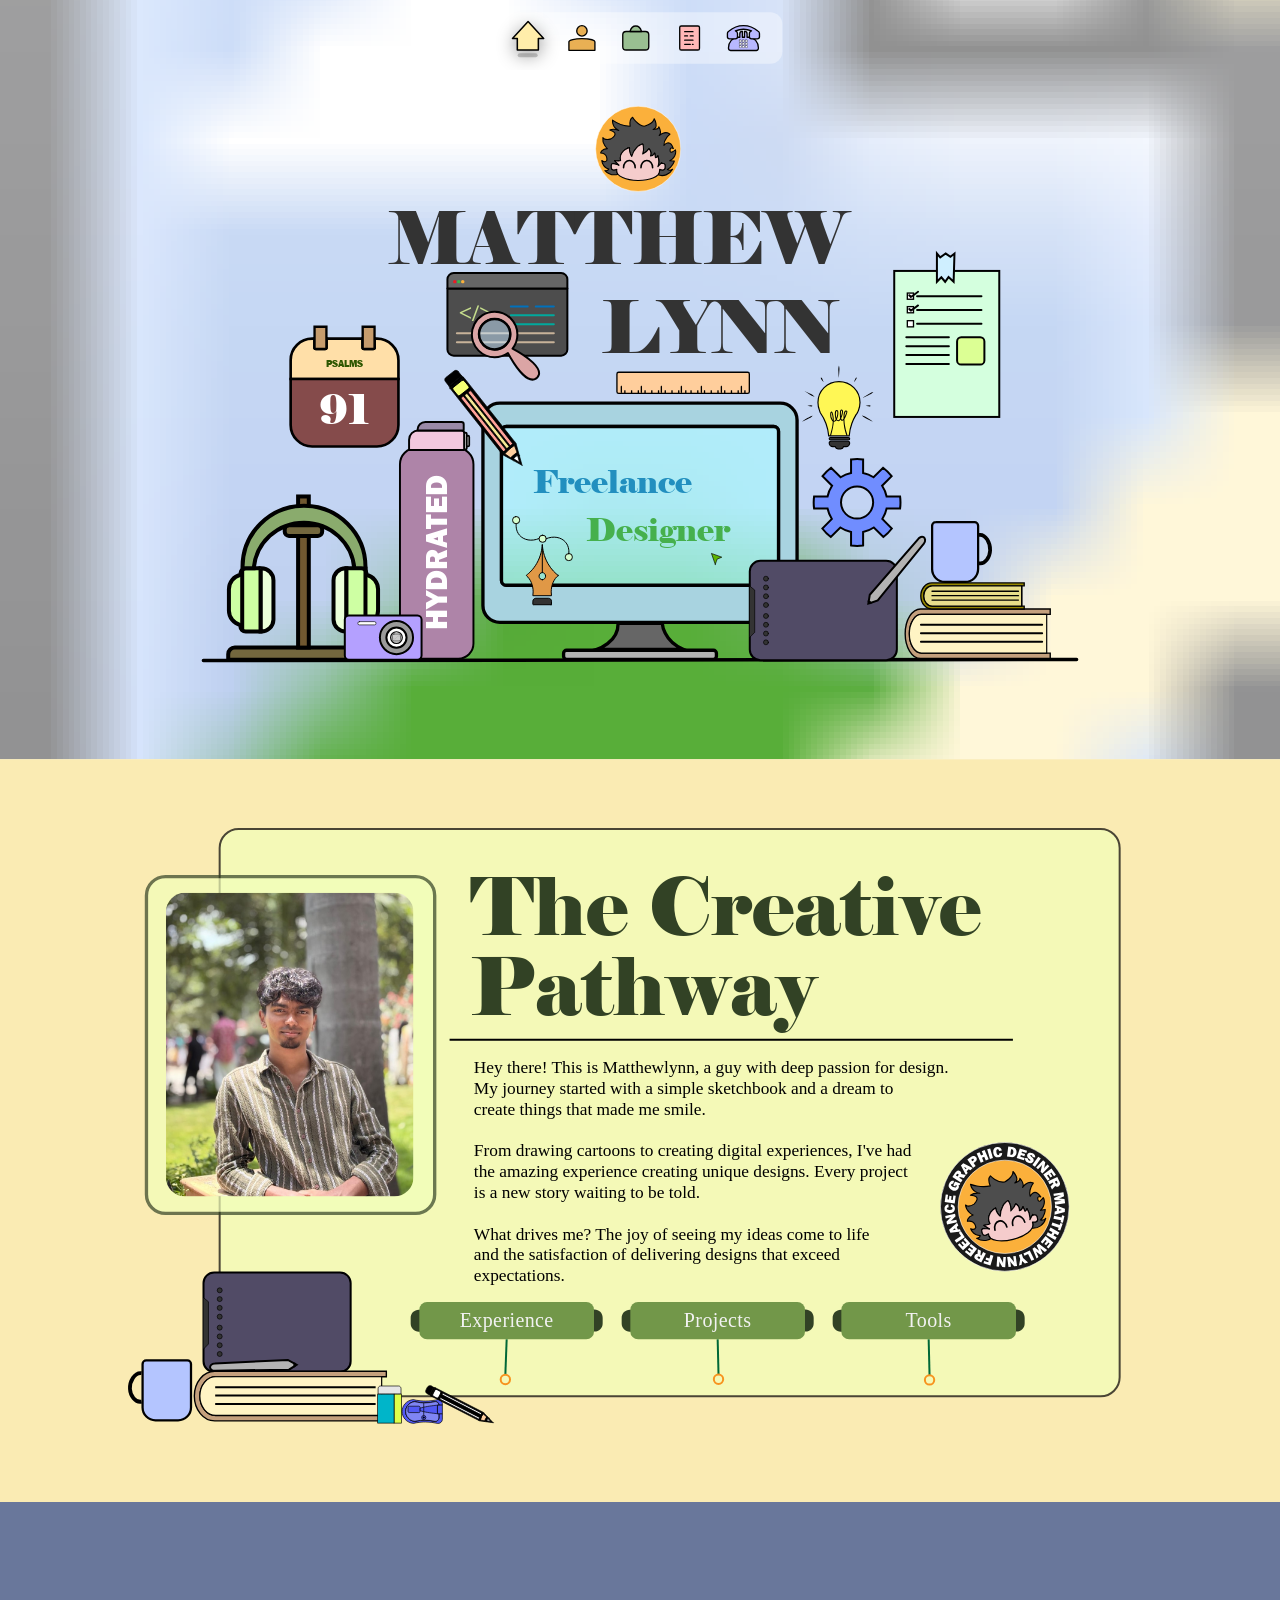
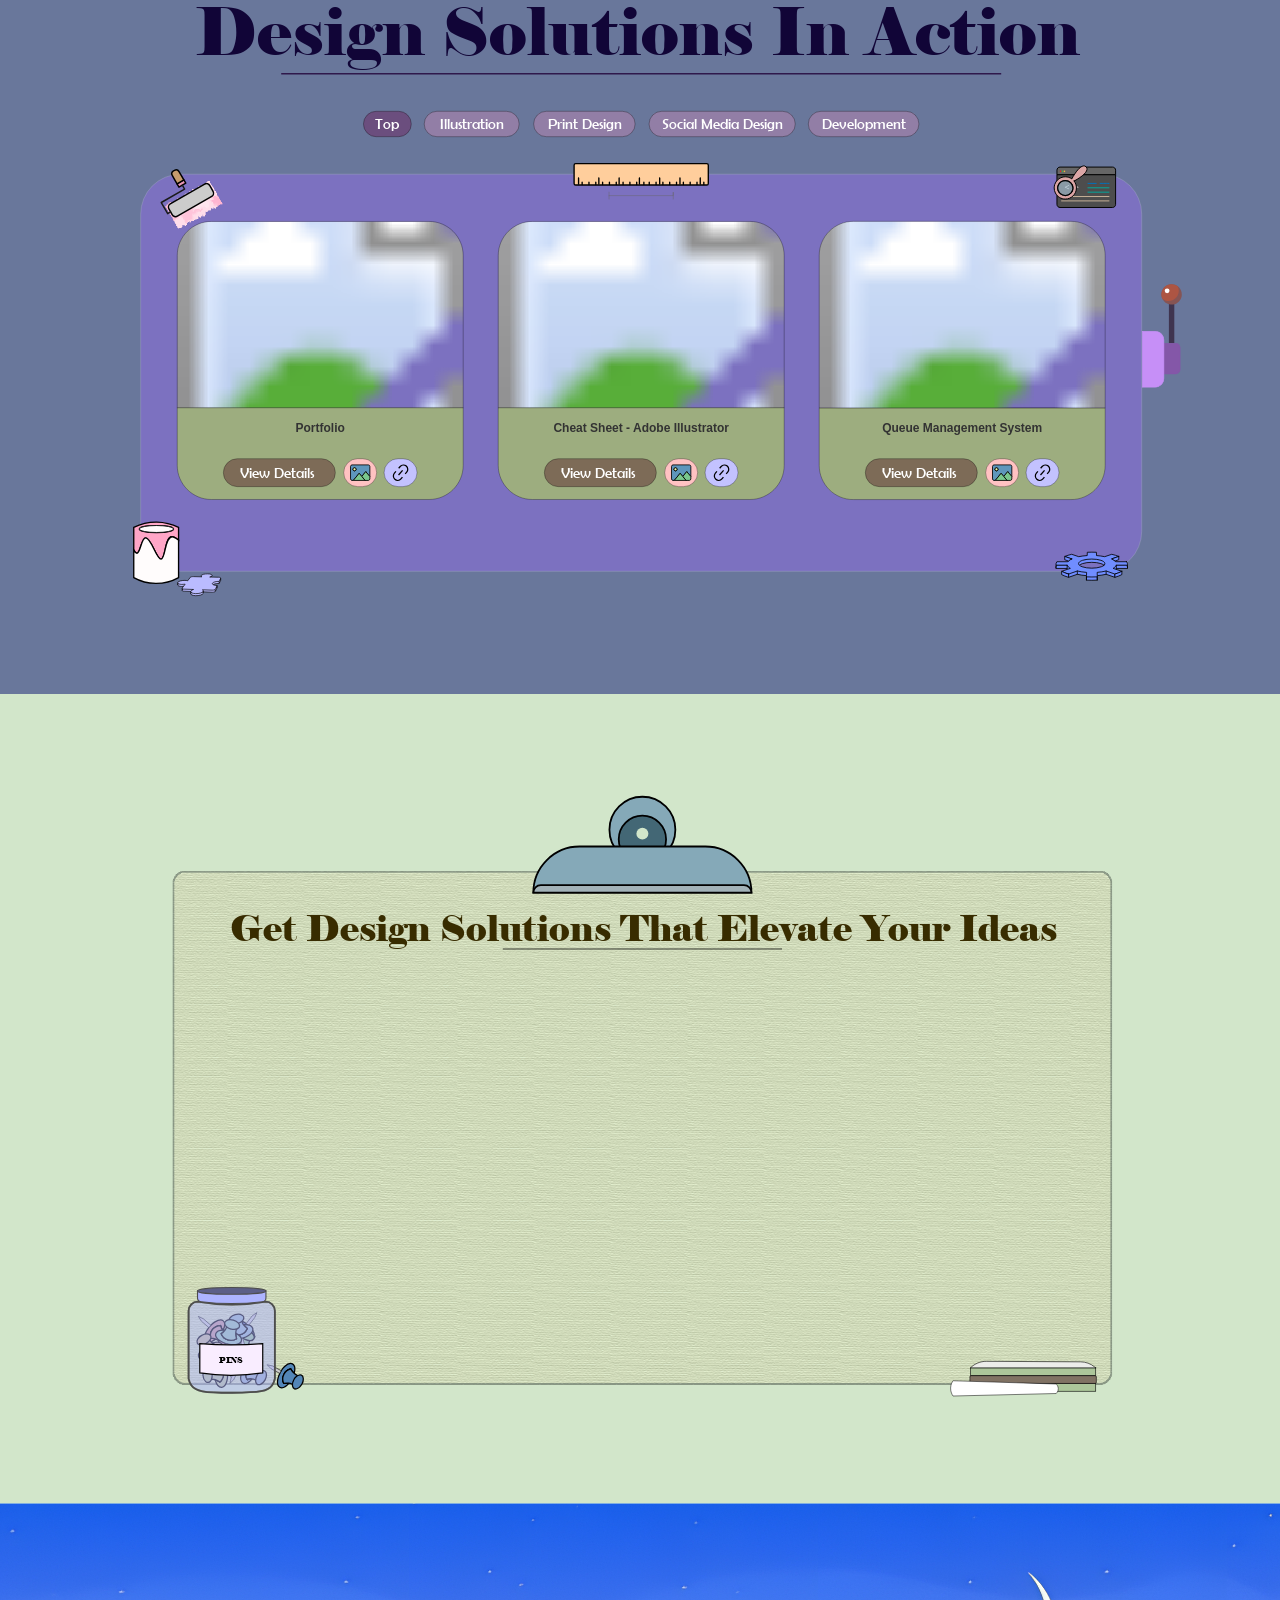
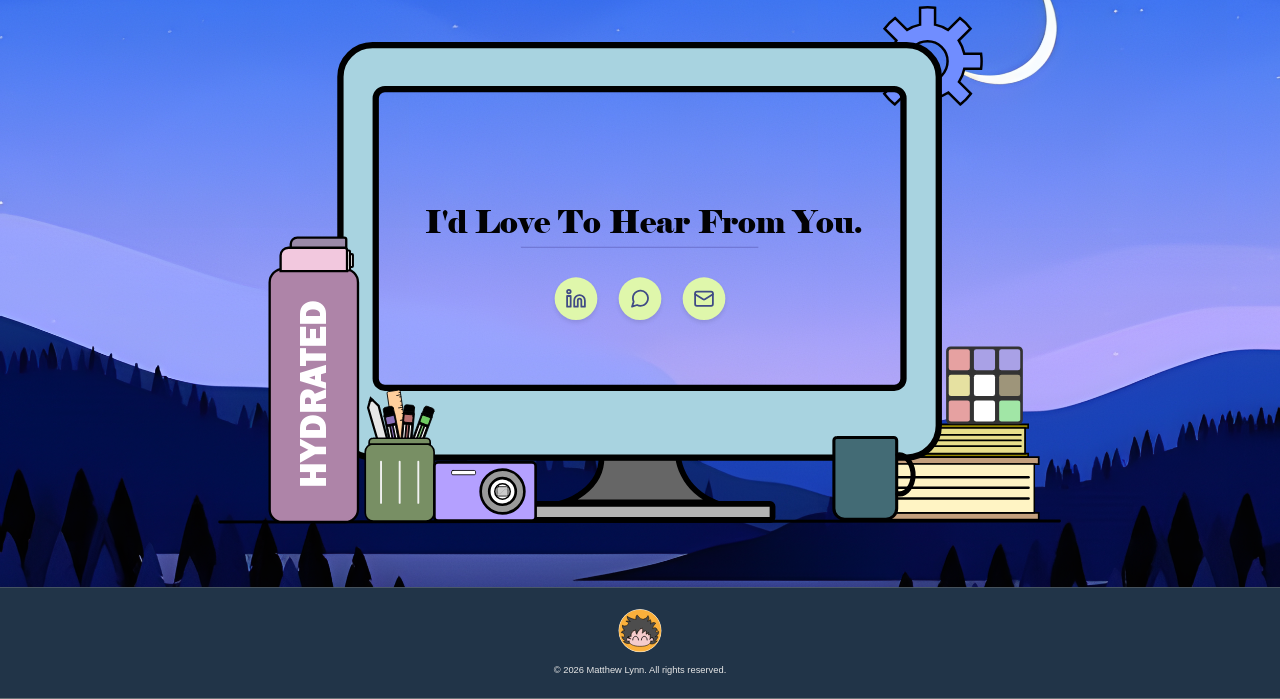
==== commit b52f42b8: "Update index.html" ====
--- a/index.html
+++ b/index.html
@@ -3007,7 +3007,7 @@
           <div class="exp-card-header">
             <span class="exp-card-icon">🏢</span>
             <div>
-              <h3 class="exp-card-role">Product Design Intern</h3>
+              <h3 class="exp-card-role">Support Debug Intern</h3>
               <p class="exp-card-company">ZOHO Corporation</p>
             </div>
           </div>
